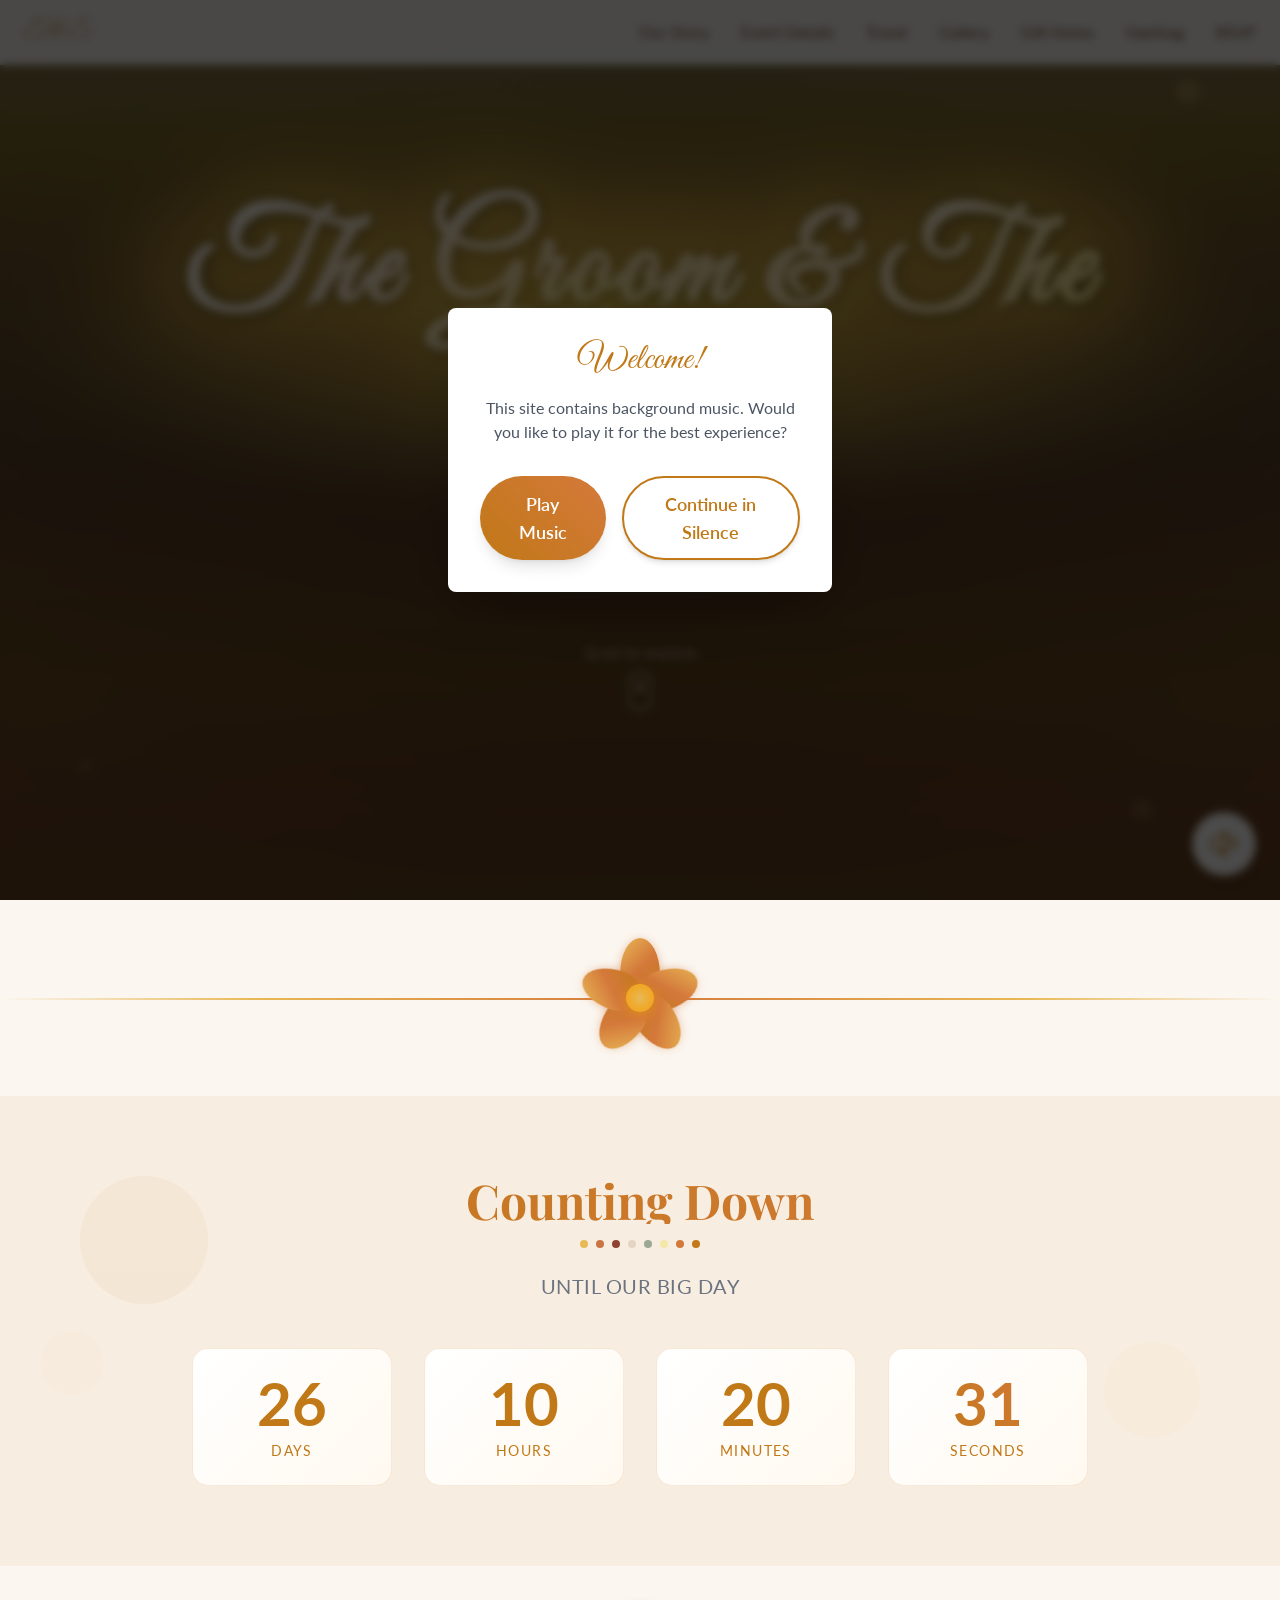
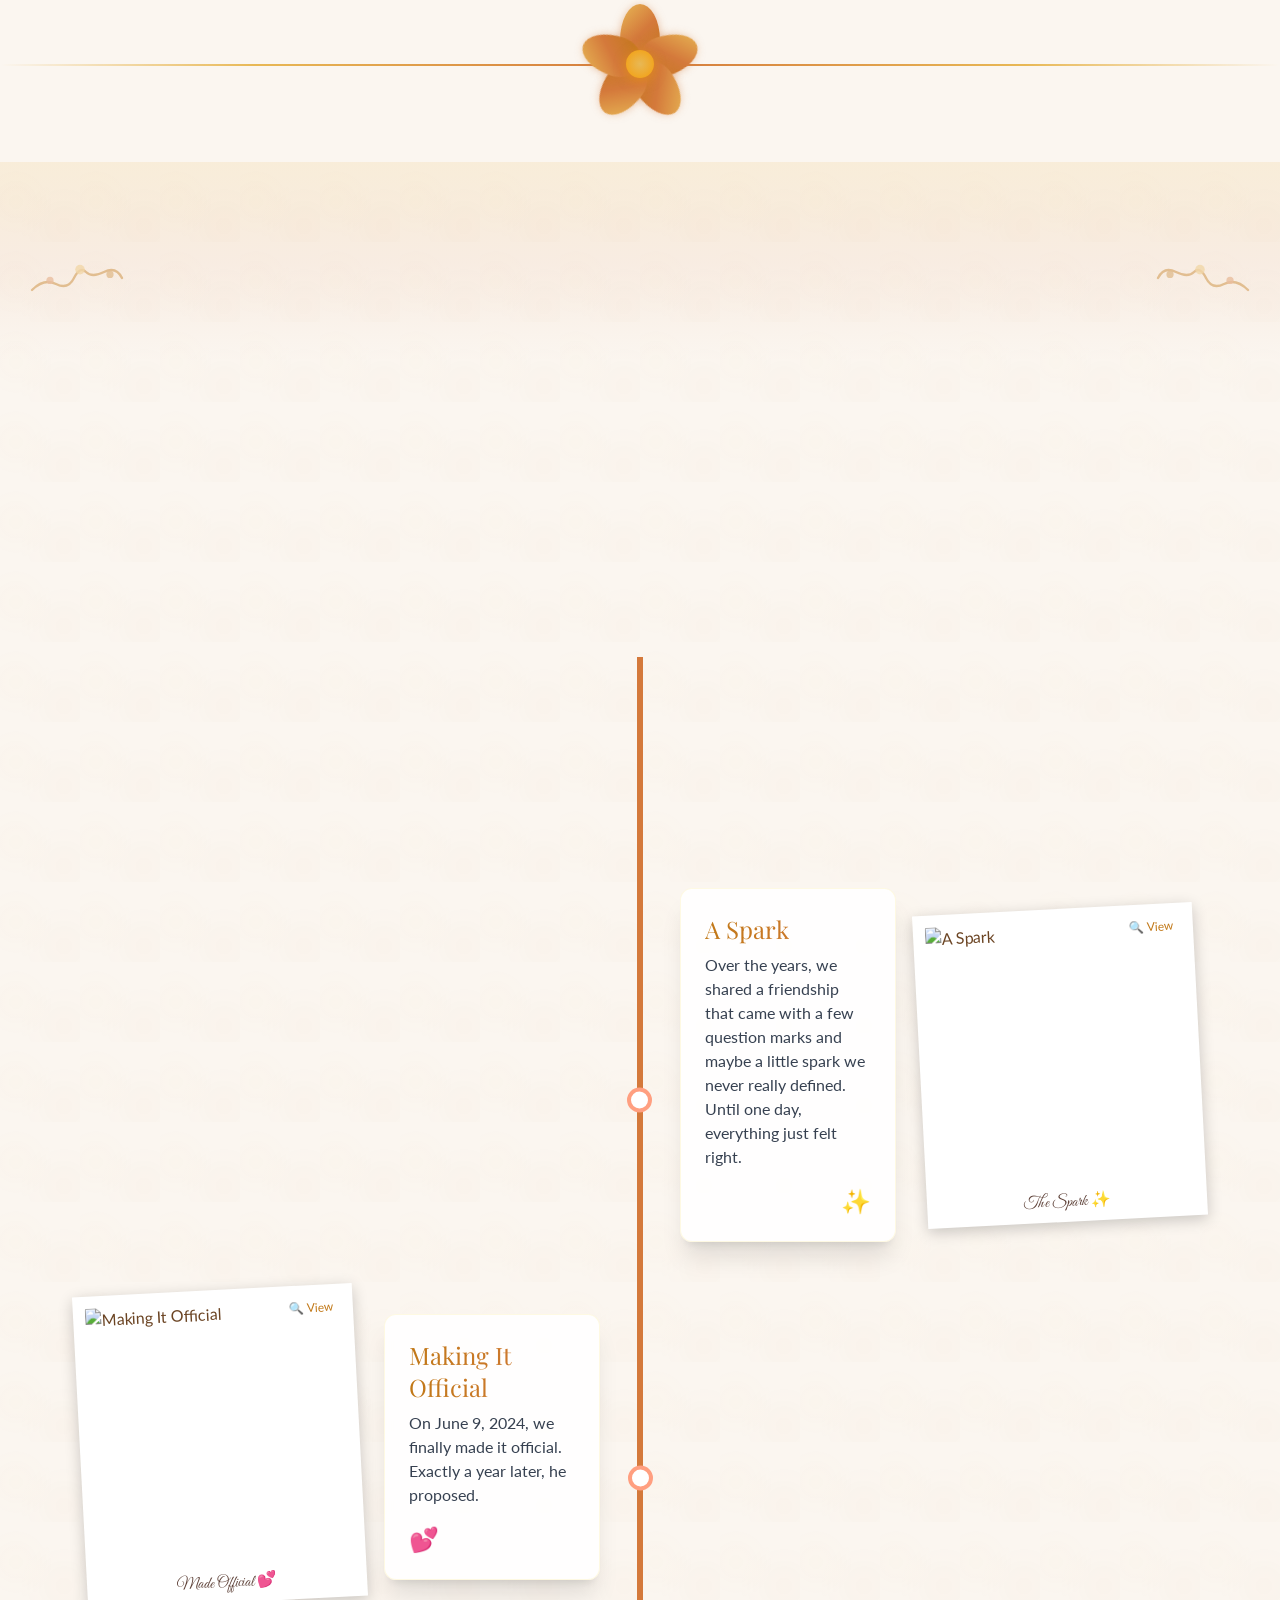
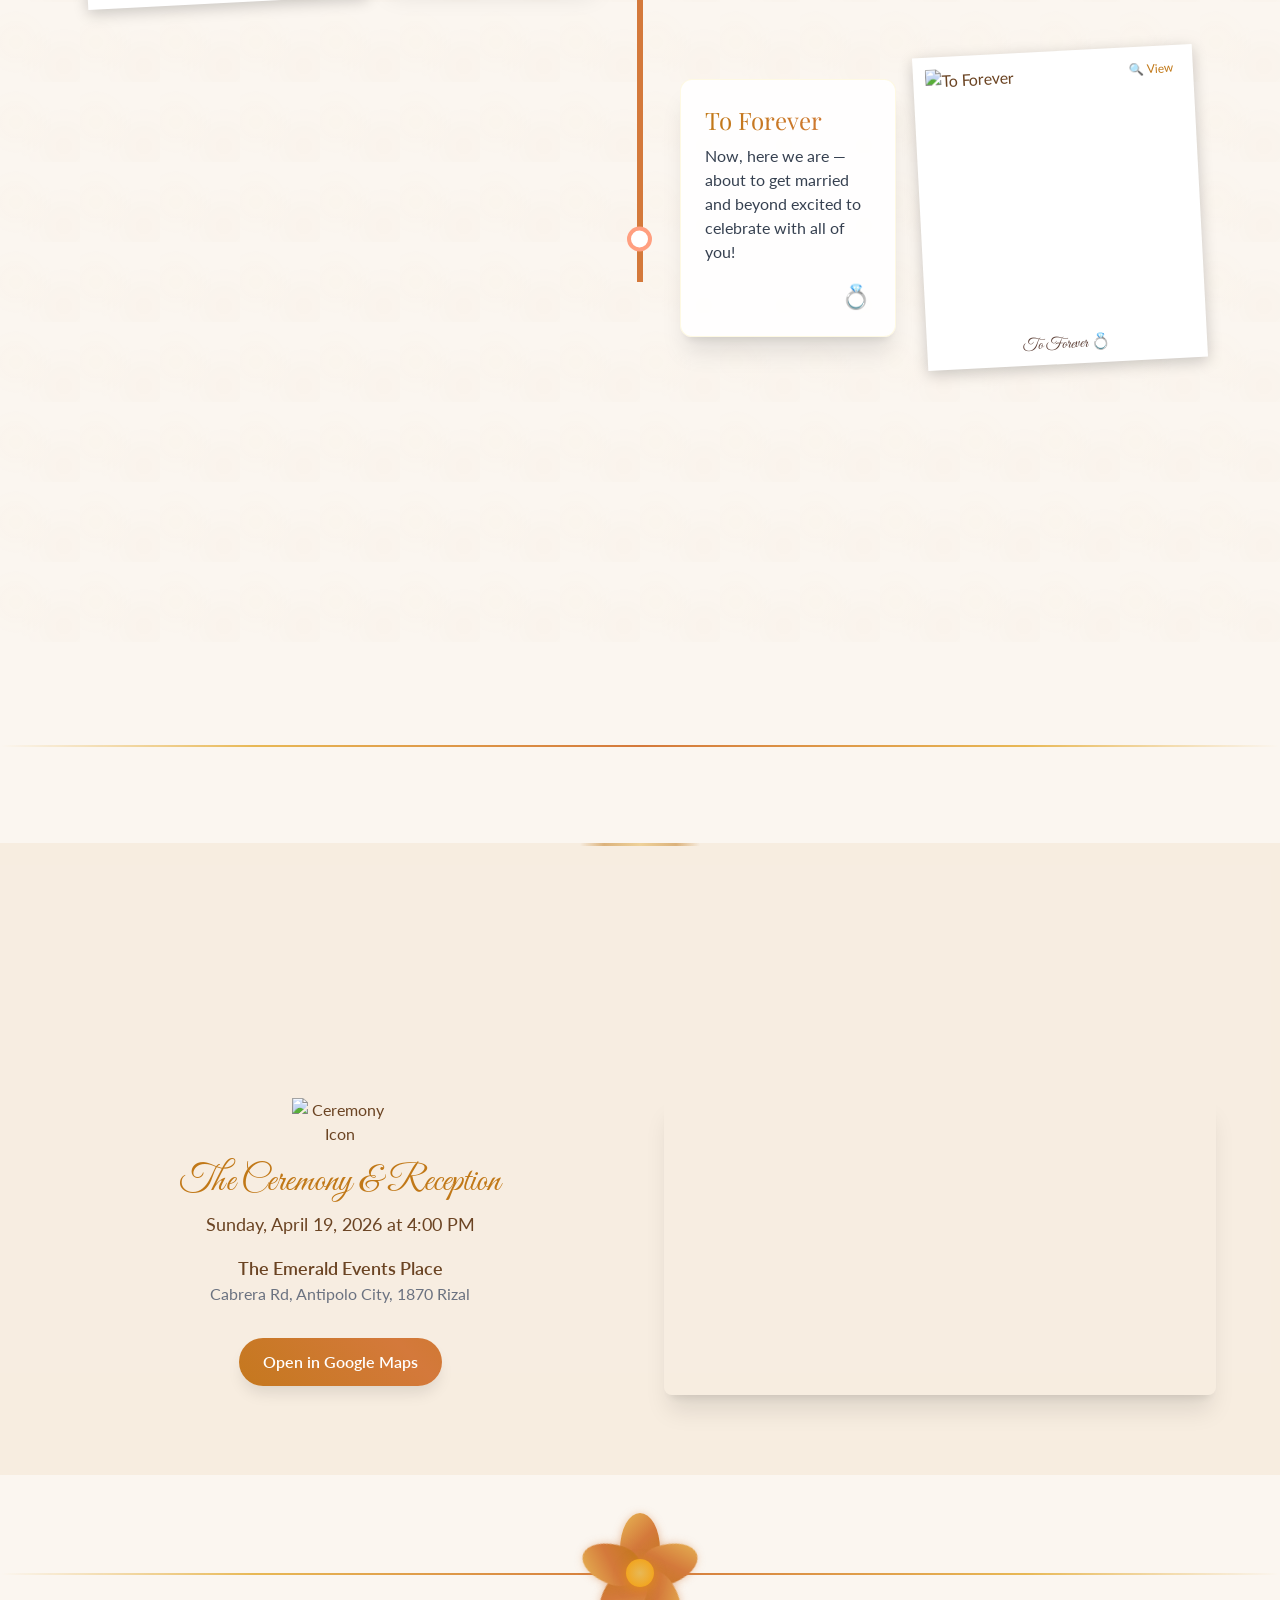
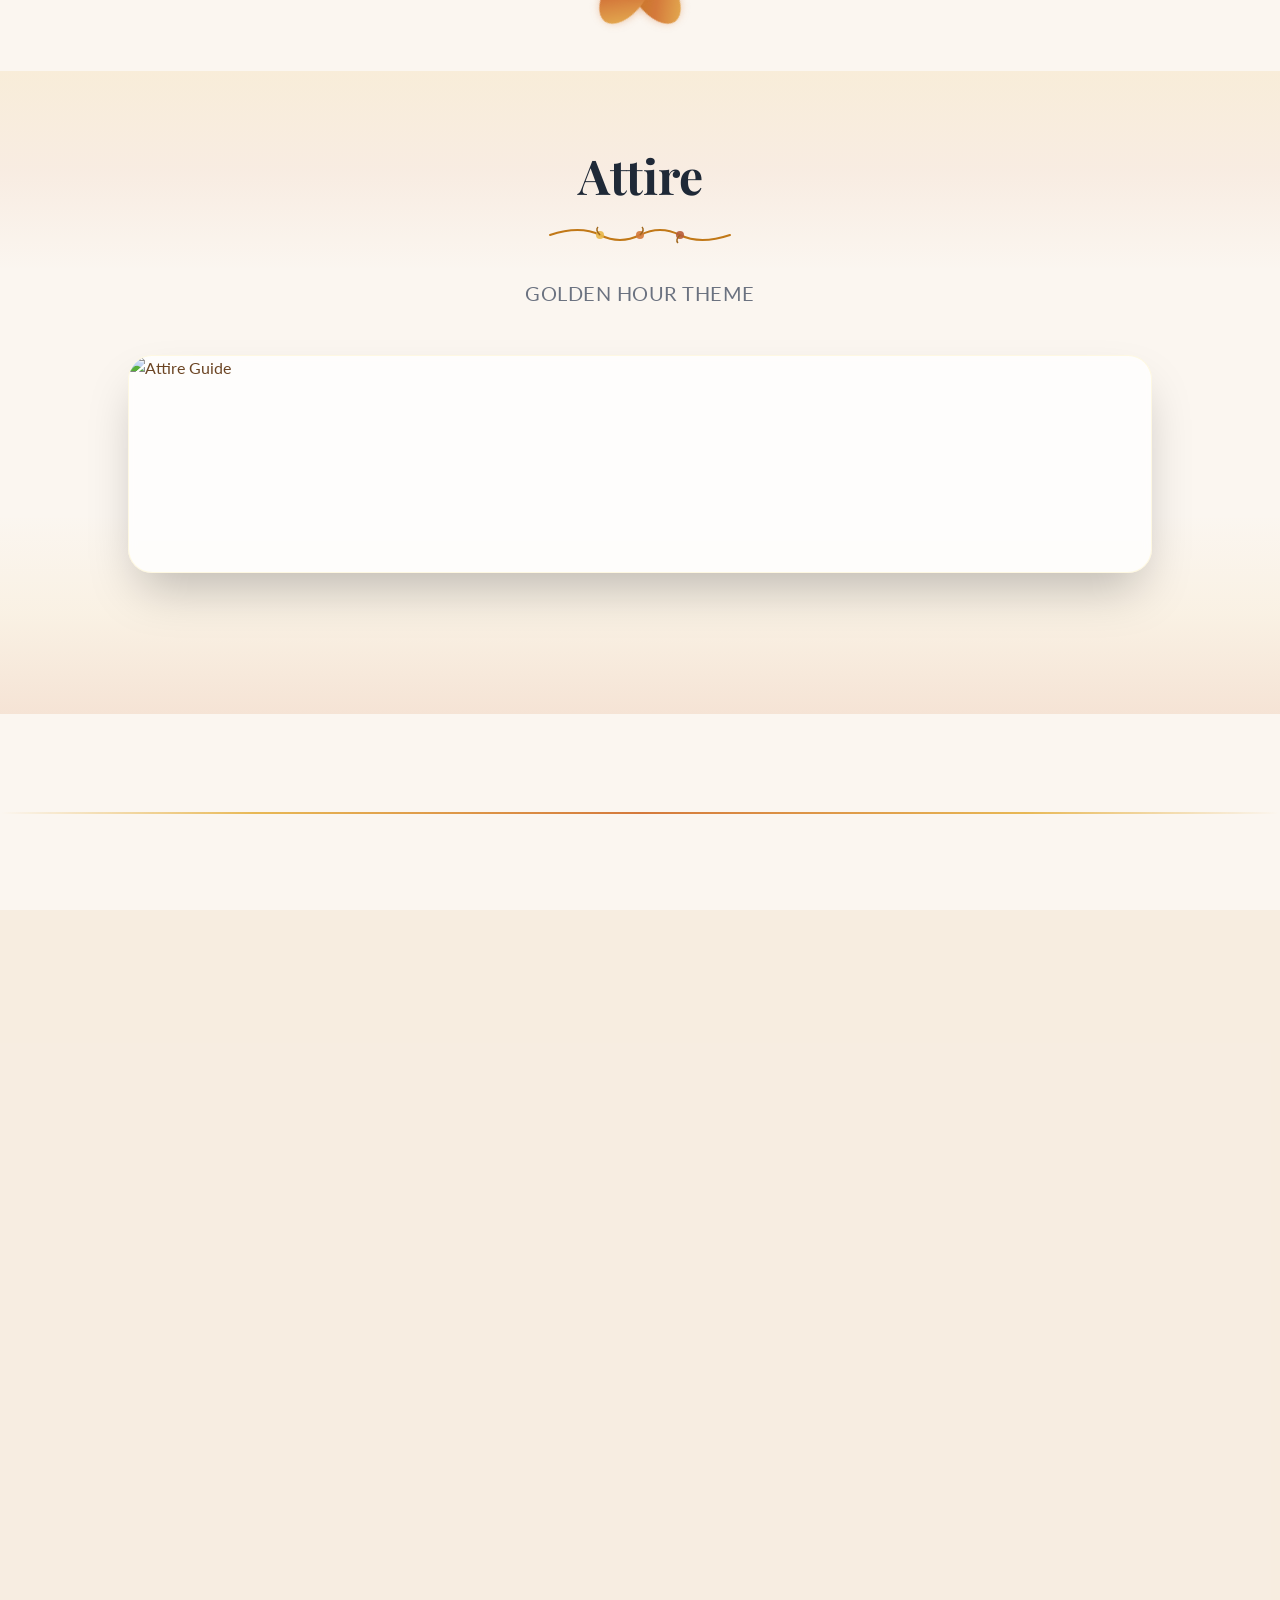
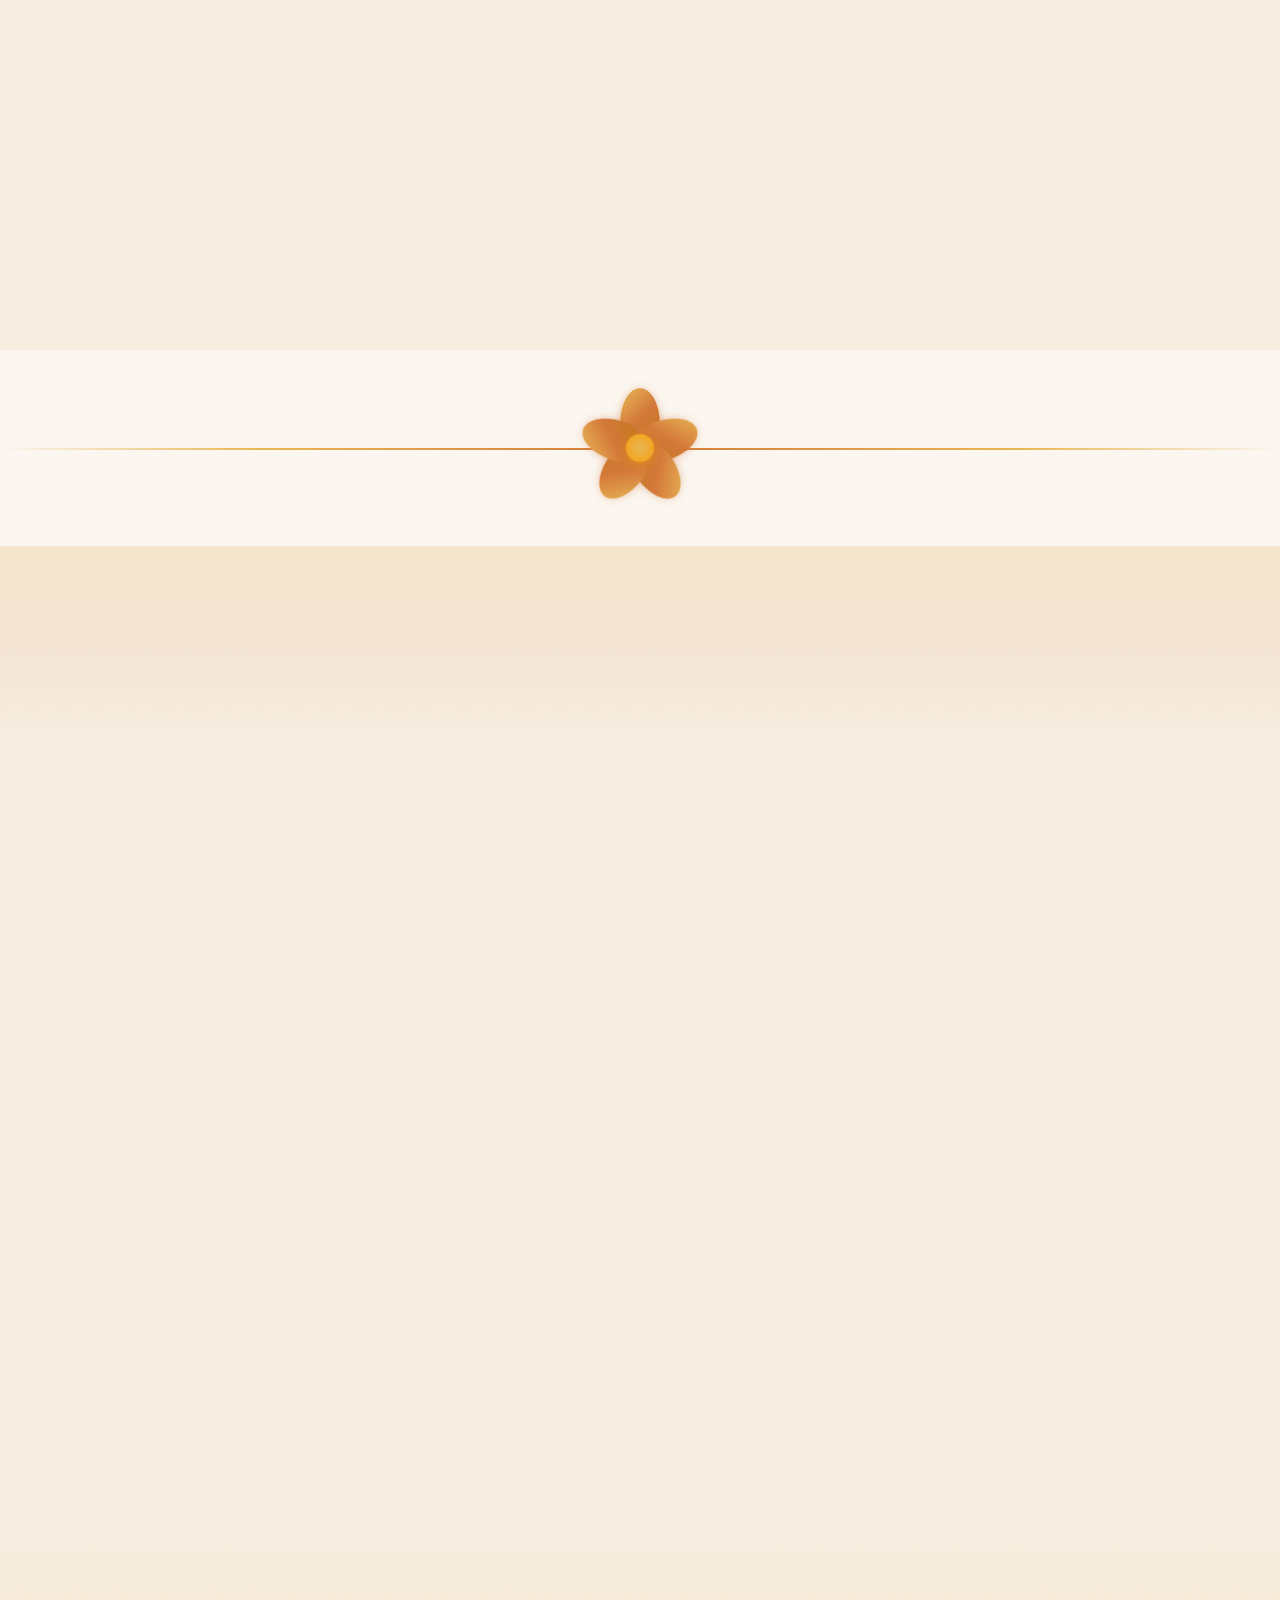
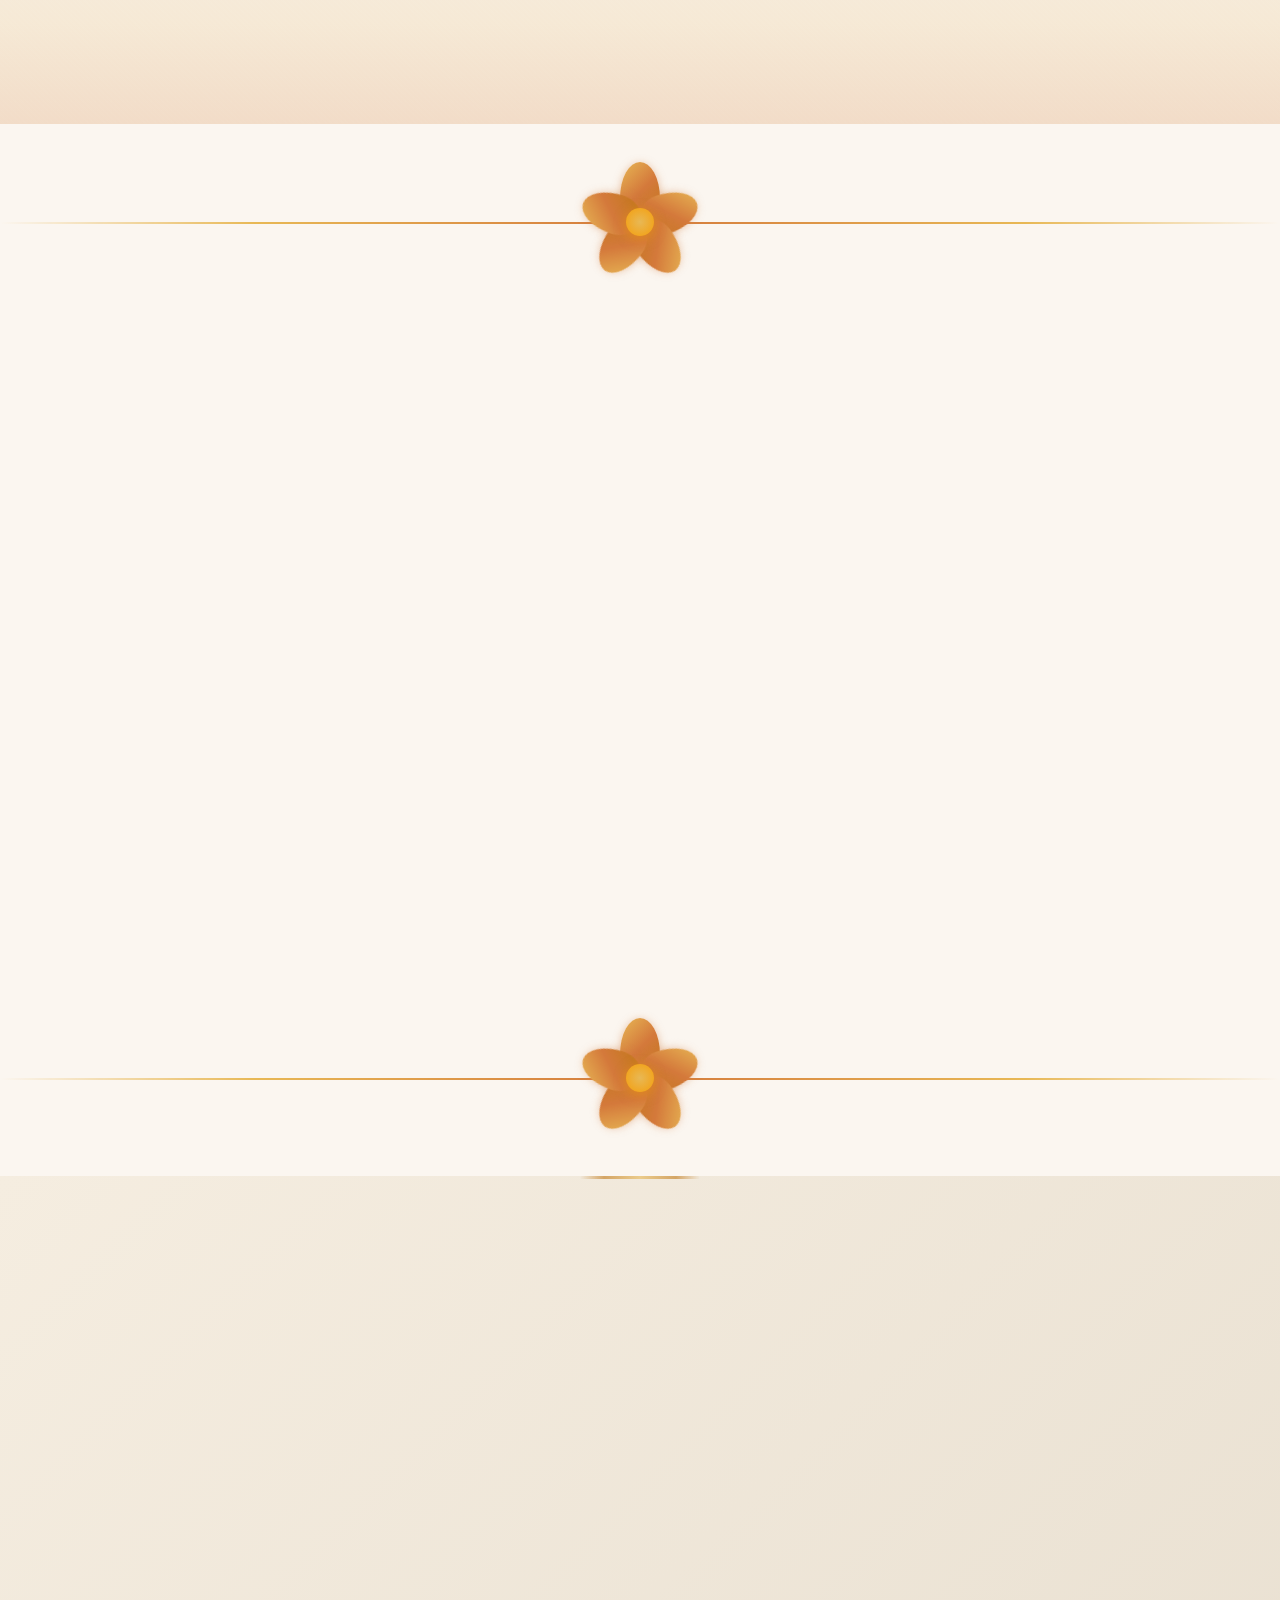
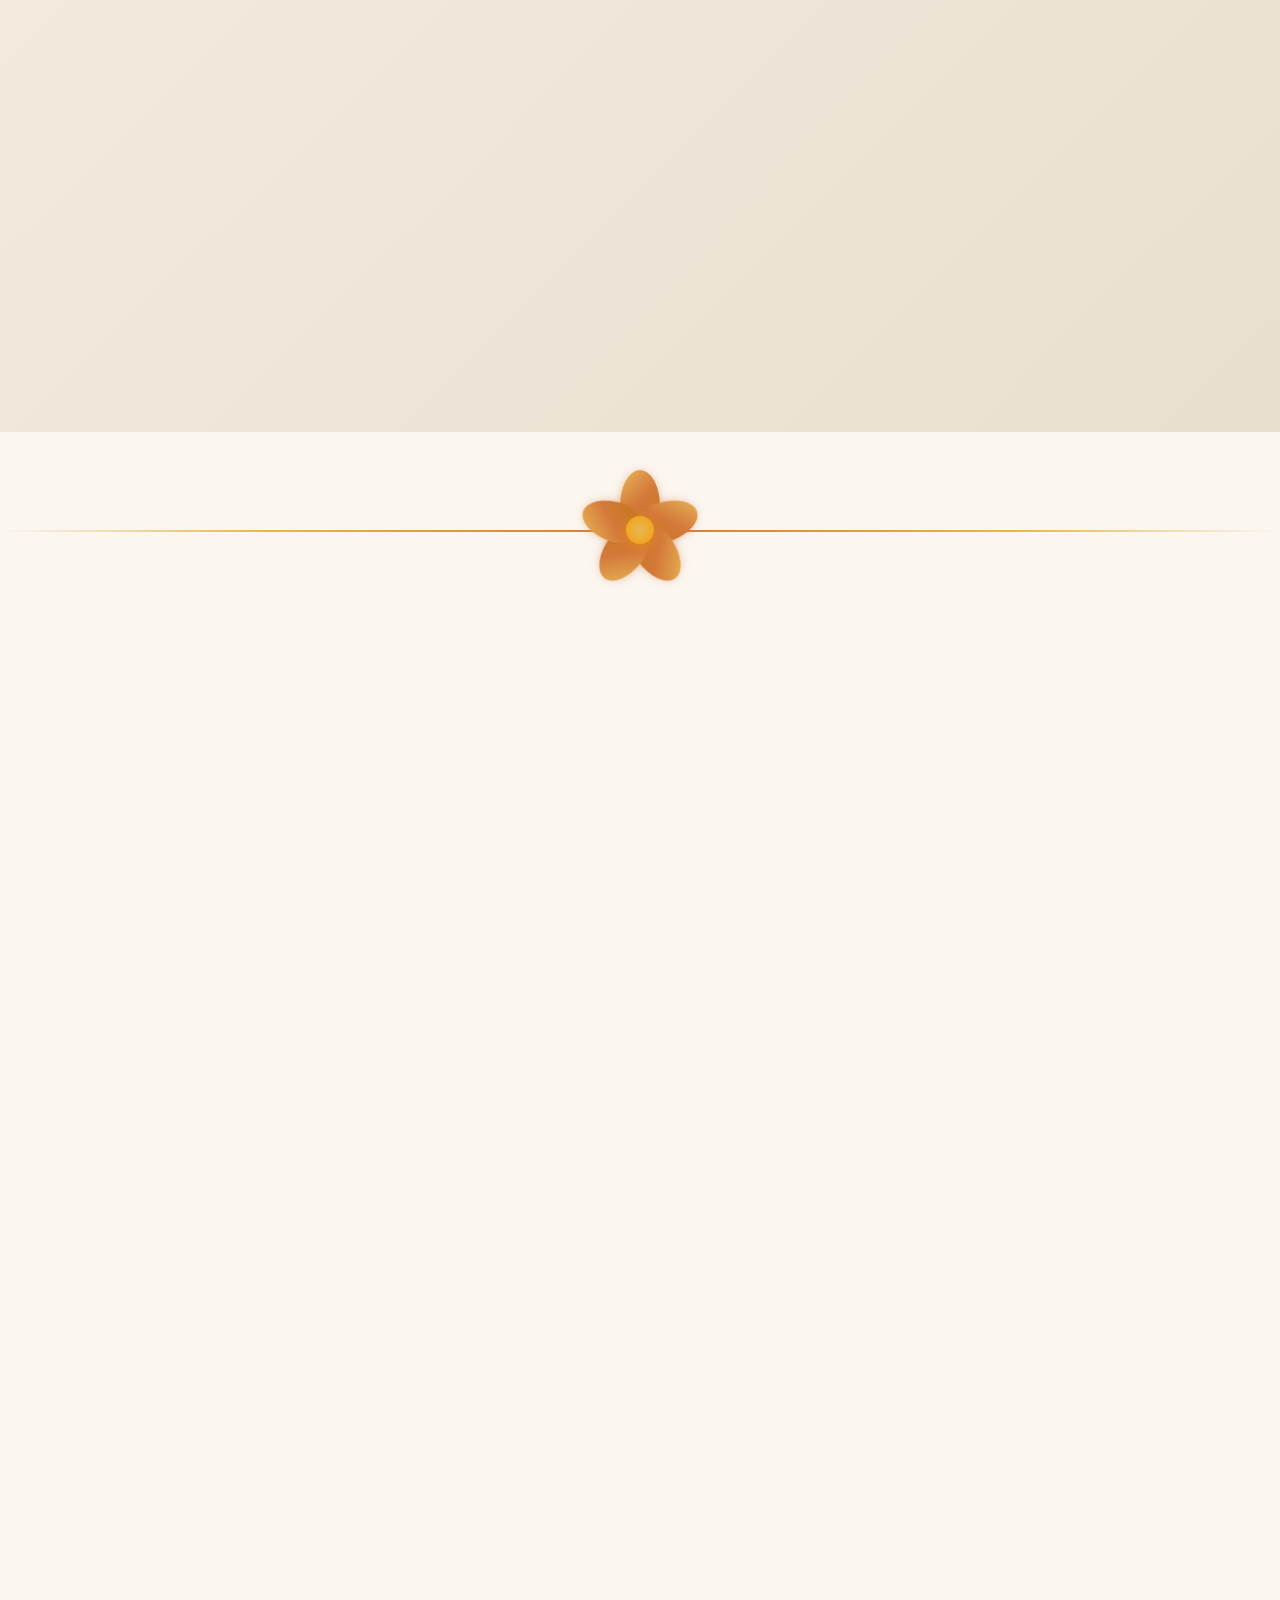
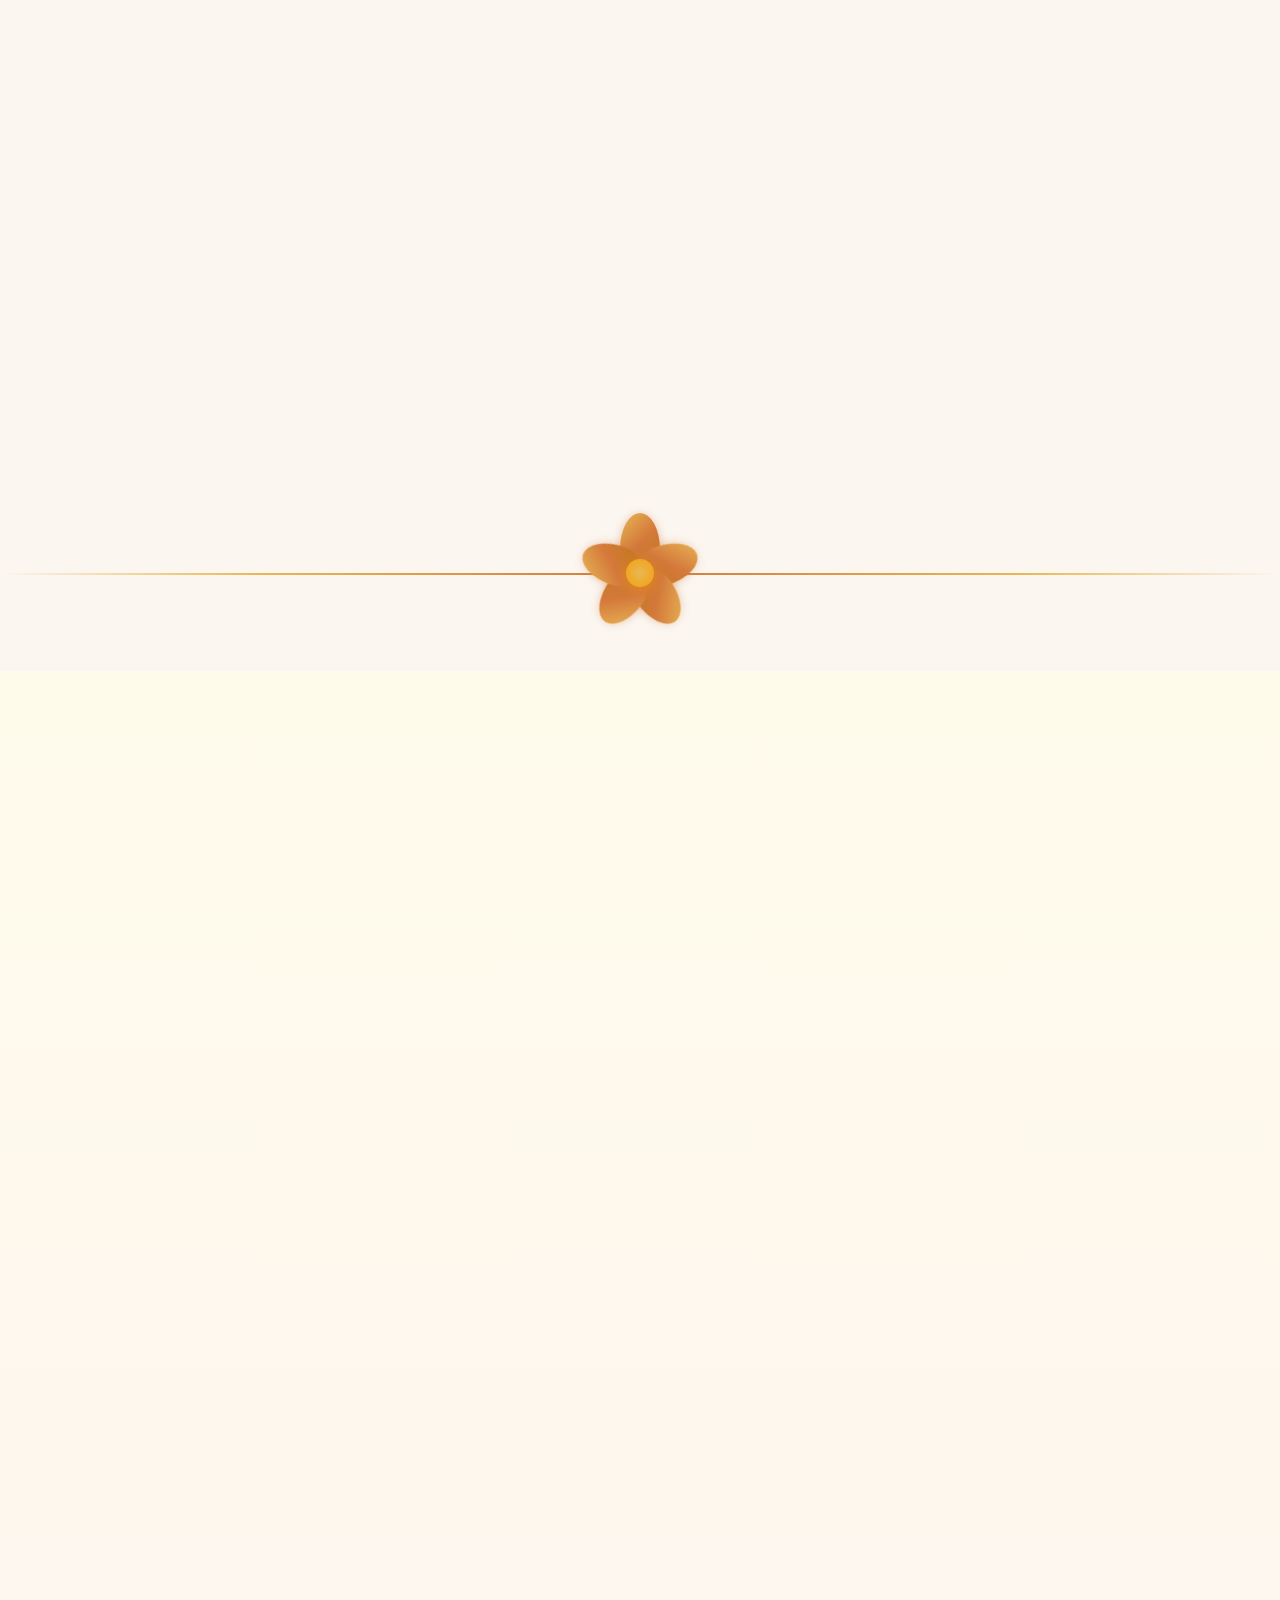
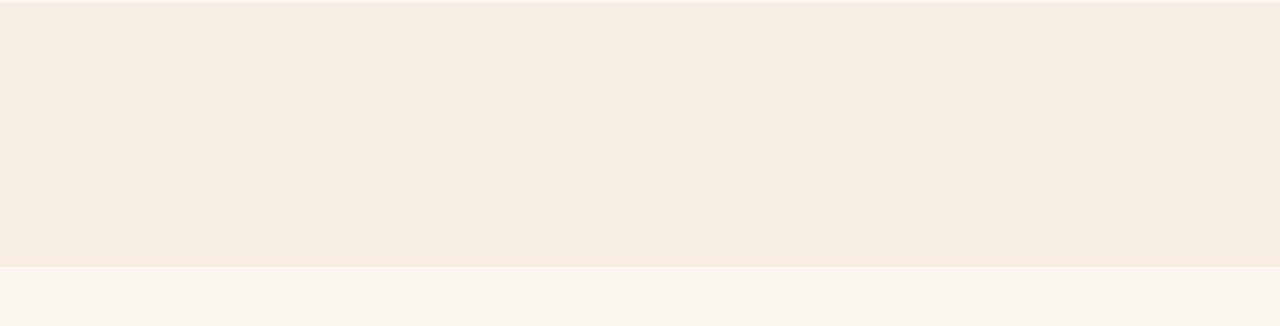
==== sample.html @ 101d3075 "Add files via upload" ====
<!DOCTYPE html>
<html lang="en" style="--cp: #C17817; --cs: #D4793B; --ca: #E8B855; --cl: #FDE68A; --cp-rgb: 193,120,23; --cs-rgb: 212,121,59; --ca-rgb: 232,184,85; --cl-rgb: 253,222,138; --c-bg: #FFF9F0; --c-bg-alt: #FFF7E1; --c-body-bg: #FBF6F0; --c-text: #6B4423; --c-rsvp-from: #F5EDE0; --c-rsvp-to: #E8DFD0;"><head>
    <meta charset="UTF-8">
    <meta name="viewport" content="width=device-width, initial-scale=1.0">
    <title id="page-title">The Groom &amp; The Bride | We're Getting Married!</title>

    <script src="https://cdn.tailwindcss.com"></script>
    <link rel="stylesheet" href="https://cdn.jsdelivr.net/npm/glightbox/dist/css/glightbox.min.css">
    <link href="https://unpkg.com/aos@2.3.1/dist/aos.css" rel="stylesheet">
    <link rel="preconnect" href="https://fonts.googleapis.com">
    <link rel="preconnect" href="https://fonts.gstatic.com" crossorigin="">
    <link href="https://fonts.googleapis.com/css2?family=Great+Vibes&amp;family=Lato:wght@300;400;700&amp;family=Playfair+Display:ital,wght@0,400..900;1,400..900&amp;display=swap" rel="stylesheet">

    <style>
        /* ===== THEME COLOR VARIABLES ===== */
        :root {
            --cp: var(--cp);          /* primary   */
            --cs: var(--cs);          /* secondary */
            --ca: var(--ca);          /* accent    */
            --cl: var(--cl);          /* light     */
            --cp-rgb: 193,120,23;
            --cs-rgb: 212,121,59;
            --ca-rgb: 232,184,85;
            --cl-rgb: 253,222,138;
            --c-bg: #FFF9F0;
            --c-bg-alt: #FFF7E1;
            --c-body-bg: #FBF6F0;
            --c-text: #6B4423;
            --c-rsvp-from: #F5EDE0;
            --c-rsvp-to: #E8DFD0;
        }

        /* ===== GENERAL ===== */
        body { font-family: 'Lato', sans-serif; background-color: var(--c-body-bg); color: var(--c-text); overflow-x: hidden; }
        .font-heading { font-family: 'Great Vibes', cursive; }
        .font-serif-display { font-family: 'Playfair Display', serif; }
        /* Tailwind amber overrides — use !important so our CSS vars win over Tailwind CDN */
        .text-amber-700   { color: var(--cp) !important; }
        .text-amber-600   { color: var(--cs) !important; }
        .bg-amber-600     { background-color: var(--cp) !important; }
        .bg-amber-50      { background-color: rgba(var(--cp-rgb),0.07) !important; }
        .bg-amber-100     { background-color: rgba(var(--cp-rgb),0.12) !important; }
        .bg-amber-200     { background-color: rgba(var(--cp-rgb),0.20) !important; }
        .border-amber-600 { border-color: var(--cp) !important; }
        .border-amber-200 { border-color: rgba(var(--cp-rgb),0.30) !important; }
        .border-amber-100 { border-color: rgba(var(--cp-rgb),0.15) !important; }

        /* ===== HERO BACKGROUND ===== */
        .hero-background { position: relative; background-color: #1a1a1a; }
        .hero-video { position: absolute; top: 50%; left: 50%; min-width: 100%; min-height: 100%; width: auto; height: auto; transform: translate(-50%, -50%); object-fit: cover; z-index: 0; }
        .hero-background::before { content: ''; position: absolute; inset: 0; background: linear-gradient(to bottom, rgba(255,249,230,0.3) 0%, rgba(255,237,78,0.25) 15%, rgba(253,183,80,0.2) 30%, rgba(232,184,85,0.15) 45%, rgba(212,121,59,0.2) 60%, rgba(193,120,23,0.25) 75%, rgba(142,66,50,0.3) 90%, rgba(107,68,35,0.35) 100%); pointer-events: none; z-index: 1; animation: skyGradientShift 20s ease-in-out infinite; }
        @keyframes skyGradientShift { 0%,100% { opacity: 0.8; } 50% { opacity: 1; } }

        .atmospheric-haze { position: fixed; inset: 0; background: radial-gradient(ellipse at center, transparent 0%, transparent 20%, rgba(255,237,78,0.03) 40%, rgba(253,183,80,0.05) 60%, rgba(232,184,85,0.08) 80%, rgba(212,121,59,0.1) 100%); pointer-events: none; z-index: 2; mix-blend-mode: screen; animation: hazeFloat 30s ease-in-out infinite; }
        @keyframes hazeFloat { 0%,100% { transform: scale(1) translateY(0); opacity: 0.6; } 50% { transform: scale(1.05) translateY(-20px); opacity: 0.8; } }

        @keyframes shimmer { 0% { background-position: -468px 0; } 100% { background-position: 468px 0; } }
        @keyframes shimmerOverlay { 0% { transform: translateX(-100%); } 100% { transform: translateX(100%); } }

        .shimmer-overlay { position: absolute; inset: 0; background: linear-gradient(90deg, rgba(255,255,255,0) 0%, rgba(255,255,255,0.12) 50%, rgba(255,255,255,0) 100%); animation: shimmerOverlay 8s ease-in-out infinite; pointer-events: none; display: none; }
        .hero-background-inner { position: absolute; inset: 0; background-position: left center; background-size: auto 100%; background-repeat: no-repeat; will-change: transform; display: none; }

        @media (max-width: 768px) { .hero-background { min-height: 100vh; height: 100vh; } .hero-video { object-fit: cover; } }
        @media (max-width: 480px) and (orientation: portrait) { .hero-background { min-height: 100vh; height: 100vh; } }
        @media (max-width: 932px) and (orientation: landscape) { .hero-background { min-height: 100vh; height: 100vh; } }

        /* ===== ADVANCED ANIMATIONS ===== */
        @keyframes elegantFadeInUp { 0% { opacity: 0; transform: translateY(40px) scale(0.95); } 100% { opacity: 1; transform: translateY(0) scale(1); } }
        @keyframes sophisticatedBounce { 0%,20%,53%,80%,100% { transform: translate3d(0,0,0); } 40%,43% { transform: translate3d(0,-15px,0); } 70% { transform: translate3d(0,-8px,0); } 90% { transform: translate3d(0,-3px,0); } }
        @keyframes gentleFloat { 0%,100% { transform: translateY(0px) rotate(0deg); } 50% { transform: translateY(-10px) rotate(1deg); } }
        @keyframes elegantScale { 0% { transform: scale(0.8) rotate(-2deg); opacity: 0; } 50% { transform: scale(1.05) rotate(0deg); opacity: 0.8; } 100% { transform: scale(1) rotate(0deg); opacity: 1; } }
        @keyframes typewriter { from { width: 0; } to { width: 100%; } }
        @keyframes gradientShift { 0% { background-position: 0% 50%; } 50% { background-position: 100% 50%; } 100% { background-position: 0% 50%; } }
        @keyframes heartbeat { 0%,100% { transform: scale(1); } 50% { transform: scale(1.1); } }
        @keyframes slideInLeft { 0% { transform: translateX(-100px); opacity: 0; } 100% { transform: translateX(0); opacity: 1; } }
        @keyframes slideInRight { 0% { transform: translateX(100px); opacity: 0; } 100% { transform: translateX(0); opacity: 1; } }
        @keyframes morphBorder { 0%,100% { border-radius: 25% 25% 25% 25% / 25% 25% 25% 25%; } 25% { border-radius: 45% 25% 45% 25% / 25% 45% 25% 45%; } 50% { border-radius: 25% 45% 25% 45% / 45% 25% 45% 25%; } 75% { border-radius: 40% 30% 40% 30% / 30% 40% 30% 40%; } }
        @keyframes kenBurns { 0% { transform: scale(1) translate(0,0); } 50% { transform: scale(1.1) translate(2%,-2%); } 100% { transform: scale(1) translate(0,0); } }
        @keyframes floatUp { 0% { opacity: 1; transform: translateY(0) scale(1); } 100% { opacity: 0; transform: translateY(-100px) scale(1.5); } }
        @keyframes floatIn { from { opacity: 0; transform: translateY(30px); } to { opacity: 1; transform: translateY(0); } }
        @keyframes pulse { 0%,100% { transform: scale(1); opacity: 0.8; } 50% { transform: scale(1.3); opacity: 1; } }

        /* ===== BUTTONS ===== */
        .btn-primary { display: inline-block; padding: 0.75rem 2rem; font-size: 1.125rem; font-weight: 600; color: white; border-radius: 9999px; box-shadow: 0 10px 15px -3px rgba(0,0,0,0.1); transition: all 500ms; background: linear-gradient(45deg, var(--cp) 0%, var(--cs) 50%, var(--cp) 100%); background-size: 200% 200%; border: none; position: relative; overflow: hidden; animation: gradientShift 3s ease infinite; }
        .btn-primary::before { content: ''; position: absolute; top: 0; left: -100%; width: 100%; height: 100%; background: linear-gradient(90deg, transparent, rgba(255,255,255,0.3), transparent); transition: left 0.6s; }
        .btn-primary:hover::before { left: 100%; }
        .btn-primary:hover { transform: translateY(-3px) scale(1.05); box-shadow: 0 15px 35px rgba(193,120,23,0.5); }
        .btn-secondary { display: inline-block; padding: 0.75rem 2rem; font-size: 1.125rem; font-weight: 600; background: transparent; border: 2px solid var(--cp); border-radius: 9999px; color: var(--cp); position: relative; overflow: hidden; transition: all 500ms; }
        .btn-secondary::before { content: ''; position: absolute; top: 0; left: 0; width: 0; height: 100%; background: linear-gradient(45deg, var(--cp), var(--cs)); transition: width 0.4s ease; z-index: -1; }
        .btn-secondary:hover::before { width: 100%; }
        .btn-secondary:hover { color: white; transform: translateY(-3px) scale(1.05); box-shadow: 0 15px 35px rgba(193,120,23,0.5); border-color: var(--cs); }

        /* ===== INTERACTIVE CARD ===== */
        .interactive-card { transition: all 0.5s cubic-bezier(0.4,0,0.2,1); position: relative; overflow: hidden; }
        .interactive-card::before { content: ''; position: absolute; top: 0; left: 0; width: 100%; height: 100%; background: linear-gradient(45deg, transparent 30%, rgba(255,255,255,0.1) 50%, transparent 70%); transform: translateX(-100%); transition: transform 0.6s; }
        .interactive-card:hover::before { transform: translateX(100%); }
        .interactive-card:hover { transform: translateY(-8px) scale(1.02); box-shadow: 0 20px 40px rgba(0,0,0,0.15); }

        /* ===== FLOAT & SHIMMER ===== */
        .float-gentle { animation: gentleFloat 6s ease-in-out infinite; }
        .float-gentle:nth-child(even) { animation-delay: -3s; }
        .shimmer-text { background: linear-gradient(to right, var(--cp) 0%, var(--cs) 50%, var(--cp) 100%); background-size: 200% auto; background-clip: text; -webkit-background-clip: text; -webkit-text-fill-color: transparent; animation: shimmer 2s linear infinite; }
        .golden-glow { text-shadow: 0 0 20px rgba(232,184,85,0.4), 0 0 40px rgba(193,120,23,0.2); }

        /* ===== GOLDEN SUN (hidden, kept for JS compatibility) ===== */
        .golden-sun { display: none !important; }

        /* ===== BOKEH ===== */
        .bokeh-container { position: fixed; inset: 0; pointer-events: none; z-index: 1; overflow: hidden; }
        .bokeh-circle { position: absolute; border-radius: 50%; opacity: 0; animation: bokehFloat 15s ease-in-out infinite; }
        @keyframes bokehFloat { 0%,100% { opacity: 0.2; transform: translateY(0) scale(1); } 10% { opacity: 0.7; } 50% { opacity: 0.85; transform: translateY(-30px) scale(1.1); } 90% { opacity: 0.7; } }

        /* ===== DUST PARTICLES ===== */
        .dust-container { position: fixed; inset: 0; pointer-events: none; z-index: 1; overflow: hidden; }
        .dust-particle { position: absolute; background: radial-gradient(circle, rgba(255,237,78,0.95) 0%, rgba(253,183,80,0.7) 30%, rgba(232,184,85,0.4) 60%, transparent 100%); border-radius: 50%; box-shadow: 0 0 10px rgba(255,237,78,0.65), 0 0 18px rgba(253,183,80,0.4); will-change: transform, opacity; }
        @keyframes dustFloat { 0% { opacity: 0.2; transform: translateY(0) translateX(0); } 5% { opacity: 0.8; } 50% { opacity: 0.9; } 95% { opacity: 0.8; } 100% { opacity: 0.2; transform: translateY(-120vh) translateX(var(--drift-x)); } }

        /* ===== SPARKLES ===== */
        .sparkle-container { position: fixed; inset: 0; pointer-events: none; z-index: 3; overflow: hidden; }
        .golden-sparkle { position: absolute; width: 3px; height: 3px; background: radial-gradient(circle, rgba(255,255,255,1) 0%, rgba(255,237,78,0.95) 30%, rgba(253,183,80,0.5) 50%, transparent 70%); border-radius: 50%; box-shadow: 0 0 6px rgba(255,237,78,0.85), 0 0 12px rgba(253,183,80,0.6); will-change: transform, opacity; animation: sparkleFloat linear infinite; }
        @keyframes sparkleFloat { 0% { opacity: 0.2; transform: translateY(0) translateX(0) scale(0.5); } 10% { opacity: 0.9; transform: translateY(-10vh) translateX(var(--sparkle-x)) scale(1); } 50% { opacity: 0.95; transform: translateY(-60vh) translateX(calc(var(--sparkle-x)*2)) scale(1.3); } 90% { opacity: 0.7; } 100% { opacity: 0.2; transform: translateY(-120vh) translateX(calc(var(--sparkle-x)*3)) scale(0.5); } }

        /* ===== COLOR TEMP OVERLAY ===== */
        .color-temperature-overlay { position: fixed; inset: 0; pointer-events: none; z-index: 1; background: linear-gradient(to bottom, rgba(255,249,230,0) 0%, rgba(255,237,78,0.05) 50%, rgba(212,121,59,0.1) 100%); opacity: 0; transition: opacity 0.5s ease-out; }

        @media (max-width: 768px) { .bokeh-circle, .dust-particle, .golden-sparkle { display: none; } }

        /* ===== LIGHT RAYS ===== */
        .light-rays { position: fixed; inset: 0; pointer-events: none; z-index: 2; overflow: hidden; }
        .light-ray-corner { position: absolute; width: 400px; height: 400px; opacity: 0; animation: lightRayFade 8s ease-in-out infinite; }
        .light-ray-top-left { top: -200px; left: -200px; transform-origin: bottom right; background: conic-gradient(from 0deg at 0% 0%, rgba(253,183,80,0.15) 0deg, rgba(232,184,85,0.08) 45deg, transparent 90deg); }
        .light-ray-top-right { top: -200px; right: -200px; transform-origin: bottom left; background: conic-gradient(from 90deg at 100% 0%, rgba(253,183,80,0.15) 0deg, rgba(232,184,85,0.08) 45deg, transparent 90deg); animation-delay: -2s; }
        .light-ray-bottom-right { bottom: -200px; right: -200px; transform-origin: top left; background: conic-gradient(from 180deg at 100% 100%, rgba(253,183,80,0.15) 0deg, rgba(232,184,85,0.08) 45deg, transparent 90deg); animation-delay: -4s; }
        .light-ray-bottom-left { bottom: -200px; left: -200px; transform-origin: top right; background: conic-gradient(from 270deg at 0% 100%, rgba(253,183,80,0.15) 0deg, rgba(232,184,85,0.08) 45deg, transparent 90deg); animation-delay: -6s; }
        @keyframes lightRayFade { 0%,100% { opacity: 0; transform: scale(1); } 25% { opacity: 0.6; transform: scale(1.1); } 50% { opacity: 1; transform: scale(1.15); } 75% { opacity: 0.6; transform: scale(1.1); } }
        .light-beam { position: absolute; width: 100px; height: 600px; background: linear-gradient(to bottom, transparent, rgba(253,183,80,0.1) 20%, rgba(232,184,85,0.08) 50%, rgba(253,183,80,0.1) 80%, transparent); transform-origin: top center; opacity: 0; animation: beamGlow 10s ease-in-out infinite; }
        .beam-1 { top: -100px; left: 20%; transform: rotate(15deg); }
        .beam-2 { top: -100px; right: 25%; transform: rotate(-12deg); animation-delay: -3s; }
        .beam-3 { top: -100px; left: 50%; transform: rotate(8deg); animation-delay: -6s; }
        @keyframes beamGlow { 0%,100% { opacity: 0; } 50% { opacity: 0.5; } }
        @media (max-width: 768px) { .light-rays { display: none; } }

        /* ===== LENS FLARE ===== */
        .lens-flare { position: absolute; pointer-events: none; opacity: 0; z-index: 5; }
        .lens-flare-center { position: absolute; width: 200px; height: 200px; border-radius: 50%; background: radial-gradient(circle, rgba(255,255,255,0.8) 0%, rgba(255,237,78,0.6) 20%, rgba(253,183,80,0.3) 40%, transparent 70%); filter: blur(2px); animation: lensFlareAppear 3s ease-in-out forwards; }
        .lens-flare-ring { position: absolute; border-radius: 50%; border: 2px solid rgba(255,237,78,0.4); animation: lensFlareRingExpand 3s ease-out forwards; }
        .lens-flare-ring:nth-child(2) { width: 150px; height: 150px; animation-delay: 0.2s; }
        .lens-flare-ring:nth-child(3) { width: 180px; height: 180px; animation-delay: 0.4s; }
        .lens-flare-orb { position: absolute; border-radius: 50%; background: radial-gradient(circle, rgba(255,237,78,0.6) 0%, rgba(253,183,80,0.3) 50%, transparent 100%); filter: blur(1px); animation: lensFlareOrbFloat 2.5s ease-in-out forwards; }
        @keyframes lensFlareAppear { 0% { opacity: 0; transform: scale(0.5); } 30% { opacity: 1; } 70% { opacity: 1; } 100% { opacity: 0; transform: scale(1.5); } }
        @keyframes lensFlareRingExpand { 0% { opacity: 0; transform: scale(0.3); } 50% { opacity: 0.6; transform: scale(1); } 100% { opacity: 0; transform: scale(1.8); } }
        @keyframes lensFlareOrbFloat { 0% { opacity: 0; transform: translate(0,0) scale(0.5); } 30% { opacity: 0.8; } 70% { opacity: 0.6; } 100% { opacity: 0; transform: translate(var(--orb-x), var(--orb-y)) scale(0.3); } }
        @media (max-width: 768px) { .lens-flare { display: none; } }

        /* ===== HERO NAMES ===== */
        .hero-names { background: linear-gradient(135deg, #FFFFFF 0%, #FFF9E6 30%, #FFED4E 50%, #FFF5EE 70%, #FFE4C4 100%); background-size: 200% 200%; -webkit-background-clip: text; -webkit-text-fill-color: transparent; background-clip: text; letter-spacing: 0.05em; font-weight: 700; position: relative; display: inline-block; filter: drop-shadow(2px 2px 8px rgba(0,0,0,0.6)) drop-shadow(0 0 30px rgba(255,237,78,0.8)) drop-shadow(0 0 50px rgba(253,183,80,0.6)); animation: heroGradientShift 8s ease infinite, backlitPulse 4s ease-in-out infinite; }
        @keyframes heroGradientShift { 0%,100% { background-position: 0% 50%; } 50% { background-position: 100% 50%; } }
        @keyframes backlitPulse { 0%,100% { filter: drop-shadow(2px 2px 8px rgba(0,0,0,0.6)) drop-shadow(0 0 30px rgba(255,237,78,0.8)) drop-shadow(0 0 50px rgba(253,183,80,0.6)); } 50% { filter: drop-shadow(2px 2px 8px rgba(0,0,0,0.6)) drop-shadow(0 0 40px rgba(255,237,78,1)) drop-shadow(0 0 70px rgba(253,183,80,0.8)) drop-shadow(0 0 100px rgba(232,184,85,0.4)); } }
        .hero-names::before { content: attr(data-names); position: absolute; top: 0; left: 0; background: radial-gradient(ellipse at center, rgba(255,237,78,0.9) 0%, rgba(253,183,80,0.7) 30%, rgba(232,184,85,0.5) 50%, rgba(212,121,59,0.3) 70%, transparent 100%); -webkit-background-clip: text; -webkit-text-fill-color: transparent; background-clip: text; filter: blur(25px); opacity: 0.9; z-index: -1; transform: scale(1.1); animation: backlightGlow 3s ease-in-out infinite; }
        @keyframes backlightGlow { 0%,100% { opacity: 0.9; filter: blur(25px); transform: scale(1.1); } 50% { opacity: 1; filter: blur(30px); transform: scale(1.15); } }
        .hero-names::after { content: ''; position: absolute; top: 50%; left: 50%; width: 120%; height: 120%; background: radial-gradient(ellipse at center, rgba(255,237,78,0.4) 0%, rgba(253,183,80,0.2) 30%, transparent 60%); transform: translate(-50%,-50%); z-index: -2; filter: blur(40px); animation: sunlightPulse 5s ease-in-out infinite; pointer-events: none; }
        @keyframes sunlightPulse { 0%,100% { opacity: 0.6; transform: translate(-50%,-50%) scale(1); } 50% { opacity: 0.9; transform: translate(-50%,-50%) scale(1.1); } }
        @media (max-width: 768px) { .hero-names { filter: drop-shadow(3px 3px 8px rgba(0,0,0,0.6)) drop-shadow(0 0 35px rgba(255,237,78,0.9)) drop-shadow(0 0 60px rgba(253,183,80,0.7)); } .hero-names::after { width: 140%; height: 140%; } }

        /* ===== SECTION TRANSITIONS ===== */
        section { position: relative; }
        .gradient-overlay-top { position: absolute; top: 0; left: 0; right: 0; height: 200px; background: linear-gradient(to bottom, rgba(232,184,85,0.15) 0%, rgba(212,121,59,0.08) 50%, transparent 100%); pointer-events: none; z-index: 0; }
        .gradient-overlay-bottom { position: absolute; bottom: 0; left: 0; right: 0; height: 200px; background: linear-gradient(to top, rgba(212,121,59,0.15) 0%, rgba(232,184,85,0.08) 50%, transparent 100%); pointer-events: none; z-index: 0; }

        /* ===== COUNTDOWN ===== */
        .countdown-card { transition: all 0.6s cubic-bezier(0.4,0,0.2,1); position: relative; overflow: hidden; background: linear-gradient(135deg, white 0%, var(--c-bg) 100%); border: 1px solid rgba(193,120,23,0.15); border-radius: 1rem; padding: 1.5rem; text-align: center; }
        .countdown-card::before { content: ''; position: absolute; top: 0; left: 0; width: 100%; height: 2px; background: linear-gradient(90deg, var(--cp), var(--cs), var(--ca)); transform: scaleX(0); transition: transform 0.6s ease; }
        .countdown-card:hover::before { transform: scaleX(1); }
        .countdown-card:hover { transform: translateY(-5px) scale(1.02); box-shadow: 0 20px 40px rgba(193,120,23,0.2); background: linear-gradient(135deg, var(--c-bg) 0%, white 100%); }
        .flipper { transition: all 0.8s cubic-bezier(0.4,0,0.2,1); position: relative; }
        .flipper.flipped { animation: sophisticatedBounce 0.8s ease; }
        .flipper.flipped .font-bold { background: linear-gradient(45deg, var(--cp), var(--cs)); background-clip: text; -webkit-background-clip: text; -webkit-text-fill-color: transparent; animation: shimmer 1s ease; }

        /* ===== CITRUS DOTS ===== */
        .citrus-garland { display: flex; align-items: center; justify-content: center; gap: 8px; margin: 0 auto; }
        .citrus-dot { width: 8px; height: 8px; border-radius: 50%; animation: pulse 2s ease-in-out infinite; }

        /* ===== BOTANICAL DIVIDERS ===== */
        .botanical-divider { position: relative; width: 200px; height: 40px; margin: 0 auto; }
        .botanical-divider svg { width: 100%; height: 100%; }
        @keyframes growVine { from { stroke-dashoffset: 200; } to { stroke-dashoffset: 0; } }
        .vine-path { stroke-dasharray: 200; stroke-dashoffset: 200; animation: growVine 2s ease-out forwards; }

        /* ===== SVG DECORATIONS ===== */
        .svg-decoration { position: absolute; pointer-events: none; z-index: 5; }
        .svg-draw-path { stroke-dasharray: 1000; stroke-dashoffset: 1000; animation: drawPath 3s ease-in-out forwards; }
        @keyframes drawPath { to { stroke-dashoffset: 0; } }
        .svg-decoration.animate-in .svg-draw-path { animation: drawPath 2s ease-in-out forwards; }
        .corner-floral { position: absolute; width: 120px; height: 120px; opacity: 0; animation: fadeInFloral 1s ease-in-out forwards; }
        @keyframes fadeInFloral { to { opacity: 0.4; } }
        .corner-floral.top-left { top: 20px; left: 20px; }
        .corner-floral.top-right { top: 20px; right: 20px; transform: scaleX(-1); }
        @media (max-width: 768px) { .corner-floral { width: 60px; height: 60px; } }

        /* ===== TIMELINE ===== */
        .timeline { position: relative; max-width: 1200px; margin: 0 auto; }
        .timeline::after { content: ''; position: absolute; width: 6px; background-color: var(--cs); top: 10%; bottom: 15%; left: 50%; transform: translateX(-50%); z-index: -1; display: block; }
        .timeline-container { position: relative; width: 100%; padding: 0 1rem; }
        @media (max-width: 767px) { .timeline-container { padding: 0 0.5rem; } .timeline-container::after { display: none; } }
        .timeline-container::after { content: ''; position: absolute; width: 25px; height: 25px; background-color: white; border: 4px solid #FF9F80; border-radius: 50%; z-index: 10; top: 60%; left: 50%; transform: translate(-50%,-50%); }
        @media (min-width: 768px) { .timeline-container { width: 50%; padding: 0 2.5rem; } .timeline-container.left { left: 0; } .timeline-container.right { left: 50%; } .timeline-container.left::after { left: auto; right: -13px; transform: translateY(-50%); } .timeline-container.right::after { left: -13px; transform: translateY(-50%); } }

        /* ===== POLAROID ===== */
        .polaroid-photo { background: white; padding: 12px; padding-bottom: 45px; box-shadow: 0 4px 15px rgba(0,0,0,0.2); transition: all 0.5s cubic-bezier(0.34,1.56,0.64,1); position: relative; display: inline-block; width: auto; }
        .polaroid-photo img { display: block; border-radius: 2px; }
        .polaroid-photo::after { content: attr(data-caption); position: absolute; bottom: 8px; left: 12px; right: 12px; text-align: center; font-family: 'Great Vibes', cursive; font-size: 1rem; color: #5D4037; }
        .polaroid-photo:hover { transform: rotate(0deg) scale(1.05) translateY(-10px); box-shadow: 0 10px 30px rgba(0,0,0,0.3); z-index: 10; }
        .polaroid-photo:nth-child(odd) { transform: rotate(-3deg); }
        .polaroid-photo:nth-child(even) { transform: rotate(3deg); }

        /* ===== POLAROID EXPANDED ===== */
        .polaroid-photo.expanded { transform: scale(1) rotate(0deg) !important; z-index: 1000; box-shadow: 0 20px 60px rgba(0,0,0,0.4); transition: all 0.6s cubic-bezier(0.34,1.56,0.64,1); margin: 100px; padding: 30px !important; padding-bottom: 110px !important; }
        .polaroid-photo.expanded::after { font-size: 1.5rem; white-space: nowrap; bottom: 20px; }
        .polaroid-photo.expanded img { width: 500px !important; height: 500px !important; max-width: none !important; max-height: none !important; object-fit: cover !important; object-position: center !important; }
        @media (max-width: 768px) { .polaroid-photo.expanded { margin: 60px 20px; padding: 20px !important; padding-bottom: 75px !important; } .polaroid-photo.expanded img { width: 350px !important; height: 350px !important; } }
        @media (max-width: 480px) { .polaroid-photo.expanded { margin: 40px 10px; padding: 15px !important; padding-bottom: 60px !important; } .polaroid-photo.expanded img { width: 280px !important; height: 280px !important; } }

        /* ===== POLAROID CLOSE BUTTON ===== */
        .polaroid-inline-close { position: absolute; top: -12px; right: -12px; width: 36px; height: 36px; background: white; border-radius: 50%; border: 2px solid var(--cp); font-size: 20px; cursor: pointer; box-shadow: 0 4px 15px rgba(0,0,0,0.3); z-index: 10; display: none; align-items: center; justify-content: center; transition: all 0.3s ease; color: var(--cp); font-weight: bold; line-height: 1; }
        .polaroid-photo.expanded .polaroid-inline-close { display: flex; }
        .polaroid-inline-close:hover { transform: rotate(90deg) scale(1.15); background: var(--cp); color: white; }
        .polaroid-backdrop { position: fixed; top: 0; left: 0; width: 100%; height: 100%; background: rgba(0,0,0,0.5); z-index: 999; opacity: 0; pointer-events: none; transition: opacity 0.4s ease; }

        /* ===== HIDDEN MESSAGE ===== */
        .hidden-message-container { position: relative; cursor: pointer; }
        .hidden-message { position: absolute; top: 50%; left: 50%; transform: translate(-50%,-50%); background: rgba(255,255,255,0.95); padding: 20px; border-radius: 15px; box-shadow: 0 10px 40px rgba(0,0,0,0.3); opacity: 0; pointer-events: none; transition: opacity 0.5s ease; z-index: 30; max-width: 300px; text-align: center; }
        .hidden-message-container.revealed .hidden-message { opacity: 1; pointer-events: all; }
        .hidden-message-container.revealed::after { content: ''; position: absolute; top: 0; left: 0; right: 0; bottom: 0; background: rgba(0,0,0,0.5); z-index: 25; border-radius: inherit; }
        .click-indicator { position: absolute; top: 10px; right: 10px; background: rgba(255,255,255,0.9); padding: 5px 10px; border-radius: 20px; font-size: 0.8rem; color: var(--cp); animation: pulse 2s infinite; z-index: 5; }

        /* ===== HANDWRITTEN NOTE ===== */
        .handwritten-note { position: absolute; font-family: 'Great Vibes', cursive; font-size: 1.2rem; color: var(--cp); opacity: 0; transform: translateY(10px) rotate(-5deg); transition: all 0.4s cubic-bezier(0.34,1.56,0.64,1); pointer-events: none; text-shadow: 1px 1px 2px rgba(255,255,255,0.8); z-index: 20; }
        .timeline-content:hover .handwritten-note { opacity: 1; transform: translateY(0) rotate(-5deg); }

        /* ===== TYPOGRAPHY ===== */
        .drop-cap::first-letter { float: left; font-family: 'Playfair Display', serif; font-size: 4.5em; line-height: 0.85; margin: 0.05em 0.15em 0 0; color: var(--cp); font-weight: 700; text-shadow: 2px 2px 4px rgba(193,120,23,0.2); }
        .pull-quote { position: relative; font-family: 'Great Vibes', cursive; font-size: 2rem; color: var(--cs); text-align: center; margin: 2.5rem auto; padding: 2rem 3rem; max-width: 600px; line-height: 1.6; z-index: 10; background: linear-gradient(to right, transparent 0%, var(--c-bg) 20%, var(--c-bg) 80%, transparent 100%); display: block; width: fit-content; }
        .pull-quote::before, .pull-quote::after { content: '"'; font-family: 'Playfair Display', serif; font-size: 5rem; color: var(--ca); opacity: 0.3; position: absolute; line-height: 1; }
        .pull-quote::before { top: 0; left: 0; }
        .pull-quote::after { bottom: -1rem; right: 0; }
        .elegant-heading { letter-spacing: 0.05em; word-spacing: 0.1em; font-weight: 600; }
        .text-divider { display: flex; align-items: center; text-align: center; margin: 2rem 0; color: var(--cp); font-family: 'Great Vibes', cursive; font-size: 1.5rem; }
        .text-divider::before, .text-divider::after { content: ''; flex: 1; border-bottom: 1px solid var(--ca); margin: 0 1rem; }

        /* ===== TEXTURES ===== */
        .paper-texture { position: relative; overflow: hidden; }
        .paper-texture::before { content: ''; position: absolute; inset: 0; background-image: repeating-linear-gradient(0deg, rgba(107,68,35,0.02) 0px, transparent 1px, transparent 2px, rgba(107,68,35,0.02) 3px), repeating-linear-gradient(90deg, rgba(107,68,35,0.02) 0px, transparent 1px, transparent 2px, rgba(107,68,35,0.02) 3px); opacity: 0.5; pointer-events: none; z-index: 1; }
        .fabric-texture { position: relative; }
        .fabric-texture::before { content: ''; position: absolute; inset: 0; background-image: radial-gradient(circle at 20% 50%, rgba(232,184,85,0.03) 0%, transparent 50%), radial-gradient(circle at 80% 80%, rgba(193,120,23,0.03) 0%, transparent 50%); background-size: 80px 80px; opacity: 0.6; pointer-events: none; z-index: 1; }
        .linen-texture { background-image: repeating-linear-gradient(45deg, transparent, transparent 2px, rgba(255,255,255,0.03) 2px, rgba(255,255,255,0.03) 4px); }
        .top-accent-border { position: relative; padding-top: 3rem; }
        .top-accent-border::before { content: ''; position: absolute; top: 0; left: 50%; transform: translateX(-50%); width: 120px; height: 3px; background: linear-gradient(90deg, transparent 0%, var(--cp) 20%, var(--ca) 50%, var(--cp) 80%, transparent 100%); border-radius: 2px; }
        .content-wrapper { position: relative; z-index: 2; }

        /* ===== ELEGANT BORDERS ===== */
        .double-border { position: relative; padding: 2rem; }
        .double-border::before { content: ''; position: absolute; inset: 0; border: 1px solid rgba(193,120,23,0.3); border-radius: 8px; pointer-events: none; }
        .double-border::after { content: ''; position: absolute; inset: 8px; border: 1px solid rgba(232,184,85,0.2); border-radius: 4px; pointer-events: none; }

        /* ===== RSVP REPLY CARD ===== */
        .rsvp-reply-card { background:white; position:relative; padding:3rem 3.5rem; text-align:center; box-shadow:0 12px 50px rgba(0,0,0,0.10), 0 0 0 1px rgba(var(--cp-rgb),0.18); }
        .rsvp-reply-card::before { content:''; position:absolute; inset:10px; border:1px solid rgba(var(--cp-rgb),0.18); pointer-events:none; }
        .rsvp-corner { position:absolute; width:44px; height:44px; color:var(--ca); opacity:0.65; }
        .rsvp-corner.tl { top:3px; left:3px; }
        .rsvp-corner.tr { top:3px; right:3px; transform:scaleX(-1); }
        .rsvp-corner.bl { bottom:3px; left:3px; transform:scaleY(-1); }
        .rsvp-corner.br { bottom:3px; right:3px; transform:scale(-1,-1); }
        .rsvp-ornament { display:flex; align-items:center; gap:10px; margin:0 auto 1.8rem; }
        .rsvp-ornament-line { flex:1; height:1px; background:linear-gradient(to right, transparent, rgba(var(--ca-rgb),0.55), transparent); }
        .rsvp-ornament-gem { font-size:0.65rem; color:var(--cp); flex-shrink:0; letter-spacing:0.15em; }
        .rsvp-kindly { font-family:'Great Vibes',cursive; font-size:1.5rem; color:var(--cs); margin-bottom:0.3rem; }
        .rsvp-card-deadline { font-family:'Playfair Display',serif; font-size:0.78rem; font-weight:700; letter-spacing:0.2em; text-transform:uppercase; color:var(--cp); margin-bottom:1.8rem; }
        .rsvp-card-rule { width:90px; height:1px; background:linear-gradient(to right,transparent,rgba(var(--cp-rgb),0.35),transparent); margin:0 auto 1.8rem; }
        .rsvp-card-intro { font-size:0.88rem; color:#777; line-height:1.8; font-style:italic; margin-bottom:2rem; max-width:300px; margin-left:auto; margin-right:auto; }
        .rsvp-btn { display:inline-flex; align-items:center; gap:10px; padding:0.85rem 2.4rem; background:linear-gradient(135deg, var(--cp), var(--cs)); color:white !important; font-family:'Playfair Display',serif; font-size:0.95rem; font-weight:600; letter-spacing:0.06em; text-decoration:none; box-shadow:0 4px 22px rgba(var(--cp-rgb),0.38); transition:all 0.3s cubic-bezier(0.4,0,0.2,1); }
        .rsvp-btn:hover { transform:translateY(-3px); box-shadow:0 8px 32px rgba(var(--cp-rgb),0.52); }
        .rsvp-btn svg { transition:transform 0.3s ease; }
        .rsvp-btn:hover svg { transform:translateX(4px); }
        .rsvp-card-note { font-size:0.68rem; color:#aaa; letter-spacing:0.06em; margin-top:0.9rem; }
        .rsvp-seats { margin:0 auto 1.6rem; display:flex; flex-direction:column; align-items:center; gap:0.45rem; }
        .rsvp-seats-badge { width:80px; height:80px; border-radius:50%; border:2px solid rgba(var(--cp-rgb),0.28); background:rgba(var(--cp-rgb),0.06); display:flex; align-items:center; justify-content:center; }
        .rsvp-seats-num { font-family:'Playfair Display',serif; font-size:2.4rem; font-weight:700; color:var(--cp); line-height:1; }
        .rsvp-seats-label { font-size:0.6rem; letter-spacing:0.22em; text-transform:uppercase; color:var(--cs); font-weight:700; }
        @media (max-width:640px) { .rsvp-reply-card { padding:2rem 1.75rem; } .rsvp-kindly { font-size:1.25rem; } }
        /* RSVP card ↔ iframe transition */
        .rsvp-reply-card, .rsvp-iframe-wrap { transition:opacity 0.3s ease, transform 0.3s ease; }
        .rsvp-fade-out { opacity:0 !important; transform:translateY(-10px); pointer-events:none; }
        .rsvp-iframe-wrap { opacity:0; transform:translateY(10px); }
        .rsvp-iframe-wrap.rsvp-visible { opacity:1; transform:translateY(0); }
        .rsvp-back-btn { display:inline-flex; align-items:center; gap:6px; background:none; border:1px solid rgba(var(--cp-rgb),0.3); color:var(--cp); font-family:'Playfair Display',serif; font-size:0.82rem; letter-spacing:0.05em; padding:0.45rem 1.1rem; cursor:pointer; margin-bottom:1.2rem; transition:all 0.2s ease; }
        .rsvp-back-btn:hover { background:rgba(var(--cp-rgb),0.07); border-color:var(--cp); }
        .rsvp-iframe-shell { background:white; box-shadow:0 12px 50px rgba(0,0,0,0.10), 0 0 0 1px rgba(var(--cp-rgb),0.15); overflow:hidden; }
        #rsvp-iframe { width:100%; min-height:660px; border:none; display:block; }

        /* ===== STAGGER ANIMATIONS ===== */
        .stagger-container > * { opacity: 0; animation: elegantFadeInUp 0.8s cubic-bezier(0.4,0,0.2,1) forwards; }
        .stagger-container > *:nth-child(1) { animation-delay: 0.1s; } .stagger-container > *:nth-child(2) { animation-delay: 0.2s; } .stagger-container > *:nth-child(3) { animation-delay: 0.3s; } .stagger-container > *:nth-child(4) { animation-delay: 0.4s; } .stagger-container > *:nth-child(5) { animation-delay: 0.5s; }
        @keyframes elegantFadeInUp { 0% { opacity: 0; transform: translateY(30px) scale(0.97); } 100% { opacity: 1; transform: translateY(0) scale(1); } }
        .grid-stagger > * { opacity: 0; animation: elegantFadeInScale 0.6s cubic-bezier(0.4,0,0.2,1) forwards; }
        .grid-stagger > *:nth-child(1) { animation-delay: 0.1s; } .grid-stagger > *:nth-child(2) { animation-delay: 0.2s; } .grid-stagger > *:nth-child(3) { animation-delay: 0.3s; } .grid-stagger > *:nth-child(4) { animation-delay: 0.4s; }
        @keyframes elegantFadeInScale { 0% { opacity: 0; transform: scale(0.9); } 100% { opacity: 1; transform: scale(1); } }

        /* ===== FLOWER DIVIDER ===== */
        .flower-divider { text-align: center; margin: 3rem auto; position: relative; height: 100px; display: flex; align-items: center; justify-content: center; }
        .flower-bloom { display: inline-block; width: 100px; height: 100px; position: relative; z-index: 10; background: transparent; }
        .flower-petal { position: absolute; width: 40px; height: 60px; background: linear-gradient(135deg, var(--ca) 0%, var(--cs) 50%, var(--cp) 100%); border-radius: 50% 50% 50% 50% / 60% 60% 40% 40%; top: 50%; left: 50%; transform-origin: center bottom; opacity: 0; transform: translate(-50%,-100%) scale(0); box-shadow: 0 2px 8px rgba(212,121,59,0.5); z-index: 2; }
        .flower-bloom.blooming .flower-petal { animation-duration: 1.2s; animation-timing-function: ease-out; animation-fill-mode: forwards; }
        .flower-bloom.blooming .flower-petal:nth-child(1) { animation-delay: 0s; animation-name: petalBloom1; }
        .flower-bloom.blooming .flower-petal:nth-child(2) { animation-delay: 0.15s; animation-name: petalBloom2; }
        .flower-bloom.blooming .flower-petal:nth-child(3) { animation-delay: 0.3s; animation-name: petalBloom3; }
        .flower-bloom.blooming .flower-petal:nth-child(4) { animation-delay: 0.45s; animation-name: petalBloom4; }
        .flower-bloom.blooming .flower-petal:nth-child(5) { animation-delay: 0.6s; animation-name: petalBloom5; }
        .flower-center { position: absolute; width: 28px; height: 28px; background: radial-gradient(circle, var(--ca) 0%, #F59E0B 100%); border-radius: 50%; top: 50%; left: 50%; transform: translate(-50%,-50%) scale(0); box-shadow: 0 3px 12px rgba(245,158,11,0.5); z-index: 10; }
        .flower-bloom.blooming .flower-center { animation: centerBloom 0.8s ease-out 0.8s forwards; }
        .flower-divider-line { position: absolute; top: 50%; left: 0; width: 100%; height: 2px; background: linear-gradient(90deg, transparent 0%, var(--ca) 20%, var(--cs) 50%, var(--ca) 80%, transparent 100%); z-index: 1; }
        @keyframes petalBloom1 { 0% { opacity:0; transform:translate(-50%,-100%) rotate(0deg) scale(0); } 60% { opacity:1; transform:translate(-50%,-100%) rotate(0deg) scale(1.1); } 100% { opacity:1; transform:translate(-50%,-100%) rotate(0deg) scale(1); } }
        @keyframes petalBloom2 { 0% { opacity:0; transform:translate(-50%,-100%) rotate(72deg) scale(0); } 60% { opacity:1; transform:translate(-50%,-100%) rotate(72deg) scale(1.1); } 100% { opacity:1; transform:translate(-50%,-100%) rotate(72deg) scale(1); } }
        @keyframes petalBloom3 { 0% { opacity:0; transform:translate(-50%,-100%) rotate(144deg) scale(0); } 60% { opacity:1; transform:translate(-50%,-100%) rotate(144deg) scale(1.1); } 100% { opacity:1; transform:translate(-50%,-100%) rotate(144deg) scale(1); } }
        @keyframes petalBloom4 { 0% { opacity:0; transform:translate(-50%,-100%) rotate(216deg) scale(0); } 60% { opacity:1; transform:translate(-50%,-100%) rotate(216deg) scale(1.1); } 100% { opacity:1; transform:translate(-50%,-100%) rotate(216deg) scale(1); } }
        @keyframes petalBloom5 { 0% { opacity:0; transform:translate(-50%,-100%) rotate(288deg) scale(0); } 60% { opacity:1; transform:translate(-50%,-100%) rotate(288deg) scale(1.1); } 100% { opacity:1; transform:translate(-50%,-100%) rotate(288deg) scale(1); } }
        @keyframes centerBloom { 0% { transform:translate(-50%,-50%) scale(0); opacity:0; } 60% { transform:translate(-50%,-50%) scale(1.2); opacity:1; } 100% { transform:translate(-50%,-50%) scale(1); opacity:1; } }
        @media (max-width: 768px) { .flower-divider { height: 80px; margin: 2rem auto; } .flower-bloom { width: 70px; height: 70px; } .flower-petal { width: 25px; height: 45px; } .flower-center { width: 20px; height: 20px; } }
        @media (max-width: 480px) { .flower-divider { height: 60px; margin: 1.5rem auto; } .flower-bloom { width: 60px; height: 60px; } .flower-petal { width: 20px; height: 40px; } .flower-center { width: 18px; height: 18px; } }

        /* ===== DIAMOND DIVIDER ===== */
        .div-line-top { position:absolute; top:calc(50% - 4px); left:0; width:100%; height:1px; background:linear-gradient(90deg,transparent 0%,var(--ca) 20%,var(--cs) 50%,var(--ca) 80%,transparent 100%); }
        .div-line-btm { position:absolute; top:calc(50% + 4px); left:0; width:100%; height:1px; background:linear-gradient(90deg,transparent 0%,var(--ca) 20%,var(--cs) 50%,var(--ca) 80%,transparent 100%); }
        .div-diamond-gem { width:20px; height:20px; background:linear-gradient(135deg,var(--cl),var(--ca),var(--cp)); transform:rotate(45deg); z-index:10; position:relative; box-shadow:0 0 18px rgba(232,184,85,0.9); animation:diamondSpin 8s linear infinite; }
        @keyframes diamondSpin { from{transform:rotate(45deg);} to{transform:rotate(405deg);} }

        /* ===== BOTANICAL DIVIDER ===== */
        .div-botanical { position:absolute; top:0; left:0; width:100%; height:100%; overflow:visible; pointer-events:none; }
        .div-botanical .b-vine { stroke-dasharray:900; stroke-dashoffset:900; animation:bVineDraw 2s ease forwards; }
        .div-botanical .b-leaf { opacity:0; animation:bLeafFade 0.6s ease forwards; }
        .div-botanical .b-berry { opacity:0; animation:bLeafFade 0.4s ease forwards; }
        @keyframes bVineDraw { to{stroke-dashoffset:0;} }
        @keyframes bLeafFade { to{opacity:0.9;} }

        /* ===== WAX SEAL DIVIDER ===== */
        .div-seal-ring { width:72px; height:72px; border-radius:50%; background:radial-gradient(circle at 38% 32%,var(--cl),var(--cp) 80%); box-shadow:0 0 0 3px var(--ca),0 0 0 6px rgba(232,184,85,0.2),0 4px 20px rgba(193,120,23,0.5); display:flex; align-items:center; justify-content:center; position:relative; z-index:10; animation:sealPop 0.7s cubic-bezier(0.34,1.56,0.64,1) forwards; opacity:0; }
        .div-seal-ring::before { content:''; position:absolute; inset:6px; border-radius:50%; border:1px dashed rgba(255,255,255,0.4); pointer-events:none; }
        .div-seal-initials { font-family:'Great Vibes',cursive; font-size:22px; color:#fff; text-shadow:0 1px 3px rgba(0,0,0,0.35); line-height:1; }
        @keyframes sealPop { 0%{transform:scale(0) rotate(-20deg);opacity:0;} 100%{transform:scale(1) rotate(0deg);opacity:1;} }

        /* ===== FEATHER DIVIDER ===== */
        .div-feather-svg { flex-shrink:0; opacity:0; animation:featherSlideIn 0.8s ease forwards; }
        .div-feather-svg.flip { transform:scaleX(-1); animation:featherSlideInFlip 0.8s ease forwards; }
        .div-feather-dot { width:9px; height:9px; border-radius:50%; background:var(--ca); box-shadow:0 0 10px rgba(232,184,85,0.9); flex-shrink:0; margin:0 8px; }
        @keyframes featherSlideIn { 0%{opacity:0;transform:translateX(15px);} 100%{opacity:1;transform:translateX(0);} }
        @keyframes featherSlideInFlip { 0%{opacity:0;transform:scaleX(-1) translateX(15px);} 100%{opacity:1;transform:scaleX(-1) translateX(0);} }

        /* ===== SPARKLE BURST DIVIDER ===== */
        .div-sparkle-star { position:relative; z-index:10; color:var(--ca); filter:drop-shadow(0 0 5px rgba(232,184,85,0.9)); animation:sparkleIn 0.6s cubic-bezier(0.34,1.56,0.64,1) both; }
        @keyframes sparkleIn { 0%{opacity:0;transform:scale(0) rotate(-40deg);} 70%{transform:scale(1.25) rotate(8deg);} 100%{opacity:1;transform:scale(1) rotate(0deg);} }

        /* ===== NEW BACKGROUND EFFECTS ===== */
        /* shared container style */
        .bg-fx-layer { position:fixed; inset:0; pointer-events:none; z-index:1; overflow:hidden; }

        /* -- Floating Petals -- */
        .petal-particle { position:absolute; opacity:0; will-change:transform,opacity; pointer-events:none; }
        @keyframes petalDrift {
            0%   { opacity:0;    transform:translateY(-5vh)  translateX(0)               rotate(0deg)              scale(0.85); }
            7%   { opacity:0.82; }
            25%  {               transform:translateY(26vh)   translateX(var(--x1,30px))  rotate(var(--r1,80deg))   scale(1);    }
            50%  {               transform:translateY(53vh)   translateX(var(--x2,5px))   rotate(var(--r2,175deg))  scale(0.95); }
            75%  {               transform:translateY(79vh)   translateX(var(--x3,42px))  rotate(var(--r3,265deg))  scale(1);    }
            93%  { opacity:0.55; }
            100% { opacity:0;    transform:translateY(108vh)  translateX(var(--x4,18px))  rotate(var(--r4,350deg))  scale(0.9);  }
        }

        /* -- Gold Rain -- */
        .gold-streak { position:absolute; width:1.5px; border-radius:1px; background:linear-gradient(to bottom,transparent,rgba(232,184,85,0.95) 50%,transparent); opacity:0; will-change:transform,opacity; }
        @keyframes goldFall { 0%{opacity:0;transform:translateY(-60px);} 12%{opacity:1;} 85%{opacity:0.9;} 100%{opacity:0;transform:translateY(105vh);} }

        /* -- Fireflies -- */
        .firefly { position:absolute; width:5px; height:5px; border-radius:50%; background:radial-gradient(circle,#FFFDE0,var(--cl) 50%,transparent 75%); box-shadow:0 0 6px 2px rgba(253,220,98,0.7); will-change:transform,opacity; }
        @keyframes fireflyDrift { 0%{transform:translate(0,0);} 25%{transform:translate(var(--fx1,20px),var(--fy1,-18px));} 50%{transform:translate(var(--fx2,-15px),var(--fy2,-32px));} 75%{transform:translate(var(--fx3,18px),var(--fy3,-15px));} 100%{transform:translate(0,0);} }
        @keyframes fireflyBlink { 0%,100%{opacity:0.08;box-shadow:0 0 2px rgba(253,220,98,0.2);} 50%{opacity:1;box-shadow:0 0 8px 3px rgba(253,220,98,0.8);} }

        /* -- Glitter Shimmer -- */
        .glitter-dot { position:absolute; border-radius:50%; will-change:opacity,transform; animation:glitterTwinkle ease-in-out infinite; }
        @keyframes glitterTwinkle { 0%,100%{opacity:0.08;transform:scale(0.7);} 50%{opacity:1;transform:scale(1.4);} }

        /* -- Aurora Veil -- */
        .aurora-band { position:absolute; left:-50%; width:200%; border-radius:50%; mix-blend-mode:screen; animation:auroraDrift ease-in-out infinite alternate; }
        @keyframes auroraDrift { 0%{transform:translateX(-12%) scaleY(1);} 100%{transform:translateX(12%) scaleY(1.12);} }

        /* -- Star Field -- */
        .star-dot { position:absolute; border-radius:50%; animation:starTwinkle ease-in-out infinite; }
        @keyframes starTwinkle { 0%,100%{opacity:0.12;} 50%{opacity:1;} }

        /* -- Candle Flicker Vignette -- */
        .bg-vignette-candle { position:fixed; inset:0; background:radial-gradient(ellipse at 50% 45%, transparent 30%, rgba(30,10,3,0.4) 100%); pointer-events:none; z-index:1; animation:candleFlicker 5s ease-in-out infinite; }
        @keyframes candleFlicker { 0%,100%{opacity:0.7;} 28%{opacity:0.88;} 52%{opacity:0.58;} 78%{opacity:0.92;} }

        /* -- Floating Ribbons -- */
        .ribbon-strip { position:absolute; opacity:0; will-change:transform,opacity; pointer-events:none; }
        @keyframes ribbonDrift {
            0%   { opacity:0;    transform:translateY(-5vh)  translateX(0)               rotate(var(--ra,5deg))   scaleX(1);    }
            10%  { opacity:0.62; }
            25%  {               transform:translateY(26vh)   translateX(var(--x1,20px))  rotate(var(--r1,14deg))  scaleX(0.45); }
            50%  {               transform:translateY(53vh)   translateX(var(--x2,-12px)) rotate(var(--r2,-5deg))  scaleX(-0.7); }
            75%  {               transform:translateY(79vh)   translateX(var(--x3,28px))  rotate(var(--r3,12deg))  scaleX(0.55); }
            90%  { opacity:0.5;  }
            100% { opacity:0;    transform:translateY(108vh)  translateX(var(--x4,12px))  rotate(var(--r4,-3deg))  scaleX(1);    }
        }

        /* ===== NAV LINK ===== */
        .nav-link { position: relative; overflow: visible; transition: all 0.3s ease; }
        .nav-link::before { content: '\ud83c\udf38'; position: absolute; left: 50%; top: 50%; transform: translate(-50%,-50%) scale(0); opacity: 0; font-size: 2rem; transition: all 0.5s cubic-bezier(0.34,1.56,0.64,1); pointer-events: none; z-index: -1; }
        .nav-link:hover::before { transform: translate(-50%,-50%) scale(1) rotate(360deg); opacity: 0.3; }
        .nav-link:hover { transform: scale(1.1); color: var(--cp) !important; }

        /* ===== MUSIC BUTTON ===== */
        #music-toggle-btn { background: linear-gradient(135deg, white 0%, #f8f9fa 100%); color: var(--cp); box-shadow: 0 10px 25px -5px rgba(0,0,0,0.1), 0 10px 10px -5px rgba(0,0,0,0.04); transition: all 0.3s cubic-bezier(0.4,0,0.2,1); border: 2px solid rgba(193,120,23,0.2); }
        #music-toggle-btn:hover { transform: translateY(-2px) scale(1.05); box-shadow: 0 20px 40px -10px rgba(193,120,23,0.3); background: linear-gradient(135deg, var(--cp) 0%, var(--cs) 100%); color: white; border-color: var(--cs); }
        @keyframes enhancedPulse { 0%,100% { transform: scale(1); box-shadow: 0 0 0 0 rgba(193,120,23,0.7), 0 10px 25px -5px rgba(0,0,0,0.1); } 50% { transform: scale(1.08); box-shadow: 0 0 0 15px rgba(193,120,23,0), 0 15px 35px -5px rgba(193,120,23,0.2); } }
        .animate-pulse-widget { animation: enhancedPulse 3s infinite; }

        /* ===== KEN BURNS ===== */
        .ken-burns-effect { animation: kenBurns 20s ease-in-out infinite; }
        .ken-burns-container:hover .ken-burns-effect { animation: kenBurns 8s ease-in-out infinite; }

        /* ===== PARALLAX ===== */
        .parallax-layer { transition: transform 0.1s ease-out; will-change: transform; }
        @media (max-width: 768px) { body { overflow-x: hidden; } .parallax-layer { transform: none !important; } .interactive-card { cursor: pointer; -webkit-tap-highlight-color: rgba(193,120,23,0.2); } .nav-link, button { min-height: 44px; min-width: 44px; } }

        /* ===== SCROLL PROGRESS ===== */
        #scroll-progress { height: 3px; background: linear-gradient(to right, var(--cp), var(--ca), var(--cp)); transition: width 0.3s ease; }
    </style>
<style>*, ::before, ::after{--tw-border-spacing-x:0;--tw-border-spacing-y:0;--tw-translate-x:0;--tw-translate-y:0;--tw-rotate:0;--tw-skew-x:0;--tw-skew-y:0;--tw-scale-x:1;--tw-scale-y:1;--tw-pan-x: ;--tw-pan-y: ;--tw-pinch-zoom: ;--tw-scroll-snap-strictness:proximity;--tw-gradient-from-position: ;--tw-gradient-via-position: ;--tw-gradient-to-position: ;--tw-ordinal: ;--tw-slashed-zero: ;--tw-numeric-figure: ;--tw-numeric-spacing: ;--tw-numeric-fraction: ;--tw-ring-inset: ;--tw-ring-offset-width:0px;--tw-ring-offset-color:#fff;--tw-ring-color:rgb(59 130 246 / 0.5);--tw-ring-offset-shadow:0 0 #0000;--tw-ring-shadow:0 0 #0000;--tw-shadow:0 0 #0000;--tw-shadow-colored:0 0 #0000;--tw-blur: ;--tw-brightness: ;--tw-contrast: ;--tw-grayscale: ;--tw-hue-rotate: ;--tw-invert: ;--tw-saturate: ;--tw-sepia: ;--tw-drop-shadow: ;--tw-backdrop-blur: ;--tw-backdrop-brightness: ;--tw-backdrop-contrast: ;--tw-backdrop-grayscale: ;--tw-backdrop-hue-rotate: ;--tw-backdrop-invert: ;--tw-backdrop-opacity: ;--tw-backdrop-saturate: ;--tw-backdrop-sepia: ;--tw-contain-size: ;--tw-contain-layout: ;--tw-contain-paint: ;--tw-contain-style: }::backdrop{--tw-border-spacing-x:0;--tw-border-spacing-y:0;--tw-translate-x:0;--tw-translate-y:0;--tw-rotate:0;--tw-skew-x:0;--tw-skew-y:0;--tw-scale-x:1;--tw-scale-y:1;--tw-pan-x: ;--tw-pan-y: ;--tw-pinch-zoom: ;--tw-scroll-snap-strictness:proximity;--tw-gradient-from-position: ;--tw-gradient-via-position: ;--tw-gradient-to-position: ;--tw-ordinal: ;--tw-slashed-zero: ;--tw-numeric-figure: ;--tw-numeric-spacing: ;--tw-numeric-fraction: ;--tw-ring-inset: ;--tw-ring-offset-width:0px;--tw-ring-offset-color:#fff;--tw-ring-color:rgb(59 130 246 / 0.5);--tw-ring-offset-shadow:0 0 #0000;--tw-ring-shadow:0 0 #0000;--tw-shadow:0 0 #0000;--tw-shadow-colored:0 0 #0000;--tw-blur: ;--tw-brightness: ;--tw-contrast: ;--tw-grayscale: ;--tw-hue-rotate: ;--tw-invert: ;--tw-saturate: ;--tw-sepia: ;--tw-drop-shadow: ;--tw-backdrop-blur: ;--tw-backdrop-brightness: ;--tw-backdrop-contrast: ;--tw-backdrop-grayscale: ;--tw-backdrop-hue-rotate: ;--tw-backdrop-invert: ;--tw-backdrop-opacity: ;--tw-backdrop-saturate: ;--tw-backdrop-sepia: ;--tw-contain-size: ;--tw-contain-layout: ;--tw-contain-paint: ;--tw-contain-style: }/* ! tailwindcss v3.4.17 | MIT License | https://tailwindcss.com */*,::after,::before{box-sizing:border-box;border-width:0;border-style:solid;border-color:#e5e7eb}::after,::before{--tw-content:''}:host,html{line-height:1.5;-webkit-text-size-adjust:100%;-moz-tab-size:4;tab-size:4;font-family:ui-sans-serif, system-ui, sans-serif, "Apple Color Emoji", "Segoe UI Emoji", "Segoe UI Symbol", "Noto Color Emoji";font-feature-settings:normal;font-variation-settings:normal;-webkit-tap-highlight-color:transparent}body{margin:0;line-height:inherit}hr{height:0;color:inherit;border-top-width:1px}abbr:where([title]){-webkit-text-decoration:underline dotted;text-decoration:underline dotted}h1,h2,h3,h4,h5,h6{font-size:inherit;font-weight:inherit}a{color:inherit;text-decoration:inherit}b,strong{font-weight:bolder}code,kbd,pre,samp{font-family:ui-monospace, SFMono-Regular, Menlo, Monaco, Consolas, "Liberation Mono", "Courier New", monospace;font-feature-settings:normal;font-variation-settings:normal;font-size:1em}small{font-size:80%}sub,sup{font-size:75%;line-height:0;position:relative;vertical-align:baseline}sub{bottom:-.25em}sup{top:-.5em}table{text-indent:0;border-color:inherit;border-collapse:collapse}button,input,optgroup,select,textarea{font-family:inherit;font-feature-settings:inherit;font-variation-settings:inherit;font-size:100%;font-weight:inherit;line-height:inherit;letter-spacing:inherit;color:inherit;margin:0;padding:0}button,select{text-transform:none}button,input:where([type=button]),input:where([type=reset]),input:where([type=submit]){-webkit-appearance:button;background-color:transparent;background-image:none}:-moz-focusring{outline:auto}:-moz-ui-invalid{box-shadow:none}progress{vertical-align:baseline}::-webkit-inner-spin-button,::-webkit-outer-spin-button{height:auto}[type=search]{-webkit-appearance:textfield;outline-offset:-2px}::-webkit-search-decoration{-webkit-appearance:none}::-webkit-file-upload-button{-webkit-appearance:button;font:inherit}summary{display:list-item}blockquote,dd,dl,figure,h1,h2,h3,h4,h5,h6,hr,p,pre{margin:0}fieldset{margin:0;padding:0}legend{padding:0}menu,ol,ul{list-style:none;margin:0;padding:0}dialog{padding:0}textarea{resize:vertical}input::placeholder,textarea::placeholder{opacity:1;color:#9ca3af}[role=button],button{cursor:pointer}:disabled{cursor:default}audio,canvas,embed,iframe,img,object,svg,video{display:block;vertical-align:middle}img,video{max-width:100%;height:auto}[hidden]:where(:not([hidden=until-found])){display:none}.container{width:100%}@media (min-width: 640px){.container{max-width:640px}}@media (min-width: 768px){.container{max-width:768px}}@media (min-width: 1024px){.container{max-width:1024px}}@media (min-width: 1280px){.container{max-width:1280px}}@media (min-width: 1536px){.container{max-width:1536px}}.pointer-events-none{pointer-events:none}.fixed{position:fixed}.absolute{position:absolute}.relative{position:relative}.inset-0{inset:0px}.bottom-0{bottom:0px}.bottom-2{bottom:0.5rem}.bottom-20{bottom:5rem}.bottom-32{bottom:8rem}.bottom-6{bottom:1.5rem}.left-0{left:0px}.left-1\/2{left:50%}.left-10{left:2.5rem}.left-20{left:5rem}.right-0{right:0px}.right-20{right:5rem}.right-32{right:8rem}.right-6{right:1.5rem}.top-0{top:0px}.top-1\/2{top:50%}.top-10{top:2.5rem}.top-20{top:5rem}.bottom-4{bottom:1rem}.left-4{left:1rem}.right-4{right:1rem}.top-4{top:1rem}.z-10{z-index:10}.z-40{z-index:40}.z-50{z-index:50}.z-\[100\]{z-index:100}.mx-auto{margin-left:auto;margin-right:auto}.mb-1{margin-bottom:0.25rem}.mb-12{margin-bottom:3rem}.mb-2{margin-bottom:0.5rem}.mb-4{margin-bottom:1rem}.mb-6{margin-bottom:1.5rem}.mb-8{margin-bottom:2rem}.mt-12{margin-top:3rem}.mt-2{margin-top:0.5rem}.mt-3{margin-top:0.75rem}.mt-4{margin-top:1rem}.mb-3{margin-bottom:0.75rem}.mt-8{margin-top:2rem}.mt-6{margin-top:1.5rem}.mt-0\.5{margin-top:0.125rem}.mt-1{margin-top:0.25rem}.block{display:block}.inline-block{display:inline-block}.flex{display:flex}.grid{display:grid}.hidden{display:none}.aspect-square{aspect-ratio:1 / 1}.h-0\.5{height:0.125rem}.h-10{height:2.5rem}.h-16{height:4rem}.h-24{height:6rem}.h-3{height:0.75rem}.h-32{height:8rem}.h-4{height:1rem}.h-48{height:12rem}.h-5{height:1.25rem}.h-6{height:1.5rem}.h-8{height:2rem}.h-auto{height:auto}.h-screen{height:100vh}.h-full{height:100%}.h-12{height:3rem}.h-14{height:3.5rem}.h-40{height:10rem}.min-h-\[200px\]{min-height:200px}.w-0{width:0px}.w-1{width:0.25rem}.w-12{width:3rem}.w-16{width:4rem}.w-24{width:6rem}.w-3{width:0.75rem}.w-32{width:8rem}.w-4{width:1rem}.w-5{width:1.25rem}.w-6{width:1.5rem}.w-8{width:2rem}.w-full{width:100%}.w-14{width:3.5rem}.w-40{width:10rem}.max-w-4xl{max-width:56rem}.max-w-6xl{max-width:72rem}.max-w-sm{max-width:24rem}.max-w-2xl{max-width:42rem}.max-w-3xl{max-width:48rem}.max-w-5xl{max-width:64rem}.max-w-md{max-width:28rem}.flex-1{flex:1 1 0%}.flex-shrink-0{flex-shrink:0}.-translate-x-1\/2{--tw-translate-x:-50%;transform:translate(var(--tw-translate-x), var(--tw-translate-y)) rotate(var(--tw-rotate)) skewX(var(--tw-skew-x)) skewY(var(--tw-skew-y)) scaleX(var(--tw-scale-x)) scaleY(var(--tw-scale-y))}.transform{transform:translate(var(--tw-translate-x), var(--tw-translate-y)) rotate(var(--tw-rotate)) skewX(var(--tw-skew-x)) skewY(var(--tw-skew-y)) scaleX(var(--tw-scale-x)) scaleY(var(--tw-scale-y))}@keyframes bounce{0%, 100%{transform:translateY(-25%);animation-timing-function:cubic-bezier(0.8,0,1,1)}50%{transform:none;animation-timing-function:cubic-bezier(0,0,0.2,1)}}.animate-bounce{animation:bounce 1s infinite}.cursor-zoom-in{cursor:zoom-in}.cursor-pointer{cursor:pointer}.grid-cols-2{grid-template-columns:repeat(2, minmax(0, 1fr))}.flex-col{flex-direction:column}.flex-wrap{flex-wrap:wrap}.items-start{align-items:flex-start}.items-center{align-items:center}.items-stretch{align-items:stretch}.justify-center{justify-content:center}.justify-between{justify-content:space-between}.gap-3{gap:0.75rem}.gap-4{gap:1rem}.gap-2{gap:0.5rem}.gap-8{gap:2rem}.space-x-8 > :not([hidden]) ~ :not([hidden]){--tw-space-x-reverse:0;margin-right:calc(2rem * var(--tw-space-x-reverse));margin-left:calc(2rem * calc(1 - var(--tw-space-x-reverse)))}.space-y-1 > :not([hidden]) ~ :not([hidden]){--tw-space-y-reverse:0;margin-top:calc(0.25rem * calc(1 - var(--tw-space-y-reverse)));margin-bottom:calc(0.25rem * var(--tw-space-y-reverse))}.space-y-2 > :not([hidden]) ~ :not([hidden]){--tw-space-y-reverse:0;margin-top:calc(0.5rem * calc(1 - var(--tw-space-y-reverse)));margin-bottom:calc(0.5rem * var(--tw-space-y-reverse))}.space-y-3 > :not([hidden]) ~ :not([hidden]){--tw-space-y-reverse:0;margin-top:calc(0.75rem * calc(1 - var(--tw-space-y-reverse)));margin-bottom:calc(0.75rem * var(--tw-space-y-reverse))}.space-y-4 > :not([hidden]) ~ :not([hidden]){--tw-space-y-reverse:0;margin-top:calc(1rem * calc(1 - var(--tw-space-y-reverse)));margin-bottom:calc(1rem * var(--tw-space-y-reverse))}.space-y-6 > :not([hidden]) ~ :not([hidden]){--tw-space-y-reverse:0;margin-top:calc(1.5rem * calc(1 - var(--tw-space-y-reverse)));margin-bottom:calc(1.5rem * var(--tw-space-y-reverse))}.overflow-hidden{overflow:hidden}.break-all{word-break:break-all}.rounded-2xl{border-radius:1rem}.rounded-full{border-radius:9999px}.rounded-lg{border-radius:0.5rem}.rounded-3xl{border-radius:1.5rem}.rounded-xl{border-radius:0.75rem}.border{border-width:1px}.border-2{border-width:2px}.border-b{border-bottom-width:1px}.border-t{border-top-width:1px}.border-amber-600{--tw-border-opacity:1;border-color:rgb(217 119 6 / var(--tw-border-opacity, 1))}.border-amber-600\/10{border-color:rgb(217 119 6 / 0.1)}.border-white\/30{border-color:rgb(255 255 255 / 0.3)}.border-white\/50{border-color:rgb(255 255 255 / 0.5)}.border-amber-100\/50{border-color:rgb(254 243 199 / 0.5)}.border-amber-100{--tw-border-opacity:1;border-color:rgb(254 243 199 / var(--tw-border-opacity, 1))}.border-amber-200{--tw-border-opacity:1;border-color:rgb(253 230 138 / var(--tw-border-opacity, 1))}.border-white{--tw-border-opacity:1;border-color:rgb(255 255 255 / var(--tw-border-opacity, 1))}.bg-amber-100\/50{background-color:rgb(254 243 199 / 0.5)}.bg-amber-200{--tw-bg-opacity:1;background-color:rgb(253 230 138 / var(--tw-bg-opacity, 1))}.bg-amber-50{--tw-bg-opacity:1;background-color:rgb(255 251 235 / var(--tw-bg-opacity, 1))}.bg-amber-600{--tw-bg-opacity:1;background-color:rgb(217 119 6 / var(--tw-bg-opacity, 1))}.bg-black\/70{background-color:rgb(0 0 0 / 0.7)}.bg-orange-200{--tw-bg-opacity:1;background-color:rgb(254 215 170 / var(--tw-bg-opacity, 1))}.bg-orange-200\/70{background-color:rgb(254 215 170 / 0.7)}.bg-orange-300{--tw-bg-opacity:1;background-color:rgb(253 186 116 / var(--tw-bg-opacity, 1))}.bg-transparent{background-color:transparent}.bg-white{--tw-bg-opacity:1;background-color:rgb(255 255 255 / var(--tw-bg-opacity, 1))}.bg-white\/20{background-color:rgb(255 255 255 / 0.2)}.bg-white\/70{background-color:rgb(255 255 255 / 0.7)}.bg-white\/90{background-color:rgb(255 255 255 / 0.9)}.bg-white\/95{background-color:rgb(255 255 255 / 0.95)}.bg-yellow-200\/60{background-color:rgb(254 240 138 / 0.6)}.bg-white\/80{background-color:rgb(255 255 255 / 0.8)}.bg-amber-100{--tw-bg-opacity:1;background-color:rgb(254 243 199 / var(--tw-bg-opacity, 1))}.bg-lime-50{--tw-bg-opacity:1;background-color:rgb(247 254 231 / var(--tw-bg-opacity, 1))}.bg-gradient-to-b{background-image:linear-gradient(to bottom, var(--tw-gradient-stops))}.bg-gradient-to-r{background-image:linear-gradient(to right, var(--tw-gradient-stops))}.bg-gradient-to-br{background-image:linear-gradient(to bottom right, var(--tw-gradient-stops))}.bg-gradient-to-t{background-image:linear-gradient(to top, var(--tw-gradient-stops))}.from-amber-500\/20{--tw-gradient-from:rgb(245 158 11 / 0.2) var(--tw-gradient-from-position);--tw-gradient-to:rgb(245 158 11 / 0) var(--tw-gradient-to-position);--tw-gradient-stops:var(--tw-gradient-from), var(--tw-gradient-to)}.from-amber-50\/95{--tw-gradient-from:rgb(255 251 235 / 0.95) var(--tw-gradient-from-position);--tw-gradient-to:rgb(255 251 235 / 0) var(--tw-gradient-to-position);--tw-gradient-stops:var(--tw-gradient-from), var(--tw-gradient-to)}.from-amber-400{--tw-gradient-from:#fbbf24 var(--tw-gradient-from-position);--tw-gradient-to:rgb(251 191 36 / 0) var(--tw-gradient-to-position);--tw-gradient-stops:var(--tw-gradient-from), var(--tw-gradient-to)}.from-amber-50{--tw-gradient-from:#fffbeb var(--tw-gradient-from-position);--tw-gradient-to:rgb(255 251 235 / 0) var(--tw-gradient-to-position);--tw-gradient-stops:var(--tw-gradient-from), var(--tw-gradient-to)}.from-amber-500{--tw-gradient-from:#f59e0b var(--tw-gradient-from-position);--tw-gradient-to:rgb(245 158 11 / 0) var(--tw-gradient-to-position);--tw-gradient-stops:var(--tw-gradient-from), var(--tw-gradient-to)}.from-black\/50{--tw-gradient-from:rgb(0 0 0 / 0.5) var(--tw-gradient-from-position);--tw-gradient-to:rgb(0 0 0 / 0) var(--tw-gradient-to-position);--tw-gradient-stops:var(--tw-gradient-from), var(--tw-gradient-to)}.via-orange-400\/10{--tw-gradient-to:rgb(251 146 60 / 0)  var(--tw-gradient-to-position);--tw-gradient-stops:var(--tw-gradient-from), rgb(251 146 60 / 0.1) var(--tw-gradient-via-position), var(--tw-gradient-to)}.via-transparent{--tw-gradient-to:rgb(0 0 0 / 0)  var(--tw-gradient-to-position);--tw-gradient-stops:var(--tw-gradient-from), transparent var(--tw-gradient-via-position), var(--tw-gradient-to)}.to-amber-600\/25{--tw-gradient-to:rgb(217 119 6 / 0.25) var(--tw-gradient-to-position)}.to-orange-50\/80{--tw-gradient-to:rgb(255 247 237 / 0.8) var(--tw-gradient-to-position)}.to-orange-50\/50{--tw-gradient-to:rgb(255 247 237 / 0.5) var(--tw-gradient-to-position)}.to-orange-500{--tw-gradient-to:#f97316 var(--tw-gradient-to-position)}.to-transparent{--tw-gradient-to:transparent var(--tw-gradient-to-position)}.object-contain{object-fit:contain}.object-cover{object-fit:cover}.object-center{object-position:center}.p-2{padding:0.5rem}.p-4{padding:1rem}.p-6{padding:1.5rem}.p-8{padding:2rem}.p-3{padding:0.75rem}.px-3{padding-left:0.75rem;padding-right:0.75rem}.px-6{padding-left:1.5rem;padding-right:1.5rem}.px-8{padding-left:2rem;padding-right:2rem}.py-12{padding-top:3rem;padding-bottom:3rem}.py-2{padding-top:0.5rem;padding-bottom:0.5rem}.py-20{padding-top:5rem;padding-bottom:5rem}.py-3{padding-top:0.75rem;padding-bottom:0.75rem}.py-4{padding-top:1rem;padding-bottom:1rem}.py-16{padding-top:4rem;padding-bottom:4rem}.text-center{text-align:center}.text-2xl{font-size:1.5rem;line-height:2rem}.text-4xl{font-size:2.25rem;line-height:2.5rem}.text-5xl{font-size:3rem;line-height:1}.text-\[10px\]{font-size:10px}.text-lg{font-size:1.125rem;line-height:1.75rem}.text-sm{font-size:0.875rem;line-height:1.25rem}.text-xl{font-size:1.25rem;line-height:1.75rem}.text-xs{font-size:0.75rem;line-height:1rem}.text-3xl{font-size:1.875rem;line-height:2.25rem}.text-\[8px\]{font-size:8px}.text-\[9px\]{font-size:9px}.text-base{font-size:1rem;line-height:1.5rem}.text-6xl{font-size:3.75rem;line-height:1}.font-bold{font-weight:700}.font-light{font-weight:300}.font-semibold{font-weight:600}.font-medium{font-weight:500}.uppercase{text-transform:uppercase}.leading-tight{line-height:1.25}.leading-relaxed{line-height:1.625}.tracking-wide{letter-spacing:0.025em}.tracking-wider{letter-spacing:0.05em}.tracking-widest{letter-spacing:0.1em}.text-amber-700{--tw-text-opacity:1;color:rgb(180 83 9 / var(--tw-text-opacity, 1))}.text-gray-500{--tw-text-opacity:1;color:rgb(107 114 128 / var(--tw-text-opacity, 1))}.text-gray-600{--tw-text-opacity:1;color:rgb(75 85 99 / var(--tw-text-opacity, 1))}.text-gray-800{--tw-text-opacity:1;color:rgb(31 41 55 / var(--tw-text-opacity, 1))}.text-white{--tw-text-opacity:1;color:rgb(255 255 255 / var(--tw-text-opacity, 1))}.text-gray-700{--tw-text-opacity:1;color:rgb(55 65 81 / var(--tw-text-opacity, 1))}.text-white\/90{color:rgb(255 255 255 / 0.9)}.text-amber-600{--tw-text-opacity:1;color:rgb(217 119 6 / var(--tw-text-opacity, 1))}.antialiased{-webkit-font-smoothing:antialiased;-moz-osx-font-smoothing:grayscale}.opacity-0{opacity:0}.opacity-30{opacity:0.3}.opacity-5{opacity:0.05}.shadow-2xl{--tw-shadow:0 25px 50px -12px rgb(0 0 0 / 0.25);--tw-shadow-colored:0 25px 50px -12px var(--tw-shadow-color);box-shadow:var(--tw-ring-offset-shadow, 0 0 #0000), var(--tw-ring-shadow, 0 0 #0000), var(--tw-shadow)}.shadow-lg{--tw-shadow:0 10px 15px -3px rgb(0 0 0 / 0.1), 0 4px 6px -4px rgb(0 0 0 / 0.1);--tw-shadow-colored:0 10px 15px -3px var(--tw-shadow-color), 0 4px 6px -4px var(--tw-shadow-color);box-shadow:var(--tw-ring-offset-shadow, 0 0 #0000), var(--tw-ring-shadow, 0 0 #0000), var(--tw-shadow)}.shadow-md{--tw-shadow:0 4px 6px -1px rgb(0 0 0 / 0.1), 0 2px 4px -2px rgb(0 0 0 / 0.1);--tw-shadow-colored:0 4px 6px -1px var(--tw-shadow-color), 0 2px 4px -2px var(--tw-shadow-color);box-shadow:var(--tw-ring-offset-shadow, 0 0 #0000), var(--tw-ring-shadow, 0 0 #0000), var(--tw-shadow)}.shadow-xl{--tw-shadow:0 20px 25px -5px rgb(0 0 0 / 0.1), 0 8px 10px -6px rgb(0 0 0 / 0.1);--tw-shadow-colored:0 20px 25px -5px var(--tw-shadow-color), 0 8px 10px -6px var(--tw-shadow-color);box-shadow:var(--tw-ring-offset-shadow, 0 0 #0000), var(--tw-ring-shadow, 0 0 #0000), var(--tw-shadow)}.ring-amber-300{--tw-ring-opacity:1;--tw-ring-color:rgb(252 211 77 / var(--tw-ring-opacity, 1))}.backdrop-blur-md{--tw-backdrop-blur:blur(12px);-webkit-backdrop-filter:var(--tw-backdrop-blur) var(--tw-backdrop-brightness) var(--tw-backdrop-contrast) var(--tw-backdrop-grayscale) var(--tw-backdrop-hue-rotate) var(--tw-backdrop-invert) var(--tw-backdrop-opacity) var(--tw-backdrop-saturate) var(--tw-backdrop-sepia);backdrop-filter:var(--tw-backdrop-blur) var(--tw-backdrop-brightness) var(--tw-backdrop-contrast) var(--tw-backdrop-grayscale) var(--tw-backdrop-hue-rotate) var(--tw-backdrop-invert) var(--tw-backdrop-opacity) var(--tw-backdrop-saturate) var(--tw-backdrop-sepia)}.backdrop-blur-sm{--tw-backdrop-blur:blur(4px);-webkit-backdrop-filter:var(--tw-backdrop-blur) var(--tw-backdrop-brightness) var(--tw-backdrop-contrast) var(--tw-backdrop-grayscale) var(--tw-backdrop-hue-rotate) var(--tw-backdrop-invert) var(--tw-backdrop-opacity) var(--tw-backdrop-saturate) var(--tw-backdrop-sepia);backdrop-filter:var(--tw-backdrop-blur) var(--tw-backdrop-brightness) var(--tw-backdrop-contrast) var(--tw-backdrop-grayscale) var(--tw-backdrop-hue-rotate) var(--tw-backdrop-invert) var(--tw-backdrop-opacity) var(--tw-backdrop-saturate) var(--tw-backdrop-sepia)}.transition-all{transition-property:all;transition-timing-function:cubic-bezier(0.4, 0, 0.2, 1);transition-duration:150ms}.transition-colors{transition-property:color, background-color, border-color, fill, stroke, -webkit-text-decoration-color;transition-property:color, background-color, border-color, text-decoration-color, fill, stroke;transition-property:color, background-color, border-color, text-decoration-color, fill, stroke, -webkit-text-decoration-color;transition-timing-function:cubic-bezier(0.4, 0, 0.2, 1);transition-duration:150ms}.transition-opacity{transition-property:opacity;transition-timing-function:cubic-bezier(0.4, 0, 0.2, 1);transition-duration:150ms}.transition-transform{transition-property:transform;transition-timing-function:cubic-bezier(0.4, 0, 0.2, 1);transition-duration:150ms}.delay-200{transition-delay:200ms}.duration-300{transition-duration:300ms}.duration-500{transition-duration:500ms}.duration-200{transition-duration:200ms}.hover\:-translate-y-1:hover{--tw-translate-y:-0.25rem;transform:translate(var(--tw-translate-x), var(--tw-translate-y)) rotate(var(--tw-rotate)) skewX(var(--tw-skew-x)) skewY(var(--tw-skew-y)) scaleX(var(--tw-scale-x)) scaleY(var(--tw-scale-y))}.hover\:translate-x-2:hover{--tw-translate-x:0.5rem;transform:translate(var(--tw-translate-x), var(--tw-translate-y)) rotate(var(--tw-rotate)) skewX(var(--tw-skew-x)) skewY(var(--tw-skew-y)) scaleX(var(--tw-scale-x)) scaleY(var(--tw-scale-y))}.hover\:-translate-y-2:hover{--tw-translate-y:-0.5rem;transform:translate(var(--tw-translate-x), var(--tw-translate-y)) rotate(var(--tw-rotate)) skewX(var(--tw-skew-x)) skewY(var(--tw-skew-y)) scaleX(var(--tw-scale-x)) scaleY(var(--tw-scale-y))}.hover\:scale-110:hover{--tw-scale-x:1.1;--tw-scale-y:1.1;transform:translate(var(--tw-translate-x), var(--tw-translate-y)) rotate(var(--tw-rotate)) skewX(var(--tw-skew-x)) skewY(var(--tw-skew-y)) scaleX(var(--tw-scale-x)) scaleY(var(--tw-scale-y))}.hover\:scale-105:hover{--tw-scale-x:1.05;--tw-scale-y:1.05;transform:translate(var(--tw-translate-x), var(--tw-translate-y)) rotate(var(--tw-rotate)) skewX(var(--tw-skew-x)) skewY(var(--tw-skew-y)) scaleX(var(--tw-scale-x)) scaleY(var(--tw-scale-y))}.hover\:bg-amber-600:hover{--tw-bg-opacity:1;background-color:rgb(217 119 6 / var(--tw-bg-opacity, 1))}.hover\:bg-amber-600\/10:hover{background-color:rgb(217 119 6 / 0.1)}.hover\:text-amber-700:hover{--tw-text-opacity:1;color:rgb(180 83 9 / var(--tw-text-opacity, 1))}.hover\:text-white:hover{--tw-text-opacity:1;color:rgb(255 255 255 / var(--tw-text-opacity, 1))}.hover\:underline:hover{-webkit-text-decoration-line:underline;text-decoration-line:underline}.hover\:shadow-xl:hover{--tw-shadow:0 20px 25px -5px rgb(0 0 0 / 0.1), 0 8px 10px -6px rgb(0 0 0 / 0.1);--tw-shadow-colored:0 20px 25px -5px var(--tw-shadow-color), 0 8px 10px -6px var(--tw-shadow-color);box-shadow:var(--tw-ring-offset-shadow, 0 0 #0000), var(--tw-ring-shadow, 0 0 #0000), var(--tw-shadow)}.hover\:shadow-md:hover{--tw-shadow:0 4px 6px -1px rgb(0 0 0 / 0.1), 0 2px 4px -2px rgb(0 0 0 / 0.1);--tw-shadow-colored:0 4px 6px -1px var(--tw-shadow-color), 0 2px 4px -2px var(--tw-shadow-color);box-shadow:var(--tw-ring-offset-shadow, 0 0 #0000), var(--tw-ring-shadow, 0 0 #0000), var(--tw-shadow)}.group:hover .group-hover\:w-full{width:100%}.group:hover .group-hover\:scale-110{--tw-scale-x:1.1;--tw-scale-y:1.1;transform:translate(var(--tw-translate-x), var(--tw-translate-y)) rotate(var(--tw-rotate)) skewX(var(--tw-skew-x)) skewY(var(--tw-skew-y)) scaleX(var(--tw-scale-x)) scaleY(var(--tw-scale-y))}.group:hover .group-hover\:bg-amber-200{--tw-bg-opacity:1;background-color:rgb(253 230 138 / var(--tw-bg-opacity, 1))}.group:hover .group-hover\:text-amber-700{--tw-text-opacity:1;color:rgb(180 83 9 / var(--tw-text-opacity, 1))}.group:hover .group-hover\:opacity-100{opacity:1}.group:hover .group-hover\:ring-4{--tw-ring-offset-shadow:var(--tw-ring-inset) 0 0 0 var(--tw-ring-offset-width) var(--tw-ring-offset-color);--tw-ring-shadow:var(--tw-ring-inset) 0 0 0 calc(4px + var(--tw-ring-offset-width)) var(--tw-ring-color);box-shadow:var(--tw-ring-offset-shadow), var(--tw-ring-shadow), var(--tw-shadow, 0 0 #0000)}@media (min-width: 640px){.sm\:mb-12{margin-bottom:3rem}.sm\:mb-2{margin-bottom:0.5rem}.sm\:mb-4{margin-bottom:1rem}.sm\:mb-6{margin-bottom:1.5rem}.sm\:mb-8{margin-bottom:2rem}.sm\:mt-4{margin-top:1rem}.sm\:mt-6{margin-top:1.5rem}.sm\:mt-3{margin-top:0.75rem}.sm\:mt-8{margin-top:2rem}.sm\:mt-1{margin-top:0.25rem}.sm\:mt-2{margin-top:0.5rem}.sm\:inline{display:inline}.sm\:h-64{height:16rem}.sm\:h-12{height:3rem}.sm\:h-32{height:8rem}.sm\:h-16{height:4rem}.sm\:h-48{height:12rem}.sm\:min-h-\[300px\]{min-height:300px}.sm\:w-16{width:4rem}.sm\:w-auto{width:auto}.sm\:w-12{width:3rem}.sm\:w-24{width:6rem}.sm\:w-36{width:9rem}.sm\:w-48{width:12rem}.sm\:flex-row{flex-direction:row}.sm\:gap-6{gap:1.5rem}.sm\:gap-4{gap:1rem}.sm\:space-y-4 > :not([hidden]) ~ :not([hidden]){--tw-space-y-reverse:0;margin-top:calc(1rem * calc(1 - var(--tw-space-y-reverse)));margin-bottom:calc(1rem * var(--tw-space-y-reverse))}.sm\:space-y-2 > :not([hidden]) ~ :not([hidden]){--tw-space-y-reverse:0;margin-top:calc(0.5rem * calc(1 - var(--tw-space-y-reverse)));margin-bottom:calc(0.5rem * var(--tw-space-y-reverse))}.sm\:break-normal{overflow-wrap:normal;word-break:normal}.sm\:rounded-2xl{border-radius:1rem}.sm\:rounded-3xl{border-radius:1.5rem}.sm\:rounded-xl{border-radius:0.75rem}.sm\:p-4{padding:1rem}.sm\:p-8{padding:2rem}.sm\:p-5{padding:1.25rem}.sm\:p-3{padding:0.75rem}.sm\:p-6{padding:1.5rem}.sm\:px-6{padding-left:1.5rem;padding-right:1.5rem}.sm\:py-16{padding-top:4rem;padding-bottom:4rem}.sm\:py-3{padding-top:0.75rem;padding-bottom:0.75rem}.sm\:text-2xl{font-size:1.5rem;line-height:2rem}.sm\:text-3xl{font-size:1.875rem;line-height:2.25rem}.sm\:text-6xl{font-size:3.75rem;line-height:1}.sm\:text-base{font-size:1rem;line-height:1.5rem}.sm\:text-sm{font-size:0.875rem;line-height:1.25rem}.sm\:text-4xl{font-size:2.25rem;line-height:2.5rem}.sm\:text-lg{font-size:1.125rem;line-height:1.75rem}.sm\:text-xs{font-size:0.75rem;line-height:1rem}.sm\:text-xl{font-size:1.25rem;line-height:1.75rem}}@media (min-width: 768px){.md\:mb-12{margin-bottom:3rem}.md\:mb-16{margin-bottom:4rem}.md\:mt-8{margin-top:2rem}.md\:mb-6{margin-bottom:1.5rem}.md\:mb-8{margin-bottom:2rem}.md\:mt-12{margin-top:3rem}.md\:mt-4{margin-top:1rem}.md\:flex{display:flex}.md\:hidden{display:none}.md\:h-80{height:20rem}.md\:h-40{height:10rem}.md\:h-56{height:14rem}.md\:w-20{width:5rem}.md\:w-56{width:14rem}.md\:max-w-none{max-width:none}.md\:grid-cols-4{grid-template-columns:repeat(4, minmax(0, 1fr))}.md\:grid-cols-3{grid-template-columns:repeat(3, minmax(0, 1fr))}.md\:grid-cols-2{grid-template-columns:repeat(2, minmax(0, 1fr))}.md\:flex-row{flex-direction:row}.md\:flex-row-reverse{flex-direction:row-reverse}.md\:justify-start{justify-content:flex-start}.md\:justify-end{justify-content:flex-end}.md\:gap-12{gap:3rem}.md\:gap-8{gap:2rem}.md\:gap-6{gap:1.5rem}.md\:p-10{padding:2.5rem}.md\:p-6{padding:1.5rem}.md\:p-8{padding:2rem}.md\:p-4{padding:1rem}.md\:py-20{padding-top:5rem;padding-bottom:5rem}.md\:text-left{text-align:left}.md\:text-2xl{font-size:1.5rem;line-height:2rem}.md\:text-3xl{font-size:1.875rem;line-height:2.25rem}.md\:text-4xl{font-size:2.25rem;line-height:2.5rem}.md\:text-6xl{font-size:3.75rem;line-height:1}.md\:text-8xl{font-size:6rem;line-height:1}.md\:text-base{font-size:1rem;line-height:1.5rem}.md\:text-lg{font-size:1.125rem;line-height:1.75rem}.md\:text-5xl{font-size:3rem;line-height:1}.md\:text-sm{font-size:0.875rem;line-height:1.25rem}.md\:text-xl{font-size:1.25rem;line-height:1.75rem}}@media (min-width: 1024px){.lg\:mb-24{margin-bottom:6rem}.lg\:h-full{height:100%}.lg\:h-16{height:4rem}.lg\:h-48{height:12rem}.lg\:h-96{height:24rem}.lg\:h-64{height:16rem}.lg\:w-24{width:6rem}.lg\:w-16{width:4rem}.lg\:w-28{width:7rem}.lg\:w-40{width:10rem}.lg\:w-64{width:16rem}.lg\:p-10{padding:2.5rem}.lg\:p-8{padding:2rem}.lg\:text-4xl{font-size:2.25rem;line-height:2.5rem}.lg\:text-5xl{font-size:3rem;line-height:1}.lg\:text-9xl{font-size:8rem;line-height:1}.lg\:text-xl{font-size:1.25rem;line-height:1.75rem}.lg\:text-2xl{font-size:1.5rem;line-height:2rem}.lg\:text-3xl{font-size:1.875rem;line-height:2.25rem}.lg\:text-lg{font-size:1.125rem;line-height:1.75rem}}</style></head>
<body class="antialiased" data-aos-easing="ease-in-out-cubic" data-aos-duration="1200" data-aos-delay="100">

<!-- ============================================================ -->
<!--  BACKGROUND LAYERS (controlled by CONFIG.background)        -->
<!-- ============================================================ -->
<div class="atmospheric-haze" id="bg-haze"></div>
<div id="color-temperature-overlay" class="color-temperature-overlay" style="opacity: 0.0229729;"></div>
<div class="sparkle-container" id="bg-sparkles"><div class="golden-sparkle" style="left: 5%; bottom: -5%; width: 3px; height: 3px; animation-duration: 8s; animation-delay: 0s; --sparkle-x: 15px;"></div><div class="golden-sparkle" style="left: 15%; bottom: -5%; width: 3px; height: 3px; animation-duration: 10s; animation-delay: 1s; --sparkle-x: -20px;"></div><div class="golden-sparkle" style="left: 25%; bottom: -5%; width: 3px; height: 3px; animation-duration: 9s; animation-delay: 2s; --sparkle-x: 25px;"></div><div class="golden-sparkle" style="left: 35%; bottom: -5%; width: 3px; height: 3px; animation-duration: 11s; animation-delay: 3s; --sparkle-x: -15px;"></div><div class="golden-sparkle" style="left: 45%; bottom: -5%; width: 3px; height: 3px; animation-duration: 8.5s; animation-delay: 4s; --sparkle-x: 18px;"></div><div class="golden-sparkle" style="left: 55%; bottom: -5%; width: 3px; height: 3px; animation-duration: 10.5s; animation-delay: 5s; --sparkle-x: -22px;"></div><div class="golden-sparkle" style="left: 65%; bottom: -5%; width: 3px; height: 3px; animation-duration: 9.5s; animation-delay: 6s; --sparkle-x: 20px;"></div><div class="golden-sparkle" style="left: 75%; bottom: -5%; width: 3px; height: 3px; animation-duration: 11.5s; animation-delay: 7s; --sparkle-x: -18px;"></div><div class="golden-sparkle" style="left: 85%; bottom: -5%; width: 3px; height: 3px; animation-duration: 8s; animation-delay: 0.5s; --sparkle-x: 16px;"></div><div class="golden-sparkle" style="left: 95%; bottom: -5%; width: 3px; height: 3px; animation-duration: 10s; animation-delay: 1.5s; --sparkle-x: -24px;"></div><div class="golden-sparkle" style="left: 10%; bottom: -5%; width: 3px; height: 3px; animation-duration: 9s; animation-delay: 2.5s; --sparkle-x: 22px;"></div><div class="golden-sparkle" style="left: 20%; bottom: -5%; width: 3px; height: 3px; animation-duration: 11s; animation-delay: 3.5s; --sparkle-x: -19px;"></div><div class="golden-sparkle" style="left: 30%; bottom: -5%; width: 3px; height: 3px; animation-duration: 8.5s; animation-delay: 4.5s; --sparkle-x: 17px;"></div><div class="golden-sparkle" style="left: 40%; bottom: -5%; width: 3px; height: 3px; animation-duration: 10.5s; animation-delay: 5.5s; --sparkle-x: -21px;"></div><div class="golden-sparkle" style="left: 50%; bottom: -5%; width: 3px; height: 3px; animation-duration: 9.5s; animation-delay: 6.5s; --sparkle-x: 23px;"></div></div>
<div id="golden-sun" class="golden-sun">
    <div class="sun-rays">
        <div class="sun-ray" style="transform:rotate(0deg)"></div><div class="sun-ray" style="transform:rotate(45deg)"></div>
        <div class="sun-ray" style="transform:rotate(90deg)"></div><div class="sun-ray" style="transform:rotate(135deg)"></div>
        <div class="sun-ray" style="transform:rotate(180deg)"></div><div class="sun-ray" style="transform:rotate(225deg)"></div>
        <div class="sun-ray" style="transform:rotate(270deg)"></div><div class="sun-ray" style="transform:rotate(315deg)"></div>
    </div>
</div>
<div class="bokeh-container" id="bg-bokeh"><div class="bokeh-circle" style="width: 165px; height: 165px; top: 20%; left: 10%; animation-delay: 0s; animation-duration: 12s; background: radial-gradient(circle, rgba(232, 184, 85, 0.48) 0%, transparent 70%); box-shadow: rgba(232, 184, 85, 0.48) 0px 0px 25px;"></div><div class="bokeh-circle" style="width: 215px; height: 215px; top: 60%; right: 15%; animation-delay: -3s; animation-duration: 18s; background: radial-gradient(circle, rgba(212, 121, 59, 0.42) 0%, transparent 70%); box-shadow: rgba(212, 121, 59, 0.42) 0px 0px 25px;"></div><div class="bokeh-circle" style="width: 135px; height: 135px; left: 20%; bottom: 25%; animation-delay: -6s; animation-duration: 14s; background: radial-gradient(circle, rgba(244, 232, 168, 0.52) 0%, transparent 70%); box-shadow: rgba(244, 232, 168, 0.52) 0px 0px 25px;"></div><div class="bokeh-circle" style="width: 195px; height: 195px; top: 40%; right: 25%; animation-delay: -9s; animation-duration: 16s; background: radial-gradient(circle, rgba(193, 120, 23, 0.38) 0%, transparent 70%); box-shadow: rgba(193, 120, 23, 0.38) 0px 0px 25px;"></div><div class="bokeh-circle" style="width: 155px; height: 155px; right: 10%; bottom: 15%; animation-delay: -12s; animation-duration: 13s; background: radial-gradient(circle, rgba(229, 213, 195, 0.48) 0%, transparent 70%); box-shadow: rgba(229, 213, 195, 0.48) 0px 0px 25px;"></div><div class="bokeh-circle" style="width: 175px; height: 175px; top: 10%; right: 30%; animation-delay: -15s; animation-duration: 17s; background: radial-gradient(circle, rgba(156, 168, 148, 0.42) 0%, transparent 70%); box-shadow: rgba(156, 168, 148, 0.42) 0px 0px 25px;"></div></div>
<div class="dust-container" id="bg-dust"><div class="dust-particle" style="width: 8px; height: 8px; left: 10%; bottom: -5%; animation: 10s linear 0s infinite normal none running dustFloat; --drift-x: 30px;"></div><div class="dust-particle" style="width: 7px; height: 7px; left: 25%; bottom: -5%; animation: 12s linear 1s infinite normal none running dustFloat; --drift-x: -25px;"></div><div class="dust-particle" style="width: 10px; height: 10px; left: 40%; bottom: -5%; animation: 14s linear 2s infinite normal none running dustFloat; --drift-x: 40px;"></div><div class="dust-particle" style="width: 7px; height: 7px; left: 55%; bottom: -5%; animation: 11s linear 3s infinite normal none running dustFloat; --drift-x: -35px;"></div><div class="dust-particle" style="width: 8px; height: 8px; left: 70%; bottom: -5%; animation: 13s linear 4s infinite normal none running dustFloat; --drift-x: 28px;"></div><div class="dust-particle" style="width: 7px; height: 7px; left: 85%; bottom: -5%; animation: 15s linear 5s infinite normal none running dustFloat; --drift-x: -30px;"></div><div class="dust-particle" style="width: 10px; height: 10px; left: 15%; bottom: -5%; animation: 12s linear 6s infinite normal none running dustFloat; --drift-x: 35px;"></div><div class="dust-particle" style="width: 8px; height: 8px; left: 30%; bottom: -5%; animation: 16s linear 7s infinite normal none running dustFloat; --drift-x: -28px;"></div><div class="dust-particle" style="width: 7px; height: 7px; left: 45%; bottom: -5%; animation: 11s linear 0.5s infinite normal none running dustFloat; --drift-x: 32px;"></div><div class="dust-particle" style="width: 8px; height: 8px; left: 60%; bottom: -5%; animation: 13s linear 1.5s infinite normal none running dustFloat; --drift-x: -38px;"></div><div class="dust-particle" style="width: 10px; height: 10px; left: 75%; bottom: -5%; animation: 14s linear 2.5s infinite normal none running dustFloat; --drift-x: 26px;"></div><div class="dust-particle" style="width: 7px; height: 7px; left: 90%; bottom: -5%; animation: 12s linear 3.5s infinite normal none running dustFloat; --drift-x: -32px;"></div><div class="dust-particle" style="width: 8px; height: 8px; left: 5%; bottom: -5%; animation: 15s linear 4.5s infinite normal none running dustFloat; --drift-x: 34px;"></div><div class="dust-particle" style="width: 7px; height: 7px; left: 20%; bottom: -5%; animation: 11s linear 5.5s infinite normal none running dustFloat; --drift-x: -29px;"></div><div class="dust-particle" style="width: 10px; height: 10px; left: 35%; bottom: -5%; animation: 13s linear 6.5s infinite normal none running dustFloat; --drift-x: 36px;"></div><div class="dust-particle" style="width: 8px; height: 8px; left: 50%; bottom: -5%; animation: 16s linear 7.5s infinite normal none running dustFloat; --drift-x: -31px;"></div><div class="dust-particle" style="width: 7px; height: 7px; left: 65%; bottom: -5%; animation: 12s linear 1.2s infinite normal none running dustFloat; --drift-x: 27px;"></div><div class="dust-particle" style="width: 8px; height: 8px; left: 80%; bottom: -5%; animation: 14s linear 2.2s infinite normal none running dustFloat; --drift-x: -33px;"></div><div class="dust-particle" style="width: 10px; height: 10px; left: 95%; bottom: -5%; animation: 11s linear 3.2s infinite normal none running dustFloat; --drift-x: 29px;"></div><div class="dust-particle" style="width: 7px; height: 7px; left: 12%; bottom: -5%; animation: 15s linear 4.2s infinite normal none running dustFloat; --drift-x: -37px;"></div></div>
<!-- New background effect layers -->
<div class="bg-fx-layer" id="bg-petals" style="display: none;"></div>
<div class="bg-fx-layer" id="bg-goldrain" style="display: none;"></div>
<div class="bg-fx-layer" id="bg-fireflies" style="display: none;"></div>
<div class="bg-fx-layer" id="bg-glitter" style="display: none;"></div>
<div id="bg-aurora" style="position: fixed; inset: 0px; pointer-events: none; z-index: 1; overflow: hidden; display: none;">
    <div class="aurora-band" style="top:8%;height:200px;background:linear-gradient(to bottom,transparent,rgba(255,182,193,0.11),transparent);animation-duration:20s;animation-delay:0s;"></div>
    <div class="aurora-band" style="top:38%;height:160px;background:linear-gradient(to bottom,transparent,rgba(221,210,248,0.09),transparent);animation-duration:25s;animation-delay:-8s;"></div>
    <div class="aurora-band" style="top:65%;height:210px;background:linear-gradient(to bottom,transparent,rgba(253,183,80,0.08),transparent);animation-duration:30s;animation-delay:-15s;"></div>
</div>
<div class="bg-fx-layer" id="bg-stars" style="display: none;"></div>
<div class="bg-vignette-candle" id="bg-vignette" style="display: none;"></div>
<div class="bg-fx-layer" id="bg-ribbons" style="display: none;"></div>
<div class="light-rays" id="bg-rays">
    <div class="light-ray-corner light-ray-top-left"></div>
    <div class="light-ray-corner light-ray-top-right"></div>
    <div class="light-ray-corner light-ray-bottom-right"></div>
    <div class="light-ray-corner light-ray-bottom-left"></div>
    <div class="light-beam beam-1"></div>
    <div class="light-beam beam-2"></div>
    <div class="light-beam beam-3"></div>
</div>

<!-- ============================================================ -->
<!--  MUSIC MODAL                                                 -->
<!-- ============================================================ -->
<div id="music-modal" class="fixed inset-0 z-[100] flex items-center justify-center bg-black/70 backdrop-blur-sm p-4" data-dismissed="1" style="display: none;">
    <div class="bg-white rounded-lg shadow-2xl p-8 text-center max-w-sm mx-auto aos-init aos-animate" data-aos="zoom-in">
        <h3 class="font-heading text-4xl text-amber-700 mb-4">Welcome!</h3>
        <p class="text-gray-600 mb-8" id="music-welcome-text">This site contains background music. Would you like to play it for the best experience?</p>
        <div class="flex flex-col sm:flex-row justify-center gap-4">
            <button id="play-music-btn" class="w-full sm:w-auto inline-block px-8 py-3 text-lg font-semibold text-white rounded-full shadow-lg hover:shadow-xl transition-all duration-300 transform hover:-translate-y-1" style="background-image: linear-gradient(45deg, var(--cp) 0%, var(--cs) 100%);">Play Music</button>
            <button id="no-music-btn" class="w-full sm:w-auto inline-block px-8 py-3 text-lg font-semibold text-amber-700 bg-transparent border-2 border-amber-600 rounded-full shadow-md hover:bg-amber-600 hover:text-white transition-colors duration-300 transform hover:-translate-y-1">Continue in Silence</button>
        </div>
    </div>
</div>
<button id="music-toggle-btn" class="fixed bottom-6 right-6 z-50 w-16 h-16 rounded-full flex items-center justify-center animate-pulse-widget">
    <svg id="music-on-icon" xmlns="http://www.w3.org/2000/svg" class="h-8 w-8 hidden" fill="none" viewBox="0 0 24 24" stroke="currentColor" stroke-width="1.5"><path stroke-linecap="round" stroke-linejoin="round" d="M19.114 5.636a9 9 0 0 1 0 12.728M16.463 8.288a5.25 5.25 0 0 1 0 7.424M6.75 8.25l4.72-4.72a.75.75 0 0 1 1.28.53v15.88a.75.75 0 0 1-1.28.53l-4.72-4.72H4.51c-.88 0-1.704-.507-1.938-1.354A9.01 9.01 0 0 1 2.25 12c0-.83.112-1.633.322-2.396C2.806 8.756 3.63 8.25 4.51 8.25H6.75Z"></path></svg>
    <svg id="music-off-icon" xmlns="http://www.w3.org/2000/svg" class="h-8 w-8" fill="none" viewBox="0 0 24 24" stroke="currentColor" stroke-width="1.5"><path stroke-linecap="round" stroke-linejoin="round" d="M17.25 9.75 19.5 12m0 0 2.25 2.25M19.5 12l2.25-2.25M19.5 12l-2.25 2.25m-10.5-6.375a9 9 0 0 1 12.728 0M15 15.75a5.25 5.25 0 0 1-7.424 0M6.75 8.25l4.72-4.72a.75.75 0 0 1 1.28.53v15.88a.75.75 0 0 1-1.28.53l-4.72-4.72H4.51c-.88 0-1.704-.507-1.938-1.354A9.01 9.01 0 0 1 2.25 12c0-.83.112-1.633.322-2.396C2.806 8.756 3.63 8.25 4.51 8.25H6.75Z"></path></svg>
</button>
<audio id="bg-music" loop="" src="https://exi0r.github.io/wedding/music/DilawInstrumental.mp3"></audio>

<!-- ============================================================ -->
<!--  HEADER / NAVIGATION                                         -->
<!-- ============================================================ -->
<header id="home" class="fixed top-0 left-0 right-0 z-40 bg-white/90 backdrop-blur-md shadow-lg transition-all duration-500 border-b border-amber-600/10" style="background: rgba(255, 255, 255, 0.95); backdrop-filter: blur(20px); box-shadow: rgba(0, 0, 0, 0.1) 0px 10px 40px;">
    <div id="scroll-progress" class="absolute bottom-0 left-0" style="width: 1.83783%;"></div>
    <div class="container mx-auto px-6 py-4 flex justify-between items-center">
        <a href="#home" class="text-2xl font-heading text-amber-700 shimmer-text transition-all duration-300 hover:scale-110" id="nav-brand">T &amp; T</a>
        <nav class="hidden md:flex space-x-8">
            <a href="#story" class="nav-link relative group transition-all duration-300 hover:text-amber-700">Our Story<span class="absolute bottom-0 left-0 w-0 h-0.5 bg-amber-600 transition-all duration-300 group-hover:w-full"></span></a>
            <a href="#event" class="nav-link relative group transition-all duration-300 hover:text-amber-700">Event Details<span class="absolute bottom-0 left-0 w-0 h-0.5 bg-amber-600 transition-all duration-300 group-hover:w-full"></span></a>
            <a href="#travel" class="nav-link relative group transition-all duration-300 hover:text-amber-700">Travel<span class="absolute bottom-0 left-0 w-0 h-0.5 bg-amber-600 transition-all duration-300 group-hover:w-full"></span></a>
            <a href="#gallery" class="nav-link relative group transition-all duration-300 hover:text-amber-700">Gallery<span class="absolute bottom-0 left-0 w-0 h-0.5 bg-amber-600 transition-all duration-300 group-hover:w-full"></span></a>
            <a href="#giftnotes" class="nav-link relative group transition-all duration-300 hover:text-amber-700">Gift Notes<span class="absolute bottom-0 left-0 w-0 h-0.5 bg-amber-600 transition-all duration-300 group-hover:w-full"></span></a>
            <a href="#hashtag" class="nav-link relative group transition-all duration-300 hover:text-amber-700">Hashtag<span class="absolute bottom-0 left-0 w-0 h-0.5 bg-amber-600 transition-all duration-300 group-hover:w-full"></span></a>
            <a href="#rsvp" class="nav-link relative group transition-all duration-300 hover:text-amber-700">RSVP<span class="absolute bottom-0 left-0 w-0 h-0.5 bg-amber-600 transition-all duration-300 group-hover:w-full"></span></a>
        </nav>
        <button id="mobile-menu-button" class="md:hidden text-2xl text-gray-600 hover:text-amber-700 transition-colors duration-300 p-2 rounded-lg hover:bg-amber-600/10">
            <svg xmlns="http://www.w3.org/2000/svg" class="h-6 w-6 transition-transform duration-300" fill="none" viewBox="0 0 24 24" stroke="currentColor"><path stroke-linecap="round" stroke-linejoin="round" stroke-width="2" d="M4 6h16M4 12h16m-7 6h7"></path></svg>
        </button>
    </div>
    <div id="mobile-menu" class="hidden md:hidden bg-white/95 backdrop-blur-md border-t border-amber-600/10">
        <div class="px-6 py-4 space-y-1">
            <a href="#story" class="block py-3 nav-link text-center rounded-lg hover:bg-amber-600/10 transition-all duration-300 transform hover:translate-x-2">Our Story</a>
            <a href="#event" class="block py-3 nav-link text-center rounded-lg hover:bg-amber-600/10 transition-all duration-300 transform hover:translate-x-2">Event Details</a>
            <a href="#travel" class="block py-3 nav-link text-center rounded-lg hover:bg-amber-600/10 transition-all duration-300 transform hover:translate-x-2">Travel</a>
            <a href="#gallery" class="block py-3 nav-link text-center rounded-lg hover:bg-amber-600/10 transition-all duration-300 transform hover:translate-x-2">Gallery</a>
            <a href="#giftnotes" class="block py-3 nav-link text-center rounded-lg hover:bg-amber-600/10 transition-all duration-300 transform hover:translate-x-2">Gift Notes</a>
            <a href="#hashtag" class="block py-3 nav-link text-center rounded-lg hover:bg-amber-600/10 transition-all duration-300 transform hover:translate-x-2">Hashtag</a>
            <a href="#rsvp" class="block py-3 nav-link text-center rounded-lg hover:bg-amber-600/10 transition-all duration-300 transform hover:translate-x-2">RSVP</a>
        </div>
    </div>
</header>

<!-- ============================================================ -->
<!--  SECTION 1: HERO                                             -->
<!-- ============================================================ -->
<section id="hero-section" class="hero-background relative h-screen flex items-center justify-center text-center text-white overflow-hidden">

    <!-- Video Background -->
    <video autoplay="" muted="" loop="" playsinline="" class="hero-video" id="hero-video">
        <source id="hero-video-src" src="https://exi0r.github.io/wedding/image/1bannervid.mp4" type="video/mp4">
    </video>

    <!-- Lens Flare (shown/hidden by CONFIG) -->
    <div class="lens-flare aos-init aos-animate" id="hero-lens-flare" data-aos="fade" data-aos-duration="3000" data-aos-delay="500" style="top:20%;right:15%;">
        <div class="lens-flare-center"></div>
        <div class="lens-flare-ring"></div>
        <div class="lens-flare-ring"></div>
        <div class="lens-flare-orb" style="width:60px;height:60px;--orb-x:-120px;--orb-y:80px;"></div>
        <div class="lens-flare-orb" style="width:40px;height:40px;--orb-x:-200px;--orb-y:120px;"></div>
        <div class="lens-flare-orb" style="width:80px;height:80px;--orb-x:-80px;--orb-y:40px;"></div>
    </div>

    <!-- Golden Hour Overlay -->
    <div class="absolute inset-0 bg-gradient-to-b from-amber-500/20 via-orange-400/10 to-amber-600/25 pointer-events-none"></div>
    <div class="hero-background-inner"></div>
    <div class="shimmer-overlay"></div>

    <!-- Floating Dots (shown/hidden by CONFIG) -->
    <div class="absolute inset-0 opacity-30 parallax-layer" id="hero-dots" data-parallax-speed="0.3" style="transform: translateY(-81.12px);">
        <div class="absolute top-10 left-10 w-4 h-4 bg-amber-200 rounded-full float-gentle"></div>
        <div class="absolute top-20 right-20 w-6 h-6 bg-orange-200/70 rounded-full float-gentle" style="animation-delay:-1s;"></div>
        <div class="absolute bottom-32 left-20 w-3 h-3 bg-amber-100/50 rounded-full float-gentle" style="animation-delay:-2s;"></div>
        <div class="absolute bottom-20 right-32 w-5 h-5 bg-yellow-200/60 rounded-full float-gentle" style="animation-delay:-4s;"></div>
    </div>

    <!-- Hero Content -->
    <div class="relative z-10 p-6 parallax-layer aos-init aos-animate" data-parallax-speed="0.5" data-aos="fade-up" data-aos-duration="1000" style="transform: translateY(-135.2px);">
        <div class="hero-content">
            <h1 class="font-heading text-5xl sm:text-6xl md:text-8xl lg:text-9xl mb-4 hero-names leading-tight" id="hero-names" data-names="The Groom &amp; The Bride" style="line-height:0.9;padding:0.2em 0;">The Groom &amp; The Bride</h1>

            <div class="typewriter-container overflow-hidden">
                <p class="text-xl md:text-2xl font-light tracking-wider mb-2 font-serif-display" id="hero-tagline" style="animation:typewriter 2s steps(18) 1s forwards, elegantFadeInUp 1s ease 1s forwards;width:0;opacity:0;text-shadow:1px 1px 4px rgba(0,0,0,0.3);">WE'RE GETTING MARRIED</p>
            </div>

            <div data-aos="zoom-in" data-aos-delay="2500" data-aos-duration="800" class="aos-init aos-animate">
                <p class="text-2xl md:text-3xl font-semibold bg-white/20 backdrop-blur-sm py-3 px-6 rounded-2xl inline-block interactive-card border border-white/30" id="hero-date" style="box-shadow:0 8px 32px rgba(0,0,0,0.1);text-shadow:1px 1px 4px rgba(0,0,0,0.3);">January 01, 2027</p>
            </div>

            <!-- Scroll Indicator -->
            <div class="mt-12 aos-init aos-animate" data-aos="fade-up" data-aos-delay="3000">
                <div class="flex flex-col items-center space-y-2">
                    <span class="text-sm tracking-wider font-light" id="hero-scroll-text">Scroll to explore</span>
                    <div class="w-6 h-10 border-2 border-white/50 rounded-full flex justify-center">
                        <div class="w-1 h-3 bg-white/70 rounded-full mt-2 animate-bounce"></div>
                    </div>
                </div>
            </div>
        </div>
    </div>
</section>

<!-- Flower Divider -->
<div class="flower-divider" id="divider-1"><div class="flower-divider-line"></div><div class="flower-bloom blooming"><div class="flower-petal"></div><div class="flower-petal"></div><div class="flower-petal"></div><div class="flower-petal"></div><div class="flower-petal"></div><div class="flower-center"></div></div></div>

<!-- ============================================================ -->
<!--  SECTION 2: COUNTDOWN TIMER                                  -->
<!-- ============================================================ -->
<section id="countdown-section" class="py-20 bg-amber-50 relative overflow-hidden">
    <!-- Background Shapes -->
    <div class="absolute inset-0 opacity-5">
        <div class="absolute top-20 left-20 w-32 h-32 bg-amber-600 rounded-full float-gentle"></div>
        <div class="absolute bottom-32 right-20 w-24 h-24 bg-orange-300 rounded-full float-gentle" style="animation-delay:-2s;"></div>
        <div class="absolute top-1/2 left-10 w-16 h-16 bg-orange-200 rounded-full float-gentle" style="animation-delay:-4s;"></div>
    </div>

    <div class="container mx-auto text-center px-6 content-wrapper relative z-10">
        <h2 class="font-serif-display text-5xl font-bold text-gray-800 shimmer-text aos-init" id="countdown-title" data-aos="fade-up" data-aos-duration="1000">Counting Down</h2>

        <!-- Citrus dots -->
        <div class="citrus-garland mt-4 mb-6 aos-init" data-aos="fade-up" data-aos-delay="100">
            <div class="citrus-dot" style="background:var(--ca);animation-delay:0s;"></div>
            <div class="citrus-dot" style="background:#C97442;animation-delay:0.2s;"></div>
            <div class="citrus-dot" style="background:#8E4232;animation-delay:0.4s;"></div>
            <div class="citrus-dot" style="background:#E5D5C3;animation-delay:0.6s;"></div>
            <div class="citrus-dot" style="background:#9CA894;animation-delay:0.8s;"></div>
            <div class="citrus-dot" style="background:#F4E8A8;animation-delay:1s;"></div>
            <div class="citrus-dot" style="background:var(--cs);animation-delay:1.2s;"></div>
            <div class="citrus-dot" style="background:var(--cp);animation-delay:1.4s;"></div>
        </div>

        <p class="text-xl uppercase tracking-wide text-gray-500 mb-12 float-gentle aos-init" id="countdown-subtitle" data-aos="fade-up" data-aos-delay="200">UNTIL OUR BIG DAY</p>

        <div class="grid grid-cols-2 md:grid-cols-4 gap-4 md:gap-8 max-w-4xl mx-auto text-amber-700 grid-stagger aos-init" data-aos="fade-up" data-aos-delay="400">
            <div class="countdown-card group p-6 aos-init" data-aos="zoom-in" data-aos-delay="500">
                <div class="flipper" id="days-flipper"><div class="text-4xl md:text-6xl font-bold transition-all duration-300 group-hover:scale-110">298</div></div>
                <div class="text-sm uppercase tracking-widest mt-2 transition-colors duration-300 group-hover:text-amber-700">Days</div>
                <div class="absolute bottom-2 left-1/2 transform -translate-x-1/2 text-xs opacity-0 group-hover:opacity-100 transition-opacity duration-300">📅</div>
            </div>
            <div class="countdown-card group p-6 aos-init" data-aos="zoom-in" data-aos-delay="600">
                <div class="flipper" id="hours-flipper"><div class="text-4xl md:text-6xl font-bold transition-all duration-300 group-hover:scale-110">18</div></div>
                <div class="text-sm uppercase tracking-widest mt-2 transition-colors duration-300 group-hover:text-amber-700">Hours</div>
                <div class="absolute bottom-2 left-1/2 transform -translate-x-1/2 text-xs opacity-0 group-hover:opacity-100 transition-opacity duration-300">🕐</div>
            </div>
            <div class="countdown-card group p-6 aos-init" data-aos="zoom-in" data-aos-delay="700">
                <div class="flipper" id="minutes-flipper"><div class="text-4xl md:text-6xl font-bold transition-all duration-300 group-hover:scale-110">20</div></div>
                <div class="text-sm uppercase tracking-widest mt-2 transition-colors duration-300 group-hover:text-amber-700">Minutes</div>
                <div class="absolute bottom-2 left-1/2 transform -translate-x-1/2 text-xs opacity-0 group-hover:opacity-100 transition-opacity duration-300">⏰</div>
            </div>
            <div class="countdown-card group p-6 aos-init" data-aos="zoom-in" data-aos-delay="800">
                <div class="flipper" id="seconds-flipper"><div class="text-4xl md:text-6xl font-bold transition-all duration-300 group-hover:scale-110">0</div></div>
                <div class="text-sm uppercase tracking-widest mt-2 transition-colors duration-300 group-hover:text-amber-700">Seconds</div>
                <div class="absolute bottom-2 left-1/2 transform -translate-x-1/2 text-xs opacity-0 group-hover:opacity-100 transition-opacity duration-300">⚡</div>
            </div>
        </div>
    </div>
</section>

<!-- Flower Divider -->
<div class="flower-divider" id="divider-2"><div class="flower-divider-line"></div><div class="flower-bloom"><div class="flower-petal"></div><div class="flower-petal"></div><div class="flower-petal"></div><div class="flower-petal"></div><div class="flower-petal"></div><div class="flower-center"></div></div></div>

<!-- ============================================================ -->
<!--  SECTION 3: OUR STORY                                        -->
<!-- ============================================================ -->
<section id="story" class="py-12 sm:py-16 md:py-20 relative linen-texture fabric-texture">
    <div class="gradient-overlay-top"></div>

    <!-- Corner SVG decorations -->
    <svg class="svg-decoration corner-floral top-left animate-in" viewBox="0 0 100 100" xmlns="http://www.w3.org/2000/svg">
        <path class="svg-draw-path" d="M10,90 Q20,80 30,85 Q40,90 45,80 Q50,70 55,75 Q60,80 70,75 Q80,70 85,80" stroke="var(--cp)" stroke-width="2" fill="none" stroke-linecap="round"></path>
        <circle cx="25" cy="82" r="3" fill="var(--cs)" opacity="0.8"></circle>
        <circle cx="50" cy="73" r="4" fill="var(--ca)" opacity="0.8"></circle>
        <circle cx="75" cy="77" r="3" fill="var(--cp)" opacity="0.8"></circle>
    </svg>
    <svg class="svg-decoration corner-floral top-right animate-in" viewBox="0 0 100 100" xmlns="http://www.w3.org/2000/svg">
        <path class="svg-draw-path" d="M10,90 Q20,80 30,85 Q40,90 45,80 Q50,70 55,75 Q60,80 70,75 Q80,70 85,80" stroke="var(--cp)" stroke-width="2" fill="none" stroke-linecap="round"></path>
        <circle cx="25" cy="82" r="3" fill="var(--cs)" opacity="0.8"></circle>
        <circle cx="50" cy="73" r="4" fill="var(--ca)" opacity="0.8"></circle>
        <circle cx="75" cy="77" r="3" fill="var(--cp)" opacity="0.8"></circle>
    </svg>

    <div class="container mx-auto px-3 sm:px-6 content-wrapper">
        <div class="text-center mb-8 sm:mb-12 md:mb-16 lg:mb-24">
            <h2 class="font-serif-display text-2xl sm:text-3xl md:text-4xl lg:text-5xl font-bold text-gray-800 elegant-heading aos-init" id="story-title" data-aos="fade-up">Our Story</h2>
            <div class="botanical-divider mt-3 sm:mt-4 mb-4 sm:mb-6 aos-init" data-aos="fade-up" data-aos-delay="100">
                <svg viewBox="0 0 200 40" xmlns="http://www.w3.org/2000/svg">
                    <path class="vine-path" d="M 10,20 Q 40,10 60,20 T 100,20 T 140,20 T 190,20" stroke="var(--cs)" stroke-width="2" fill="none" stroke-linecap="round"></path>
                    <circle cx="60" cy="20" r="4" fill="#F4E8A8" opacity="0.8"></circle>
                    <circle cx="100" cy="20" r="4" fill="var(--cs)" opacity="0.8"></circle>
                    <circle cx="140" cy="20" r="4" fill="#8E4232" opacity="0.8"></circle>
                    <path d="M 60,20 Q 55,15 58,12" stroke="var(--cp)" stroke-width="1.5" fill="none"></path>
                    <path d="M 100,20 Q 105,15 102,12" stroke="var(--cp)" stroke-width="1.5" fill="none"></path>
                    <path d="M 140,20 Q 135,25 138,28" stroke="var(--cp)" stroke-width="1.5" fill="none"></path>
                </svg>
            </div>
            <p class="text-sm sm:text-base md:text-lg lg:text-xl uppercase tracking-wide text-gray-500 aos-init" id="story-subtitle" data-aos="fade-up" data-aos-delay="200">A JOURNEY OF LOVE</p>
        </div>

        <!-- Timeline: JS-populated -->
        <div class="timeline" id="story-timeline" style="padding-top:1rem;">
        <div class="timeline-container left mb-6 sm:mb-8 md:mb-12 aos-init" data-aos="fade-right" data-aos-duration="1000" data-aos-delay="0">
            <div class="flex flex-col items-center md:flex-row gap-3 sm:gap-4 md:gap-6">

                <!-- Polaroid Photo -->
                <div class="polaroid-photo hidden-message-container" data-caption="First Hello 💼" onclick="toggleMessage(this)">
                    <button class="polaroid-inline-close" onclick="event.stopPropagation();closePolaroidModal();">×</button>
                    <img src="https://exi0r.github.io/wedding/image/1howwemet.jpg" alt="How We Met" class="w-40 h-40 sm:w-48 sm:h-48 md:w-56 md:h-56 lg:w-64 lg:h-64 object-cover object-center">
                    <span class="click-indicator text-[10px] sm:text-xs">🔍 View</span>
                    <div class="hidden-message">
                        <p class="font-heading text-sm sm:text-base md:text-lg lg:text-xl text-amber-700 mb-1 sm:mb-2">
                            Hidden Memory
                        </p>
                        <p class="text-[10px] sm:text-xs md:text-sm text-gray-700">
                            "We met as officemates — not exactly working together, but somehow, life found a quiet way to connect us."
                        </p>
                    </div>
                </div>

                <!-- Text Card -->
                <div class="timeline-content bg-white/90 backdrop-blur-sm rounded-lg sm:rounded-xl
                            p-3 sm:p-4 md:p-6 shadow-xl w-full max-w-sm md:max-w-none text-center
                            md:text-left interactive-card border border-amber-100/50 relative">
                    <span class="handwritten-note text-[10px] sm:text-xs md:text-sm" style="top:-20px;left:10px;">
                        Where it all began ✨
                    </span>
                    <h3 class="font-serif-display text-base sm:text-lg md:text-xl lg:text-2xl
                               text-amber-700 mb-1 sm:mb-2 shimmer-text leading-tight">
                        How We Met
                    </h3>
                    <p class="text-gray-700 text-xs sm:text-sm md:text-base leading-relaxed drop-cap">
                        We met as officemates — not exactly working together, but somehow, life found a quiet way to connect us.
                    </p>
                    <div class="mt-2 sm:mt-3 md:mt-4 flex justify-center md:justify-start">
                        <span class="text-lg sm:text-xl md:text-2xl animate-bounce" style="animation-delay:0s;">
                            💼
                        </span>
                    </div>
                </div>

            </div>
        </div>
        <div class="timeline-container right mb-6 sm:mb-8 md:mb-12 aos-init" data-aos="fade-left" data-aos-duration="1000" data-aos-delay="200">
            <div class="flex flex-col items-center md:flex-row-reverse gap-3 sm:gap-4 md:gap-6">

                <!-- Polaroid Photo -->
                <div class="polaroid-photo hidden-message-container" data-caption="The Spark ✨" onclick="toggleMessage(this)">
                    <button class="polaroid-inline-close" onclick="event.stopPropagation();closePolaroidModal();">×</button>
                    <img src="https://exi0r.github.io/wedding/image/1spark2.jpg" alt="A Spark" class="w-40 h-40 sm:w-48 sm:h-48 md:w-56 md:h-56 lg:w-64 lg:h-64 object-cover object-center">
                    <span class="click-indicator text-[10px] sm:text-xs">🔍 View</span>
                    <div class="hidden-message">
                        <p class="font-heading text-sm sm:text-base md:text-lg lg:text-xl text-amber-700 mb-1 sm:mb-2">
                            Secret Moment
                        </p>
                        <p class="text-[10px] sm:text-xs md:text-sm text-gray-700">
                            "Over the years, we shared a friendship that came with a few question marks and maybe a little spark we never really defined. Until one day, everything just felt right."
                        </p>
                    </div>
                </div>

                <!-- Text Card -->
                <div class="timeline-content bg-white/90 backdrop-blur-sm rounded-lg sm:rounded-xl
                            p-3 sm:p-4 md:p-6 shadow-xl w-full max-w-sm md:max-w-none text-center
                            md:text-left interactive-card border border-amber-100/50 relative">
                    <span class="handwritten-note text-[10px] sm:text-xs md:text-sm" style="top:-20px;right:10px;">
                        Something special 💕
                    </span>
                    <h3 class="font-serif-display text-base sm:text-lg md:text-xl lg:text-2xl
                               text-amber-700 mb-1 sm:mb-2 shimmer-text leading-tight">
                        A Spark
                    </h3>
                    <p class="text-gray-700 text-xs sm:text-sm md:text-base leading-relaxed ">
                        Over the years, we shared a friendship that came with a few question marks and maybe a little spark we never really defined. Until one day, everything just felt right.
                    </p>
                    <div class="mt-2 sm:mt-3 md:mt-4 flex justify-center md:justify-end">
                        <span class="text-lg sm:text-xl md:text-2xl animate-bounce" style="animation-delay:0.5s;">
                            ✨
                        </span>
                    </div>
                </div>

            </div>
        </div>
        <div class="timeline-container left mb-6 sm:mb-8 md:mb-12 aos-init" data-aos="fade-right" data-aos-duration="1000" data-aos-delay="400">
            <div class="flex flex-col items-center md:flex-row gap-3 sm:gap-4 md:gap-6">

                <!-- Polaroid Photo -->
                <div class="polaroid-photo hidden-message-container" data-caption="Made Official 💕" onclick="toggleMessage(this)">
                    <button class="polaroid-inline-close" onclick="event.stopPropagation();closePolaroidModal();">×</button>
                    <img src="https://exi0r.github.io/wedding/image/1makingitofficial.jpg" alt="Making It Official" class="w-40 h-40 sm:w-48 sm:h-48 md:w-56 md:h-56 lg:w-64 lg:h-64 object-cover object-center">
                    <span class="click-indicator text-[10px] sm:text-xs">🔍 View</span>
                    <div class="hidden-message">
                        <p class="font-heading text-sm sm:text-base md:text-lg lg:text-xl text-amber-700 mb-1 sm:mb-2">
                            Our Promise
                        </p>
                        <p class="text-[10px] sm:text-xs md:text-sm text-gray-700">
                            "On June 9, 2024, we finally made it official. Exactly a year later, he proposed."
                        </p>
                    </div>
                </div>

                <!-- Text Card -->
                <div class="timeline-content bg-white/90 backdrop-blur-sm rounded-lg sm:rounded-xl
                            p-3 sm:p-4 md:p-6 shadow-xl w-full max-w-sm md:max-w-none text-center
                            md:text-left interactive-card border border-amber-100/50 relative">
                    <span class="handwritten-note text-[10px] sm:text-xs md:text-sm" style="top:-20px;left:10px;">
                        Finally ours! 🌟
                    </span>
                    <h3 class="font-serif-display text-base sm:text-lg md:text-xl lg:text-2xl
                               text-amber-700 mb-1 sm:mb-2 shimmer-text leading-tight">
                        Making It Official
                    </h3>
                    <p class="text-gray-700 text-xs sm:text-sm md:text-base leading-relaxed ">
                        On June 9, 2024, we finally made it official. Exactly a year later, he proposed.
                    </p>
                    <div class="mt-2 sm:mt-3 md:mt-4 flex justify-center md:justify-start">
                        <span class="text-lg sm:text-xl md:text-2xl animate-bounce" style="animation-delay:1s;">
                            💕
                        </span>
                    </div>
                </div>

            </div>
        </div>
        <div class="timeline-container right mb-6 sm:mb-8 md:mb-12 aos-init" data-aos="fade-left" data-aos-duration="1000" data-aos-delay="600">
            <div class="flex flex-col items-center md:flex-row-reverse gap-3 sm:gap-4 md:gap-6">

                <!-- Polaroid Photo -->
                <div class="polaroid-photo hidden-message-container" data-caption="To Forever 💍" onclick="toggleMessage(this)">
                    <button class="polaroid-inline-close" onclick="event.stopPropagation();closePolaroidModal();">×</button>
                    <img src="https://exi0r.github.io/wedding/image/1toforever.jpg" alt="To Forever" class="w-40 h-40 sm:w-48 sm:h-48 md:w-56 md:h-56 lg:w-64 lg:h-64 object-cover object-center">
                    <span class="click-indicator text-[10px] sm:text-xs">🔍 View</span>
                    <div class="hidden-message">
                        <p class="font-heading text-sm sm:text-base md:text-lg lg:text-xl text-amber-700 mb-1 sm:mb-2">
                            Our Future
                        </p>
                        <p class="text-[10px] sm:text-xs md:text-sm text-gray-700">
                            "Now, here we are — about to get married and beyond excited to celebrate with all of you!"
                        </p>
                    </div>
                </div>

                <!-- Text Card -->
                <div class="timeline-content bg-white/90 backdrop-blur-sm rounded-lg sm:rounded-xl
                            p-3 sm:p-4 md:p-6 shadow-xl w-full max-w-sm md:max-w-none text-center
                            md:text-left interactive-card border border-amber-100/50 relative">
                    <span class="handwritten-note text-[10px] sm:text-xs md:text-sm" style="top:-20px;right:10px;">
                        Here we go! 💫
                    </span>
                    <h3 class="font-serif-display text-base sm:text-lg md:text-xl lg:text-2xl
                               text-amber-700 mb-1 sm:mb-2 shimmer-text leading-tight">
                        To Forever
                    </h3>
                    <p class="text-gray-700 text-xs sm:text-sm md:text-base leading-relaxed ">
                        Now, here we are — about to get married and beyond excited to celebrate with all of you!
                    </p>
                    <div class="mt-2 sm:mt-3 md:mt-4 flex justify-center md:justify-end">
                        <span class="text-lg sm:text-xl md:text-2xl animate-bounce" style="animation-delay:1.5s;">
                            💍
                        </span>
                    </div>
                </div>

            </div>
        </div>
        <div class="pull-quote aos-init" data-aos="fade-up" data-aos-delay="800">
            From colleagues to forever...
        </div></div>
    </div>
</section>

<!-- ── Flower Divider ─────────────────────────────────── -->
<div class="flower-divider"><div class="flower-divider-line"></div><div class="flower-bloom"><div class="flower-petal"></div><div class="flower-petal"></div><div class="flower-petal"></div><div class="flower-petal"></div><div class="flower-petal"></div><div class="flower-center"></div></div></div>

<!-- ════════════════════════════════════════════════════ -->
<!--  SECTION 4: THE WEDDING (EVENT)                     -->
<!-- ════════════════════════════════════════════════════ -->
<section id="event" class="py-20 bg-amber-50 relative paper-texture top-accent-border">
    <div class="container mx-auto px-3 sm:px-6 text-center content-wrapper">
        <h2 class="font-serif-display text-2xl sm:text-3xl md:text-4xl lg:text-5xl font-bold text-gray-800 elegant-heading aos-init" id="event-title" data-aos="fade-up">The Wedding</h2>
        <div class="citrus-garland mt-3 sm:mt-4 mb-4 sm:mb-6 aos-init" data-aos="fade-up" data-aos-delay="100">
            <div class="citrus-dot"></div><div class="citrus-dot"></div><div class="citrus-dot"></div><div class="citrus-dot"></div><div class="citrus-dot"></div><div class="citrus-dot"></div><div class="citrus-dot"></div><div class="citrus-dot"></div>
        </div>
        <p class="text-sm sm:text-base md:text-lg lg:text-xl uppercase tracking-wide text-gray-500 mb-6 sm:mb-8 md:mb-12 aos-init" id="event-subtitle" data-aos="fade-up" data-aos-delay="200">JOIN US TO CELEBRATE</p>
        <div class="grid grid-cols-2 gap-3 sm:gap-6 md:gap-12 max-w-6xl mx-auto items-center">
            <div class="text-center aos-init" data-aos="fade-right">
                <div class="mb-2 sm:mb-4">
                    <img src="https://img.icons8.com/ios/100/81A26B/wedding-rings.png" alt="Ceremony Icon" class="mx-auto w-12 sm:w-16 md:w-20 lg:w-24 h-auto">
                </div>
                <h3 class="font-heading text-sm sm:text-2xl md:text-3xl lg:text-4xl text-amber-700 mb-1 sm:mb-2 leading-tight" id="event-venue-name">The Ceremony &amp; Reception</h3>
                <p class="text-xs sm:text-base md:text-lg leading-tight" id="event-venue-date">Sunday, April 19, 2026 at 4:00 PM</p>
                <p class="text-xs sm:text-base md:text-lg mt-2 sm:mt-4 font-semibold leading-tight" id="event-venue-place">The Emerald Events Place</p>
                <p class="text-[10px] sm:text-sm md:text-base text-gray-500 leading-tight" id="event-venue-address">Cabrera Rd, Antipolo City, 1870 Rizal</p>
                <div class="mt-3 sm:mt-6 md:mt-8">
                    <a id="event-maps-link" href="https://maps.app.goo.gl/v1xjURzm47ShGyDP6" target="_blank" class="btn-primary text-xs sm:text-sm md:text-base px-3 py-2 sm:px-6 sm:py-3">Open in Google Maps</a>
                </div>
            </div>
            <div class="h-48 sm:h-64 md:h-80 lg:h-full min-h-[200px] sm:min-h-[300px] rounded-lg shadow-xl overflow-hidden aos-init" data-aos="fade-left">
                <iframe id="event-map-embed" src="https://www.google.com/maps/embed?pb=!1m14!1m8!1m3!1d61783.25814589349!2d121.166947!3d14.573208!3m2!1i1024!2i768!4f13.1!3m3!1m2!1s0x3397c7fb8fce5735%3A0xc84901512d88bd1e!2sThe%20Emerald%20Events%20Place!5e0!3m2!1sen!2sjp!4v1752373039070!5m2!1sen!2sjp" width="100%" height="100%" style="border:0;" allowfullscreen="" loading="lazy" referrerpolicy="no-referrer-when-downgrade"></iframe>
            </div>
        </div>
    </div>
</section>

<!-- ── Flower Divider ─────────────────────────────────── -->
<div class="flower-divider"><div class="flower-divider-line"></div><div class="flower-bloom"><div class="flower-petal"></div><div class="flower-petal"></div><div class="flower-petal"></div><div class="flower-petal"></div><div class="flower-petal"></div><div class="flower-center"></div></div></div>

<!-- ════════════════════════════════════════════════════ -->
<!--  SECTION 5: ATTIRE                                   -->
<!-- ════════════════════════════════════════════════════ -->
<section id="attire" class="py-20 relative overflow-hidden">
    <div class="gradient-overlay-top"></div>
    <div class="gradient-overlay-bottom"></div>
    <div class="container mx-auto px-6 content-wrapper">
        <div class="text-center mb-12">
            <h2 class="font-serif-display text-5xl font-bold text-gray-800 aos-init" id="attire-title" data-aos="fade-up">Attire</h2>
            <div class="botanical-divider mt-4 mb-6 aos-init" data-aos="fade-up" data-aos-delay="100">
                <svg viewBox="0 0 200 40" xmlns="http://www.w3.org/2000/svg">
                    <path class="vine-path" d="M 10,20 Q 40,10 60,20 T 100,20 T 140,20 T 190,20" stroke="var(--cp)" stroke-width="2" fill="none" stroke-linecap="round"></path>
                    <circle cx="60" cy="20" r="4" fill="#E8B84B" opacity="0.9"></circle><circle cx="100" cy="20" r="4" fill="var(--cs)" opacity="0.9"></circle><circle cx="140" cy="20" r="4" fill="#B85C38" opacity="0.9"></circle>
                    <path d="M 60,20 Q 55,15 58,12" stroke="#A0671C" stroke-width="1.5" fill="none"></path><path d="M 100,20 Q 105,15 102,12" stroke="#A0671C" stroke-width="1.5" fill="none"></path><path d="M 140,20 Q 135,25 138,28" stroke="#A0671C" stroke-width="1.5" fill="none"></path>
                </svg>
            </div>
            <p class="text-xl uppercase tracking-wide text-gray-500 aos-init" id="attire-theme" data-aos="fade-up" data-aos-delay="200">Golden Hour Theme</p>
        </div>
        <div class="max-w-5xl mx-auto aos-init" data-aos="fade-up" data-aos-delay="300">
            <div class="bg-white/80 backdrop-blur-sm rounded-3xl shadow-2xl overflow-hidden border border-amber-100/50 ornate-border">
                <img id="attire-image" src="https://exi0r.github.io/wedding/image/1attire.jpg" alt="Attire Guide" class="w-full h-auto object-contain">
                <div class="bg-gradient-to-r from-amber-50/95 to-orange-50/80 backdrop-blur-md p-6 sm:p-8 aos-init" data-aos="fade-up" data-aos-delay="400">
                    <p class="text-sm sm:text-base font-semibold text-gray-700 mb-4 text-center font-serif-display text-xl">Color Palette</p>
                    <div class="flex justify-center gap-3 sm:gap-4 flex-wrap" id="attire-palette">
        <div class="group cursor-pointer text-center" title="Golden Yellow">
            <div class="w-14 h-14 sm:w-16 sm:h-16 rounded-full border-2 border-white shadow-lg group-hover:scale-110 group-hover:ring-4 ring-amber-300 transition-all duration-300 mx-auto mb-2" style="background-color:#E8B855;"></div>
            <p class="text-xs text-gray-600 font-medium">Golden Yellow</p>
        </div>
        <div class="group cursor-pointer text-center" title="Burnt Orange">
            <div class="w-14 h-14 sm:w-16 sm:h-16 rounded-full border-2 border-white shadow-lg group-hover:scale-110 group-hover:ring-4 ring-amber-300 transition-all duration-300 mx-auto mb-2" style="background-color:#C97442;"></div>
            <p class="text-xs text-gray-600 font-medium">Burnt Orange</p>
        </div>
        <div class="group cursor-pointer text-center" title="Rust">
            <div class="w-14 h-14 sm:w-16 sm:h-16 rounded-full border-2 border-white shadow-lg group-hover:scale-110 group-hover:ring-4 ring-amber-300 transition-all duration-300 mx-auto mb-2" style="background-color:#8E4232;"></div>
            <p class="text-xs text-gray-600 font-medium">Rust</p>
        </div>
        <div class="group cursor-pointer text-center" title="Champagne">
            <div class="w-14 h-14 sm:w-16 sm:h-16 rounded-full border-2 border-white shadow-lg group-hover:scale-110 group-hover:ring-4 ring-amber-300 transition-all duration-300 mx-auto mb-2" style="background-color:#E5D5C3;"></div>
            <p class="text-xs text-gray-600 font-medium">Champagne</p>
        </div>
        <div class="group cursor-pointer text-center" title="Sage Green">
            <div class="w-14 h-14 sm:w-16 sm:h-16 rounded-full border-2 border-white shadow-lg group-hover:scale-110 group-hover:ring-4 ring-amber-300 transition-all duration-300 mx-auto mb-2" style="background-color:#9CA894;"></div>
            <p class="text-xs text-gray-600 font-medium">Sage Green</p>
        </div>
        <div class="group cursor-pointer text-center" title="Soft Yellow">
            <div class="w-14 h-14 sm:w-16 sm:h-16 rounded-full border-2 border-white shadow-lg group-hover:scale-110 group-hover:ring-4 ring-amber-300 transition-all duration-300 mx-auto mb-2" style="background-color:#F4E8A8;"></div>
            <p class="text-xs text-gray-600 font-medium">Soft Yellow</p>
        </div></div>
                </div>
            </div>
            <div class="mt-8 text-center aos-init" data-aos="fade-up" data-aos-delay="500">
                <p class="text-lg text-gray-700 max-w-3xl mx-auto leading-relaxed" id="attire-note">We kindly request our guests to dress in <strong>formal attire</strong> following our golden hour theme.</p>
            </div>
        </div>
    </div>
</section>

<!-- ── Flower Divider ─────────────────────────────────── -->
<div class="flower-divider"><div class="flower-divider-line"></div><div class="flower-bloom"><div class="flower-petal"></div><div class="flower-petal"></div><div class="flower-petal"></div><div class="flower-petal"></div><div class="flower-petal"></div><div class="flower-center"></div></div></div>

<!-- ════════════════════════════════════════════════════ -->
<!--  SECTION 6: ENTOURAGE                               -->
<!-- ════════════════════════════════════════════════════ -->
<section id="entourage" class="py-16 md:py-20 bg-amber-50">
    <div class="container mx-auto px-3 sm:px-6 content-wrapper text-center">
        <h2 class="font-serif-display text-2xl sm:text-3xl md:text-4xl lg:text-5xl font-bold text-gray-800 aos-init" id="entourage-title" data-aos="fade-up">Our Entourage</h2>
        <div class="citrus-garland mt-3 sm:mt-4 mb-4 sm:mb-6 aos-init" data-aos="fade-up" data-aos-delay="100">
            <div class="citrus-dot"></div><div class="citrus-dot"></div><div class="citrus-dot"></div><div class="citrus-dot"></div><div class="citrus-dot"></div><div class="citrus-dot"></div><div class="citrus-dot"></div><div class="citrus-dot"></div>
        </div>
        <p class="text-sm sm:text-base md:text-lg lg:text-xl uppercase tracking-wide text-gray-500 mb-6 sm:mb-8 md:mb-12 aos-init" id="entourage-subtitle" data-aos="fade-up" data-aos-delay="200">THE PEOPLE WHO STAND WITH US</p>
        <!-- Couple card -->
        <div class="max-w-3xl mx-auto mb-8 sm:mb-12 md:mb-16">
            <div class="interactive-card bg-white/95 backdrop-blur-sm rounded-xl sm:rounded-2xl shadow-xl p-4 sm:p-8 md:p-10 group aos-init" data-aos="zoom-in" data-aos-duration="800">
                <div class="relative mb-4 sm:mb-6 md:mb-8">
                    <img id="entourage-couple-photo" src="https://exi0r.github.io/wedding/image/1groombride.jpg" alt="Groom and Bride" class="rounded-lg sm:rounded-xl w-full max-w-md mx-auto object-cover shadow-lg image-hover-effect">
                </div>
                <div class="text-center">
                    <h3 class="text-lg sm:text-2xl md:text-3xl lg:text-4xl font-heading text-amber-700 shimmer-text leading-tight" id="entourage-couple-names">The Groom &amp; The Bride</h3>
                    <p class="text-gray-500 mt-2 sm:mt-3 text-sm sm:text-lg md:text-xl">Groom &amp; Bride</p>
                </div>
            </div>
        </div>
        <!-- Dynamically populated entourage groups -->
        <div id="entourage-groups"><div class="mb-8 sm:mb-12 md:mb-16">
        <h3 class="text-xl sm:text-2xl md:text-3xl font-serif-display text-amber-700 mb-4 sm:mb-6 md:mb-8 aos-init" data-aos="fade-up">Parents</h3>
        <div class="grid grid-cols-2 gap-3 sm:gap-6 md:gap-8 max-w-4xl mx-auto">
            <div class="bg-white/70 backdrop-blur-sm p-3 sm:p-6 md:p-8 rounded-xl shadow-md aos-init" data-aos="fade-right">
                <h4 class="text-xs sm:text-base md:text-xl font-serif-display text-amber-700 mb-2 sm:mb-4 leading-tight">Parents of the Groom</h4><p class="font-heading text-amber-700 text-sm sm:text-lg md:text-xl lg:text-2xl">Alejandro Reyes</p><p class="font-heading text-amber-700 text-sm sm:text-lg md:text-xl lg:text-2xl">Maricel Reyes</p></div>
            <div class="bg-white/70 backdrop-blur-sm p-3 sm:p-6 md:p-8 rounded-xl shadow-md aos-init" data-aos="fade-left">
                <h4 class="text-xs sm:text-base md:text-xl font-serif-display text-amber-700 mb-2 sm:mb-4 leading-tight">Parents of the Bride</h4><p class="font-heading text-amber-700 text-sm sm:text-lg md:text-xl lg:text-2xl">Roberto Santos (deceased)</p><p class="font-heading text-amber-700 text-sm sm:text-lg md:text-xl lg:text-2xl">Corazon Santos</p></div>
        </div></div><div class="mb-8 sm:mb-12 md:mb-16">
        <h3 class="text-xl sm:text-2xl md:text-3xl font-serif-display text-amber-700 mb-4 sm:mb-6 md:mb-8 aos-init" data-aos="fade-up">Best Man &amp; Maids of Honor</h3>
        <div class="grid grid-cols-2 gap-3 sm:gap-6 md:gap-8 max-w-4xl mx-auto">
            <div class="bg-white/70 backdrop-blur-sm p-3 sm:p-6 md:p-8 rounded-xl shadow-md aos-init" data-aos="zoom-in" data-aos-duration="800">
                <h4 class="text-xs sm:text-base md:text-xl font-serif-display text-amber-700 mb-2 sm:mb-4 leading-tight">Best Man</h4><p class="font-heading text-amber-700 text-sm sm:text-lg md:text-xl lg:text-2xl">Miguel Torres</p></div>
            <div class="bg-white/70 backdrop-blur-sm p-3 sm:p-6 md:p-8 rounded-xl shadow-md aos-init" data-aos="zoom-in" data-aos-duration="800" data-aos-delay="100">
                <h4 class="text-xs sm:text-base md:text-xl font-serif-display text-amber-700 mb-2 sm:mb-4 leading-tight">Maids of Honor</h4><p class="font-heading text-amber-700 text-sm sm:text-lg md:text-xl lg:text-2xl">Sofia Cruz</p><p class="font-heading text-amber-700 text-sm sm:text-lg md:text-xl lg:text-2xl">Isabella Lim</p></div>
        </div></div><div class="mb-8 sm:mb-12 md:mb-16">
        <h3 class="text-xl sm:text-2xl md:text-3xl font-serif-display text-amber-700 mb-4 sm:mb-6 md:mb-8 aos-init" data-aos="fade-up">Principal Sponsors</h3>
        <div class="grid grid-cols-2 gap-3 sm:gap-4 md:gap-6 max-w-3xl mx-auto">
            
            <div class="bg-white rounded-xl shadow-md p-3 sm:p-4 md:p-6 transition-transform duration-300 hover:-translate-y-2 flex items-center justify-center aos-init" data-aos="fade-up" data-aos-delay="50">
                <h3 class="text-xs sm:text-sm md:text-base lg:text-xl font-heading text-amber-700 leading-tight">Mr. Antonio Villanueva</h3>
            </div>
            <div class="bg-white rounded-xl shadow-md p-3 sm:p-4 md:p-6 transition-transform duration-300 hover:-translate-y-2 flex items-center justify-center aos-init" data-aos="fade-up" data-aos-delay="100">
                <h3 class="text-xs sm:text-sm md:text-base lg:text-xl font-heading text-amber-700 leading-tight">Mrs. Carmen Villanueva</h3>
            </div>
            <div class="bg-white rounded-xl shadow-md p-3 sm:p-4 md:p-6 transition-transform duration-300 hover:-translate-y-2 flex items-center justify-center aos-init" data-aos="fade-up" data-aos-delay="150">
                <h3 class="text-xs sm:text-sm md:text-base lg:text-xl font-heading text-amber-700 leading-tight">Mr. Eduardo Mercado</h3>
            </div>
            <div class="bg-white rounded-xl shadow-md p-3 sm:p-4 md:p-6 transition-transform duration-300 hover:-translate-y-2 flex items-center justify-center aos-init" data-aos="fade-up" data-aos-delay="200">
                <h3 class="text-xs sm:text-sm md:text-base lg:text-xl font-heading text-amber-700 leading-tight">Mrs. Luz Mercado</h3>
            </div>
            <div class="bg-white rounded-xl shadow-md p-3 sm:p-4 md:p-6 transition-transform duration-300 hover:-translate-y-2 flex items-center justify-center aos-init" data-aos="fade-up" data-aos-delay="250">
                <h3 class="text-xs sm:text-sm md:text-base lg:text-xl font-heading text-amber-700 leading-tight">Mr. Ricardo Flores</h3>
            </div>
            <div class="bg-white rounded-xl shadow-md p-3 sm:p-4 md:p-6 transition-transform duration-300 hover:-translate-y-2 flex items-center justify-center aos-init" data-aos="fade-up" data-aos-delay="300">
                <h3 class="text-xs sm:text-sm md:text-base lg:text-xl font-heading text-amber-700 leading-tight">Mrs. Amelia Flores</h3>
            </div>
            <div class="bg-white rounded-xl shadow-md p-3 sm:p-4 md:p-6 transition-transform duration-300 hover:-translate-y-2 flex items-center justify-center aos-init" data-aos="fade-up" data-aos-delay="350">
                <h3 class="text-xs sm:text-sm md:text-base lg:text-xl font-heading text-amber-700 leading-tight">Mr. Benjamin Cruz</h3>
            </div>
            <div class="bg-white rounded-xl shadow-md p-3 sm:p-4 md:p-6 transition-transform duration-300 hover:-translate-y-2 flex items-center justify-center aos-init" data-aos="fade-up" data-aos-delay="400">
                <h3 class="text-xs sm:text-sm md:text-base lg:text-xl font-heading text-amber-700 leading-tight">Mrs. Dolores Cruz</h3>
            </div>
            <div class="bg-white rounded-xl shadow-md p-3 sm:p-4 md:p-6 transition-transform duration-300 hover:-translate-y-2 flex items-center justify-center aos-init" data-aos="fade-up" data-aos-delay="450">
                <h3 class="text-xs sm:text-sm md:text-base lg:text-xl font-heading text-amber-700 leading-tight">Mr. Fernando Navarro</h3>
            </div>
            <div class="bg-white rounded-xl shadow-md p-3 sm:p-4 md:p-6 transition-transform duration-300 hover:-translate-y-2 flex items-center justify-center aos-init" data-aos="fade-up" data-aos-delay="500">
                <h3 class="text-xs sm:text-sm md:text-base lg:text-xl font-heading text-amber-700 leading-tight">Mrs. Rosario Navarro</h3>
            </div>
            <div class="bg-white rounded-xl shadow-md p-3 sm:p-4 md:p-6 transition-transform duration-300 hover:-translate-y-2 flex items-center justify-center aos-init" data-aos="fade-up" data-aos-delay="550">
                <h3 class="text-xs sm:text-sm md:text-base lg:text-xl font-heading text-amber-700 leading-tight">Mrs. Consuelo Ramos</h3>
            </div>
            <div class="bg-white rounded-xl shadow-md p-3 sm:p-4 md:p-6 transition-transform duration-300 hover:-translate-y-2 flex items-center justify-center aos-init" data-aos="fade-up" data-aos-delay="600">
                <h3 class="text-xs sm:text-sm md:text-base lg:text-xl font-heading text-amber-700 leading-tight">Mr. Vicente Ramos</h3>
            </div>
        </div></div><div class="mb-8 sm:mb-12 md:mb-16">
        <h3 class="text-xl sm:text-2xl md:text-3xl font-serif-display text-amber-700 mb-4 sm:mb-6 md:mb-8 aos-init" data-aos="fade-up">Groomsmen &amp; Bridesmaids</h3>
        <div class="grid grid-cols-2 gap-3 sm:gap-6 md:gap-8 max-w-4xl mx-auto">
            <div class="bg-white/70 backdrop-blur-sm p-3 sm:p-4 md:p-6 rounded-xl shadow-md aos-init" data-aos="fade-right">
                <h4 class="text-sm sm:text-xl font-serif-display text-amber-700 mb-2 sm:mb-4 text-center leading-tight">Groomsmen</h4>
                <ul class="space-y-1 sm:space-y-2 text-center"><li class="font-heading text-amber-700 text-sm sm:text-lg md:text-xl lg:text-2xl">Marco Dela Cruz</li><li class="font-heading text-amber-700 text-sm sm:text-lg md:text-xl lg:text-2xl">Paolo Fernandez</li><li class="font-heading text-amber-700 text-sm sm:text-lg md:text-xl lg:text-2xl">Luis Castillo</li><li class="font-heading text-amber-700 text-sm sm:text-lg md:text-xl lg:text-2xl">Carlo Mendoza</li><li class="font-heading text-amber-700 text-sm sm:text-lg md:text-xl lg:text-2xl">Rafael Santos</li></ul>
            </div>
            <div class="bg-white/70 backdrop-blur-sm p-3 sm:p-4 md:p-6 rounded-xl shadow-md aos-init" data-aos="fade-left">
                <h4 class="text-sm sm:text-xl font-serif-display text-amber-700 mb-2 sm:mb-4 text-center leading-tight">Bridesmaids</h4>
                <ul class="space-y-1 sm:space-y-2 text-center"><li class="font-heading text-amber-700 text-sm sm:text-lg md:text-xl lg:text-2xl">Camille Torres</li><li class="font-heading text-amber-700 text-sm sm:text-lg md:text-xl lg:text-2xl">Jasmine Aquino</li><li class="font-heading text-amber-700 text-sm sm:text-lg md:text-xl lg:text-2xl">Nicole Bautista</li><li class="font-heading text-amber-700 text-sm sm:text-lg md:text-xl lg:text-2xl">Francesca Reyes</li><li class="font-heading text-amber-700 text-sm sm:text-lg md:text-xl lg:text-2xl">Amanda Gomez</li><li class="font-heading text-amber-700 text-sm sm:text-lg md:text-xl lg:text-2xl">Beatrice Lim</li></ul>
            </div>
        </div></div><div class="mb-8 sm:mb-12 md:mb-16">
            <h3 class="text-xl sm:text-2xl md:text-3xl font-serif-display text-amber-700 mb-4 sm:mb-6 md:mb-8 aos-init" data-aos="fade-up">Special Role</h3>
            <div class="flex flex-wrap justify-center gap-4">
                
                <div class="bg-white/70 backdrop-blur-sm p-3 sm:p-6 md:p-8 rounded-xl shadow-md text-center aos-init" data-aos="zoom-in" data-aos-duration="800">
                    <p class="font-heading text-amber-700 text-sm sm:text-lg md:text-xl lg:text-2xl">Gabriel Santos</p>
                    <p class="text-xs sm:text-sm md:text-base text-gray-500 mt-1">Banner Bearer</p>
                </div>
            </div></div></div>
    </div>
</section>

<!-- ── Flower Divider ─────────────────────────────────── -->
<div class="flower-divider"><div class="flower-divider-line"></div><div class="flower-bloom"><div class="flower-petal"></div><div class="flower-petal"></div><div class="flower-petal"></div><div class="flower-petal"></div><div class="flower-petal"></div><div class="flower-center"></div></div></div>

<!-- ════════════════════════════════════════════════════ -->
<!--  SECTION 7: GALLERY                                  -->
<!-- ════════════════════════════════════════════════════ -->
<section id="gallery" class="py-20 bg-amber-50 relative overflow-hidden linen-texture elegant-border">
    <div class="gradient-overlay-top"></div>
    <div class="gradient-overlay-bottom"></div>
    <div class="container mx-auto px-6 text-center content-wrapper relative z-10">
        <div class="text-center mb-12">
            <h2 class="font-serif-display text-5xl font-bold text-gray-800 shimmer-text aos-init" id="gallery-title" data-aos="fade-up" data-aos-duration="1000">Gallery</h2>
            <div class="botanical-divider mt-4 mb-6 aos-init" data-aos="fade-up" data-aos-delay="100">
                <svg viewBox="0 0 200 40" xmlns="http://www.w3.org/2000/svg">
                    <path class="vine-path" d="M 10,20 Q 40,10 60,20 T 100,20 T 140,20 T 190,20" stroke="var(--cs)" stroke-width="2" fill="none" stroke-linecap="round"></path>
                    <circle cx="60" cy="20" r="4" fill="#F4E8A8" opacity="0.8"></circle><circle cx="100" cy="20" r="4" fill="var(--cs)" opacity="0.8"></circle><circle cx="140" cy="20" r="4" fill="#8E4232" opacity="0.8"></circle>
                    <path d="M 60,20 Q 55,15 58,12" stroke="var(--cp)" stroke-width="1.5" fill="none"></path><path d="M 100,20 Q 105,15 102,12" stroke="var(--cp)" stroke-width="1.5" fill="none"></path><path d="M 140,20 Q 135,25 138,28" stroke="var(--cp)" stroke-width="1.5" fill="none"></path>
                </svg>
            </div>
            <p class="text-xl uppercase tracking-wide text-gray-500 mb-12 aos-init" id="gallery-subtitle" data-aos="fade-up" data-aos-delay="200">CHERISHED MOMENTS</p>
        </div>
        <div class="grid grid-cols-2 md:grid-cols-3 gap-4 md:gap-6" id="gallery-grid">
        <a href="https://exi0r.github.io/wedding/image/1gallery1.PNG" class="glightbox gallery-item group ken-burns-container aos-init" data-gallery="wedding" data-aos="zoom-in" data-aos-offset="300" data-aos-easing="ease-in-out" data-aos-duration="800" data-aos-delay="100">
            <div class="relative overflow-hidden rounded-2xl shadow-lg interactive-card aspect-square">
                <img src="https://exi0r.github.io/wedding/image/1gallery1.PNG" alt="Gallery 1" class="w-full h-full object-cover ken-burns-effect">
                <div class="absolute inset-0 bg-gradient-to-t from-black/50 via-transparent to-transparent opacity-0 group-hover:opacity-100 transition-opacity duration-500">
                    <div class="absolute bottom-4 left-4 text-white">
                        <div class="text-2xl mb-1">👫</div>
                        <div class="text-sm font-medium">Our Beginning</div>
                    </div>
                    <div class="absolute top-4 right-4 text-white opacity-0 group-hover:opacity-100 transition-all duration-500 delay-200"><div class="text-2xl">🔍</div></div>
                </div>
            </div>
        </a>
        <a href="https://exi0r.github.io/wedding/image/1gallery2.jpg" class="glightbox gallery-item group ken-burns-container aos-init" data-gallery="wedding" data-aos="zoom-in" data-aos-offset="300" data-aos-easing="ease-in-out" data-aos-duration="800" data-aos-delay="200">
            <div class="relative overflow-hidden rounded-2xl shadow-lg interactive-card aspect-square">
                <img src="https://exi0r.github.io/wedding/image/1gallery2.jpg" alt="Gallery 2" class="w-full h-full object-cover ken-burns-effect">
                <div class="absolute inset-0 bg-gradient-to-t from-black/50 via-transparent to-transparent opacity-0 group-hover:opacity-100 transition-opacity duration-500">
                    <div class="absolute bottom-4 left-4 text-white">
                        <div class="text-2xl mb-1">✨</div>
                        <div class="text-sm font-medium">Special Moments</div>
                    </div>
                    <div class="absolute top-4 right-4 text-white opacity-0 group-hover:opacity-100 transition-all duration-500 delay-200"><div class="text-2xl">🔍</div></div>
                </div>
            </div>
        </a>
        <a href="https://exi0r.github.io/wedding/image/1gallery3.jpg" class="glightbox gallery-item group ken-burns-container aos-init" data-gallery="wedding" data-aos="zoom-in" data-aos-offset="300" data-aos-easing="ease-in-out" data-aos-duration="800" data-aos-delay="300">
            <div class="relative overflow-hidden rounded-2xl shadow-lg interactive-card aspect-square">
                <img src="https://exi0r.github.io/wedding/image/1gallery3.jpg" alt="Gallery 3" class="w-full h-full object-cover ken-burns-effect">
                <div class="absolute inset-0 bg-gradient-to-t from-black/50 via-transparent to-transparent opacity-0 group-hover:opacity-100 transition-opacity duration-500">
                    <div class="absolute bottom-4 left-4 text-white">
                        <div class="text-2xl mb-1">💕</div>
                        <div class="text-sm font-medium">Together</div>
                    </div>
                    <div class="absolute top-4 right-4 text-white opacity-0 group-hover:opacity-100 transition-all duration-500 delay-200"><div class="text-2xl">🔍</div></div>
                </div>
            </div>
        </a>
        <a href="https://exi0r.github.io/wedding/image/1gallery4.PNG" class="glightbox gallery-item group ken-burns-container aos-init" data-gallery="wedding" data-aos="zoom-in" data-aos-offset="300" data-aos-easing="ease-in-out" data-aos-duration="800" data-aos-delay="400">
            <div class="relative overflow-hidden rounded-2xl shadow-lg interactive-card aspect-square">
                <img src="https://exi0r.github.io/wedding/image/1gallery4.PNG" alt="Gallery 4" class="w-full h-full object-cover ken-burns-effect">
                <div class="absolute inset-0 bg-gradient-to-t from-black/50 via-transparent to-transparent opacity-0 group-hover:opacity-100 transition-opacity duration-500">
                    <div class="absolute bottom-4 left-4 text-white">
                        <div class="text-2xl mb-1">🌟</div>
                        <div class="text-sm font-medium">Love Story</div>
                    </div>
                    <div class="absolute top-4 right-4 text-white opacity-0 group-hover:opacity-100 transition-all duration-500 delay-200"><div class="text-2xl">🔍</div></div>
                </div>
            </div>
        </a>
        <a href="https://exi0r.github.io/wedding/image/1gallery5.jpg" class="glightbox gallery-item group ken-burns-container aos-init" data-gallery="wedding" data-aos="zoom-in" data-aos-offset="300" data-aos-easing="ease-in-out" data-aos-duration="800" data-aos-delay="500">
            <div class="relative overflow-hidden rounded-2xl shadow-lg interactive-card aspect-square">
                <img src="https://exi0r.github.io/wedding/image/1gallery5.jpg" alt="Gallery 5" class="w-full h-full object-cover ken-burns-effect">
                <div class="absolute inset-0 bg-gradient-to-t from-black/50 via-transparent to-transparent opacity-0 group-hover:opacity-100 transition-opacity duration-500">
                    <div class="absolute bottom-4 left-4 text-white">
                        <div class="text-2xl mb-1">💍</div>
                        <div class="text-sm font-medium">Engagement</div>
                    </div>
                    <div class="absolute top-4 right-4 text-white opacity-0 group-hover:opacity-100 transition-all duration-500 delay-200"><div class="text-2xl">🔍</div></div>
                </div>
            </div>
        </a>
        <a href="https://exi0r.github.io/wedding/image/1gallery6.jpg" class="glightbox gallery-item group ken-burns-container aos-init" data-gallery="wedding" data-aos="zoom-in" data-aos-offset="300" data-aos-easing="ease-in-out" data-aos-duration="800" data-aos-delay="600">
            <div class="relative overflow-hidden rounded-2xl shadow-lg interactive-card aspect-square">
                <img src="https://exi0r.github.io/wedding/image/1gallery6.jpg" alt="Gallery 6" class="w-full h-full object-cover ken-burns-effect">
                <div class="absolute inset-0 bg-gradient-to-t from-black/50 via-transparent to-transparent opacity-0 group-hover:opacity-100 transition-opacity duration-500">
                    <div class="absolute bottom-4 left-4 text-white">
                        <div class="text-2xl mb-1">💐</div>
                        <div class="text-sm font-medium">Our Journey</div>
                    </div>
                    <div class="absolute top-4 right-4 text-white opacity-0 group-hover:opacity-100 transition-all duration-500 delay-200"><div class="text-2xl">🔍</div></div>
                </div>
            </div>
        </a></div>
    </div>
</section>

<!-- ── Flower Divider ─────────────────────────────────── -->
<div class="flower-divider"><div class="flower-divider-line"></div><div class="flower-bloom"><div class="flower-petal"></div><div class="flower-petal"></div><div class="flower-petal"></div><div class="flower-petal"></div><div class="flower-petal"></div><div class="flower-center"></div></div></div>

<!-- ════════════════════════════════════════════════════ -->
<!--  SECTION 8 + 9: GIFT NOTES & HASHTAG                -->
<!-- ════════════════════════════════════════════════════ -->
<section id="giftnotes" class="py-12 sm:py-16 md:py-20 relative overflow-hidden">
    <div class="container mx-auto px-3 sm:px-6 content-wrapper">
        <div class="max-w-6xl mx-auto">
            <div class="grid grid-cols-2 gap-3 sm:gap-6 md:gap-8 items-stretch">
                <!-- Gift Note -->
                <div class="flex flex-col gap-3 sm:gap-4 md:gap-6 h-full">
                    <div class="rounded-2xl sm:rounded-3xl p-3 sm:p-4 md:p-6 flex flex-col items-center justify-center text-white shadow-2xl h-24 sm:h-32 md:h-40 lg:h-48 aos-init" style="background:linear-gradient(135deg,var(--cp) 0%,#6B8E5A 100%);" data-aos="fade-right" data-aos-duration="1000">
                        <div class="mb-1 sm:mb-2"><svg class="w-8 h-8 sm:w-12 sm:h-12 lg:w-16 lg:h-16" fill="currentColor" viewBox="0 0 24 24"><path d="M20 6h-2.18c.11-.31.18-.65.18-1a2.996 2.996 0 0 0-5.5-1.65l-.5.67-.5-.68C10.96 2.54 10.05 2 9 2 7.34 2 6 3.34 6 5c0 .35.07.69.18 1H4c-1.11 0-1.99.89-1.99 2L2 19c0 1.11.89 2 2 2h16c1.11 0 2-.89 2-2V8c0-1.11-.89-2-2-2zm-5-2c.55 0 1 .45 1 1s-.45 1-1 1-1-.45-1-1 .45-1 1-1zM9 4c.55 0 1 .45 1 1s-.45 1-1 1-1-.45-1-1 .45-1 1-1zm11 15H4v-2h16v2zm0-5H4V8h5.08L7 10.83 8.62 12 11 8.76l1-1.36 1 1.36L15.38 12 17 10.83 14.92 8H20v6z"></path></svg></div>
                        <h3 class="font-serif-display text-xs sm:text-base md:text-xl lg:text-2xl font-bold leading-tight">GIFT NOTE</h3>
                    </div>
                    <div class="rounded-2xl sm:rounded-3xl p-3 sm:p-4 md:p-6 lg:p-8 flex flex-col justify-center shadow-2xl flex-1 aos-init" style="background:linear-gradient(135deg,var(--c-bg-alt) 0%,var(--cs) 100%);" data-aos="fade-left" data-aos-duration="1000">
                        <p class="text-gray-700 text-[9px] sm:text-sm md:text-base lg:text-lg leading-relaxed mb-3 sm:mb-4 md:mb-6 text-center" id="gift-message">Your prayers, love, laughter, and presence are all we could ever ask for. However, if you wish to honor us with a gift, a monetary gift would be deeply appreciated as we start our life together.</p>
                        <div class="grid grid-cols-2 gap-2 sm:gap-4">
                            <div class="flex flex-col items-center">
                                <a id="gift-bpi-link" href="https://exi0r.github.io/wedding/image/BPI.png" class="glightbox" data-gallery="qr-codes" data-title="BPI Bank QR Code" data-description="Scan to send via BPI Bank">
                                    <div class="bg-white p-2 sm:p-4 rounded-xl shadow-lg mb-1 sm:mb-2 cursor-zoom-in transition-transform duration-200 hover:scale-105">
                                        <img id="gift-bpi-qr" src="https://exi0r.github.io/wedding/image/BPI.png" alt="BPI QR" class="w-24 sm:w-36 lg:w-40 h-auto">
                                    </div>
                                </a>
                                <p class="text-[8px] sm:text-xs md:text-sm font-semibold text-amber-700 uppercase tracking-wide">BPI Bank</p>
                            </div>
                            <div class="flex flex-col items-center">
                                <a id="gift-gcash-link" href="https://exi0r.github.io/wedding/image/gcash.jpg" class="glightbox" data-gallery="qr-codes" data-title="GCash QR Code" data-description="Scan to send via GCash">
                                    <div class="bg-white p-2 sm:p-4 rounded-xl shadow-lg mb-1 sm:mb-2 cursor-zoom-in transition-transform duration-200 hover:scale-105">
                                        <img id="gift-gcash-qr" src="https://exi0r.github.io/wedding/image/gcash.jpg" alt="GCash QR" class="w-16 sm:w-24 lg:w-28 h-auto">
                                    </div>
                                </a>
                                <p class="text-[8px] sm:text-xs md:text-sm font-semibold text-amber-700 uppercase tracking-wide">GCash</p>
                            </div>
                        </div>
                    </div>
                </div>
                <!-- Hashtag -->
                <div id="hashtag" class="flex flex-col gap-3 sm:gap-4 md:gap-6 h-full">
                    <div class="rounded-2xl sm:rounded-3xl p-3 sm:p-4 md:p-6 flex flex-col items-center justify-center text-white shadow-2xl h-24 sm:h-32 md:h-40 lg:h-48 aos-init" style="background:linear-gradient(135deg,var(--cp) 0%,#6B8E5A 100%);" data-aos="fade-right" data-aos-duration="1000">
                        <div class="mb-1 sm:mb-2"><span class="text-2xl sm:text-4xl lg:text-5xl font-bold">#</span></div>
                        <h3 class="font-serif-display text-xs sm:text-base md:text-xl lg:text-2xl font-bold text-center leading-tight">OUR<br class="hidden sm:inline">HASHTAG</h3>
                    </div>
                    <div class="rounded-2xl sm:rounded-3xl p-3 sm:p-4 md:p-6 lg:p-8 flex flex-col justify-center shadow-2xl flex-1 aos-init" style="background:linear-gradient(135deg,var(--c-bg-alt) 0%,var(--cs) 100%);" data-aos="fade-left" data-aos-duration="1000">
                        <p class="text-gray-700 text-[9px] sm:text-sm md:text-base lg:text-lg leading-relaxed mb-3 sm:mb-4 md:mb-6 text-center" id="hashtag-message">Help us capture the love and memories! Tag your photos to be part of our best day ever!</p>
                        <div class="bg-white rounded-xl p-3 sm:p-8 lg:p-10 shadow-lg text-center overflow-hidden">
                            <p class="text-sm sm:text-2xl lg:text-3xl font-bold text-amber-700 leading-tight break-all sm:break-normal" style="font-family:'Playfair Display',serif;" id="hashtag-display">#YourHashtagHere</p>
                        </div>
                    </div>
                </div>
            </div>
        </div>
    </div>
</section>

<!-- ── Flower Divider ─────────────────────────────────── -->
<div class="flower-divider"><div class="flower-divider-line"></div><div class="flower-bloom"><div class="flower-petal"></div><div class="flower-petal"></div><div class="flower-petal"></div><div class="flower-petal"></div><div class="flower-petal"></div><div class="flower-center"></div></div></div>

<!-- ════════════════════════════════════════════════════ -->
<!--  SECTION 10: RSVP                                   -->
<!-- ════════════════════════════════════════════════════ -->
<section id="rsvp" class="py-12 sm:py-16 md:py-20 relative fabric-texture top-accent-border" style="background:linear-gradient(135deg,var(--c-rsvp-from) 0%,var(--c-rsvp-to) 100%);">
    <div class="relative container mx-auto px-6 text-center content-wrapper">
        <h2 class="font-serif-display text-3xl sm:text-4xl md:text-5xl font-bold text-amber-700 aos-init" id="rsvp-title" data-aos="fade-up">Will You Be There?</h2>
        <div class="citrus-garland mt-3 mb-4 aos-init" data-aos="fade-up" data-aos-delay="100">
            <div class="citrus-dot"></div><div class="citrus-dot"></div><div class="citrus-dot"></div><div class="citrus-dot"></div><div class="citrus-dot"></div><div class="citrus-dot"></div><div class="citrus-dot"></div><div class="citrus-dot"></div>
        </div>
        <div class="rsvp-reply-card max-w-sm mx-auto aos-init" id="rsvp-card" data-aos="fade-up" data-aos-delay="200">
            <!-- Corner flourishes -->
            <svg class="rsvp-corner tl" viewBox="0 0 44 44" fill="none" xmlns="http://www.w3.org/2000/svg" aria-hidden="true"><path d="M42 2 Q22 2 2 22" stroke="currentColor" stroke-width="1.2" fill="none" stroke-linecap="round"></path><path d="M32 2 Q20 9 12 22" stroke="currentColor" stroke-width="0.8" fill="none" stroke-linecap="round" opacity="0.55"></path><circle cx="42" cy="2" r="2" fill="currentColor" opacity="0.7"></circle><circle cx="2" cy="22" r="1.5" fill="currentColor" opacity="0.5"></circle></svg>
            <svg class="rsvp-corner tr" viewBox="0 0 44 44" fill="none" xmlns="http://www.w3.org/2000/svg" aria-hidden="true"><path d="M42 2 Q22 2 2 22" stroke="currentColor" stroke-width="1.2" fill="none" stroke-linecap="round"></path><path d="M32 2 Q20 9 12 22" stroke="currentColor" stroke-width="0.8" fill="none" stroke-linecap="round" opacity="0.55"></path><circle cx="42" cy="2" r="2" fill="currentColor" opacity="0.7"></circle><circle cx="2" cy="22" r="1.5" fill="currentColor" opacity="0.5"></circle></svg>
            <svg class="rsvp-corner bl" viewBox="0 0 44 44" fill="none" xmlns="http://www.w3.org/2000/svg" aria-hidden="true"><path d="M42 2 Q22 2 2 22" stroke="currentColor" stroke-width="1.2" fill="none" stroke-linecap="round"></path><path d="M32 2 Q20 9 12 22" stroke="currentColor" stroke-width="0.8" fill="none" stroke-linecap="round" opacity="0.55"></path><circle cx="42" cy="2" r="2" fill="currentColor" opacity="0.7"></circle><circle cx="2" cy="22" r="1.5" fill="currentColor" opacity="0.5"></circle></svg>
            <svg class="rsvp-corner br" viewBox="0 0 44 44" fill="none" xmlns="http://www.w3.org/2000/svg" aria-hidden="true"><path d="M42 2 Q22 2 2 22" stroke="currentColor" stroke-width="1.2" fill="none" stroke-linecap="round"></path><path d="M32 2 Q20 9 12 22" stroke="currentColor" stroke-width="0.8" fill="none" stroke-linecap="round" opacity="0.55"></path><circle cx="42" cy="2" r="2" fill="currentColor" opacity="0.7"></circle><circle cx="2" cy="22" r="1.5" fill="currentColor" opacity="0.5"></circle></svg>
            <!-- Top ornament -->
            <div class="rsvp-ornament">
                <span class="rsvp-ornament-line"></span>
                <span class="rsvp-ornament-gem">✦ ✦ ✦</span>
                <span class="rsvp-ornament-line"></span>
            </div>
            <!-- Kindly reply + deadline -->
            <p class="rsvp-kindly">Kindly reply by</p>
            <p class="rsvp-card-deadline" id="rsvp-deadline">PLEASE RSVP BY MARCH 14, 2026</p>
            <!-- Rule -->
            <div class="rsvp-card-rule"></div>
            <!-- Seats reserved -->
            <div class="rsvp-seats" id="rsvp-seats-wrap">
                <div class="rsvp-seats-badge">
                    <span class="rsvp-seats-num" id="rsvp-guest-count">2</span>
                </div>
                <span class="rsvp-seats-label">Seats Reserved for You</span>
            </div>
            <!-- Intro message -->
            <p class="rsvp-card-intro" id="rsvp-intro">Your presence at our wedding is the greatest gift of all. Please let us know if you can make it:</p>
            <!-- CTA button -->
            <button onclick="showRsvpForm()" class="rsvp-btn">
                <span>RSVP Now</span>
                <svg width="16" height="16" viewBox="0 0 24 24" fill="none" stroke="currentColor" stroke-width="2.5" stroke-linecap="round" stroke-linejoin="round" aria-hidden="true"><path d="M5 12h14M12 5l7 7-7 7"></path></svg>
            </button>
            <p class="rsvp-card-note">Fill out our short RSVP form</p>
            <!-- Bottom ornament -->
            <div class="rsvp-ornament" style="margin-top:1.8rem;margin-bottom:0;">
                <span class="rsvp-ornament-line"></span>
                <span class="rsvp-ornament-gem">✦</span>
                <span class="rsvp-ornament-line"></span>
            </div>
        </div>
        <!-- Embedded form (revealed on RSVP Now click) -->
        <div id="rsvp-iframe-wrap" style="display:none;" class="max-w-2xl mx-auto text-center">
            <button onclick="hideRsvpForm()" class="rsvp-back-btn">
                <svg width="14" height="14" viewBox="0 0 24 24" fill="none" stroke="currentColor" stroke-width="2.5" stroke-linecap="round" stroke-linejoin="round" aria-hidden="true"><path d="M19 12H5M12 19l-7-7 7-7"></path></svg>
                <span>Back</span>
            </button>
            <div class="rsvp-iframe-shell">
                <iframe id="rsvp-iframe" src="about:blank" frameborder="0" marginheight="0" marginwidth="0" title="RSVP Form"></iframe>
            </div>
        </div>
    </div>
</section>

<!-- ── Flower Divider ─────────────────────────────────── -->
<div id="divider-before-travel" class="flower-divider"><div class="flower-divider-line"></div><div class="flower-bloom"><div class="flower-petal"></div><div class="flower-petal"></div><div class="flower-petal"></div><div class="flower-petal"></div><div class="flower-petal"></div><div class="flower-center"></div></div></div>

<!-- ════════════════════════════════════════════════════ -->
<!--  SECTION 11: TRAVEL & STAY                          -->
<!-- ════════════════════════════════════════════════════ -->
<section id="travel" class="py-12 sm:py-16 md:py-20">
    <div class="container mx-auto px-3 sm:px-6 content-wrapper">
        <div class="text-center mb-6 sm:mb-8 md:mb-12">
            <h2 class="font-serif-display text-2xl sm:text-3xl md:text-4xl lg:text-5xl font-bold text-gray-800 aos-init" id="travel-title" data-aos="fade-up">Travel &amp; Stay</h2>
            <div class="botanical-divider mt-3 sm:mt-4 mb-4 sm:mb-6 aos-init" data-aos="fade-up" data-aos-delay="100">
                <svg viewBox="0 0 200 40" xmlns="http://www.w3.org/2000/svg">
                    <path class="vine-path" d="M 10,20 Q 40,10 60,20 T 100,20 T 140,20 T 190,20" stroke="var(--cs)" stroke-width="2" fill="none" stroke-linecap="round"></path>
                    <circle cx="60" cy="20" r="4" fill="#F4E8A8" opacity="0.8"></circle><circle cx="100" cy="20" r="4" fill="var(--cs)" opacity="0.8"></circle><circle cx="140" cy="20" r="4" fill="#8E4232" opacity="0.8"></circle>
                    <path d="M 60,20 Q 55,15 58,12" stroke="var(--cp)" stroke-width="1.5" fill="none"></path><path d="M 100,20 Q 105,15 102,12" stroke="var(--cp)" stroke-width="1.5" fill="none"></path><path d="M 140,20 Q 135,25 138,28" stroke="var(--cp)" stroke-width="1.5" fill="none"></path>
                </svg>
            </div>
            <p class="text-sm sm:text-base md:text-lg lg:text-xl uppercase tracking-wide text-gray-500 mb-4 sm:mb-6 md:mb-8 aos-init" id="travel-subtitle" data-aos="fade-up" data-aos-delay="200">ACCOMMODATION &amp; TRANSPORTATION</p>
        </div>
        <div class="grid grid-cols-2 gap-3 sm:gap-6 md:gap-8 max-w-6xl mx-auto items-stretch">
            <div class="bg-white/90 backdrop-blur-sm rounded-2xl p-3 sm:p-5 md:p-8 shadow-xl border border-amber-100/50 aos-init" data-aos="fade-right">
                <h3 class="text-xs sm:text-base md:text-xl lg:text-2xl font-serif-display text-amber-700 mb-2 sm:mb-4 md:mb-6 flex items-center gap-2"><span class="text-base sm:text-2xl md:text-3xl">🏨</span> Nearby Hotels</h3>
                <div class="space-y-2 sm:space-y-4" id="travel-hotels">
        <div class="p-2 sm:p-3 md:p-4 bg-amber-50 rounded-lg hover:shadow-md transition-all duration-300">
            <h4 class="font-semibold text-[10px] sm:text-sm md:text-base lg:text-lg text-gray-800 leading-tight">Loreland Farm Resort</h4>
            <p class="text-[8px] sm:text-xs md:text-sm text-gray-600 mt-0.5 sm:mt-1">📍 2.5 km from venue</p>
            <p class="text-[8px] sm:text-xs md:text-sm text-gray-600">💰 ₱2,500 - ₱4,500/night</p>
            <a href="https://maps.app.goo.gl/loreland" target="_blank" class="text-amber-700 hover:underline text-[8px] sm:text-xs md:text-sm mt-1 sm:mt-2 inline-block">View on Map →</a>
        </div>
        <div class="p-2 sm:p-3 md:p-4 bg-amber-50 rounded-lg hover:shadow-md transition-all duration-300">
            <h4 class="font-semibold text-[10px] sm:text-sm md:text-base lg:text-lg text-gray-800 leading-tight">LeBlanc Hotel and Resort</h4>
            <p class="text-[8px] sm:text-xs md:text-sm text-gray-600 mt-0.5 sm:mt-1">📍 4.1 km from venue</p>
            <p class="text-[8px] sm:text-xs md:text-sm text-gray-600">💰 ₱3,000 - ₱5,000/night</p>
            <a href="https://maps.app.goo.gl/leblanc" target="_blank" class="text-amber-700 hover:underline text-[8px] sm:text-xs md:text-sm mt-1 sm:mt-2 inline-block">View on Map →</a>
        </div>
        <div class="p-2 sm:p-3 md:p-4 bg-amber-50 rounded-lg hover:shadow-md transition-all duration-300">
            <h4 class="font-semibold text-[10px] sm:text-sm md:text-base lg:text-lg text-gray-800 leading-tight">Luljetta's Hanging Gardens &amp; Spa</h4>
            <p class="text-[8px] sm:text-xs md:text-sm text-gray-600 mt-0.5 sm:mt-1">📍 5.2 km from venue</p>
            <p class="text-[8px] sm:text-xs md:text-sm text-gray-600">💰 ₱4,000 - ₱8,000/night</p>
            <a href="https://maps.app.goo.gl/luljetta" target="_blank" class="text-amber-700 hover:underline text-[8px] sm:text-xs md:text-sm mt-1 sm:mt-2 inline-block">View on Map →</a>
        </div></div>
            </div>
            <div class="bg-white/90 backdrop-blur-sm rounded-2xl p-3 sm:p-5 md:p-8 shadow-xl border border-amber-100/50 aos-init" data-aos="fade-left">
                <h3 class="text-xs sm:text-base md:text-xl lg:text-2xl font-serif-display text-amber-700 mb-2 sm:mb-4 md:mb-6 flex items-center gap-2"><span class="text-base sm:text-2xl md:text-3xl">🚗</span> Getting There</h3>
                <div class="space-y-2 sm:space-y-4" id="travel-transport">
        <div class="p-2 sm:p-3 md:p-4 bg-lime-50 rounded-lg">
            <h4 class="font-semibold text-[10px] sm:text-sm md:text-base lg:text-lg text-gray-800 mb-1 sm:mb-2 leading-tight">By Private Car</h4>
            <p class="text-[8px] sm:text-xs md:text-sm text-gray-600 leading-tight">From Manila: Take C5 → Ortigas Ave Ext → Marcos Highway</p><p class="text-[8px] sm:text-xs md:text-sm text-gray-600 leading-tight">⏱️ ~1.5 hours (no traffic)</p><p class="text-[8px] sm:text-xs md:text-sm text-gray-600 leading-tight">🅿️ Free parking at venue</p>
        </div>
        <div class="p-2 sm:p-3 md:p-4 bg-lime-50 rounded-lg">
            <h4 class="font-semibold text-[10px] sm:text-sm md:text-base lg:text-lg text-gray-800 mb-1 sm:mb-2 leading-tight">By Public Transport</h4>
            <p class="text-[8px] sm:text-xs md:text-sm text-gray-600 leading-tight">MRT Cubao → UV Express to Antipolo Cathedral</p><p class="text-[8px] sm:text-xs md:text-sm text-gray-600 leading-tight">Then tricycle to venue (₱50-100)</p><p class="text-[8px] sm:text-xs md:text-sm text-gray-600 leading-tight">⏱️ ~2-2.5 hours total</p>
        </div>
        <div class="p-2 sm:p-3 md:p-4 bg-lime-50 rounded-lg">
            <h4 class="font-semibold text-[10px] sm:text-sm md:text-base lg:text-lg text-gray-800 mb-1 sm:mb-2 leading-tight">By Ride-Hailing</h4>
            <p class="text-[8px] sm:text-xs md:text-sm text-gray-600 leading-tight">Grab/Angkas available</p><p class="text-[8px] sm:text-xs md:text-sm text-gray-600 leading-tight">💰 From Manila: ₱800-1,200</p><p class="text-[8px] sm:text-xs md:text-sm text-gray-600 leading-tight">⏱️ ~1.5-2 hours</p>
        </div></div>
            </div>
        </div>
        <div class="mt-6 sm:mt-8 md:mt-12 max-w-6xl mx-auto aos-init" data-aos="fade-up">
            <div class="bg-white/90 backdrop-blur-sm rounded-2xl p-3 sm:p-4 md:p-6 shadow-xl border border-amber-100/50">
                <h3 class="text-sm sm:text-base md:text-lg lg:text-xl font-serif-display text-amber-700 mb-2 sm:mb-4 text-center">Area Map</h3>
                <div class="h-48 sm:h-64 md:h-80 lg:h-96 rounded-lg overflow-hidden shadow-lg">
                    <iframe id="travel-map-embed" src="https://www.google.com/maps/embed?pb=!1m18!1m12!1m3!1d61783.25814589349!2d121.166947!3d14.573208!2m3!1f0!2f0!3f0!3m2!1i1024!2i768!4f13.1!3m3!1m2!1s0x3397c7fb8fce5735%3A0xc84901512d88bd1e!2sThe%20Emerald%20Events%20Place!5e0!3m2!1sen!2sjp!4v1752373039070!5m2!1sen!2sjp" width="100%" height="100%" style="border:0;" allowfullscreen="" loading="lazy"></iframe>
                </div>
            </div>
        </div>
    </div>
</section>

<!-- ── Flower Divider ─────────────────────────────────── -->
<div id="divider-before-photo" class="flower-divider"><div class="flower-divider-line"></div><div class="flower-bloom"><div class="flower-petal"></div><div class="flower-petal"></div><div class="flower-petal"></div><div class="flower-petal"></div><div class="flower-petal"></div><div class="flower-center"></div></div></div>

<!-- ════════════════════════════════════════════════════ -->
<!--  SECTION 12: GOLDEN HOUR PHOTOGRAPHY TIPS           -->
<!-- ════════════════════════════════════════════════════ -->
<section id="photo-tips-section" class="py-20 bg-gradient-to-b from-amber-50 to-orange-50/50 relative overflow-hidden">
    <div class="container mx-auto px-6 content-wrapper">
        <div class="text-center mb-12">
            <h2 class="font-serif-display text-5xl font-bold text-gray-800 shimmer-text aos-init" id="photo-title" data-aos="fade-up">📸 Golden Hour Photography</h2>
            <div class="citrus-garland mt-4 mb-6 aos-init" data-aos="fade-up" data-aos-delay="100">
                <div class="citrus-dot"></div><div class="citrus-dot"></div><div class="citrus-dot"></div><div class="citrus-dot"></div><div class="citrus-dot"></div><div class="citrus-dot"></div><div class="citrus-dot"></div><div class="citrus-dot"></div>
            </div>
            <p class="text-xl uppercase tracking-wide text-gray-500 aos-init" id="photo-subtitle" data-aos="fade-up" data-aos-delay="200">Capture the Perfect Moment</p>
        </div>
        <div class="max-w-6xl mx-auto grid md:grid-cols-2 gap-8">
            <div class="bg-white/80 backdrop-blur-sm rounded-3xl shadow-2xl p-8 border border-amber-200 aos-init" data-aos="fade-right">
                <div class="flex items-center gap-3 mb-6">
                    <div class="w-12 h-12 rounded-full bg-gradient-to-br from-amber-400 to-orange-500 flex items-center justify-center"><span class="text-2xl">🌅</span></div>
                    <h3 class="font-serif-display text-3xl text-amber-700">Pro Tips</h3>
                </div>
                <div class="space-y-4" id="photo-tips-list">
        <div class="flex items-start gap-3 group">
            <div class="w-8 h-8 rounded-full bg-amber-100 flex items-center justify-center flex-shrink-0 group-hover:bg-amber-200 transition-colors">
                <span class="text-amber-600 font-bold">1</span>
            </div>
            <div>
                <h4 class="font-semibold text-gray-800 mb-1">Best Time to Shoot</h4>
                <p class="text-gray-600 text-sm">The golden hour occurs approximately 1 hour before sunset.</p>
            </div>
        </div>
        <div class="flex items-start gap-3 group">
            <div class="w-8 h-8 rounded-full bg-amber-100 flex items-center justify-center flex-shrink-0 group-hover:bg-amber-200 transition-colors">
                <span class="text-amber-600 font-bold">2</span>
            </div>
            <div>
                <h4 class="font-semibold text-gray-800 mb-1">Face the Light</h4>
                <p class="text-gray-600 text-sm">Position yourself with the sun behind or to the side for that warm, glowing effect.</p>
            </div>
        </div>
        <div class="flex items-start gap-3 group">
            <div class="w-8 h-8 rounded-full bg-amber-100 flex items-center justify-center flex-shrink-0 group-hover:bg-amber-200 transition-colors">
                <span class="text-amber-600 font-bold">3</span>
            </div>
            <div>
                <h4 class="font-semibold text-gray-800 mb-1">Silhouettes &amp; Backlighting</h4>
                <p class="text-gray-600 text-sm">For dramatic photos, try shooting directly into the sun for stunning silhouettes.</p>
            </div>
        </div>
        <div class="flex items-start gap-3 group">
            <div class="w-8 h-8 rounded-full bg-amber-100 flex items-center justify-center flex-shrink-0 group-hover:bg-amber-200 transition-colors">
                <span class="text-amber-600 font-bold">4</span>
            </div>
            <div>
                <h4 class="font-semibold text-gray-800 mb-1">Camera Settings</h4>
                <p class="text-gray-600 text-sm">Lower ISO (100-400), wider aperture (f/1.8-f/4), and adjust white balance to Cloudy or Shade.</p>
            </div>
        </div></div>
            </div>
            <div class="space-y-6">
                <div class="bg-gradient-to-br from-amber-500 to-orange-500 rounded-3xl shadow-2xl p-8 text-white aos-init" data-aos="fade-left">
                    <div class="flex items-center gap-3 mb-4"><span class="text-4xl">📷</span><h3 class="font-serif-display text-3xl">Share Your Shots</h3></div>
                    <p class="text-white/90 mb-6">Tag your golden hour photos with our wedding hashtag:</p>
                    <div class="bg-white/20 backdrop-blur-sm rounded-2xl p-4 border-2 border-white/30">
                        <p class="font-bold text-2xl text-center" id="photo-hashtag">#YourHashtagHere</p>
                    </div>
                </div>
                <div class="bg-white/80 backdrop-blur-sm rounded-3xl shadow-xl p-8 border border-amber-200 aos-init" data-aos="fade-left" data-aos-delay="100">
                    <div class="flex items-center gap-3 mb-4"><span class="text-3xl">⏰</span><h3 class="font-serif-display text-2xl text-amber-700">Sunset Schedule</h3></div>
                    <div class="space-y-3">
                        <div class="flex justify-between items-center py-2 border-b border-amber-100"><span class="text-gray-600">Sunset Time</span><span class="font-semibold text-amber-700" id="photo-sunset">6:45 PM</span></div>
                        <div class="flex justify-between items-center py-2 border-b border-amber-100"><span class="text-gray-600">Golden Hour</span><span class="font-semibold text-amber-700" id="photo-golden-range">5:45 PM - 6:45 PM</span></div>
                        <div class="flex justify-between items-center py-2"><span class="text-gray-600">Best Photo Time</span><span class="font-semibold text-amber-700" id="photo-best-time">6:00 PM - 6:30 PM</span></div>
                    </div>
                    <div class="mt-6 p-4 bg-amber-50 rounded-xl">
                        <p class="text-sm text-gray-600 text-center">💡 <strong>Pro Tip:</strong> Arrive 15 minutes early to find your perfect spot!</p>
                    </div>
                </div>
            </div>
        </div>
    </div>
</section>

<!-- ════════════════════════════════════════════════════ -->
<!--  FOOTER                                             -->
<!-- ════════════════════════════════════════════════════ -->
<footer class="py-12 bg-amber-50 text-center">
    <div class="container mx-auto px-6 content-wrapper">
        <p class="font-heading text-6xl text-amber-700 mb-2 aos-init" id="footer-thankyou" data-aos="fade-up">Thank You</p>
        <p class="text-gray-600 aos-init" id="footer-tagline" data-aos="fade-up" data-aos-delay="100">We can't wait to share our special day with you!</p>
        <p class="mt-4 text-6xl font-heading text-amber-700 aos-init" id="footer-names" data-aos="fade-up" data-aos-delay="200">The Groom &amp; The Bride</p>
    </div>
</footer>

<!-- Polaroid Backdrop -->
<div id="polaroidBackdrop" class="polaroid-backdrop"></div>

<!-- ============================================================ -->
<!--  SCRIPTS                                                     -->
<!-- ============================================================ -->
<script src="https://cdn.jsdelivr.net/npm/glightbox/dist/js/glightbox.min.js"></script>
<script src="https://unpkg.com/aos@2.3.1/dist/aos.js"></script>

<script>
/* ================================================================
   WEDDING WEBSITE TEMPLATE - CONFIGURATION
   Edit the values below to customize your wedding website.
   ================================================================ */

/* CONFIG_START */
const CONFIG = {
    "theme": "golden-hour",
    "autoScroll": {
        "enabled": true,
        "speed": 1.5
    },
    "couple": {
        "groomName": "The Groom",
        "brideName": "The Bride",
        "fullNames": "The Groom & The Bride",
        "weddingDate": "January 01, 2027",
        "weddingDateTime": "January 01, 2027 16:30:00",
        "hashtag": "#YourHashtagHere"
    },
    "hero": {
        "videoUrl": "https://exi0r.github.io/wedding/image/1bannervid.mp4",
        "tagline": "WE'RE GETTING MARRIED",
        "scrollText": "Scroll to explore",
        "animations": {
            "lensFlare": true,
            "floatingDots": true
        }
    },
    "countdown": {
        "title": "Counting Down",
        "subtitle": "UNTIL OUR BIG DAY"
    },
    "story": {
        "title": "Our Story",
        "subtitle": "A JOURNEY OF LOVE",
        "pullQuote": "From colleagues to forever...",
        "timeline": [
            {
                "direction": "left",
                "title": "How We Met",
                "description": "We met as officemates — not exactly working together, but somehow, life found a quiet way to connect us.",
                "descriptionClass": "drop-cap",
                "image": "https://exi0r.github.io/wedding/image/1howwemet.jpg",
                "imageAlt": "How We Met",
                "polaroidCaption": "First Hello 💼",
                "hiddenMessageTitle": "Hidden Memory",
                "hiddenMessageText": "We met as officemates — not exactly working together, but somehow, life found a quiet way to connect us.",
                "emoji": "💼",
                "handwrittenNote": "Where it all began ✨"
            },
            {
                "direction": "right",
                "title": "A Spark",
                "description": "Over the years, we shared a friendship that came with a few question marks and maybe a little spark we never really defined. Until one day, everything just felt right.",
                "descriptionClass": "",
                "image": "https://exi0r.github.io/wedding/image/1spark2.jpg",
                "imageAlt": "A Spark",
                "polaroidCaption": "The Spark ✨",
                "hiddenMessageTitle": "Secret Moment",
                "hiddenMessageText": "Over the years, we shared a friendship that came with a few question marks and maybe a little spark we never really defined. Until one day, everything just felt right.",
                "emoji": "✨",
                "handwrittenNote": "Something special 💕"
            },
            {
                "direction": "left",
                "title": "Making It Official",
                "description": "On June 9, 2024, we finally made it official. Exactly a year later, he proposed.",
                "descriptionClass": "",
                "image": "https://exi0r.github.io/wedding/image/1makingitofficial.jpg",
                "imageAlt": "Making It Official",
                "polaroidCaption": "Made Official 💕",
                "hiddenMessageTitle": "Our Promise",
                "hiddenMessageText": "On June 9, 2024, we finally made it official. Exactly a year later, he proposed.",
                "emoji": "💕",
                "handwrittenNote": "Finally ours! 🌟"
            },
            {
                "direction": "right",
                "title": "To Forever",
                "description": "Now, here we are — about to get married and beyond excited to celebrate with all of you!",
                "descriptionClass": "",
                "image": "https://exi0r.github.io/wedding/image/1toforever.jpg",
                "imageAlt": "To Forever",
                "polaroidCaption": "To Forever 💍",
                "hiddenMessageTitle": "Our Future",
                "hiddenMessageText": "Now, here we are — about to get married and beyond excited to celebrate with all of you!",
                "emoji": "💍",
                "handwrittenNote": "Here we go! 💫"
            }
        ]
    },
    "event": {
        "title": "The Wedding",
        "subtitle": "JOIN US TO CELEBRATE",
        "venueName": "The Ceremony & Reception",
        "venueDate": "Sunday, April 19, 2026 at 4:00 PM",
        "venuePlace": "The Emerald Events Place",
        "venueAddress": "Cabrera Rd, Antipolo City, 1870 Rizal",
        "venueMapsUrl": "https://maps.app.goo.gl/v1xjURzm47ShGyDP6",
        "mapEmbed": "https://www.google.com/maps/embed?pb=!1m14!1m8!1m3!1d61783.25814589349!2d121.166947!3d14.573208!3m2!1i1024!2i768!4f13.1!3m3!1m2!1s0x3397c7fb8fce5735%3A0xc84901512d88bd1e!2sThe%20Emerald%20Events%20Place!5e0!3m2!1sen!2sjp!4v1752373039070!5m2!1sen!2sjp"
    },
    "attire": {
        "title": "Attire",
        "theme": "Golden Hour Theme",
        "guideImage": "https://exi0r.github.io/wedding/image/1attire.jpg",
        "note": "We kindly request our guests to dress in <strong>formal attire</strong> following our golden hour theme.",
        "palette": [
            {
                "name": "Golden Yellow",
                "color": "#E8B855"
            },
            {
                "name": "Burnt Orange",
                "color": "#C97442"
            },
            {
                "name": "Rust",
                "color": "#8E4232"
            },
            {
                "name": "Champagne",
                "color": "#E5D5C3"
            },
            {
                "name": "Sage Green",
                "color": "#9CA894"
            },
            {
                "name": "Soft Yellow",
                "color": "#F4E8A8"
            }
        ]
    },
    "entourage": {
        "title": "Our Entourage",
        "subtitle": "THE PEOPLE WHO STAND WITH US",
        "couplePhoto": "https://exi0r.github.io/wedding/image/1groombride.jpg",
        "groomFullName": "The Groom",
        "brideFullName": "The Bride",
        "groomParents": [
            "Alejandro Reyes",
            "Maricel Reyes"
        ],
        "brideParents": [
            "Roberto Santos (deceased)",
            "Corazon Santos"
        ],
        "bestMan": [
            "Miguel Torres"
        ],
        "maidsOfHonor": [
            "Sofia Cruz",
            "Isabella Lim"
        ],
        "principalSponsors": [
            "Mr. Antonio Villanueva",
            "Mrs. Carmen Villanueva",
            "Mr. Eduardo Mercado",
            "Mrs. Luz Mercado",
            "Mr. Ricardo Flores",
            "Mrs. Amelia Flores",
            "Mr. Benjamin Cruz",
            "Mrs. Dolores Cruz",
            "Mr. Fernando Navarro",
            "Mrs. Rosario Navarro",
            "Mrs. Consuelo Ramos",
            "Mr. Vicente Ramos"
        ],
        "groomsmen": [
            "Marco Dela Cruz",
            "Paolo Fernandez",
            "Luis Castillo",
            "Carlo Mendoza",
            "Rafael Santos"
        ],
        "bridesmaids": [
            "Camille Torres",
            "Jasmine Aquino",
            "Nicole Bautista",
            "Francesca Reyes",
            "Amanda Gomez",
            "Beatrice Lim"
        ],
        "specialRoles": [
            {
                "name": "Gabriel Santos",
                "role": "Banner Bearer"
            }
        ]
    },
    "gallery": {
        "title": "Gallery",
        "subtitle": "CHERISHED MOMENTS",
        "photos": [
            {
                "src": "https://exi0r.github.io/wedding/image/1gallery1.PNG",
                "alt": "Gallery 1",
                "emoji": "👫",
                "caption": "Our Beginning"
            },
            {
                "src": "https://exi0r.github.io/wedding/image/1gallery2.jpg",
                "alt": "Gallery 2",
                "emoji": "✨",
                "caption": "Special Moments"
            },
            {
                "src": "https://exi0r.github.io/wedding/image/1gallery3.jpg",
                "alt": "Gallery 3",
                "emoji": "💕",
                "caption": "Together"
            },
            {
                "src": "https://exi0r.github.io/wedding/image/1gallery4.PNG",
                "alt": "Gallery 4",
                "emoji": "🌟",
                "caption": "Love Story"
            },
            {
                "src": "https://exi0r.github.io/wedding/image/1gallery5.jpg",
                "alt": "Gallery 5",
                "emoji": "💍",
                "caption": "Engagement"
            },
            {
                "src": "https://exi0r.github.io/wedding/image/1gallery6.jpg",
                "alt": "Gallery 6",
                "emoji": "💐",
                "caption": "Our Journey"
            }
        ]
    },
    "gifts": {
        "giftMessage": "Your prayers, love, laughter, and presence are all we could ever ask for. However, if you wish to honor us with a gift, a monetary gift would be deeply appreciated as we start our life together.",
        "bpiQrUrl": "https://exi0r.github.io/wedding/image/BPI.png",
        "gcashQrUrl": "https://exi0r.github.io/wedding/image/gcash.jpg",
        "hashtagMessage": "Help us capture the love and memories! Tag your photos to be part of our best day ever!"
    },
    "rsvp": {
        "title": "Will You Be There?",
        "deadline": "PLEASE RSVP BY MARCH 14, 2026",
        "intro": "Your presence at our wedding is the greatest gift of all. Please let us know if you can make it:",
        "googleFormUrl": "",
        "guestCount": 2
    },
    "travel": {
        "enabled": true,
        "title": "Travel & Stay",
        "subtitle": "ACCOMMODATION & TRANSPORTATION",
        "mapEmbed": "https://www.google.com/maps/embed?pb=!1m18!1m12!1m3!1d61783.25814589349!2d121.166947!3d14.573208!2m3!1f0!2f0!3f0!3m2!1i1024!2i768!4f13.1!3m3!1m2!1s0x3397c7fb8fce5735%3A0xc84901512d88bd1e!2sThe%20Emerald%20Events%20Place!5e0!3m2!1sen!2sjp!4v1752373039070!5m2!1sen!2sjp",
        "hotels": [
            {
                "name": "Loreland Farm Resort",
                "distance": "2.5 km from venue",
                "price": "₱2,500 - ₱4,500/night",
                "mapUrl": "https://maps.app.goo.gl/loreland"
            },
            {
                "name": "LeBlanc Hotel and Resort",
                "distance": "4.1 km from venue",
                "price": "₱3,000 - ₱5,000/night",
                "mapUrl": "https://maps.app.goo.gl/leblanc"
            },
            {
                "name": "Luljetta's Hanging Gardens & Spa",
                "distance": "5.2 km from venue",
                "price": "₱4,000 - ₱8,000/night",
                "mapUrl": "https://maps.app.goo.gl/luljetta"
            }
        ],
        "transport": [
            {
                "mode": "By Private Car",
                "details": [
                    "From Manila: Take C5 → Ortigas Ave Ext → Marcos Highway",
                    "⏱️ ~1.5 hours (no traffic)",
                    "🅿️ Free parking at venue"
                ]
            },
            {
                "mode": "By Public Transport",
                "details": [
                    "MRT Cubao → UV Express to Antipolo Cathedral",
                    "Then tricycle to venue (₱50-100)",
                    "⏱️ ~2-2.5 hours total"
                ]
            },
            {
                "mode": "By Ride-Hailing",
                "details": [
                    "Grab/Angkas available",
                    "💰 From Manila: ₱800-1,200",
                    "⏱️ ~1.5-2 hours"
                ]
            }
        ]
    },
    "photoTips": {
        "enabled": true,
        "title": "📸 Golden Hour Photography",
        "subtitle": "Capture the Perfect Moment",
        "sunsetTime": "6:45 PM",
        "goldenHourRange": "5:45 PM - 6:45 PM",
        "bestPhotoTime": "6:00 PM - 6:30 PM",
        "tips": [
            {
                "title": "Best Time to Shoot",
                "text": "The golden hour occurs approximately 1 hour before sunset."
            },
            {
                "title": "Face the Light",
                "text": "Position yourself with the sun behind or to the side for that warm, glowing effect."
            },
            {
                "title": "Silhouettes & Backlighting",
                "text": "For dramatic photos, try shooting directly into the sun for stunning silhouettes."
            },
            {
                "title": "Camera Settings",
                "text": "Lower ISO (100-400), wider aperture (f/1.8-f/4), and adjust white balance to Cloudy or Shade."
            }
        ]
    },
    "footer": {
        "thankYou": "Thank You",
        "tagline": "We can't wait to share our special day with you!"
    },
    "music": {
        "enabled": true,
        "audioUrl": "https://exi0r.github.io/wedding/music/DilawInstrumental.mp3",
        "welcomeText": "This site contains background music. Would you like to play it for the best experience?",
        "playLabel": "Play Music",
        "silenceLabel": "Continue in Silence"
    },
    "background": {
        "bokeh": true,
        "dustParticles": true,
        "sparkles": true,
        "lightRays": true,
        "atmosphericHaze": true,
        "colorTemperature": true,
        "floatingPetals": false,
        "petalImages": [
            "https://exi0r.github.io/wedding/image/yellowpet1.png",
            "https://exi0r.github.io/wedding/image/yellowpet2.png",
            "https://exi0r.github.io/wedding/image/yellowpet3.png"
        ],
        "goldRain": false,
        "fireflies": false,
        "glitterShimmer": false,
        "auroraVeil": false,
        "starField": false,
        "candleVignette": false,
        "floatingRibbons": false,
        "ribbonImages": [
            "https://exi0r.github.io/wedding/image/ribbon1.png",
            "https://exi0r.github.io/wedding/image/ribbon2.png",
            "https://exi0r.github.io/wedding/image/ribbon3.png"
        ],
        "particleAmount": 1,
        "particleSize": 1,
        "particleSpeed": 1
    },
    "dividers": {
        "show": true,
        "style": "flower"
    }
};
/* CONFIG_END */

/* ================================================================
   COLOR THEMES
   ================================================================ */
const THEMES = {
    'golden-hour':    { name:'Golden Hour',           cp:'#C17817', cs:'#D4793B', ca:'#E8B855', cl:'#FDE68A', cpRgb:'193,120,23',  csRgb:'212,121,59',  caRgb:'232,184,85',  clRgb:'253,222,138', bg:'#FFF9F0', bgAlt:'#FFF7E1', bodyBg:'#FBF6F0', text:'#6B4423', rsvpFrom:'#F5EDE0', rsvpTo:'#E8DFD0' },
    'dusty-rose':     { name:'Dusty Rose & Gold',     cp:'#B8697A', cs:'#D48A9A', ca:'#C8A870', cl:'#F0D8C0', cpRgb:'184,105,122', csRgb:'212,138,154', caRgb:'200,168,112', clRgb:'240,216,192', bg:'#FDF5F6', bgAlt:'#FAF0F2', bodyBg:'#FDF0F3', text:'#7A4455', rsvpFrom:'#F5E3E8', rsvpTo:'#EDD5DC' },
    'sage-ivory':     { name:'Sage & Ivory',          cp:'#6B8C6B', cs:'#8AAD8A', ca:'#A89870', cl:'#D8CEB0', cpRgb:'107,140,107', csRgb:'138,173,138', caRgb:'168,152,112', clRgb:'216,206,176', bg:'#F6F8F4', bgAlt:'#EFF2EC', bodyBg:'#F4F7F2', text:'#4A6650', rsvpFrom:'#E3EBE0', rsvpTo:'#D5E2D0' },
    'midnight-navy':  { name:'Midnight Navy & Silver',cp:'#1E3A5F', cs:'#2E5485', ca:'#6888A8', cl:'#C0D0E0', cpRgb:'30,58,95',    csRgb:'46,84,133',   caRgb:'104,136,168', clRgb:'192,208,224', bg:'#F0F4F8', bgAlt:'#E8EEF5', bodyBg:'#EDF2F7', text:'#1E3A5F', rsvpFrom:'#D8E5F0', rsvpTo:'#C8D8EA' },
    'lavender-pearl': { name:'Lavender & Pearl',      cp:'#7B5EA0', cs:'#9B7CC0', ca:'#C0A0D8', cl:'#E8D8F5', cpRgb:'123,94,160',  csRgb:'155,124,192', caRgb:'192,160,216', clRgb:'232,216,245', bg:'#FAF7FD', bgAlt:'#F4EDF8', bodyBg:'#F8F4FC', text:'#5A4075', rsvpFrom:'#EDE0F8', rsvpTo:'#E0D0F0' },
    'burgundy-gold':  { name:'Burgundy & Gold',       cp:'#7D2248', cs:'#A03060', ca:'#C49A35', cl:'#F0D878', cpRgb:'125,34,72',   csRgb:'160,48,96',   caRgb:'196,154,53',  clRgb:'240,216,120', bg:'#FDF0F2', bgAlt:'#F8E8EC', bodyBg:'#FCEDF0', text:'#6A1838', rsvpFrom:'#F0D8DF', rsvpTo:'#E5C8D0' },
    'blush-champagne':{ name:'Blush & Champagne',     cp:'#C07888', cs:'#D89AAA', ca:'#C8A878', cl:'#F0D8B8', cpRgb:'192,120,136', csRgb:'216,154,170', caRgb:'200,168,120', clRgb:'240,216,184', bg:'#FDF8F8', bgAlt:'#F8F0F2', bodyBg:'#FDF5F6', text:'#885060', rsvpFrom:'#F5E8EC', rsvpTo:'#EDD8E0' },
    'emerald-gold':   { name:'Emerald & Gold',        cp:'#2D6A4F', cs:'#4A8A68', ca:'#C8A030', cl:'#F0D868', cpRgb:'45,106,79',   csRgb:'74,138,104',  caRgb:'200,160,48',  clRgb:'240,216,104', bg:'#F2F8F4', bgAlt:'#E8F4EC', bodyBg:'#EFF7F2', text:'#285A42', rsvpFrom:'#DFF0E5', rsvpTo:'#CDE5D8' },
    'french-blue':    { name:'French Blue & White',   cp:'#3A5A8A', cs:'#5075A8', ca:'#7898C8', cl:'#C0D5E8', cpRgb:'58,90,138',   csRgb:'80,117,168',  caRgb:'120,152,200', clRgb:'192,213,232', bg:'#F4F7FC', bgAlt:'#EBF0F8', bodyBg:'#F0F5FC', text:'#2A4A78', rsvpFrom:'#DDE8F5', rsvpTo:'#C8D8EE' },
    'terracotta':     { name:'Rustic Terracotta',     cp:'#A84838', cs:'#C86048', ca:'#D89858', cl:'#F0C898', cpRgb:'168,72,56',   csRgb:'200,96,72',   caRgb:'216,152,88',  clRgb:'240,200,152', bg:'#FDF5F0', bgAlt:'#F8EEE8', bodyBg:'#FCF2ED', text:'#8A3828', rsvpFrom:'#F0DDD5', rsvpTo:'#E8CEC3' },
    'moody-garden':   { name:'Moody Garden',          cp:'#5C2D6B', cs:'#7A4A88', ca:'#9B6AA8', cl:'#D4A8C8', cpRgb:'92,45,107',   csRgb:'122,74,136',  caRgb:'155,106,168', clRgb:'212,168,200', bg:'#F5F0F8', bgAlt:'#F0E8F5', bodyBg:'#F3EEF8', text:'#4A2558', rsvpFrom:'#EAE0F5', rsvpTo:'#DCCFED' },
};

function applyTheme() {
    const t = THEMES[CONFIG.theme] || THEMES['golden-hour'];
    const r = document.documentElement;
    r.style.setProperty('--cp',         t.cp);
    r.style.setProperty('--cs',         t.cs);
    r.style.setProperty('--ca',         t.ca);
    r.style.setProperty('--cl',         t.cl);
    r.style.setProperty('--cp-rgb',     t.cpRgb);
    r.style.setProperty('--cs-rgb',     t.csRgb);
    r.style.setProperty('--ca-rgb',     t.caRgb);
    r.style.setProperty('--cl-rgb',     t.clRgb);
    r.style.setProperty('--c-bg',       t.bg);
    r.style.setProperty('--c-bg-alt',   t.bgAlt);
    r.style.setProperty('--c-body-bg',  t.bodyBg);
    r.style.setProperty('--c-text',     t.text);
    r.style.setProperty('--c-rsvp-from',t.rsvpFrom);
    r.style.setProperty('--c-rsvp-to',  t.rsvpTo);
}

/* ================================================================
   URL CONFIG OVERRIDE  (used by wedding-configurator.html preview)
   ================================================================ */
function deepMerge(target, source) {
    for (const key in source) {
        if (source[key] !== null && typeof source[key] === 'object' && !Array.isArray(source[key])) {
            if (!target[key]) target[key] = {};
            deepMerge(target[key], source[key]);
        } else {
            target[key] = source[key];
        }
    }
}
(function() {
    try {
        const p = new URLSearchParams(window.location.search).get('cfg');
        if (p) deepMerge(CONFIG, JSON.parse(decodeURIComponent(escape(atob(p)))));
    } catch(e) {}
})();

/* ================================================================
   POPULATE FUNCTIONS
   ================================================================ */

function populatePage() {
    applyTheme();

    // Page title
    document.title = CONFIG.couple.fullNames + " | We're Getting Married!";

    // Nav brand
    document.getElementById('nav-brand').textContent =
        CONFIG.couple.groomName[0] + ' & ' + CONFIG.couple.brideName[0];

    populateMusic();
    populateHero();
    populateCountdown();
    populateStory();
    populateEvent();
    populateAttire();
    populateEntourage();
    populateGallery();
    populateGifts();
    populateRsvp();
    populateTravel();
    populatePhotoTips();
    populateFooter();
    applyBackgroundSettings();
    applyDividerSettings();
    initAutoScroll();
}

function populateMusic() {
    const modal     = document.getElementById('music-modal');
    const toggleBtn = document.getElementById('music-toggle-btn');
    const audio     = document.getElementById('bg-music');

    if (CONFIG.music.enabled === false) {
        modal.style.display     = 'none';
        toggleBtn.style.display = 'none';
        audio.pause();
        audio.src = '';
        return;
    }

    // Only show modal if user hasn't already dismissed it
    if (modal.style.display === 'none' && !modal.dataset.dismissed) {
        modal.style.display = '';
    }
    audio.src = CONFIG.music.audioUrl;
    document.getElementById('music-welcome-text').textContent = CONFIG.music.welcomeText;
    document.getElementById('play-music-btn').textContent     = CONFIG.music.playLabel;
    document.getElementById('no-music-btn').textContent       = CONFIG.music.silenceLabel;
}

function populateHero() {
    const c = CONFIG.hero;

    // Names
    const namesEl = document.getElementById('hero-names');
    namesEl.textContent  = CONFIG.couple.fullNames;
    namesEl.setAttribute('data-names', CONFIG.couple.fullNames);

    // Tagline
    document.getElementById('hero-tagline').textContent  = c.tagline;

    // Date
    document.getElementById('hero-date').textContent     = CONFIG.couple.weddingDate;

    // Scroll text
    document.getElementById('hero-scroll-text').textContent = c.scrollText;

    // Video
    if (c.videoUrl) {
        document.getElementById('hero-video-src').src = c.videoUrl;
        document.getElementById('hero-video').load();
    } else {
        document.getElementById('hero-video').style.display = 'none';
    }

    // Lens flare toggle
    if (!c.animations.lensFlare) {
        document.getElementById('hero-lens-flare').style.display = 'none';
    }

    // Floating dots toggle
    if (!c.animations.floatingDots) {
        document.getElementById('hero-dots').style.display = 'none';
    }
}

function populateCountdown() {
    document.getElementById('countdown-title').textContent    = CONFIG.countdown.title;
    document.getElementById('countdown-subtitle').textContent = CONFIG.countdown.subtitle;
}

function populateStory() {
    document.getElementById('story-title').textContent    = CONFIG.story.title;
    document.getElementById('story-subtitle').textContent = CONFIG.story.subtitle;

    const container = document.getElementById('story-timeline');
    let html = '';

    CONFIG.story.timeline.forEach((entry, index) => {
        // Auto-alternate direction if not specified
        const isLeft = entry.direction === 'left' ||
                       (entry.direction !== 'right' && index % 2 === 0);

        const side        = isLeft ? 'left' : 'right';
        const flexDir     = isLeft ? 'md:flex-row' : 'md:flex-row-reverse';
        const aosDir      = isLeft ? 'fade-right' : 'fade-left';
        const justifyEmoji= isLeft ? 'md:justify-start' : 'md:justify-end';
        const noteStyle   = isLeft
            ? 'top:-20px;left:10px;'
            : 'top:-20px;right:10px;';
        const aosDelay    = index * 200;
        const descClass   = entry.descriptionClass || '';

        html += `
        <div class="timeline-container ${side} mb-6 sm:mb-8 md:mb-12"
             data-aos="${aosDir}" data-aos-duration="1000" data-aos-delay="${aosDelay}">
            <div class="flex flex-col items-center ${flexDir} gap-3 sm:gap-4 md:gap-6">

                <!-- Polaroid Photo -->
                <div class="polaroid-photo hidden-message-container"
                     data-caption="${escHtml(entry.polaroidCaption)}"
                     onclick="toggleMessage(this)">
                    <button class="polaroid-inline-close"
                            onclick="event.stopPropagation();closePolaroidModal();">&times;</button>
                    <img src="${escHtml(entry.image)}"
                         alt="${escHtml(entry.imageAlt)}"
                         class="w-40 h-40 sm:w-48 sm:h-48 md:w-56 md:h-56 lg:w-64 lg:h-64 object-cover object-center">
                    <span class="click-indicator text-[10px] sm:text-xs">🔍 View</span>
                    <div class="hidden-message">
                        <p class="font-heading text-sm sm:text-base md:text-lg lg:text-xl text-amber-700 mb-1 sm:mb-2">
                            ${escHtml(entry.hiddenMessageTitle)}
                        </p>
                        <p class="text-[10px] sm:text-xs md:text-sm text-gray-700">
                            "${escHtml(entry.hiddenMessageText)}"
                        </p>
                    </div>
                </div>

                <!-- Text Card -->
                <div class="timeline-content bg-white/90 backdrop-blur-sm rounded-lg sm:rounded-xl
                            p-3 sm:p-4 md:p-6 shadow-xl w-full max-w-sm md:max-w-none text-center
                            md:text-left interactive-card border border-amber-100/50 relative">
                    <span class="handwritten-note text-[10px] sm:text-xs md:text-sm"
                          style="${noteStyle}">
                        ${escHtml(entry.handwrittenNote)}
                    </span>
                    <h3 class="font-serif-display text-base sm:text-lg md:text-xl lg:text-2xl
                               text-amber-700 mb-1 sm:mb-2 shimmer-text leading-tight">
                        ${escHtml(entry.title)}
                    </h3>
                    <p class="text-gray-700 text-xs sm:text-sm md:text-base leading-relaxed ${descClass}">
                        ${escHtml(entry.description)}
                    </p>
                    <div class="mt-2 sm:mt-3 md:mt-4 flex justify-center ${justifyEmoji}">
                        <span class="text-lg sm:text-xl md:text-2xl animate-bounce"
                              style="animation-delay:${index * 0.5}s;">
                            ${entry.emoji}
                        </span>
                    </div>
                </div>

            </div>
        </div>`;
    });

    // Pull quote
    html += `
        <div class="pull-quote" data-aos="fade-up" data-aos-delay="800">
            ${escHtml(CONFIG.story.pullQuote)}
        </div>`;

    container.innerHTML = html;
}

function applyBackgroundSettings() {
    const bg  = CONFIG.background;
    const amt = Math.max(0.25, bg.particleAmount || 1);   // count multiplier
    const sz  = Math.max(0.25, bg.particleSize   || 1);   // size multiplier
    const spd = Math.max(0.25, bg.particleSpeed  || 1);   // speed multiplier (higher = faster = shorter duration)

    if (!bg.atmosphericHaze)   document.getElementById('bg-haze').style.display = 'none';
    if (!bg.colorTemperature)  document.getElementById('color-temperature-overlay').style.display = 'none';
    if (!bg.lightRays)         document.getElementById('bg-rays').style.display = 'none';

    // ── Bokeh circles ──────────────────────────────────────────────
    if (bg.bokeh) {
        const bokehBase = [
            { size: 165, top: '20%', left: '10%', delay: '0s',   dur: 12, color: 'rgba(232,184,85,0.48)' },
            { size: 215, top: '60%', right: '15%', delay: '-3s',  dur: 18, color: 'rgba(212,121,59,0.42)'  },
            { size: 135, bottom:'25%',left: '20%', delay: '-6s',  dur: 14, color: 'rgba(244,232,168,0.52)' },
            { size: 195, top: '40%', right: '25%', delay: '-9s',  dur: 16, color: 'rgba(193,120,23,0.38)'  },
            { size: 155, bottom:'15%',right: '10%', delay: '-12s', dur: 13, color: 'rgba(229,213,195,0.48)' },
            { size: 175, top: '10%', right: '30%', delay: '-15s', dur: 17, color: 'rgba(156,168,148,0.42)' },
        ];
        // Expand or trim based on amount multiplier
        const count = Math.max(1, Math.round(bokehBase.length * amt));
        const bokehData = Array.from({length: count}, (_, i) => bokehBase[i % bokehBase.length]);
        const container = document.getElementById('bg-bokeh');
        bokehData.forEach(d => {
            const div = document.createElement('div');
            div.className = 'bokeh-circle';
            div.style.cssText = `
                width:${d.size*sz}px;height:${d.size*sz}px;
                ${d.top    ? 'top:'+d.top+';'    : ''}
                ${d.left   ? 'left:'+d.left+';'  : ''}
                ${d.right  ? 'right:'+d.right+';': ''}
                ${d.bottom ? 'bottom:'+d.bottom+';':''}
                animation-delay:${d.delay};animation-duration:${(d.dur/spd).toFixed(1)}s;
                background:radial-gradient(circle, ${d.color} 0%, transparent 70%);
                box-shadow:0 0 25px ${d.color};
            `;
            container.appendChild(div);
        });
    } else {
        document.getElementById('bg-bokeh').style.display = 'none';
    }

    // ── Dust particles ─────────────────────────────────────────────
    if (bg.dustParticles) {
        const dustBase = [
            {w:8,l:'10%',d:0,dur:10,dx:'30px'},{w:7,l:'25%',d:1,dur:12,dx:'-25px'},
            {w:10,l:'40%',d:2,dur:14,dx:'40px'},{w:7,l:'55%',d:3,dur:11,dx:'-35px'},
            {w:8,l:'70%',d:4,dur:13,dx:'28px'},{w:7,l:'85%',d:5,dur:15,dx:'-30px'},
            {w:10,l:'15%',d:6,dur:12,dx:'35px'},{w:8,l:'30%',d:7,dur:16,dx:'-28px'},
            {w:7,l:'45%',d:0.5,dur:11,dx:'32px'},{w:8,l:'60%',d:1.5,dur:13,dx:'-38px'},
            {w:10,l:'75%',d:2.5,dur:14,dx:'26px'},{w:7,l:'90%',d:3.5,dur:12,dx:'-32px'},
            {w:8,l:'5%',d:4.5,dur:15,dx:'34px'},{w:7,l:'20%',d:5.5,dur:11,dx:'-29px'},
            {w:10,l:'35%',d:6.5,dur:13,dx:'36px'},{w:8,l:'50%',d:7.5,dur:16,dx:'-31px'},
            {w:7,l:'65%',d:1.2,dur:12,dx:'27px'},{w:8,l:'80%',d:2.2,dur:14,dx:'-33px'},
            {w:10,l:'95%',d:3.2,dur:11,dx:'29px'},{w:7,l:'12%',d:4.2,dur:15,dx:'-37px'},
        ];
        const count = Math.max(1, Math.round(dustBase.length * amt));
        const dustData = Array.from({length: count}, (_, i) => dustBase[i % dustBase.length]);
        const container = document.getElementById('bg-dust');
        dustData.forEach(p => {
            const div = document.createElement('div');
            div.className = 'dust-particle';
            div.style.cssText = `
                width:${p.w*sz}px;height:${p.w*sz}px;left:${p.l};bottom:-5%;
                animation:dustFloat ${(p.dur/spd).toFixed(1)}s linear infinite;
                animation-delay:${p.d}s;
                --drift-x:${p.dx};
            `;
            container.appendChild(div);
        });
    } else {
        document.getElementById('bg-dust').style.display = 'none';
    }

    // ── Sparkles ───────────────────────────────────────────────────
    if (bg.sparkles) {
        const sparkBase = [
            {l:'5%',dur:8,d:0,x:'15px'},{l:'15%',dur:10,d:1,x:'-20px'},
            {l:'25%',dur:9,d:2,x:'25px'},{l:'35%',dur:11,d:3,x:'-15px'},
            {l:'45%',dur:8.5,d:4,x:'18px'},{l:'55%',dur:10.5,d:5,x:'-22px'},
            {l:'65%',dur:9.5,d:6,x:'20px'},{l:'75%',dur:11.5,d:7,x:'-18px'},
            {l:'85%',dur:8,d:0.5,x:'16px'},{l:'95%',dur:10,d:1.5,x:'-24px'},
            {l:'10%',dur:9,d:2.5,x:'22px'},{l:'20%',dur:11,d:3.5,x:'-19px'},
            {l:'30%',dur:8.5,d:4.5,x:'17px'},{l:'40%',dur:10.5,d:5.5,x:'-21px'},
            {l:'50%',dur:9.5,d:6.5,x:'23px'},
        ];
        const count = Math.max(1, Math.round(sparkBase.length * amt));
        const sparkData = Array.from({length: count}, (_, i) => sparkBase[i % sparkBase.length]);
        const sparkSz = Math.round(3 * sz);
        const container = document.getElementById('bg-sparkles');
        sparkData.forEach(s => {
            const div = document.createElement('div');
            div.className = 'golden-sparkle';
            div.style.cssText = `
                left:${s.l};bottom:-5%;
                width:${sparkSz}px;height:${sparkSz}px;
                animation-duration:${(s.dur/spd).toFixed(1)}s;
                animation-delay:${s.d}s;
                --sparkle-x:${s.x};
            `;
            container.appendChild(div);
        });
    } else {
        document.getElementById('bg-sparkles').style.display = 'none';
    }

    // ── Floating Petals ────────────────────────────────────────────
    if (bg.floatingPetals) {
        const petalImgs = (bg.petalImages && bg.petalImages.length) ? bg.petalImages : ['https://exi0r.github.io/wedding/image/yellowpet1.png'];
        const c = document.getElementById('bg-petals');
        const count = Math.max(1, Math.round(22 * amt));
        for (let i = 0; i < count; i++) {
            const el = document.createElement('img');
            el.className = 'petal-particle';
            el.src = petalImgs[Math.random() * petalImgs.length | 0];
            const base = 24 + Math.random() * 20;
            // S-curve: net drift bias + sinusoidal sway oscillation
            const drift = (Math.random() - 0.5) * 80;
            const sway  = 28 + Math.random() * 55;
            const dir   = Math.random() < 0.5 ? 1 : -1;
            const x1 = (drift * 0.25 + sway * dir).toFixed(1);
            const x2 = (drift * 0.5  - sway * dir * 0.75).toFixed(1);
            const x3 = (drift * 0.75 + sway * dir * 0.55).toFixed(1);
            const x4 = drift.toFixed(1);
            const totalRot = (Math.random() < 0.5 ? 1 : -1) * (180 + Math.random() * 200);
            const r1 = Math.round(totalRot * 0.25), r2 = Math.round(totalRot * 0.5);
            const r3 = Math.round(totalRot * 0.75), r4 = Math.round(totalRot);
            el.style.cssText = `width:${(base*sz).toFixed(1)}px;height:auto;left:${(Math.random()*100).toFixed(1)}%;top:-5vh;--x1:${x1}px;--x2:${x2}px;--x3:${x3}px;--x4:${x4}px;--r1:${r1}deg;--r2:${r2}deg;--r3:${r3}deg;--r4:${r4}deg;animation:petalDrift ${((12+Math.random()*10)/spd).toFixed(1)}s ease-in-out ${(Math.random()*20).toFixed(1)}s infinite;`;
            c.appendChild(el);
        }
    } else { document.getElementById('bg-petals').style.display = 'none'; }

    // ── Gold Rain ──────────────────────────────────────────────────
    if (bg.goldRain) {
        const c = document.getElementById('bg-goldrain');
        const count = Math.max(1, Math.round(38 * amt));
        for (let i = 0; i < count; i++) {
            const el = document.createElement('div');
            el.className = 'gold-streak';
            const h = (14 + Math.random() * 28) * sz;
            el.style.cssText = `height:${h}px;left:${Math.random()*100}%;top:0;animation:goldFall ${(3+Math.random()*5)/spd}s linear ${Math.random()*10}s infinite;`;
            c.appendChild(el);
        }
    } else { document.getElementById('bg-goldrain').style.display = 'none'; }

    // ── Fireflies ──────────────────────────────────────────────────
    if (bg.fireflies) {
        const c = document.getElementById('bg-fireflies');
        const count = Math.max(1, Math.round(20 * amt));
        const ffSz = Math.max(2, Math.round(5 * sz));
        for (let i = 0; i < count; i++) {
            const el = document.createElement('div');
            el.className = 'firefly';
            const dur = (6 + Math.random() * 9) / spd, bDur = (1.5 + Math.random() * 2.5) / spd;
            el.style.cssText = `width:${ffSz}px;height:${ffSz}px;left:${Math.random()*95}%;top:${5+Math.random()*85}%;--fx1:${(Math.random()-0.5)*70}px;--fy1:${(Math.random()-0.5)*50}px;--fx2:${(Math.random()-0.5)*70}px;--fy2:${(Math.random()-0.5)*50}px;--fx3:${(Math.random()-0.5)*70}px;--fy3:${(Math.random()-0.5)*50}px;animation:fireflyDrift ${dur.toFixed(1)}s ease-in-out ${Math.random()*6}s infinite,fireflyBlink ${bDur.toFixed(1)}s ease-in-out ${Math.random()*2}s infinite;`;
            c.appendChild(el);
        }
    } else { document.getElementById('bg-fireflies').style.display = 'none'; }

    // ── Glitter Shimmer ────────────────────────────────────────────
    if (bg.glitterShimmer) {
        const gColors = ['rgba(232,184,85,0.9)','rgba(255,255,255,0.9)','rgba(212,121,59,0.8)','rgba(253,220,150,0.9)'];
        const c = document.getElementById('bg-glitter');
        const count = Math.max(1, Math.round(65 * amt));
        for (let i = 0; i < count; i++) {
            const el = document.createElement('div');
            el.className = 'glitter-dot';
            const dotSz = (1.5 + Math.random() * 1.5) * sz;
            el.style.cssText = `width:${dotSz}px;height:${dotSz}px;left:${Math.random()*100}%;top:${Math.random()*100}%;background:${gColors[Math.random()*gColors.length|0]};animation-duration:${(2+Math.random()*3)/spd}s;animation-delay:${Math.random()*5}s;`;
            c.appendChild(el);
        }
    } else { document.getElementById('bg-glitter').style.display = 'none'; }

    // ── Aurora Veil ─────────────────────────────────────────────── (pure CSS)
    if (!bg.auroraVeil) { document.getElementById('bg-aurora').style.display = 'none'; }

    // ── Star Field ─────────────────────────────────────────────────
    if (bg.starField) {
        const c = document.getElementById('bg-stars');
        const count = Math.max(1, Math.round(85 * amt));
        for (let i = 0; i < count; i++) {
            const el = document.createElement('div');
            el.className = 'star-dot';
            const starSz = (1 + Math.random() * 2) * sz;
            const col = Math.random() > 0.65 ? 'rgba(180,200,255,0.95)' : 'rgba(255,255,255,0.95)';
            el.style.cssText = `width:${starSz}px;height:${starSz}px;left:${Math.random()*100}%;top:${Math.random()*100}%;background:${col};animation-duration:${(2+Math.random()*4)/spd}s;animation-delay:${Math.random()*6}s;`;
            c.appendChild(el);
        }
    } else { document.getElementById('bg-stars').style.display = 'none'; }

    // ── Candle Vignette ────────────────────────────────────────── (pure CSS)
    if (!bg.candleVignette) { document.getElementById('bg-vignette').style.display = 'none'; }

    // ── Floating Ribbons ───────────────────────────────────────────
    if (bg.floatingRibbons) {
        const ribbonImgs = (bg.ribbonImages && bg.ribbonImages.length) ? bg.ribbonImages : ['https://exi0r.github.io/wedding/image/ribbon1.png'];
        const c = document.getElementById('bg-ribbons');
        const count = Math.max(1, Math.round(14 * amt));
        for (let i = 0; i < count; i++) {
            const el = document.createElement('img');
            el.className = 'ribbon-strip';
            el.src = ribbonImgs[Math.random() * ribbonImgs.length | 0];
            const w = (25 + Math.random() * 30) * sz;
            // S-curve drift (same logic as petals); rotation stays in ±20° range — ribbons flutter, not spin
            const drift = (Math.random() - 0.5) * 70;
            const sway  = 22 + Math.random() * 40;
            const dir   = Math.random() < 0.5 ? 1 : -1;
            const ra = ((Math.random() - 0.5) * 20).toFixed(1);
            const x1 = (drift * 0.25 + sway * dir).toFixed(1);
            const x2 = (drift * 0.5  - sway * dir * 0.7).toFixed(1);
            const x3 = (drift * 0.75 + sway * dir * 0.5).toFixed(1);
            const x4 = drift.toFixed(1);
            const r1 = ((Math.random() - 0.5) * 28 + parseFloat(ra)).toFixed(1);
            const r2 = ((Math.random() - 0.5) * 24).toFixed(1);
            const r3 = ((Math.random() - 0.5) * 28 + parseFloat(ra) * 0.5).toFixed(1);
            const r4 = ((Math.random() - 0.5) * 16).toFixed(1);
            el.style.cssText = `width:${w.toFixed(1)}px;height:auto;left:${(Math.random()*95).toFixed(1)}%;top:0;--ra:${ra}deg;--x1:${x1}px;--x2:${x2}px;--x3:${x3}px;--x4:${x4}px;--r1:${r1}deg;--r2:${r2}deg;--r3:${r3}deg;--r4:${r4}deg;animation:ribbonDrift ${((13+Math.random()*11)/spd).toFixed(1)}s ease-in-out ${(Math.random()*16).toFixed(1)}s infinite;`;
            c.appendChild(el);
        }
    } else { document.getElementById('bg-ribbons').style.display = 'none'; }
}

function populateEvent() {
    const e = CONFIG.event;
    document.getElementById('event-title').textContent    = e.title;
    document.getElementById('event-subtitle').textContent = e.subtitle;
    document.getElementById('event-venue-name').textContent    = e.venueName;
    document.getElementById('event-venue-date').textContent    = e.venueDate;
    document.getElementById('event-venue-place').textContent   = e.venuePlace;
    document.getElementById('event-venue-address').textContent = e.venueAddress;
    document.getElementById('event-maps-link').href   = e.venueMapsUrl;
    document.getElementById('event-map-embed').src    = e.mapEmbed;
}

function populateAttire() {
    const a = CONFIG.attire;
    document.getElementById('attire-title').textContent = a.title;
    document.getElementById('attire-theme').textContent = a.theme;
    document.getElementById('attire-image').src         = a.guideImage;
    document.getElementById('attire-note').innerHTML    = a.note;
    document.getElementById('attire-palette').innerHTML = a.palette.map(c => `
        <div class="group cursor-pointer text-center" title="${escHtml(c.name)}">
            <div class="w-14 h-14 sm:w-16 sm:h-16 rounded-full border-2 border-white shadow-lg group-hover:scale-110 group-hover:ring-4 ring-amber-300 transition-all duration-300 mx-auto mb-2"
                 style="background-color:${escHtml(c.color)};"></div>
            <p class="text-xs text-gray-600 font-medium">${escHtml(c.name)}</p>
        </div>`).join('');
}

function populateEntourage() {
    const en = CONFIG.entourage;
    document.getElementById('entourage-title').textContent        = en.title;
    document.getElementById('entourage-subtitle').textContent     = en.subtitle;
    document.getElementById('entourage-couple-photo').src         = en.couplePhoto;
    document.getElementById('entourage-couple-names').textContent = en.groomFullName + ' & ' + en.brideFullName;

    const nameRow = names => names.map(n => `<p class="font-heading text-amber-700 text-sm sm:text-lg md:text-xl lg:text-2xl">${escHtml(n)}</p>`).join('');
    let html = '';

    // Parents
    html += `<div class="mb-8 sm:mb-12 md:mb-16">
        <h3 class="text-xl sm:text-2xl md:text-3xl font-serif-display text-amber-700 mb-4 sm:mb-6 md:mb-8" data-aos="fade-up">Parents</h3>
        <div class="grid grid-cols-2 gap-3 sm:gap-6 md:gap-8 max-w-4xl mx-auto">
            <div class="bg-white/70 backdrop-blur-sm p-3 sm:p-6 md:p-8 rounded-xl shadow-md" data-aos="fade-right">
                <h4 class="text-xs sm:text-base md:text-xl font-serif-display text-amber-700 mb-2 sm:mb-4 leading-tight">Parents of the Groom</h4>${nameRow(en.groomParents)}</div>
            <div class="bg-white/70 backdrop-blur-sm p-3 sm:p-6 md:p-8 rounded-xl shadow-md" data-aos="fade-left">
                <h4 class="text-xs sm:text-base md:text-xl font-serif-display text-amber-700 mb-2 sm:mb-4 leading-tight">Parents of the Bride</h4>${nameRow(en.brideParents)}</div>
        </div></div>`;

    // Best Man & Maids of Honor
    html += `<div class="mb-8 sm:mb-12 md:mb-16">
        <h3 class="text-xl sm:text-2xl md:text-3xl font-serif-display text-amber-700 mb-4 sm:mb-6 md:mb-8" data-aos="fade-up">Best Man &amp; Maids of Honor</h3>
        <div class="grid grid-cols-2 gap-3 sm:gap-6 md:gap-8 max-w-4xl mx-auto">
            <div class="bg-white/70 backdrop-blur-sm p-3 sm:p-6 md:p-8 rounded-xl shadow-md" data-aos="zoom-in" data-aos-duration="800">
                <h4 class="text-xs sm:text-base md:text-xl font-serif-display text-amber-700 mb-2 sm:mb-4 leading-tight">Best Man</h4>${nameRow(en.bestMan)}</div>
            <div class="bg-white/70 backdrop-blur-sm p-3 sm:p-6 md:p-8 rounded-xl shadow-md" data-aos="zoom-in" data-aos-duration="800" data-aos-delay="100">
                <h4 class="text-xs sm:text-base md:text-xl font-serif-display text-amber-700 mb-2 sm:mb-4 leading-tight">Maids of Honor</h4>${nameRow(en.maidsOfHonor)}</div>
        </div></div>`;

    // Principal Sponsors
    html += `<div class="mb-8 sm:mb-12 md:mb-16">
        <h3 class="text-xl sm:text-2xl md:text-3xl font-serif-display text-amber-700 mb-4 sm:mb-6 md:mb-8" data-aos="fade-up">Principal Sponsors</h3>
        <div class="grid grid-cols-2 gap-3 sm:gap-4 md:gap-6 max-w-3xl mx-auto">
            ${en.principalSponsors.map((n, i) => `
            <div class="bg-white rounded-xl shadow-md p-3 sm:p-4 md:p-6 transition-transform duration-300 hover:-translate-y-2 flex items-center justify-center" data-aos="fade-up" data-aos-delay="${(i+1)*50}">
                <h3 class="text-xs sm:text-sm md:text-base lg:text-xl font-heading text-amber-700 leading-tight">${escHtml(n)}</h3>
            </div>`).join('')}
        </div></div>`;

    // Groomsmen & Bridesmaids
    html += `<div class="mb-8 sm:mb-12 md:mb-16">
        <h3 class="text-xl sm:text-2xl md:text-3xl font-serif-display text-amber-700 mb-4 sm:mb-6 md:mb-8" data-aos="fade-up">Groomsmen &amp; Bridesmaids</h3>
        <div class="grid grid-cols-2 gap-3 sm:gap-6 md:gap-8 max-w-4xl mx-auto">
            <div class="bg-white/70 backdrop-blur-sm p-3 sm:p-4 md:p-6 rounded-xl shadow-md" data-aos="fade-right">
                <h4 class="text-sm sm:text-xl font-serif-display text-amber-700 mb-2 sm:mb-4 text-center leading-tight">Groomsmen</h4>
                <ul class="space-y-1 sm:space-y-2 text-center">${en.groomsmen.map(n => `<li class="font-heading text-amber-700 text-sm sm:text-lg md:text-xl lg:text-2xl">${escHtml(n)}</li>`).join('')}</ul>
            </div>
            <div class="bg-white/70 backdrop-blur-sm p-3 sm:p-4 md:p-6 rounded-xl shadow-md" data-aos="fade-left">
                <h4 class="text-sm sm:text-xl font-serif-display text-amber-700 mb-2 sm:mb-4 text-center leading-tight">Bridesmaids</h4>
                <ul class="space-y-1 sm:space-y-2 text-center">${en.bridesmaids.map(n => `<li class="font-heading text-amber-700 text-sm sm:text-lg md:text-xl lg:text-2xl">${escHtml(n)}</li>`).join('')}</ul>
            </div>
        </div></div>`;

    // Special Roles
    if (en.specialRoles && en.specialRoles.length > 0) {
        html += `<div class="mb-8 sm:mb-12 md:mb-16">
            <h3 class="text-xl sm:text-2xl md:text-3xl font-serif-display text-amber-700 mb-4 sm:mb-6 md:mb-8" data-aos="fade-up">Special Role</h3>
            <div class="flex flex-wrap justify-center gap-4">
                ${en.specialRoles.map(r => `
                <div class="bg-white/70 backdrop-blur-sm p-3 sm:p-6 md:p-8 rounded-xl shadow-md text-center" data-aos="zoom-in" data-aos-duration="800">
                    <p class="font-heading text-amber-700 text-sm sm:text-lg md:text-xl lg:text-2xl">${escHtml(r.name)}</p>
                    <p class="text-xs sm:text-sm md:text-base text-gray-500 mt-1">${escHtml(r.role)}</p>
                </div>`).join('')}
            </div></div>`;
    }

    document.getElementById('entourage-groups').innerHTML = html;
}

function populateGallery() {
    const g = CONFIG.gallery;
    document.getElementById('gallery-title').textContent    = g.title;
    document.getElementById('gallery-subtitle').textContent = g.subtitle;
    document.getElementById('gallery-grid').innerHTML = g.photos.map((p, i) => `
        <a href="${escHtml(p.src)}" class="glightbox gallery-item group ken-burns-container"
           data-gallery="wedding" data-aos="zoom-in" data-aos-offset="300"
           data-aos-easing="ease-in-out" data-aos-duration="800" data-aos-delay="${(i+1)*100}">
            <div class="relative overflow-hidden rounded-2xl shadow-lg interactive-card aspect-square">
                <img src="${escHtml(p.src)}" alt="${escHtml(p.alt)}" class="w-full h-full object-cover ken-burns-effect"/>
                <div class="absolute inset-0 bg-gradient-to-t from-black/50 via-transparent to-transparent opacity-0 group-hover:opacity-100 transition-opacity duration-500">
                    <div class="absolute bottom-4 left-4 text-white">
                        <div class="text-2xl mb-1">${p.emoji}</div>
                        <div class="text-sm font-medium">${escHtml(p.caption)}</div>
                    </div>
                    <div class="absolute top-4 right-4 text-white opacity-0 group-hover:opacity-100 transition-all duration-500 delay-200"><div class="text-2xl">🔍</div></div>
                </div>
            </div>
        </a>`).join('');
    if (typeof GLightbox !== 'undefined') GLightbox({ selector: '.glightbox' });
}

function populateGifts() {
    const g = CONFIG.gifts;
    document.getElementById('gift-message').textContent    = g.giftMessage;
    document.getElementById('gift-bpi-qr').src             = g.bpiQrUrl;
    document.getElementById('gift-bpi-link').href          = g.bpiQrUrl;
    document.getElementById('gift-gcash-qr').src           = g.gcashQrUrl;
    document.getElementById('gift-gcash-link').href        = g.gcashQrUrl;
    document.getElementById('hashtag-message').textContent = g.hashtagMessage;
    document.getElementById('hashtag-display').textContent = CONFIG.couple.hashtag;
}

function populateRsvp() {
    const r = CONFIG.rsvp;
    document.getElementById('rsvp-title').textContent    = r.title;
    document.getElementById('rsvp-deadline').textContent = r.deadline;
    document.getElementById('rsvp-intro').textContent    = r.intro;
    const count = parseInt(r.guestCount) || 0;
    const seatsWrap = document.getElementById('rsvp-seats-wrap');
    if (count > 0) {
        document.getElementById('rsvp-guest-count').textContent = count;
        seatsWrap.style.display = '';
    } else {
        seatsWrap.style.display = 'none';
    }
}

function showRsvpForm() {
    const url = CONFIG.rsvp.googleFormUrl;
    if (!url) return;
    const iframe = document.getElementById('rsvp-iframe');
    if (iframe.src === 'about:blank') {
        // Auto-append embedded=true for Google Forms
        let src = url;
        if (src.includes('docs.google.com/forms') && !src.includes('embedded=true')) {
            src += (src.includes('?') ? '&' : '?') + 'embedded=true';
        }
        iframe.src = src;
    }
    const card = document.getElementById('rsvp-card');
    const wrap = document.getElementById('rsvp-iframe-wrap');
    card.classList.add('rsvp-fade-out');
    setTimeout(() => {
        card.style.display = 'none';
        card.classList.remove('rsvp-fade-out');
        wrap.style.display = 'block';
        requestAnimationFrame(() => wrap.classList.add('rsvp-visible'));
    }, 300);
}

function hideRsvpForm() {
    const card = document.getElementById('rsvp-card');
    const wrap = document.getElementById('rsvp-iframe-wrap');
    wrap.classList.remove('rsvp-visible');
    setTimeout(() => {
        wrap.style.display = 'none';
        card.style.display = '';
    }, 300);
}

function _updateTravelPhotoDividers() {
    const travelOn = CONFIG.travel.enabled !== false;
    const photoOn  = CONFIG.photoTips.enabled !== false;
    document.getElementById('divider-before-travel').style.display = (travelOn || photoOn) ? '' : 'none';
    document.getElementById('divider-before-photo').style.display  = (travelOn && photoOn) ? '' : 'none';
}

function populateTravel() {
    const t = CONFIG.travel;
    const show = t.enabled !== false;
    document.getElementById('travel').style.display = show ? '' : 'none';
    _updateTravelPhotoDividers();
    if (!show) return;
    document.getElementById('travel-title').textContent    = t.title;
    document.getElementById('travel-subtitle').textContent = t.subtitle;
    document.getElementById('travel-map-embed').src        = t.mapEmbed;
    document.getElementById('travel-hotels').innerHTML = t.hotels.map(h => `
        <div class="p-2 sm:p-3 md:p-4 bg-amber-50 rounded-lg hover:shadow-md transition-all duration-300">
            <h4 class="font-semibold text-[10px] sm:text-sm md:text-base lg:text-lg text-gray-800 leading-tight">${escHtml(h.name)}</h4>
            <p class="text-[8px] sm:text-xs md:text-sm text-gray-600 mt-0.5 sm:mt-1">📍 ${escHtml(h.distance)}</p>
            <p class="text-[8px] sm:text-xs md:text-sm text-gray-600">💰 ${escHtml(h.price)}</p>
            <a href="${escHtml(h.mapUrl)}" target="_blank" class="text-amber-700 hover:underline text-[8px] sm:text-xs md:text-sm mt-1 sm:mt-2 inline-block">View on Map →</a>
        </div>`).join('');
    document.getElementById('travel-transport').innerHTML = t.transport.map(tr => `
        <div class="p-2 sm:p-3 md:p-4 bg-lime-50 rounded-lg">
            <h4 class="font-semibold text-[10px] sm:text-sm md:text-base lg:text-lg text-gray-800 mb-1 sm:mb-2 leading-tight">${escHtml(tr.mode)}</h4>
            ${tr.details.map(d => `<p class="text-[8px] sm:text-xs md:text-sm text-gray-600 leading-tight">${escHtml(d)}</p>`).join('')}
        </div>`).join('');
}

function populatePhotoTips() {
    const p = CONFIG.photoTips;
    const show = p.enabled !== false;
    document.getElementById('photo-tips-section').style.display = show ? '' : 'none';
    _updateTravelPhotoDividers();
    if (!show) return;
    document.getElementById('photo-title').textContent        = p.title;
    document.getElementById('photo-subtitle').textContent     = p.subtitle;
    document.getElementById('photo-hashtag').textContent      = CONFIG.couple.hashtag;
    document.getElementById('photo-sunset').textContent       = p.sunsetTime;
    document.getElementById('photo-golden-range').textContent = p.goldenHourRange;
    document.getElementById('photo-best-time').textContent    = p.bestPhotoTime;
    document.getElementById('photo-tips-list').innerHTML = p.tips.map((t, i) => `
        <div class="flex items-start gap-3 group">
            <div class="w-8 h-8 rounded-full bg-amber-100 flex items-center justify-center flex-shrink-0 group-hover:bg-amber-200 transition-colors">
                <span class="text-amber-600 font-bold">${i + 1}</span>
            </div>
            <div>
                <h4 class="font-semibold text-gray-800 mb-1">${escHtml(t.title)}</h4>
                <p class="text-gray-600 text-sm">${escHtml(t.text)}</p>
            </div>
        </div>`).join('');
}

function populateFooter() {
    const f = CONFIG.footer;
    document.getElementById('footer-thankyou').textContent = f.thankYou;
    document.getElementById('footer-tagline').textContent  = f.tagline;
    document.getElementById('footer-names').textContent    = CONFIG.couple.fullNames;
}

/* ---- Divider inner-HTML templates ---- */
const DIV_HTML = {
    flower: '<div class="flower-divider-line"></div><div class="flower-bloom"><div class="flower-petal"></div><div class="flower-petal"></div><div class="flower-petal"></div><div class="flower-petal"></div><div class="flower-petal"></div><div class="flower-center"></div></div>',

    diamond: '<div class="div-line-top"></div><div class="div-line-btm"></div><div class="div-diamond-gem"></div>',

    botanical: `<svg class="div-botanical" viewBox="0 0 800 100" preserveAspectRatio="none" xmlns="http://www.w3.org/2000/svg">
  <defs>
    <linearGradient id="bVineGrad" x1="0%" y1="0%" x2="100%" y2="0%">
      <stop offset="0%" stop-color="transparent"/>
      <stop offset="12%" stop-color="#8B6914"/>
      <stop offset="88%" stop-color="#8B6914"/>
      <stop offset="100%" stop-color="transparent"/>
    </linearGradient>
  </defs>
  <path class="b-vine" d="M0,50 C80,42 140,58 200,50 C260,42 320,58 380,50 C440,42 500,58 560,50 C620,42 680,58 740,50 C760,46 780,48 800,50" stroke="url(#bVineGrad)" stroke-width="1.5" fill="none"/>
  <ellipse class="b-leaf" cx="130" cy="40" rx="22" ry="8" fill="#6B7C3A" transform="rotate(-18,130,40)" style="animation-delay:0.4s"/>
  <ellipse class="b-leaf" cx="175" cy="60" rx="18" ry="7" fill="#4A5C2A" transform="rotate(22,175,60)" style="animation-delay:0.55s"/>
  <ellipse class="b-leaf" cx="260" cy="38" rx="24" ry="9" fill="#5D7030" transform="rotate(-12,260,38)" style="animation-delay:0.35s"/>
  <ellipse class="b-leaf" cx="320" cy="62" rx="19" ry="7" fill="#6B7C3A" transform="rotate(16,320,62)" style="animation-delay:0.6s"/>
  <circle  class="b-berry" cx="370" cy="44" r="5" fill="var(--cp)" style="animation-delay:0.7s"/>
  <circle  class="b-berry" cx="400" cy="50" r="7" fill="var(--cs)" style="animation-delay:0.75s"/>
  <circle  class="b-berry" cx="430" cy="44" r="5" fill="var(--cp)" style="animation-delay:0.7s"/>
  <ellipse class="b-leaf" cx="480" cy="38" rx="24" ry="9" fill="#5D7030" transform="rotate(12,480,38)" style="animation-delay:0.35s"/>
  <ellipse class="b-leaf" cx="540" cy="62" rx="19" ry="7" fill="#6B7C3A" transform="rotate(-16,540,62)" style="animation-delay:0.6s"/>
  <ellipse class="b-leaf" cx="625" cy="40" rx="22" ry="8" fill="#6B7C3A" transform="rotate(18,625,40)" style="animation-delay:0.4s"/>
  <ellipse class="b-leaf" cx="670" cy="60" rx="18" ry="7" fill="#4A5C2A" transform="rotate(-22,670,60)" style="animation-delay:0.55s"/>
</svg>`,

    waxseal(gi, bi) {
        return `<div class="flower-divider-line"></div><div class="div-seal-ring"><span class="div-seal-initials">${gi}&amp;${bi}</span></div>`;
    },

    feather: `<div class="flower-divider-line"></div>
<div style="position:relative;z-index:10;display:flex;align-items:center;">
  <svg class="div-feather-svg flip" viewBox="0 0 80 50" width="72" height="45" xmlns="http://www.w3.org/2000/svg" style="animation-delay:0.1s">
    <line x1="8" y1="25" x2="74" y2="25" stroke="var(--cp)" stroke-width="1.5"/>
    <polygon points="8,25 14,21 12,25 14,29" fill="var(--cp)"/>
    <path d="M32,25 Q40,17 54,12" stroke="var(--ca)" stroke-width="1.2" fill="none" stroke-linecap="round" opacity="0.9"/>
    <path d="M42,25 Q52,15 66,9"  stroke="var(--ca)" stroke-width="1.2" fill="none" stroke-linecap="round" opacity="0.85"/>
    <path d="M52,25 Q62,14 74,10" stroke="var(--ca)" stroke-width="1.1" fill="none" stroke-linecap="round" opacity="0.75"/>
    <path d="M60,25 Q67,18 74,16" stroke="var(--ca)" stroke-width="1"   fill="none" stroke-linecap="round" opacity="0.6"/>
    <path d="M32,25 Q40,33 54,38" stroke="var(--ca)" stroke-width="1.2" fill="none" stroke-linecap="round" opacity="0.9"/>
    <path d="M42,25 Q52,35 66,41" stroke="var(--ca)" stroke-width="1.2" fill="none" stroke-linecap="round" opacity="0.85"/>
    <path d="M52,25 Q62,36 74,40" stroke="var(--ca)" stroke-width="1.1" fill="none" stroke-linecap="round" opacity="0.75"/>
    <path d="M60,25 Q67,32 74,34" stroke="var(--ca)" stroke-width="1"   fill="none" stroke-linecap="round" opacity="0.6"/>
  </svg>
  <div class="div-feather-dot"></div>
  <svg class="div-feather-svg" viewBox="0 0 80 50" width="72" height="45" xmlns="http://www.w3.org/2000/svg" style="animation-delay:0.1s">
    <line x1="8" y1="25" x2="74" y2="25" stroke="var(--cp)" stroke-width="1.5"/>
    <polygon points="8,25 14,21 12,25 14,29" fill="var(--cp)"/>
    <path d="M32,25 Q40,17 54,12" stroke="var(--ca)" stroke-width="1.2" fill="none" stroke-linecap="round" opacity="0.9"/>
    <path d="M42,25 Q52,15 66,9"  stroke="var(--ca)" stroke-width="1.2" fill="none" stroke-linecap="round" opacity="0.85"/>
    <path d="M52,25 Q62,14 74,10" stroke="var(--ca)" stroke-width="1.1" fill="none" stroke-linecap="round" opacity="0.75"/>
    <path d="M60,25 Q67,18 74,16" stroke="var(--ca)" stroke-width="1"   fill="none" stroke-linecap="round" opacity="0.6"/>
    <path d="M32,25 Q40,33 54,38" stroke="var(--ca)" stroke-width="1.2" fill="none" stroke-linecap="round" opacity="0.9"/>
    <path d="M42,25 Q52,35 66,41" stroke="var(--ca)" stroke-width="1.2" fill="none" stroke-linecap="round" opacity="0.85"/>
    <path d="M52,25 Q62,36 74,40" stroke="var(--ca)" stroke-width="1.1" fill="none" stroke-linecap="round" opacity="0.75"/>
    <path d="M60,25 Q67,32 74,34" stroke="var(--ca)" stroke-width="1"   fill="none" stroke-linecap="round" opacity="0.6"/>
  </svg>
</div>`,

    sparkle: `<div class="flower-divider-line"></div>
<div style="position:relative;z-index:10;display:flex;align-items:center;gap:5px;">
  <span class="div-sparkle-star" style="font-size:11px;animation-delay:0.15s;">✦</span>
  <span class="div-sparkle-star" style="font-size:15px;animation-delay:0.08s;color:var(--cs);">✦</span>
  <span class="div-sparkle-star" style="font-size:22px;animation-delay:0s;">✦</span>
  <span class="div-sparkle-star" style="font-size:15px;animation-delay:0.08s;color:var(--cs);">✦</span>
  <span class="div-sparkle-star" style="font-size:11px;animation-delay:0.15s;">✦</span>
</div>`,
};

function applyDividerSettings() {
    const show  = CONFIG.dividers.show;
    const style = CONFIG.dividers.style || 'flower';

    document.querySelectorAll('.flower-divider').forEach(d => {
        if (!show) { d.style.display = 'none'; return; }
        d.style.display = '';

        if (style === 'flower') {
            d.innerHTML = DIV_HTML.flower;
        } else if (style === 'diamond') {
            d.innerHTML = DIV_HTML.diamond;
        } else if (style === 'botanical') {
            d.innerHTML = DIV_HTML.botanical;
        } else if (style === 'waxseal') {
            const gi = escHtml(((CONFIG.couple.groomName || 'R')[0] || 'R').toUpperCase());
            const bi = escHtml(((CONFIG.couple.brideName || 'K')[0] || 'K').toUpperCase());
            d.innerHTML = DIV_HTML.waxseal(gi, bi);
        } else if (style === 'feather') {
            d.innerHTML = DIV_HTML.feather;
        } else if (style === 'sparkle') {
            d.innerHTML = DIV_HTML.sparkle;
        }
    });

    // Re-init bloom observer whenever flower style is active
    if (show && style === 'flower') {
        initFlowerBloom();
    }
}

/* ================================================================
   UTILITY
   ================================================================ */
function escHtml(str) {
    if (!str) return '';
    return String(str)
        .replace(/&/g, '&amp;')
        .replace(/</g, '&lt;')
        .replace(/>/g, '&gt;')
        .replace(/"/g, '&quot;');
}

/* ================================================================
   COUNTDOWN TIMER
   ================================================================ */
function updateFlip(flipper, value) {
    const numEl = flipper.querySelector('.font-bold');
    if (!numEl) return;
    const cur = parseInt(numEl.textContent);
    if (value !== cur) {
        numEl.textContent = value;
        flipper.classList.add('flipped');
        setTimeout(() => flipper.classList.remove('flipped'), 600);
    }
}

function startCountdown() {
    const tick = () => {
        const target = new Date(CONFIG.couple.weddingDateTime).getTime();
        const now    = Date.now();
        const gap    = target - now;
        if (gap < 0) { clearInterval(iv); return; }

        const s = 1000, m = s*60, h = m*60, dy = h*24;
        updateFlip(document.getElementById('days-flipper'),    Math.floor(gap/dy));
        updateFlip(document.getElementById('hours-flipper'),   Math.floor((gap%dy)/h));
        updateFlip(document.getElementById('minutes-flipper'), Math.floor((gap%h)/m));
        updateFlip(document.getElementById('seconds-flipper'), Math.floor((gap%m)/s));
    };
    tick();
    const iv = setInterval(tick, 1000);
}

/* ================================================================
   MUSIC PLAYER
   ================================================================ */
function initMusic() {
    const modal       = document.getElementById('music-modal');
    const bgMusic     = document.getElementById('bg-music');
    const toggleBtn   = document.getElementById('music-toggle-btn');
    const onIcon      = document.getElementById('music-on-icon');
    const offIcon     = document.getElementById('music-off-icon');

    if (CONFIG.music.enabled === false) {
        modal.style.display   = 'none';
        toggleBtn.style.display = 'none';
        bgMusic.src = '';
        return;
    } else {
        modal.style.display   = '';
        toggleBtn.style.display = '';
    }

    document.getElementById('play-music-btn').addEventListener('click', () => {
        bgMusic.play().catch(() => {});
        modal.style.display = 'none';
        modal.dataset.dismissed = '1';
        toggleBtn.classList.remove('hidden');
        onIcon.classList.remove('hidden');
        offIcon.classList.add('hidden');
    });

    document.getElementById('no-music-btn').addEventListener('click', () => {
        modal.style.display = 'none';
        modal.dataset.dismissed = '1';
        toggleBtn.classList.remove('hidden');
        onIcon.classList.add('hidden');
        offIcon.classList.remove('hidden');
    });

    toggleBtn.addEventListener('click', () => {
        if (bgMusic.paused) {
            bgMusic.play();
            onIcon.classList.remove('hidden');
            offIcon.classList.add('hidden');
        } else {
            bgMusic.pause();
            onIcon.classList.add('hidden');
            offIcon.classList.remove('hidden');
        }
    });
}

/* ================================================================
   MOBILE MENU
   ================================================================ */
function initMobileMenu() {
    const btn  = document.getElementById('mobile-menu-button');
    const menu = document.getElementById('mobile-menu');
    if (!btn || !menu) return;
    const icon = btn.querySelector('svg');
    let open   = false;

    btn.addEventListener('click', () => {
        open = !open;
        if (open) {
            menu.classList.remove('hidden');
            setTimeout(() => { menu.style.transform = 'translateY(0)'; menu.style.opacity = '1'; }, 10);
            if (icon) icon.style.transform = 'rotate(90deg)';
        } else {
            menu.style.transform = 'translateY(-10px)';
            menu.style.opacity = '0';
            setTimeout(() => menu.classList.add('hidden'), 300);
            if (icon) icon.style.transform = 'rotate(0deg)';
        }
    });

    menu.querySelectorAll('a').forEach(a => a.addEventListener('click', () => {
        open = false;
        menu.style.transform = 'translateY(-10px)';
        menu.style.opacity   = '0';
        if (icon) icon.style.transform = 'rotate(0deg)';
        setTimeout(() => menu.classList.add('hidden'), 300);
    }));
}

/* ================================================================
   SCROLL EFFECTS (progress bar, header, color temperature, sun)
   ================================================================ */
function initScrollEffects() {
    const progressBar      = document.getElementById('scroll-progress');
    const header           = document.querySelector('header');
    const colorOverlay     = document.getElementById('color-temperature-overlay');

    window.addEventListener('scroll', () => {
        const scrollTop   = window.pageYOffset;
        const docHeight   = document.body.scrollHeight - window.innerHeight;
        const pct         = docHeight > 0 ? (scrollTop / docHeight) * 100 : 0;

        // Progress bar
        if (progressBar) progressBar.style.width = pct + '%';

        // Header bg
        if (header) {
            if (scrollTop > 100) {
                header.style.background      = 'rgba(255,255,255,0.95)';
                header.style.backdropFilter  = 'blur(20px)';
                header.style.boxShadow       = '0 10px 40px rgba(0,0,0,0.1)';
            } else {
                header.style.background      = 'rgba(255,255,255,0.9)';
                header.style.backdropFilter  = 'blur(10px)';
                header.style.boxShadow       = '0 4px 20px rgba(0,0,0,0.05)';
            }
        }

        // Color temperature
        if (colorOverlay && CONFIG.background.colorTemperature) {
            colorOverlay.style.opacity = Math.min((pct / 100) * 1.25, 0.8);
        }
    });
}

/* ================================================================
   PARALLAX
   ================================================================ */
function initParallax() {
    if (window.innerWidth <= 768) return;
    const els = document.querySelectorAll('.parallax-layer');
    window.addEventListener('scroll', () => {
        const scrolled = window.pageYOffset;
        els.forEach(el => {
            const speed = parseFloat(el.dataset.parallaxSpeed) || 0.5;
            const rect  = el.getBoundingClientRect();
            const elY   = rect.top + scrolled;
            const pct   = (scrolled - elY + window.innerHeight) / (window.innerHeight + rect.height);
            if (pct >= 0 && pct <= 1) {
                el.style.transform = `translateY(${-(scrolled * speed)}px)`;
            }
        });
    });
}

/* ================================================================
   MOBILE PARALLAX (hero background inner)
   ================================================================ */
function initMobileParallax() {
    if (window.innerWidth > 768) return;
    const heroBackground = document.querySelector('.hero-background-inner');
    if (!heroBackground) return;
    let ticking = false;
    window.addEventListener('scroll', () => {
        if (!ticking) {
            window.requestAnimationFrame(() => {
                const scrolled   = window.pageYOffset;
                const heroSection = document.getElementById('hero-section');
                if (heroSection && scrolled < heroSection.offsetHeight) {
                    heroBackground.style.transform = `translateY(${scrolled * 0.5}px)`;
                }
                ticking = false;
            });
            ticking = true;
        }
    });
}

/* ================================================================
   POLAROID EXPAND / CLOSE
   ================================================================ */
function openPolaroidModal(element) {
    const cur = document.querySelector('.polaroid-photo.expanded');
    if (cur && cur !== element) cur.classList.remove('expanded');
    element.classList.toggle('expanded');
    if (element.classList.contains('expanded')) {
        const ind = element.querySelector('.click-indicator');
        if (ind) ind.style.display = 'none';
        setTimeout(() => element.scrollIntoView({ behavior: 'smooth', block: 'center' }), 100);
    }
}

function closePolaroidModal() {
    const exp = document.querySelector('.polaroid-photo.expanded');
    if (exp) {
        exp.classList.remove('expanded');
        const ind = exp.querySelector('.click-indicator');
        if (ind) ind.style.display = '';
    }
}

function toggleMessage(element) { openPolaroidModal(element); }

/* ================================================================
   FLOWER BLOOM (IntersectionObserver)
   ================================================================ */
function initFlowerBloom() {
    const observer = new IntersectionObserver((entries) => {
        entries.forEach(entry => {
            if (entry.isIntersecting && !entry.target.classList.contains('blooming')) {
                entry.target.classList.add('blooming');
                observer.unobserve(entry.target);
            }
        });
    }, { threshold: 0.1, rootMargin: '0px 0px -100px 0px' });

    document.querySelectorAll('.flower-bloom').forEach(b => observer.observe(b));
}

/* ================================================================
   ACTIVE NAV (IntersectionObserver)
   ================================================================ */
function initActiveNav() {
    const sections  = document.querySelectorAll('section[id]');
    const navLinks  = document.querySelectorAll('.nav-link');
    const observer  = new IntersectionObserver((entries) => {
        entries.forEach(entry => {
            if (entry.isIntersecting) {
                const id = entry.target.id;
                navLinks.forEach(link => {
                    link.classList.remove('text-amber-700');
                    if (link.getAttribute('href') === `#${id}`) link.classList.add('text-amber-700');
                });
            }
        });
    }, { threshold: 0.3, rootMargin: '-50px 0px -50px 0px' });

    sections.forEach(s => observer.observe(s));
}

/* ================================================================
   SVG DECORATIONS (IntersectionObserver)
   ================================================================ */
function initSVGDecorations() {
    const observer = new IntersectionObserver((entries) => {
        entries.forEach(entry => {
            if (entry.isIntersecting) {
                entry.target.classList.add('animate-in');
                observer.unobserve(entry.target);
            }
        });
    }, { threshold: 0.2 });
    document.querySelectorAll('.svg-decoration').forEach(s => observer.observe(s));
}

/* ================================================================
   SMOOTH SCROLL
   ================================================================ */
function initSmoothScroll() {
    document.querySelectorAll('a[href^="#"]').forEach(a => {
        a.addEventListener('click', e => {
            e.preventDefault();
            const target = document.querySelector(a.getAttribute('href'));
            if (target) target.scrollIntoView({ behavior: 'smooth' });
        });
    });
}

/* ================================================================
   ESC KEY
   ================================================================ */
document.addEventListener('keydown', e => {
    if (e.key === 'Escape') closePolaroidModal();

/* ── RSVP form placeholder handler ─────────────────────── */
document.addEventListener('submit', function(e) {
    if (e.target && e.target.id === 'rsvpForm') {
        e.preventDefault();
        document.getElementById('rsvpSuccess').classList.remove('hidden');
        e.target.querySelectorAll('input,textarea,button[type=submit]').forEach(el => el.disabled = true);
    }
});
});

/* ================================================================
   CONFIGURATOR LIVE PREVIEW (postMessage bridge)
   ================================================================ */
function resetDynamicElements() {
    // Clear containers that get elements appended dynamically
    ['bg-bokeh', 'bg-dust', 'bg-sparkles',
     'bg-petals', 'bg-goldrain', 'bg-fireflies', 'bg-glitter', 'bg-stars', 'bg-ribbons',
     'story-timeline', 'gallery-grid', 'entourage-groups',
     'attire-palette',
     'travel-hotels', 'travel-transport', 'photo-tips-list'].forEach(id => {
        const el = document.getElementById(id);
        if (el) el.innerHTML = '';
    });
    // Restore visibility of elements that may have been hidden
    ['bg-haze', 'color-temperature-overlay', 'bg-rays',
     'hero-lens-flare', 'hero-dots', 'bg-bokeh', 'bg-dust', 'bg-sparkles',
     'bg-petals', 'bg-goldrain', 'bg-fireflies', 'bg-glitter',
     'bg-aurora', 'bg-stars', 'bg-vignette', 'bg-ribbons'].forEach(id => {
        const el = document.getElementById(id);
        if (el) el.style.display = '';
    });
}

window.addEventListener('message', function(e) {
    if (!e.data) return;
    if (e.data.type === 'applyConfig') {
        deepMerge(CONFIG, e.data.config);
        resetDynamicElements();
        populatePage();
        if (typeof AOS !== 'undefined') AOS.refresh();
    }
    if (e.data.type === 'requestSource') {
        // Send our own HTML back to the configurator — works even cross-origin on file://
        window.parent.postMessage({
            type: 'templateSource',
            html: '<!DOCTYPE html>\n' + document.documentElement.outerHTML
        }, '*');
    }
});


/* ================================================================
   AUTO SCROLL
   ================================================================ */
let _asRaf         = null;
let _asActive      = false;
let _asPauseTimer  = null;
let _asPauseHandle = null;

function _asPause() {
    _asActive = false;
    clearTimeout(_asPauseTimer);
    _asPauseTimer = setTimeout(() => {
        if (window.scrollY + window.innerHeight < document.body.scrollHeight - 2) {
            _asActive = true;
        }
    }, 2000);
}

function initAutoScroll() {
    // Stop any previous loop
    if (_asRaf) { cancelAnimationFrame(_asRaf); _asRaf = null; }
    clearTimeout(_asPauseTimer);
    _asActive = false;
    if (_asPauseHandle) {
        ['mousedown','wheel','touchstart','keydown'].forEach(e =>
            window.removeEventListener(e, _asPauseHandle, { passive: true })
        );
    }

    const as = CONFIG.autoScroll;
    if (!as || !as.enabled) return;

    const speed = Math.max(0.1, as.speed || 1);
    _asActive = true;
    _asPauseHandle = _asPause;

    ['mousedown', 'wheel', 'touchstart', 'keydown'].forEach(e =>
        window.addEventListener(e, _asPauseHandle, { passive: true })
    );

    function tick() {
        if (_asActive) {
            window.scrollBy(0, speed);
            if (window.scrollY + window.innerHeight >= document.body.scrollHeight - 2) {
                _asActive = false;
                return;
            }
        }
        _asRaf = requestAnimationFrame(tick);
    }
    _asRaf = requestAnimationFrame(tick);
}

/* ================================================================
   INIT (DOMContentLoaded)
   ================================================================ */
document.addEventListener('DOMContentLoaded', () => {
    // 1. Populate content from CONFIG
    populatePage();

    // 2. Initialize AOS
    AOS.init({
        duration: 1200,
        once: false,
        offset: 50,
        easing: 'ease-in-out-cubic',
        delay: 100,
        anchorPlacement: 'top-bottom',
        mirror: true,
    });

    // 3. Start all features
    startCountdown();
    initMusic();
    initMobileMenu();
    initScrollEffects();
    initParallax();
    initMobileParallax();
    initFlowerBloom();
    initActiveNav();
    initSVGDecorations();
    initSmoothScroll();

    // GLightbox (for future gallery sections)
    if (typeof GLightbox !== 'undefined') {
        GLightbox({ selector: '.glightbox' });
    }
});
</script>


</body></html>
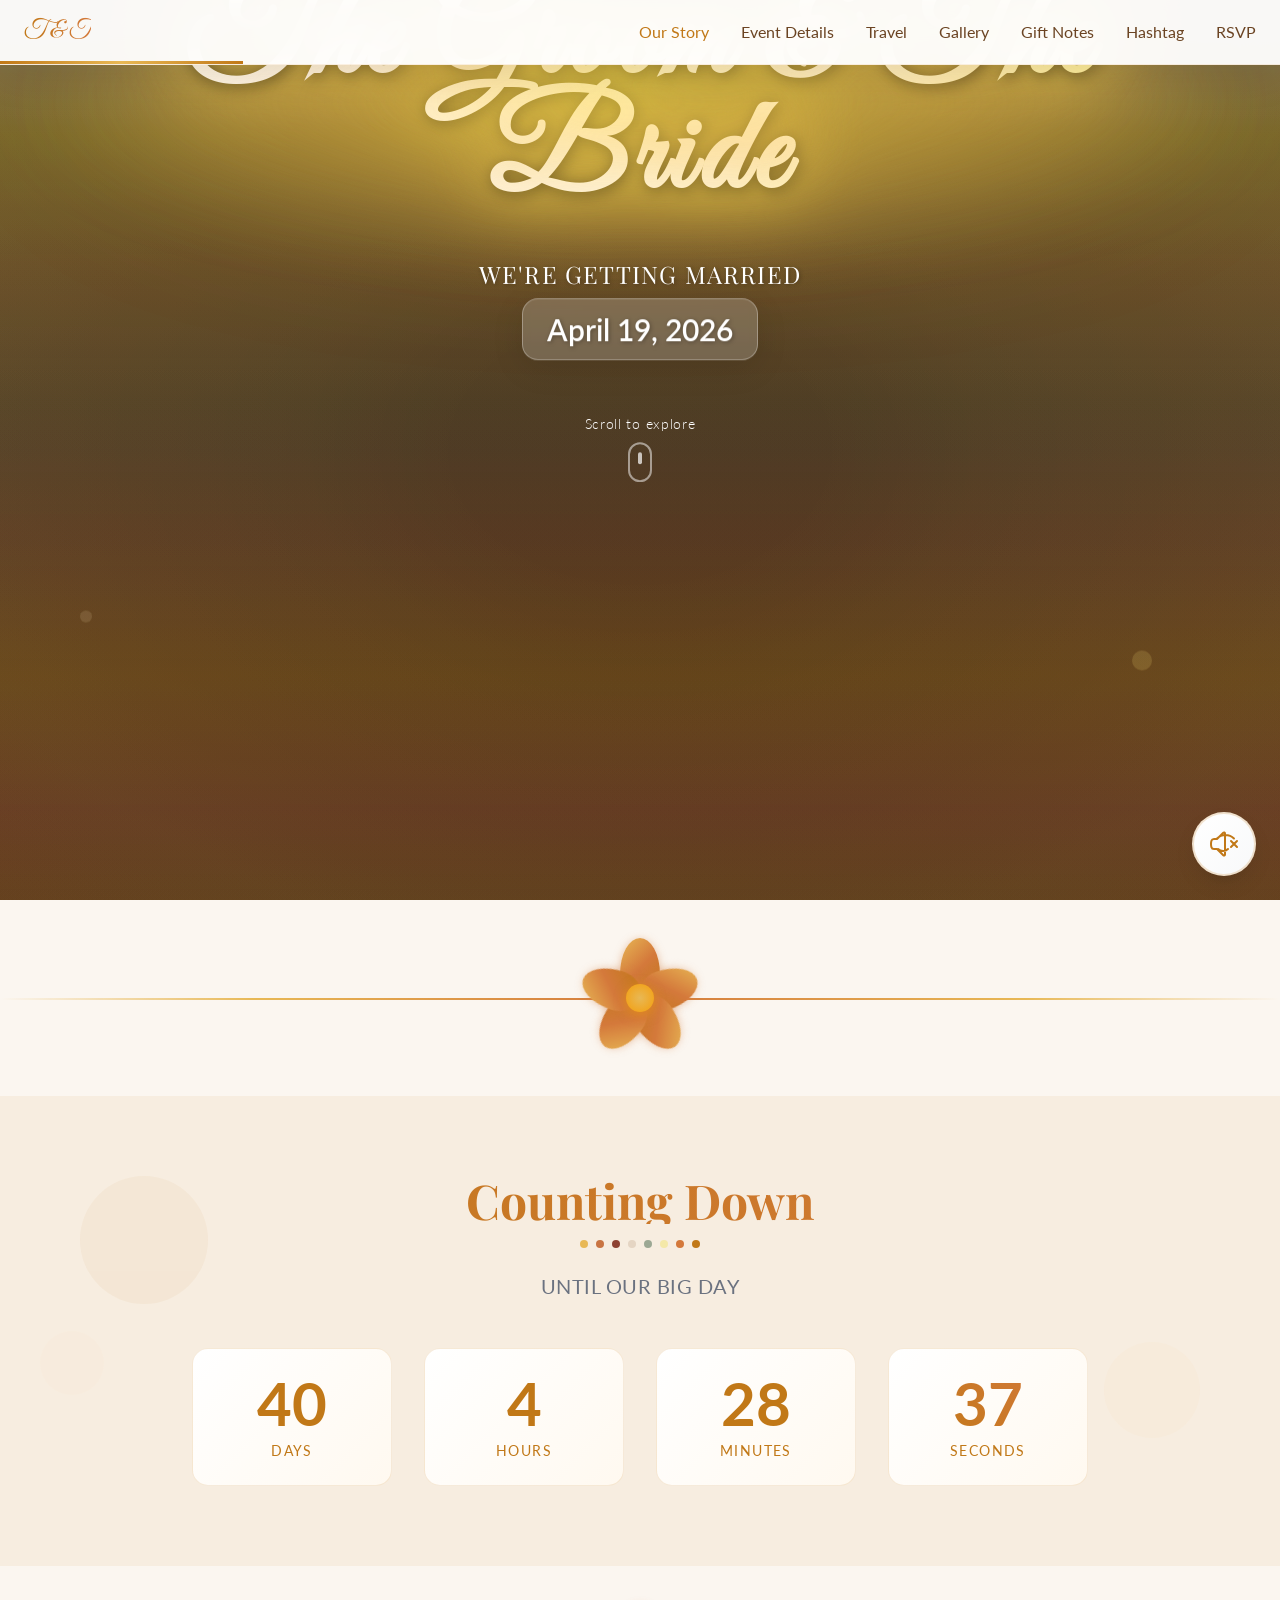
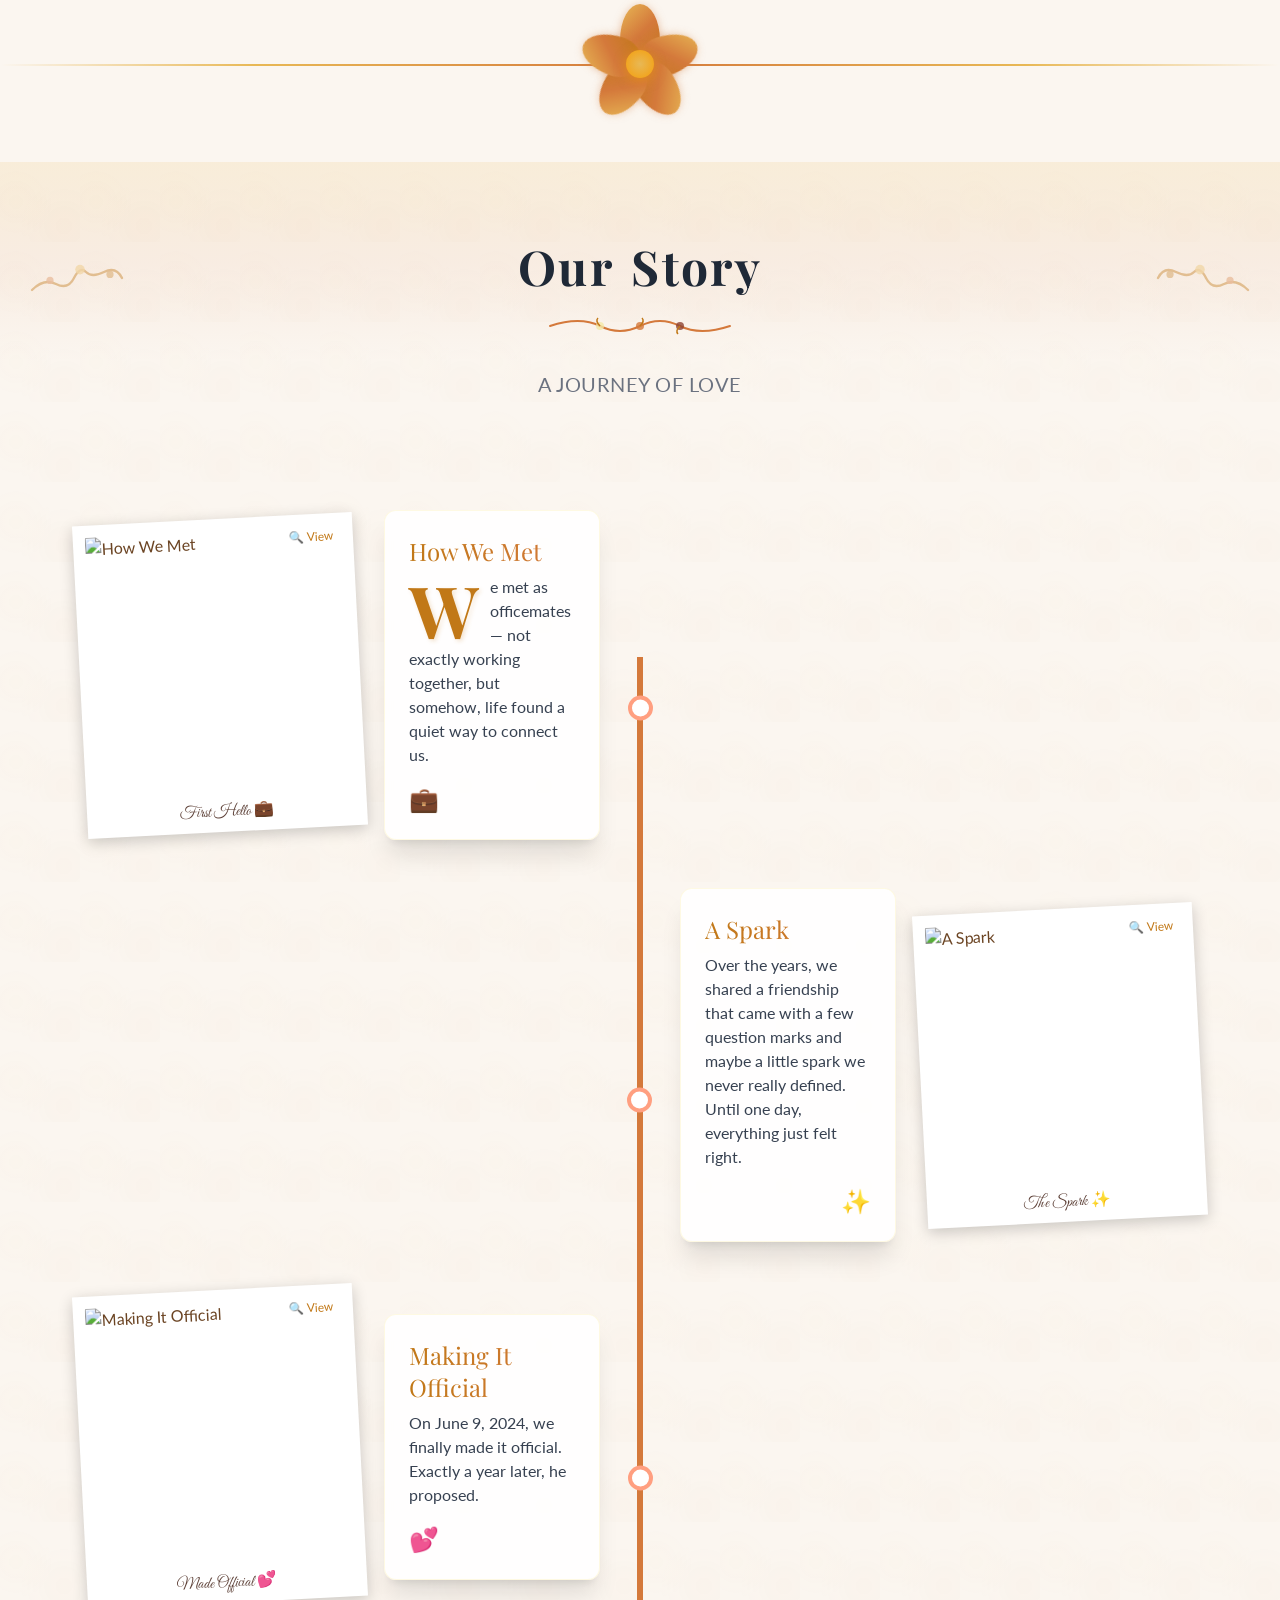
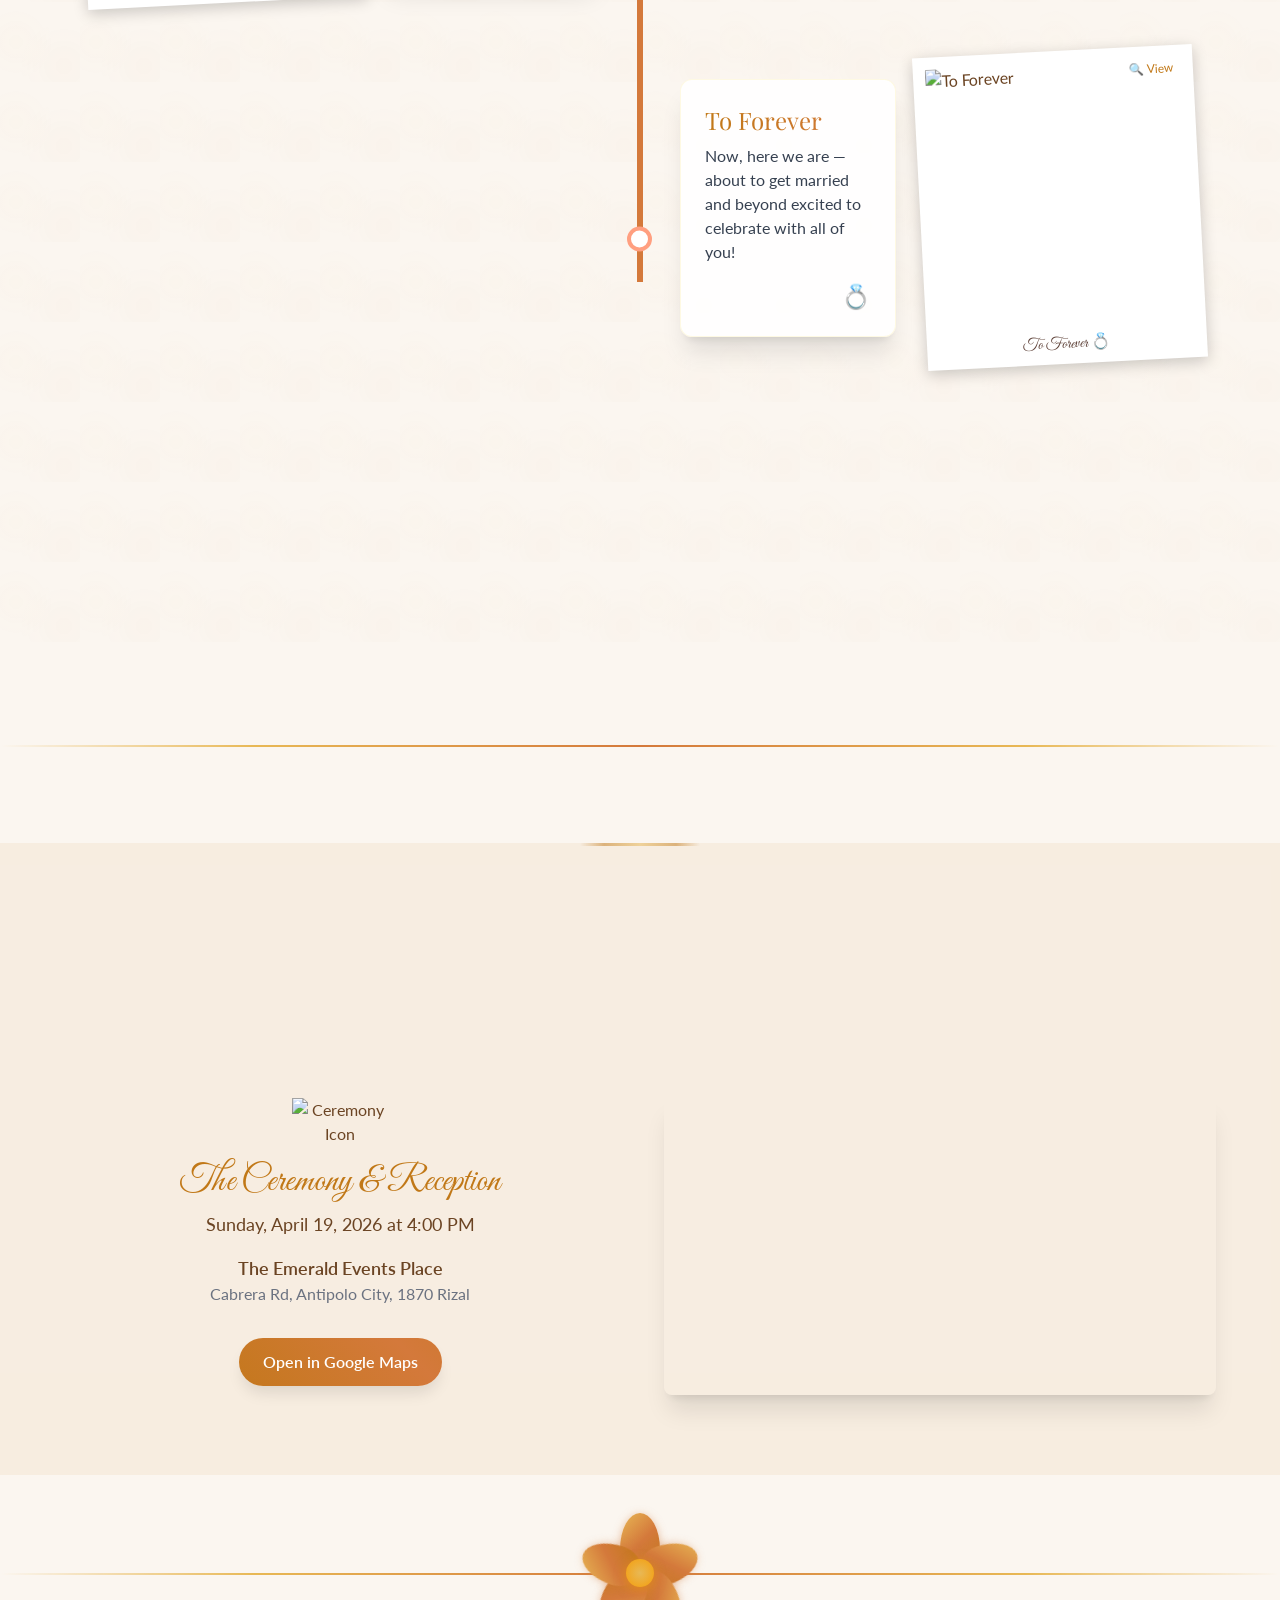
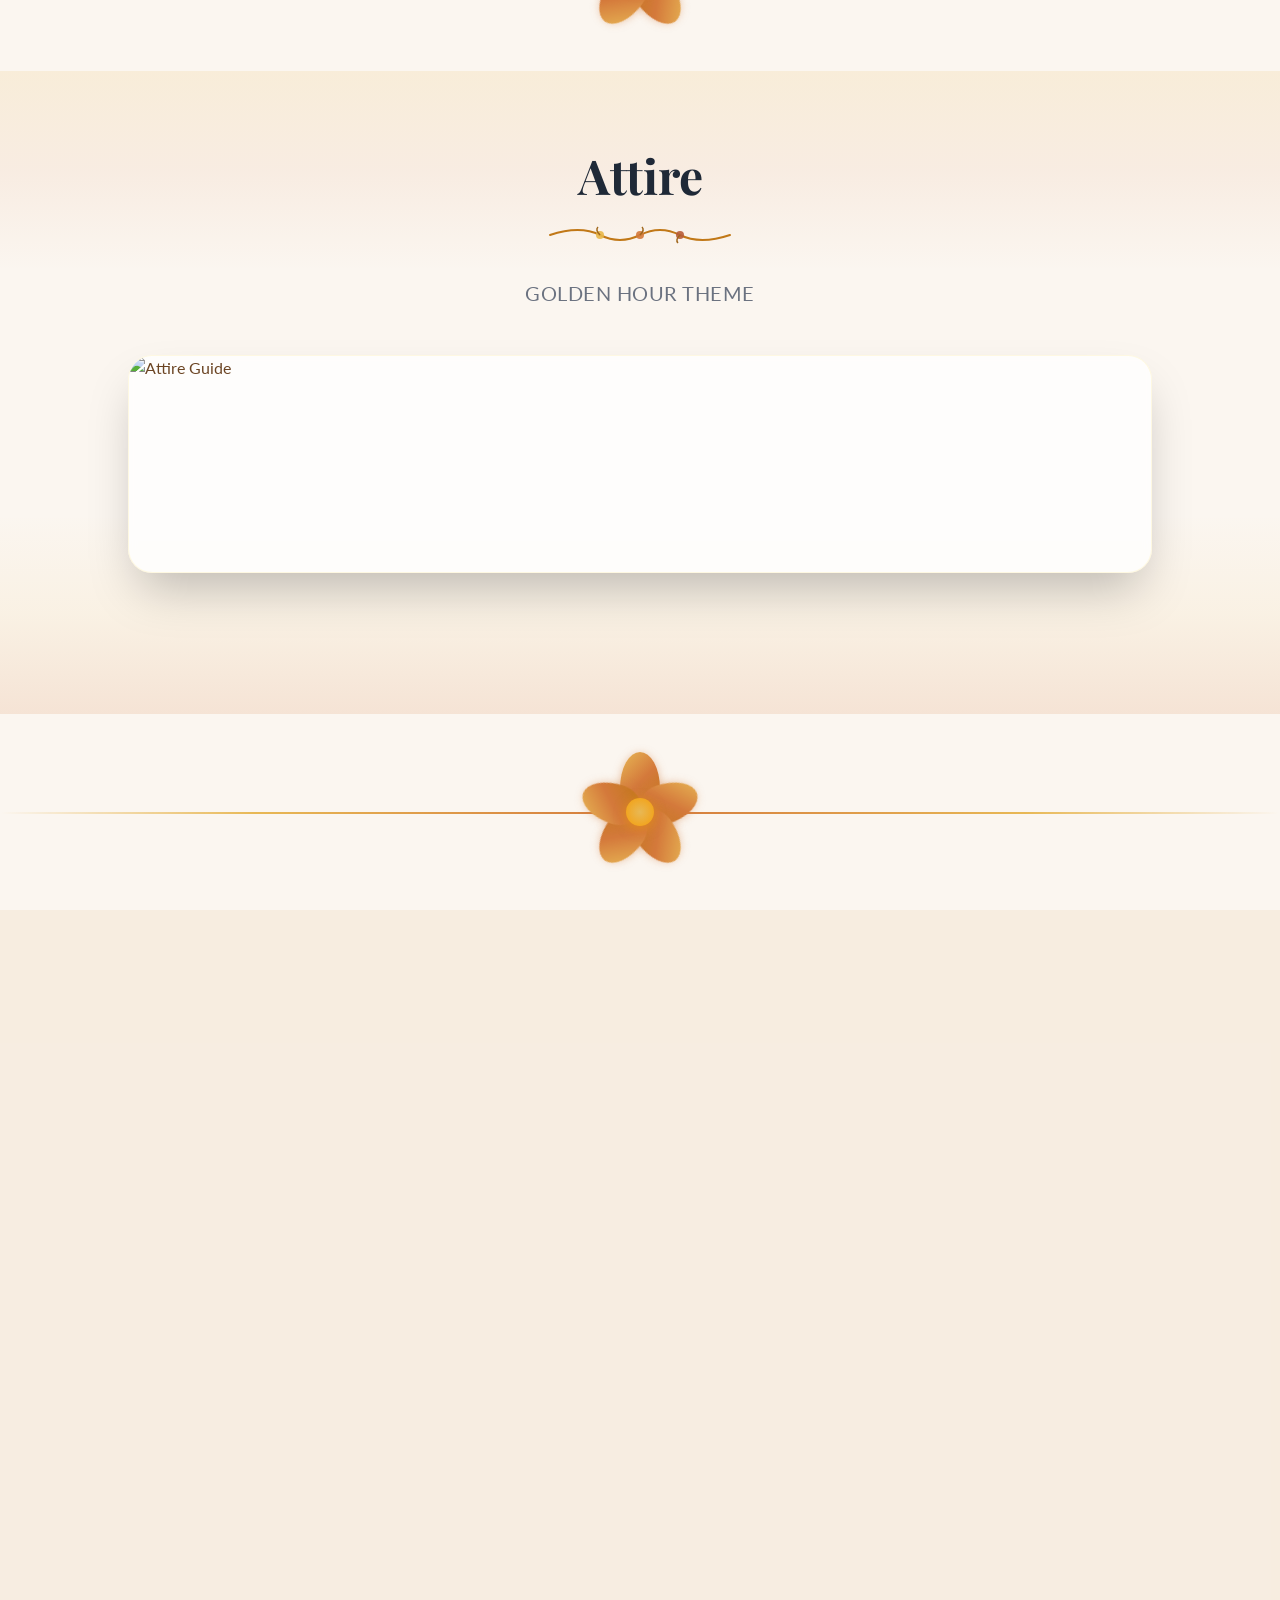
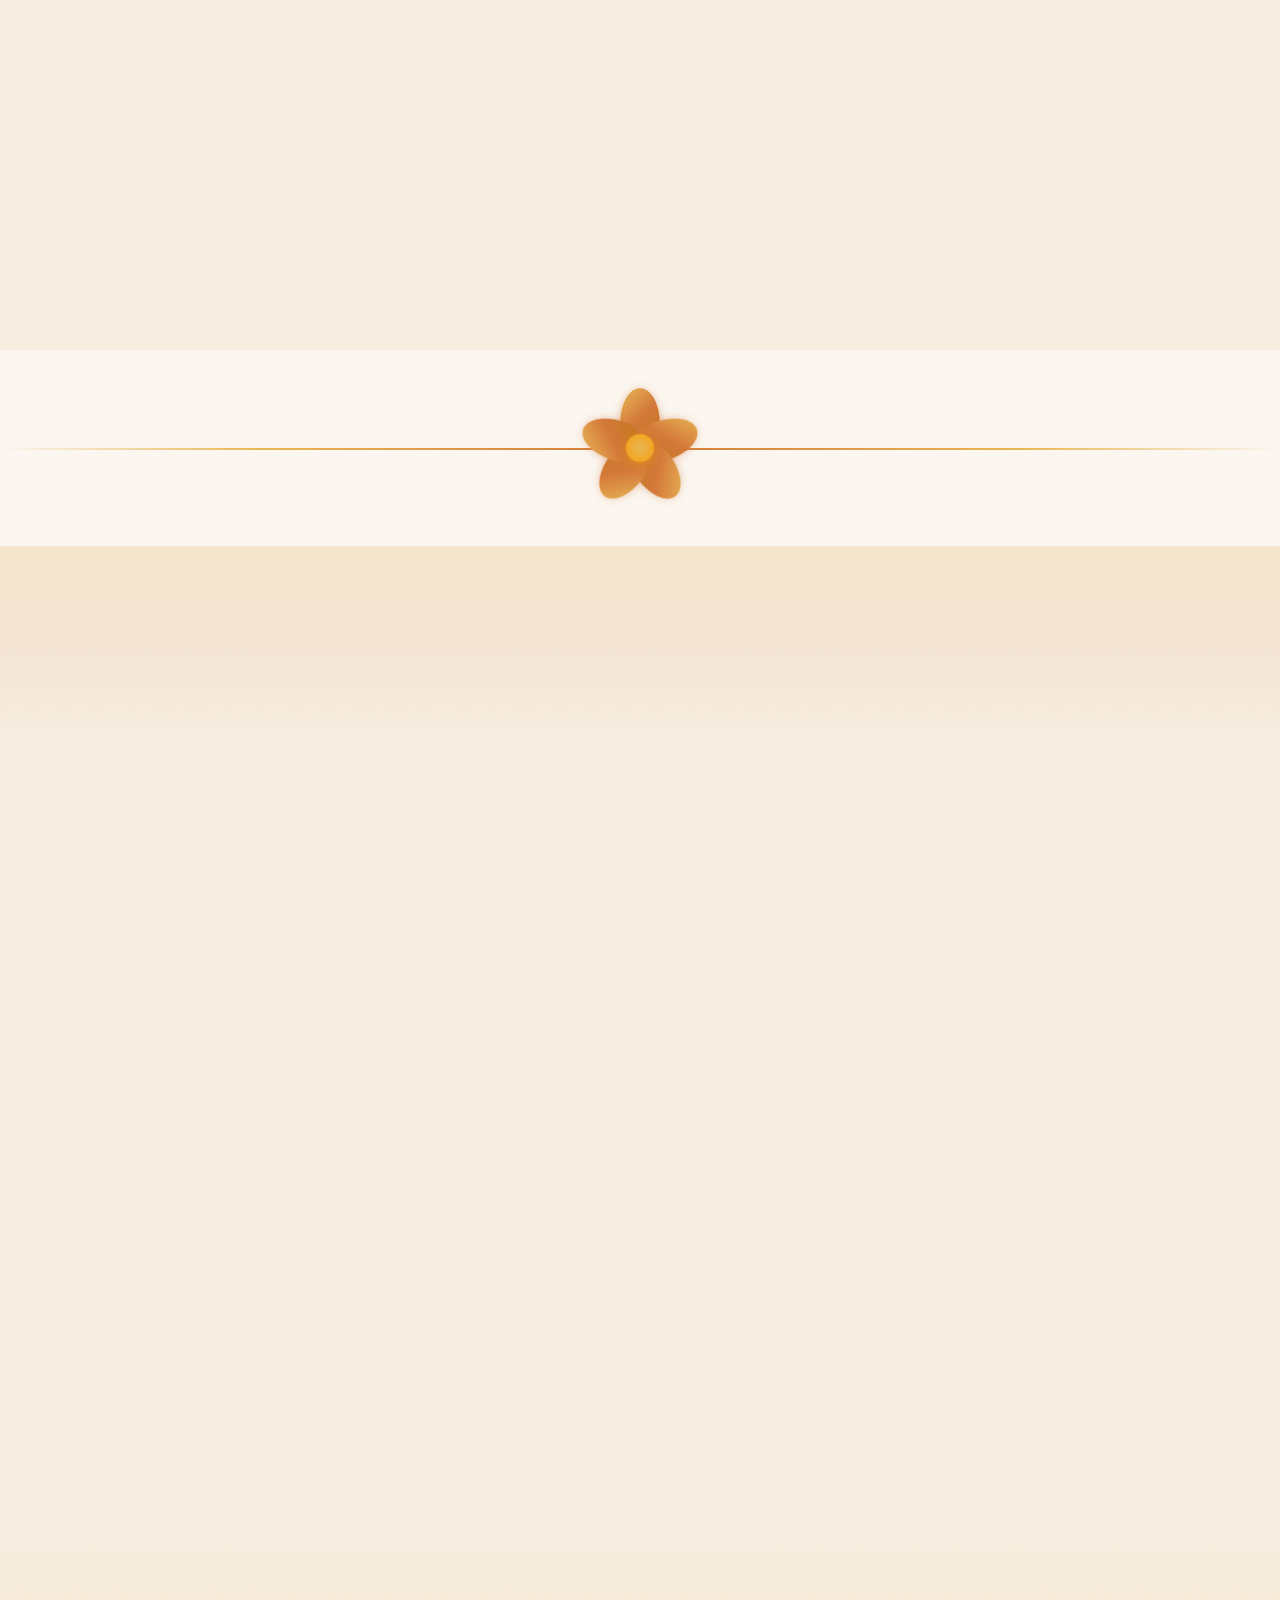
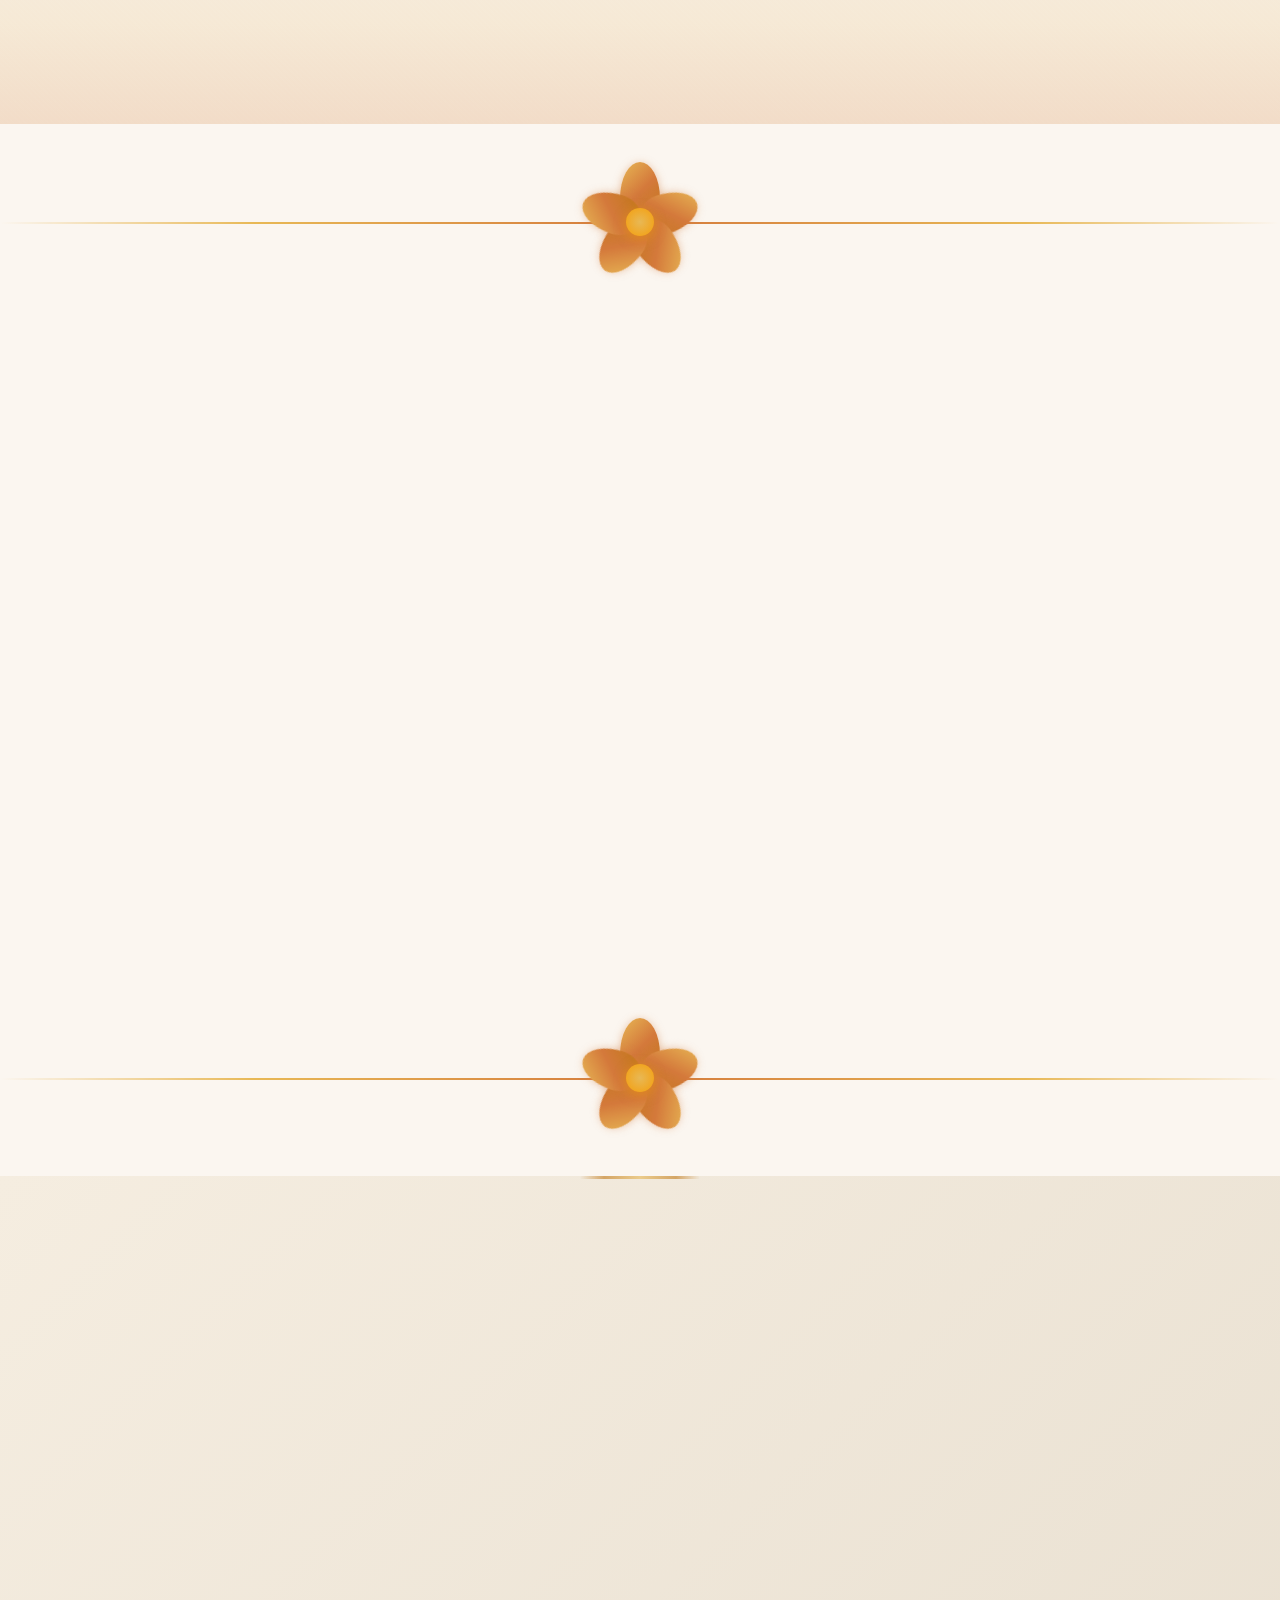
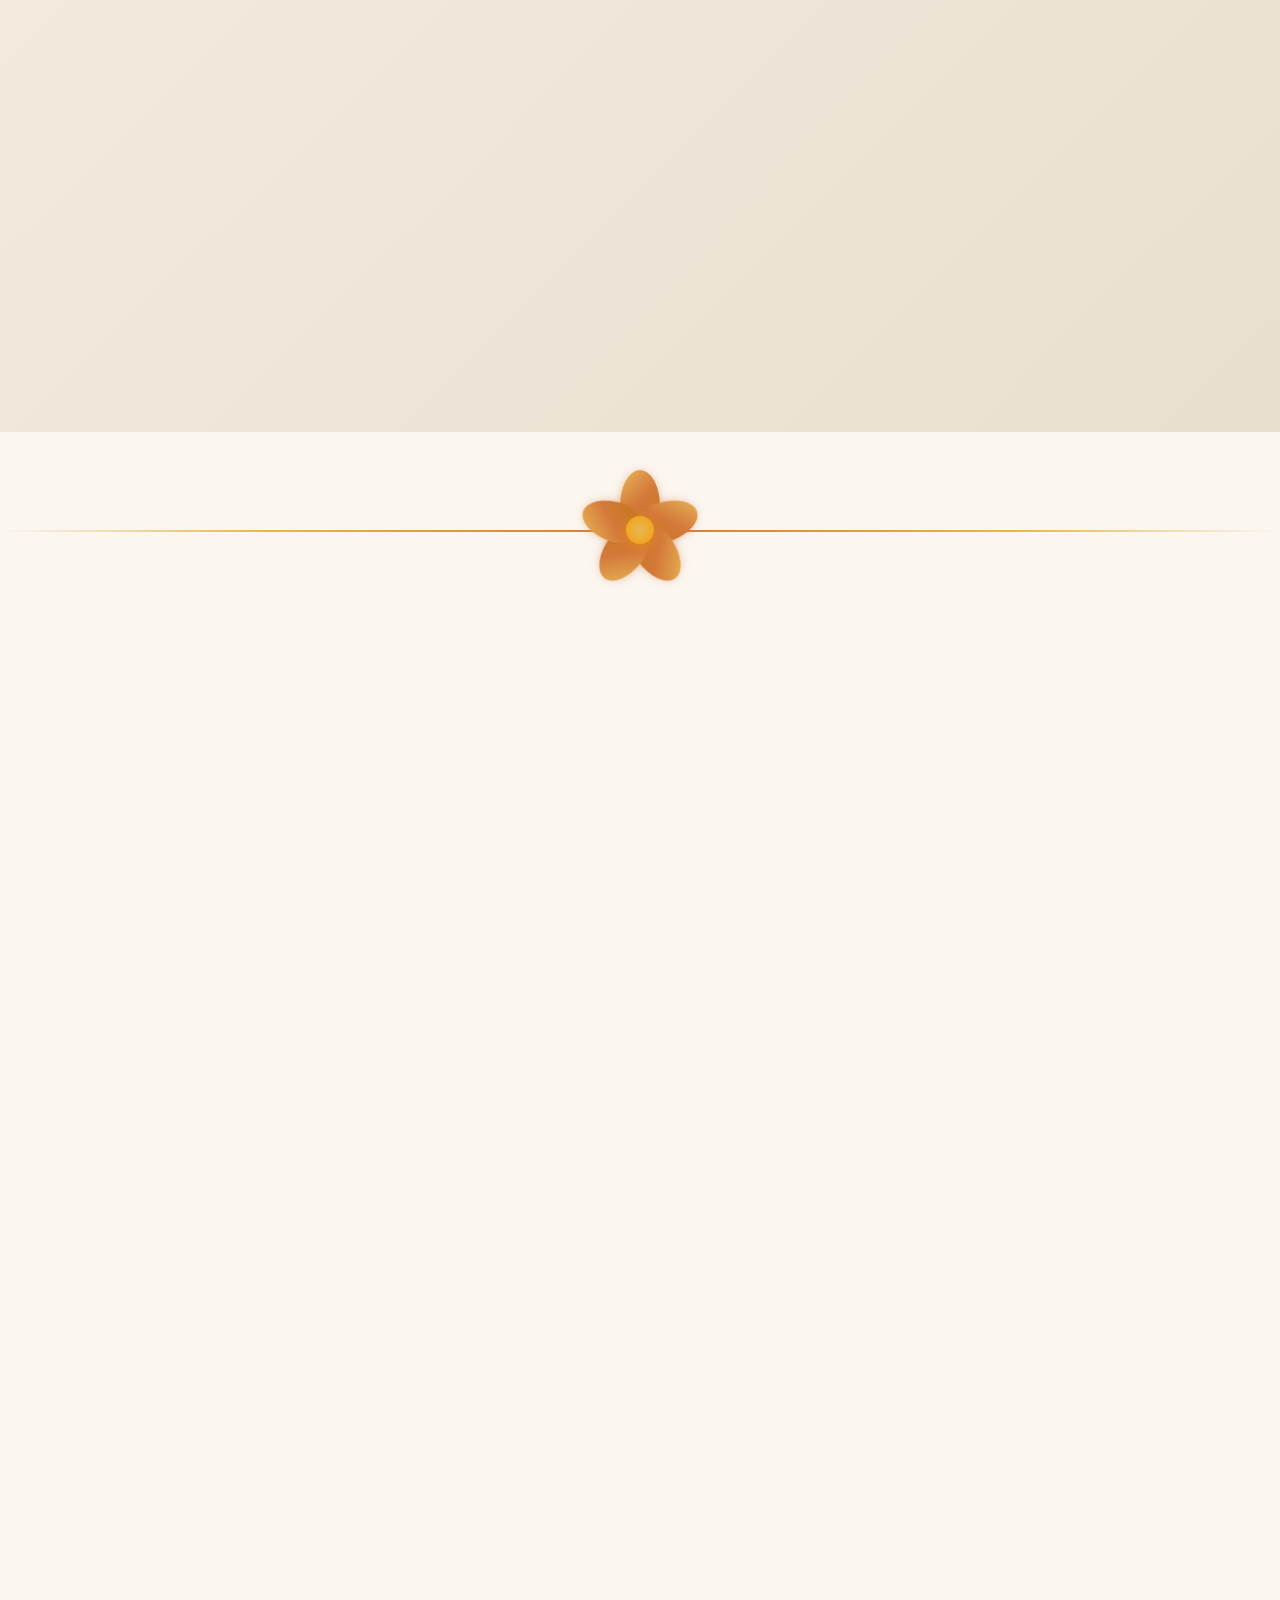
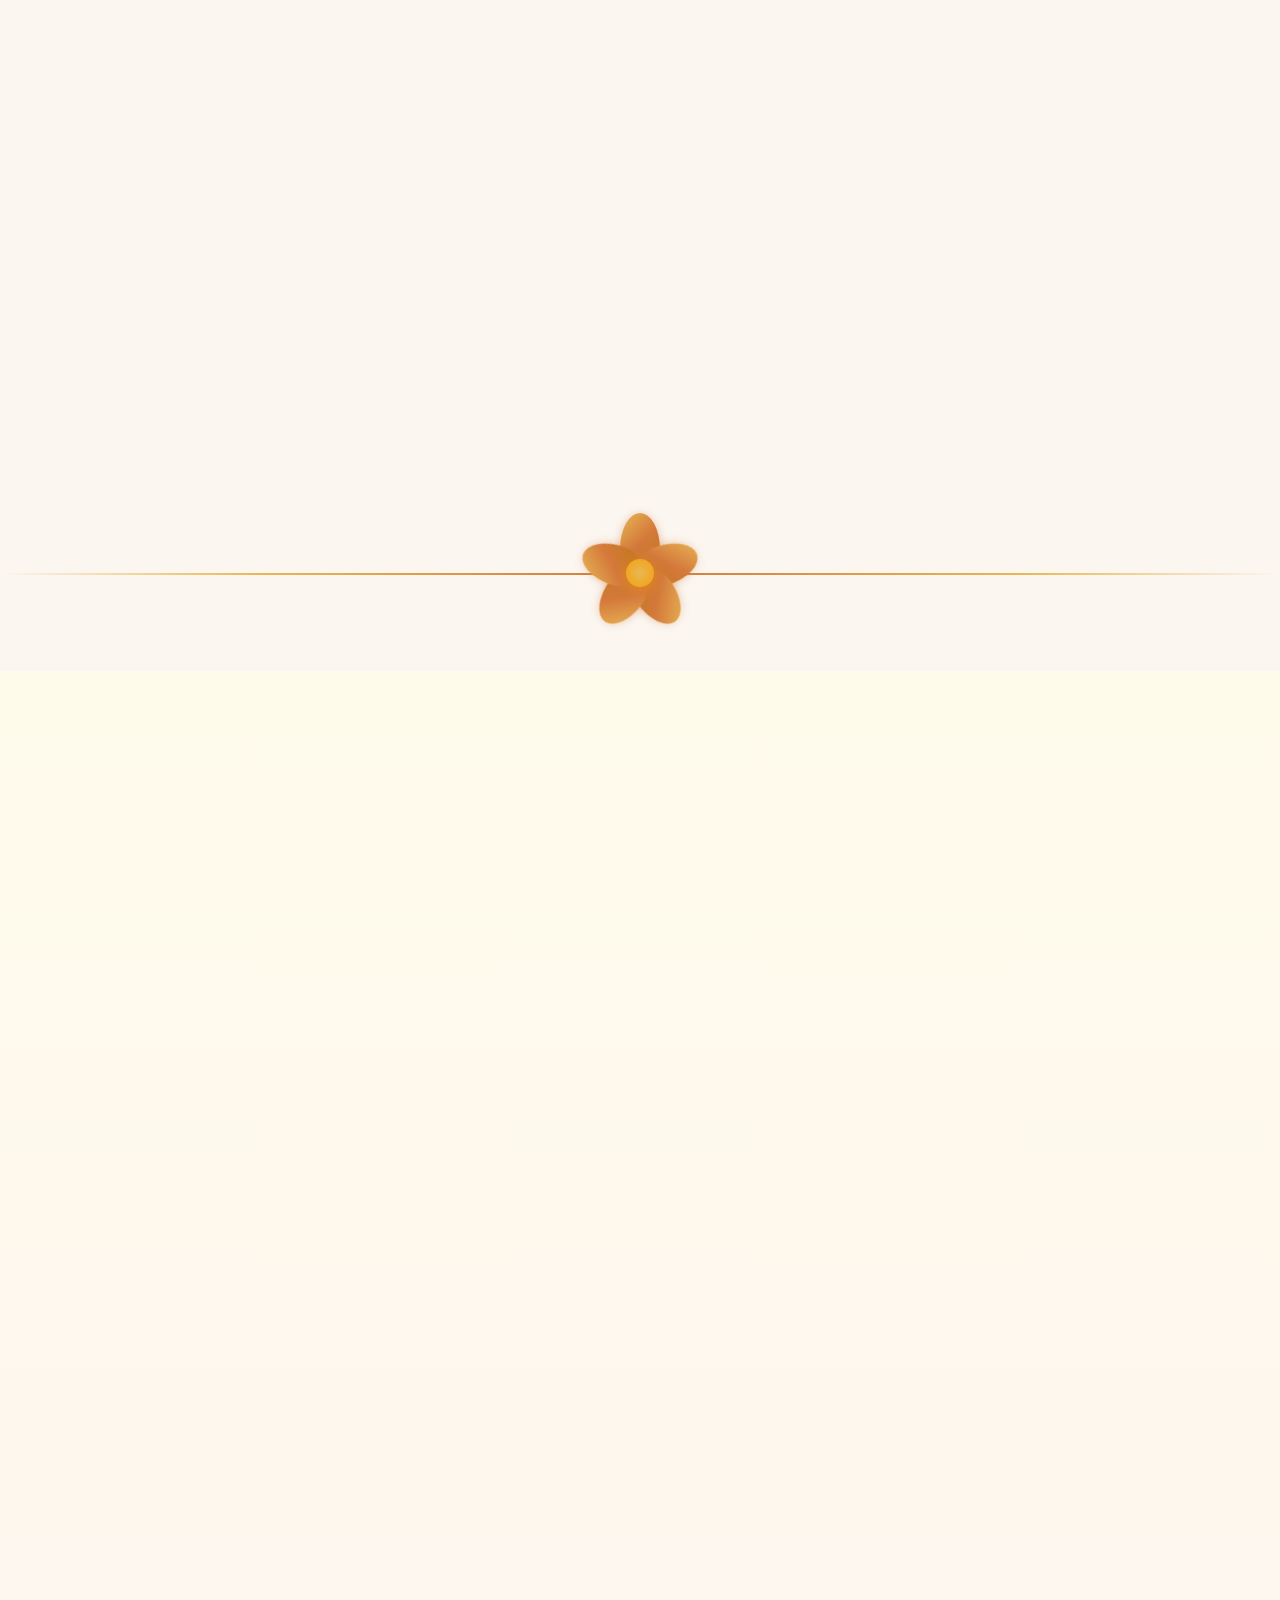
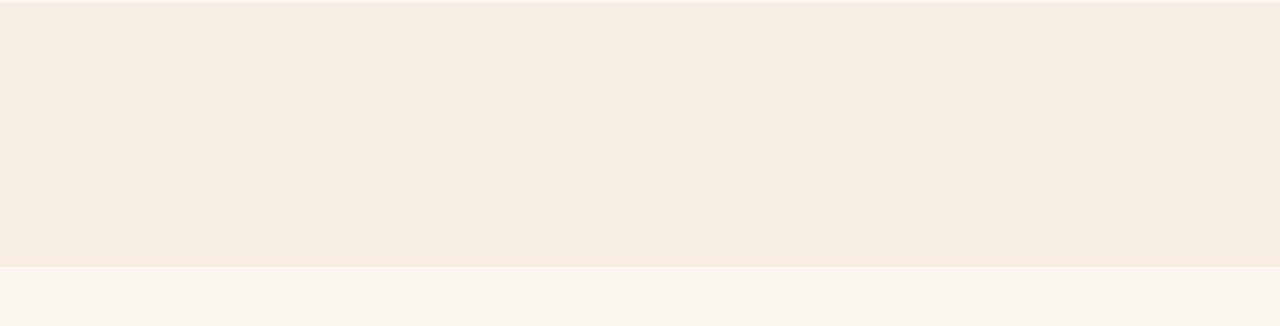
==== commit d17a216b: "Add files via upload" ====
--- a/sample.html
+++ b/sample.html
@@ -441,7 +441,7 @@
 <!--  BACKGROUND LAYERS (controlled by CONFIG.background)        -->
 <!-- ============================================================ -->
 <div class="atmospheric-haze" id="bg-haze"></div>
-<div id="color-temperature-overlay" class="color-temperature-overlay" style="opacity: 0.0229729;"></div>
+<div id="color-temperature-overlay" class="color-temperature-overlay" style="opacity: 0.236865;"></div>
 <div class="sparkle-container" id="bg-sparkles"><div class="golden-sparkle" style="left: 5%; bottom: -5%; width: 3px; height: 3px; animation-duration: 8s; animation-delay: 0s; --sparkle-x: 15px;"></div><div class="golden-sparkle" style="left: 15%; bottom: -5%; width: 3px; height: 3px; animation-duration: 10s; animation-delay: 1s; --sparkle-x: -20px;"></div><div class="golden-sparkle" style="left: 25%; bottom: -5%; width: 3px; height: 3px; animation-duration: 9s; animation-delay: 2s; --sparkle-x: 25px;"></div><div class="golden-sparkle" style="left: 35%; bottom: -5%; width: 3px; height: 3px; animation-duration: 11s; animation-delay: 3s; --sparkle-x: -15px;"></div><div class="golden-sparkle" style="left: 45%; bottom: -5%; width: 3px; height: 3px; animation-duration: 8.5s; animation-delay: 4s; --sparkle-x: 18px;"></div><div class="golden-sparkle" style="left: 55%; bottom: -5%; width: 3px; height: 3px; animation-duration: 10.5s; animation-delay: 5s; --sparkle-x: -22px;"></div><div class="golden-sparkle" style="left: 65%; bottom: -5%; width: 3px; height: 3px; animation-duration: 9.5s; animation-delay: 6s; --sparkle-x: 20px;"></div><div class="golden-sparkle" style="left: 75%; bottom: -5%; width: 3px; height: 3px; animation-duration: 11.5s; animation-delay: 7s; --sparkle-x: -18px;"></div><div class="golden-sparkle" style="left: 85%; bottom: -5%; width: 3px; height: 3px; animation-duration: 8s; animation-delay: 0.5s; --sparkle-x: 16px;"></div><div class="golden-sparkle" style="left: 95%; bottom: -5%; width: 3px; height: 3px; animation-duration: 10s; animation-delay: 1.5s; --sparkle-x: -24px;"></div><div class="golden-sparkle" style="left: 10%; bottom: -5%; width: 3px; height: 3px; animation-duration: 9s; animation-delay: 2.5s; --sparkle-x: 22px;"></div><div class="golden-sparkle" style="left: 20%; bottom: -5%; width: 3px; height: 3px; animation-duration: 11s; animation-delay: 3.5s; --sparkle-x: -19px;"></div><div class="golden-sparkle" style="left: 30%; bottom: -5%; width: 3px; height: 3px; animation-duration: 8.5s; animation-delay: 4.5s; --sparkle-x: 17px;"></div><div class="golden-sparkle" style="left: 40%; bottom: -5%; width: 3px; height: 3px; animation-duration: 10.5s; animation-delay: 5.5s; --sparkle-x: -21px;"></div><div class="golden-sparkle" style="left: 50%; bottom: -5%; width: 3px; height: 3px; animation-duration: 9.5s; animation-delay: 6.5s; --sparkle-x: 23px;"></div></div>
 <div id="golden-sun" class="golden-sun">
     <div class="sun-rays">
@@ -499,11 +499,11 @@
 <!--  HEADER / NAVIGATION                                         -->
 <!-- ============================================================ -->
 <header id="home" class="fixed top-0 left-0 right-0 z-40 bg-white/90 backdrop-blur-md shadow-lg transition-all duration-500 border-b border-amber-600/10" style="background: rgba(255, 255, 255, 0.95); backdrop-filter: blur(20px); box-shadow: rgba(0, 0, 0, 0.1) 0px 10px 40px;">
-    <div id="scroll-progress" class="absolute bottom-0 left-0" style="width: 1.83783%;"></div>
+    <div id="scroll-progress" class="absolute bottom-0 left-0" style="width: 18.9492%;"></div>
     <div class="container mx-auto px-6 py-4 flex justify-between items-center">
         <a href="#home" class="text-2xl font-heading text-amber-700 shimmer-text transition-all duration-300 hover:scale-110" id="nav-brand">T &amp; T</a>
         <nav class="hidden md:flex space-x-8">
-            <a href="#story" class="nav-link relative group transition-all duration-300 hover:text-amber-700">Our Story<span class="absolute bottom-0 left-0 w-0 h-0.5 bg-amber-600 transition-all duration-300 group-hover:w-full"></span></a>
+            <a href="#story" class="nav-link relative group transition-all duration-300 hover:text-amber-700 text-amber-700">Our Story<span class="absolute bottom-0 left-0 w-0 h-0.5 bg-amber-600 transition-all duration-300 group-hover:w-full"></span></a>
             <a href="#event" class="nav-link relative group transition-all duration-300 hover:text-amber-700">Event Details<span class="absolute bottom-0 left-0 w-0 h-0.5 bg-amber-600 transition-all duration-300 group-hover:w-full"></span></a>
             <a href="#travel" class="nav-link relative group transition-all duration-300 hover:text-amber-700">Travel<span class="absolute bottom-0 left-0 w-0 h-0.5 bg-amber-600 transition-all duration-300 group-hover:w-full"></span></a>
             <a href="#gallery" class="nav-link relative group transition-all duration-300 hover:text-amber-700">Gallery<span class="absolute bottom-0 left-0 w-0 h-0.5 bg-amber-600 transition-all duration-300 group-hover:w-full"></span></a>
@@ -517,7 +517,7 @@
     </div>
     <div id="mobile-menu" class="hidden md:hidden bg-white/95 backdrop-blur-md border-t border-amber-600/10">
         <div class="px-6 py-4 space-y-1">
-            <a href="#story" class="block py-3 nav-link text-center rounded-lg hover:bg-amber-600/10 transition-all duration-300 transform hover:translate-x-2">Our Story</a>
+            <a href="#story" class="block py-3 nav-link text-center rounded-lg hover:bg-amber-600/10 transition-all duration-300 transform hover:translate-x-2 text-amber-700">Our Story</a>
             <a href="#event" class="block py-3 nav-link text-center rounded-lg hover:bg-amber-600/10 transition-all duration-300 transform hover:translate-x-2">Event Details</a>
             <a href="#travel" class="block py-3 nav-link text-center rounded-lg hover:bg-amber-600/10 transition-all duration-300 transform hover:translate-x-2">Travel</a>
             <a href="#gallery" class="block py-3 nav-link text-center rounded-lg hover:bg-amber-600/10 transition-all duration-300 transform hover:translate-x-2">Gallery</a>
@@ -554,7 +554,7 @@
     <div class="shimmer-overlay"></div>
 
     <!-- Floating Dots (shown/hidden by CONFIG) -->
-    <div class="absolute inset-0 opacity-30 parallax-layer" id="hero-dots" data-parallax-speed="0.3" style="transform: translateY(-81.12px);">
+    <div class="absolute inset-0 opacity-30 parallax-layer" id="hero-dots" data-parallax-speed="0.3" style="transform: translateY(-149.52px);">
         <div class="absolute top-10 left-10 w-4 h-4 bg-amber-200 rounded-full float-gentle"></div>
         <div class="absolute top-20 right-20 w-6 h-6 bg-orange-200/70 rounded-full float-gentle" style="animation-delay:-1s;"></div>
         <div class="absolute bottom-32 left-20 w-3 h-3 bg-amber-100/50 rounded-full float-gentle" style="animation-delay:-2s;"></div>
@@ -562,7 +562,7 @@
     </div>
 
     <!-- Hero Content -->
-    <div class="relative z-10 p-6 parallax-layer aos-init aos-animate" data-parallax-speed="0.5" data-aos="fade-up" data-aos-duration="1000" style="transform: translateY(-135.2px);">
+    <div class="relative z-10 p-6 parallax-layer aos-init aos-animate" data-parallax-speed="0.5" data-aos="fade-up" data-aos-duration="1000" style="transform: translateY(-228.8px);">
         <div class="hero-content">
             <h1 class="font-heading text-5xl sm:text-6xl md:text-8xl lg:text-9xl mb-4 hero-names leading-tight" id="hero-names" data-names="The Groom &amp; The Bride" style="line-height:0.9;padding:0.2em 0;">The Groom &amp; The Bride</h1>
 
@@ -571,7 +571,7 @@
             </div>
 
             <div data-aos="zoom-in" data-aos-delay="2500" data-aos-duration="800" class="aos-init aos-animate">
-                <p class="text-2xl md:text-3xl font-semibold bg-white/20 backdrop-blur-sm py-3 px-6 rounded-2xl inline-block interactive-card border border-white/30" id="hero-date" style="box-shadow:0 8px 32px rgba(0,0,0,0.1);text-shadow:1px 1px 4px rgba(0,0,0,0.3);">January 01, 2027</p>
+                <p class="text-2xl md:text-3xl font-semibold bg-white/20 backdrop-blur-sm py-3 px-6 rounded-2xl inline-block interactive-card border border-white/30" id="hero-date" style="box-shadow:0 8px 32px rgba(0,0,0,0.1);text-shadow:1px 1px 4px rgba(0,0,0,0.3);">April 19, 2026</p>
             </div>
 
             <!-- Scroll Indicator -->
@@ -602,10 +602,10 @@
     </div>
 
     <div class="container mx-auto text-center px-6 content-wrapper relative z-10">
-        <h2 class="font-serif-display text-5xl font-bold text-gray-800 shimmer-text aos-init" id="countdown-title" data-aos="fade-up" data-aos-duration="1000">Counting Down</h2>
+        <h2 class="font-serif-display text-5xl font-bold text-gray-800 shimmer-text aos-init aos-animate" id="countdown-title" data-aos="fade-up" data-aos-duration="1000">Counting Down</h2>
 
         <!-- Citrus dots -->
-        <div class="citrus-garland mt-4 mb-6 aos-init" data-aos="fade-up" data-aos-delay="100">
+        <div class="citrus-garland mt-4 mb-6 aos-init aos-animate" data-aos="fade-up" data-aos-delay="100">
             <div class="citrus-dot" style="background:var(--ca);animation-delay:0s;"></div>
             <div class="citrus-dot" style="background:#C97442;animation-delay:0.2s;"></div>
             <div class="citrus-dot" style="background:#8E4232;animation-delay:0.4s;"></div>
@@ -616,26 +616,26 @@
             <div class="citrus-dot" style="background:var(--cp);animation-delay:1.4s;"></div>
         </div>
 
-        <p class="text-xl uppercase tracking-wide text-gray-500 mb-12 float-gentle aos-init" id="countdown-subtitle" data-aos="fade-up" data-aos-delay="200">UNTIL OUR BIG DAY</p>
-
-        <div class="grid grid-cols-2 md:grid-cols-4 gap-4 md:gap-8 max-w-4xl mx-auto text-amber-700 grid-stagger aos-init" data-aos="fade-up" data-aos-delay="400">
-            <div class="countdown-card group p-6 aos-init" data-aos="zoom-in" data-aos-delay="500">
-                <div class="flipper" id="days-flipper"><div class="text-4xl md:text-6xl font-bold transition-all duration-300 group-hover:scale-110">298</div></div>
+        <p class="text-xl uppercase tracking-wide text-gray-500 mb-12 float-gentle aos-init aos-animate" id="countdown-subtitle" data-aos="fade-up" data-aos-delay="200">UNTIL OUR BIG DAY</p>
+
+        <div class="grid grid-cols-2 md:grid-cols-4 gap-4 md:gap-8 max-w-4xl mx-auto text-amber-700 grid-stagger aos-init aos-animate" data-aos="fade-up" data-aos-delay="400">
+            <div class="countdown-card group p-6 aos-init aos-animate" data-aos="zoom-in" data-aos-delay="500">
+                <div class="flipper" id="days-flipper"><div class="text-4xl md:text-6xl font-bold transition-all duration-300 group-hover:scale-110">40</div></div>
                 <div class="text-sm uppercase tracking-widest mt-2 transition-colors duration-300 group-hover:text-amber-700">Days</div>
                 <div class="absolute bottom-2 left-1/2 transform -translate-x-1/2 text-xs opacity-0 group-hover:opacity-100 transition-opacity duration-300">📅</div>
             </div>
-            <div class="countdown-card group p-6 aos-init" data-aos="zoom-in" data-aos-delay="600">
-                <div class="flipper" id="hours-flipper"><div class="text-4xl md:text-6xl font-bold transition-all duration-300 group-hover:scale-110">18</div></div>
+            <div class="countdown-card group p-6 aos-init aos-animate" data-aos="zoom-in" data-aos-delay="600">
+                <div class="flipper" id="hours-flipper"><div class="text-4xl md:text-6xl font-bold transition-all duration-300 group-hover:scale-110">4</div></div>
                 <div class="text-sm uppercase tracking-widest mt-2 transition-colors duration-300 group-hover:text-amber-700">Hours</div>
                 <div class="absolute bottom-2 left-1/2 transform -translate-x-1/2 text-xs opacity-0 group-hover:opacity-100 transition-opacity duration-300">🕐</div>
             </div>
-            <div class="countdown-card group p-6 aos-init" data-aos="zoom-in" data-aos-delay="700">
-                <div class="flipper" id="minutes-flipper"><div class="text-4xl md:text-6xl font-bold transition-all duration-300 group-hover:scale-110">20</div></div>
+            <div class="countdown-card group p-6 aos-init aos-animate" data-aos="zoom-in" data-aos-delay="700">
+                <div class="flipper" id="minutes-flipper"><div class="text-4xl md:text-6xl font-bold transition-all duration-300 group-hover:scale-110">28</div></div>
                 <div class="text-sm uppercase tracking-widest mt-2 transition-colors duration-300 group-hover:text-amber-700">Minutes</div>
                 <div class="absolute bottom-2 left-1/2 transform -translate-x-1/2 text-xs opacity-0 group-hover:opacity-100 transition-opacity duration-300">⏰</div>
             </div>
-            <div class="countdown-card group p-6 aos-init" data-aos="zoom-in" data-aos-delay="800">
-                <div class="flipper" id="seconds-flipper"><div class="text-4xl md:text-6xl font-bold transition-all duration-300 group-hover:scale-110">0</div></div>
+            <div class="countdown-card group p-6 aos-init aos-animate" data-aos="zoom-in" data-aos-delay="800">
+                <div class="flipper flipped" id="seconds-flipper"><div class="text-4xl md:text-6xl font-bold transition-all duration-300 group-hover:scale-110">37</div></div>
                 <div class="text-sm uppercase tracking-widest mt-2 transition-colors duration-300 group-hover:text-amber-700">Seconds</div>
                 <div class="absolute bottom-2 left-1/2 transform -translate-x-1/2 text-xs opacity-0 group-hover:opacity-100 transition-opacity duration-300">⚡</div>
             </div>
@@ -644,7 +644,7 @@
 </section>
 
 <!-- Flower Divider -->
-<div class="flower-divider" id="divider-2"><div class="flower-divider-line"></div><div class="flower-bloom"><div class="flower-petal"></div><div class="flower-petal"></div><div class="flower-petal"></div><div class="flower-petal"></div><div class="flower-petal"></div><div class="flower-center"></div></div></div>
+<div class="flower-divider" id="divider-2"><div class="flower-divider-line"></div><div class="flower-bloom blooming"><div class="flower-petal"></div><div class="flower-petal"></div><div class="flower-petal"></div><div class="flower-petal"></div><div class="flower-petal"></div><div class="flower-center"></div></div></div>
 
 <!-- ============================================================ -->
 <!--  SECTION 3: OUR STORY                                        -->
@@ -668,8 +668,8 @@
 
     <div class="container mx-auto px-3 sm:px-6 content-wrapper">
         <div class="text-center mb-8 sm:mb-12 md:mb-16 lg:mb-24">
-            <h2 class="font-serif-display text-2xl sm:text-3xl md:text-4xl lg:text-5xl font-bold text-gray-800 elegant-heading aos-init" id="story-title" data-aos="fade-up">Our Story</h2>
-            <div class="botanical-divider mt-3 sm:mt-4 mb-4 sm:mb-6 aos-init" data-aos="fade-up" data-aos-delay="100">
+            <h2 class="font-serif-display text-2xl sm:text-3xl md:text-4xl lg:text-5xl font-bold text-gray-800 elegant-heading aos-init aos-animate" id="story-title" data-aos="fade-up">Our Story</h2>
+            <div class="botanical-divider mt-3 sm:mt-4 mb-4 sm:mb-6 aos-init aos-animate" data-aos="fade-up" data-aos-delay="100">
                 <svg viewBox="0 0 200 40" xmlns="http://www.w3.org/2000/svg">
                     <path class="vine-path" d="M 10,20 Q 40,10 60,20 T 100,20 T 140,20 T 190,20" stroke="var(--cs)" stroke-width="2" fill="none" stroke-linecap="round"></path>
                     <circle cx="60" cy="20" r="4" fill="#F4E8A8" opacity="0.8"></circle>
@@ -680,12 +680,12 @@
                     <path d="M 140,20 Q 135,25 138,28" stroke="var(--cp)" stroke-width="1.5" fill="none"></path>
                 </svg>
             </div>
-            <p class="text-sm sm:text-base md:text-lg lg:text-xl uppercase tracking-wide text-gray-500 aos-init" id="story-subtitle" data-aos="fade-up" data-aos-delay="200">A JOURNEY OF LOVE</p>
+            <p class="text-sm sm:text-base md:text-lg lg:text-xl uppercase tracking-wide text-gray-500 aos-init aos-animate" id="story-subtitle" data-aos="fade-up" data-aos-delay="200">A JOURNEY OF LOVE</p>
         </div>
 
         <!-- Timeline: JS-populated -->
         <div class="timeline" id="story-timeline" style="padding-top:1rem;">
-        <div class="timeline-container left mb-6 sm:mb-8 md:mb-12 aos-init" data-aos="fade-right" data-aos-duration="1000" data-aos-delay="0">
+        <div class="timeline-container left mb-6 sm:mb-8 md:mb-12 aos-init aos-animate" data-aos="fade-right" data-aos-duration="1000" data-aos-delay="0">
             <div class="flex flex-col items-center md:flex-row gap-3 sm:gap-4 md:gap-6">
 
                 <!-- Polaroid Photo -->
@@ -726,7 +726,7 @@
 
             </div>
         </div>
-        <div class="timeline-container right mb-6 sm:mb-8 md:mb-12 aos-init" data-aos="fade-left" data-aos-duration="1000" data-aos-delay="200">
+        <div class="timeline-container right mb-6 sm:mb-8 md:mb-12 aos-init aos-animate" data-aos="fade-left" data-aos-duration="1000" data-aos-delay="200">
             <div class="flex flex-col items-center md:flex-row-reverse gap-3 sm:gap-4 md:gap-6">
 
                 <!-- Polaroid Photo -->
@@ -767,7 +767,7 @@
 
             </div>
         </div>
-        <div class="timeline-container left mb-6 sm:mb-8 md:mb-12 aos-init" data-aos="fade-right" data-aos-duration="1000" data-aos-delay="400">
+        <div class="timeline-container left mb-6 sm:mb-8 md:mb-12 aos-init aos-animate" data-aos="fade-right" data-aos-duration="1000" data-aos-delay="400">
             <div class="flex flex-col items-center md:flex-row gap-3 sm:gap-4 md:gap-6">
 
                 <!-- Polaroid Photo -->
@@ -808,7 +808,7 @@
 
             </div>
         </div>
-        <div class="timeline-container right mb-6 sm:mb-8 md:mb-12 aos-init" data-aos="fade-left" data-aos-duration="1000" data-aos-delay="600">
+        <div class="timeline-container right mb-6 sm:mb-8 md:mb-12 aos-init aos-animate" data-aos="fade-left" data-aos-duration="1000" data-aos-delay="600">
             <div class="flex flex-col items-center md:flex-row-reverse gap-3 sm:gap-4 md:gap-6">
 
                 <!-- Polaroid Photo -->
@@ -849,7 +849,7 @@
 
             </div>
         </div>
-        <div class="pull-quote aos-init" data-aos="fade-up" data-aos-delay="800">
+        <div class="pull-quote aos-init aos-animate" data-aos="fade-up" data-aos-delay="800">
             From colleagues to forever...
         </div></div>
     </div>
@@ -1452,14 +1452,14 @@
     "theme": "golden-hour",
     "autoScroll": {
         "enabled": true,
-        "speed": 1.5
+        "speed": 2
     },
     "couple": {
         "groomName": "The Groom",
         "brideName": "The Bride",
         "fullNames": "The Groom & The Bride",
-        "weddingDate": "January 01, 2027",
-        "weddingDateTime": "January 01, 2027 16:30:00",
+        "weddingDate": "April 19, 2026",
+        "weddingDateTime": "April 19, 2026 16:30:00",
         "hashtag": "#YourHashtagHere"
     },
     "hero": {
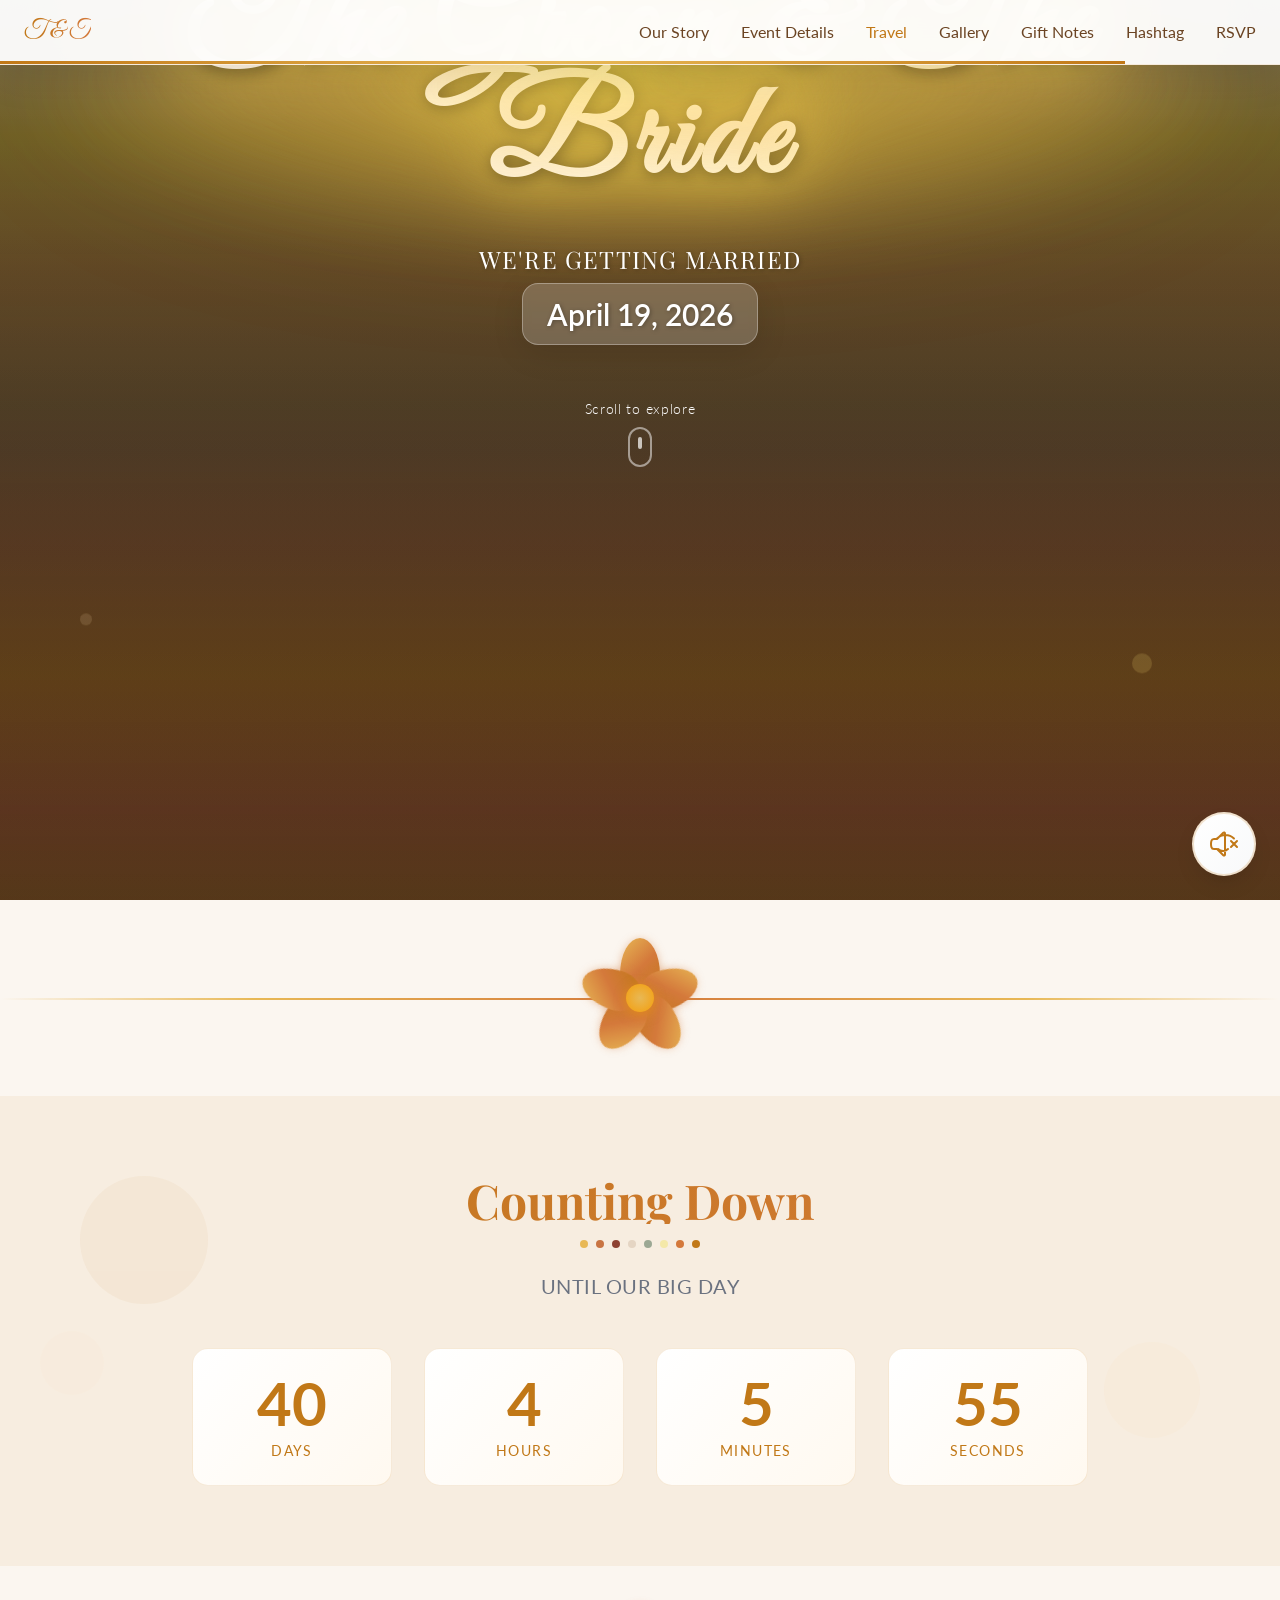
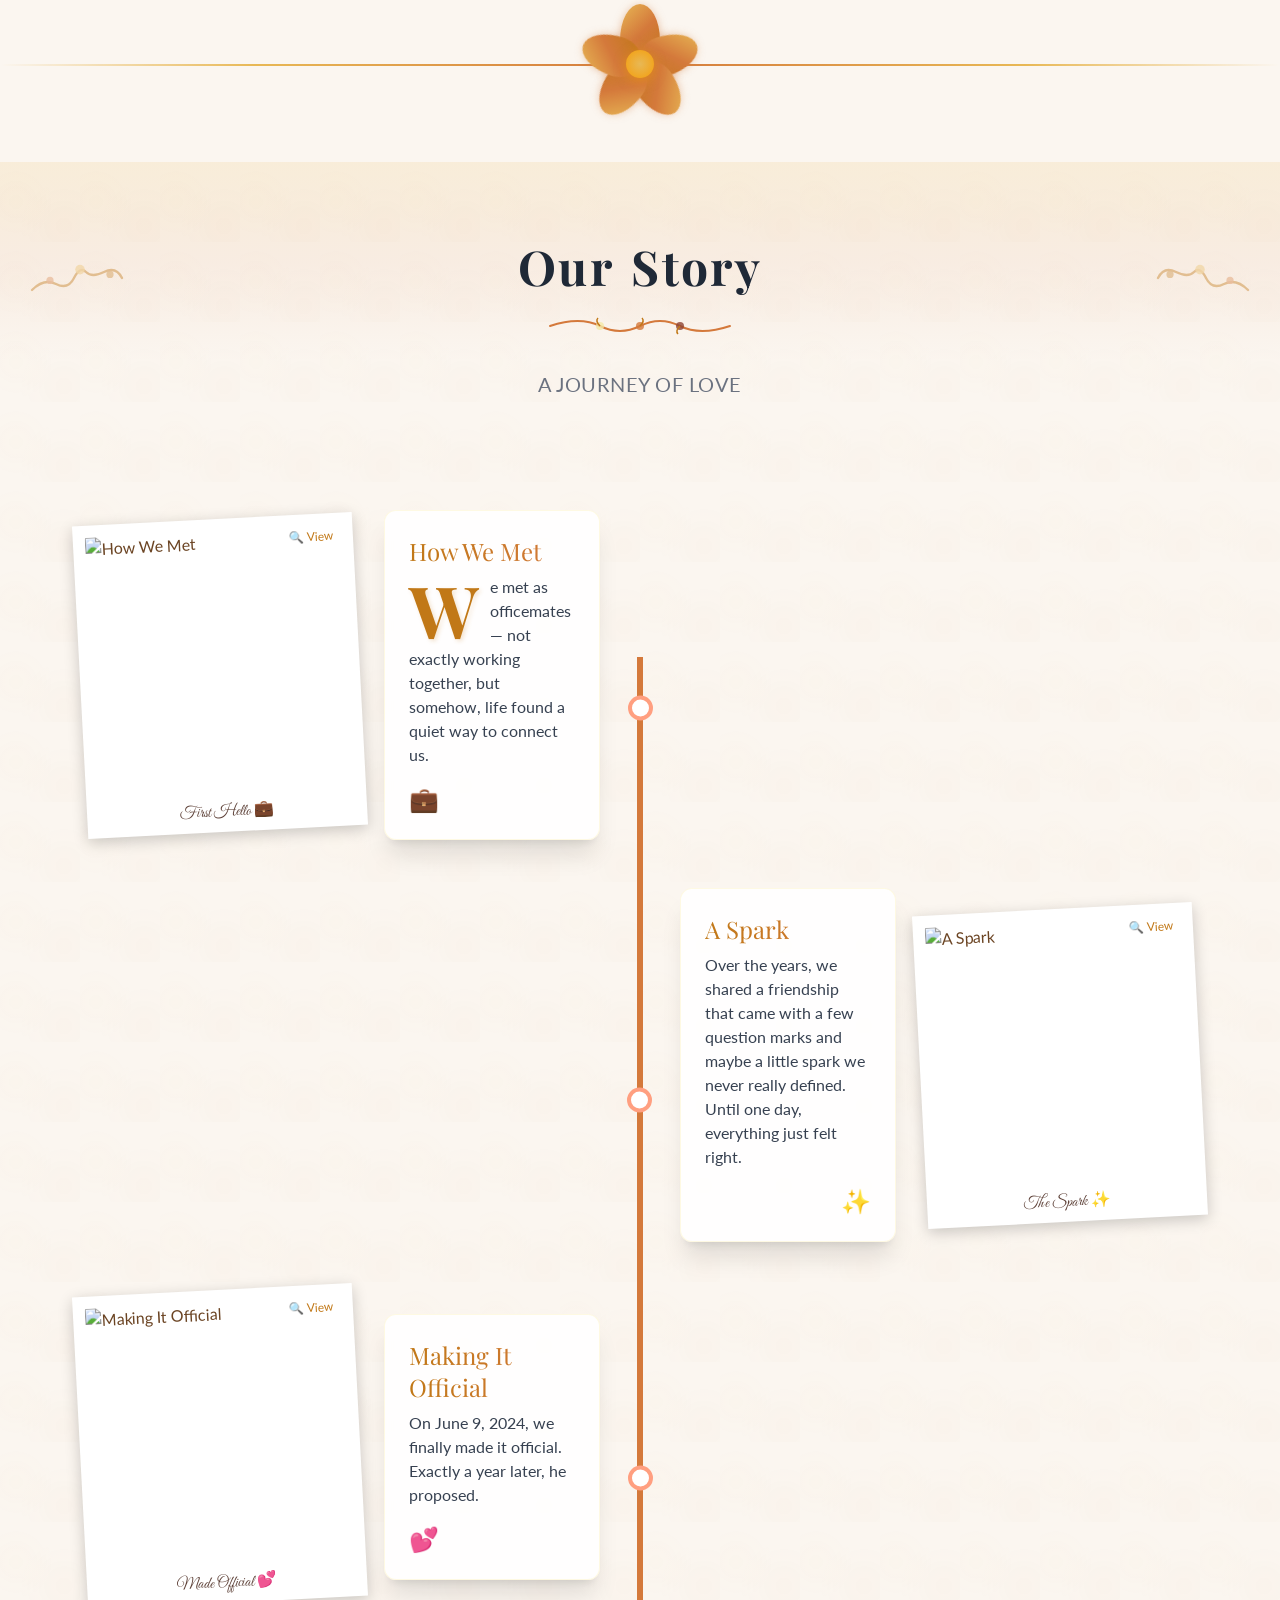
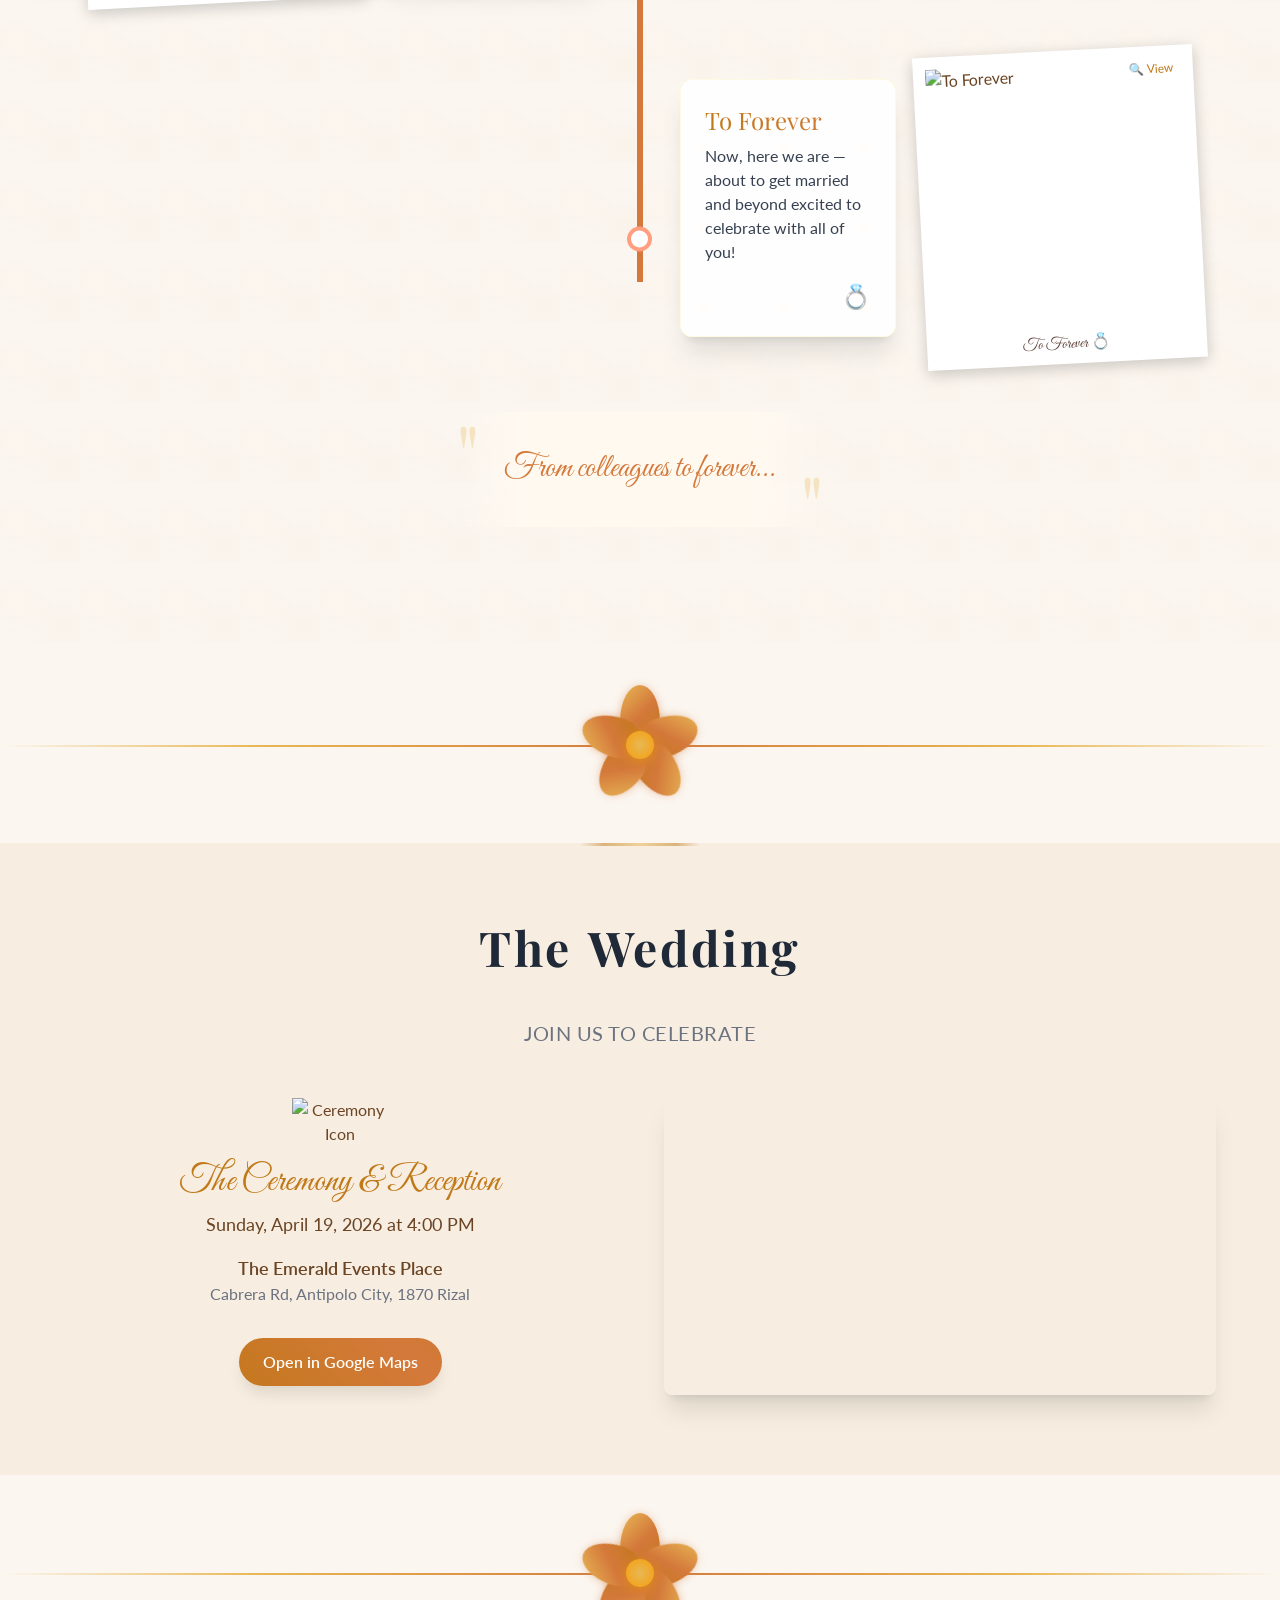
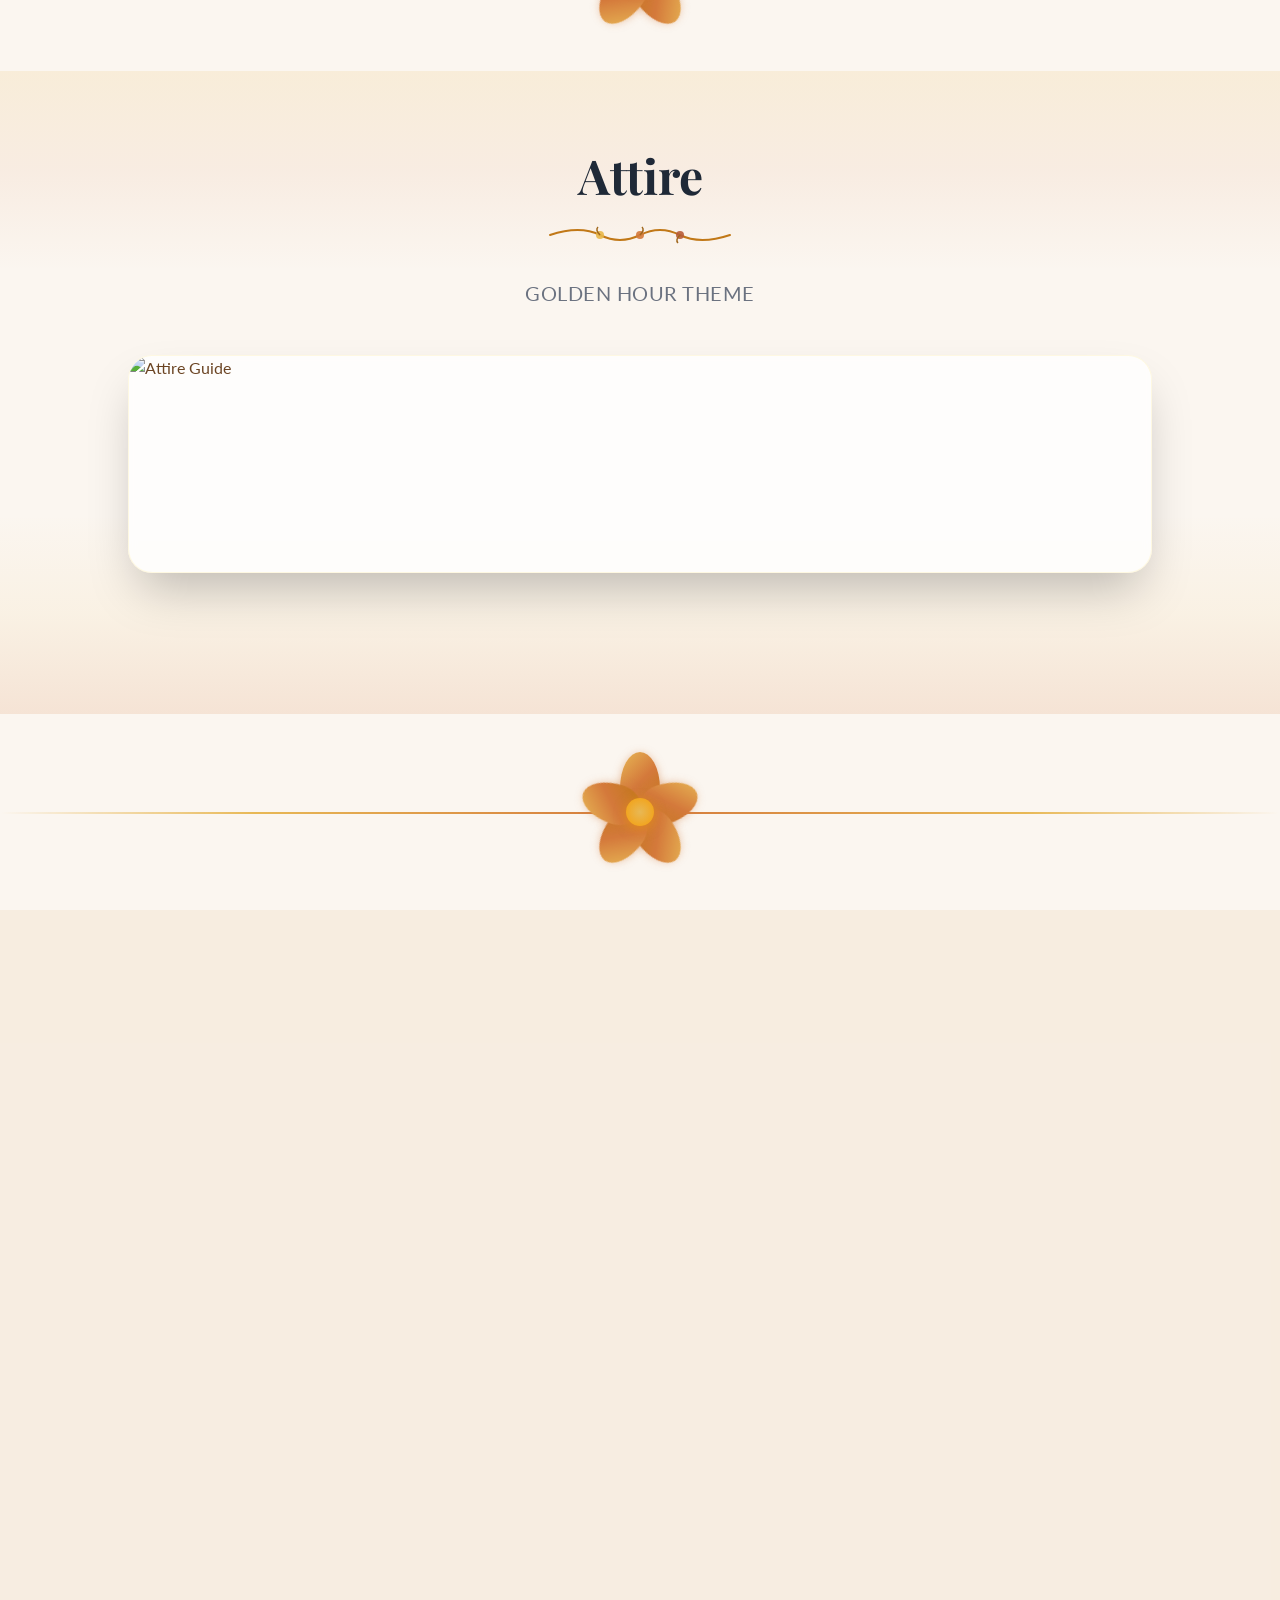
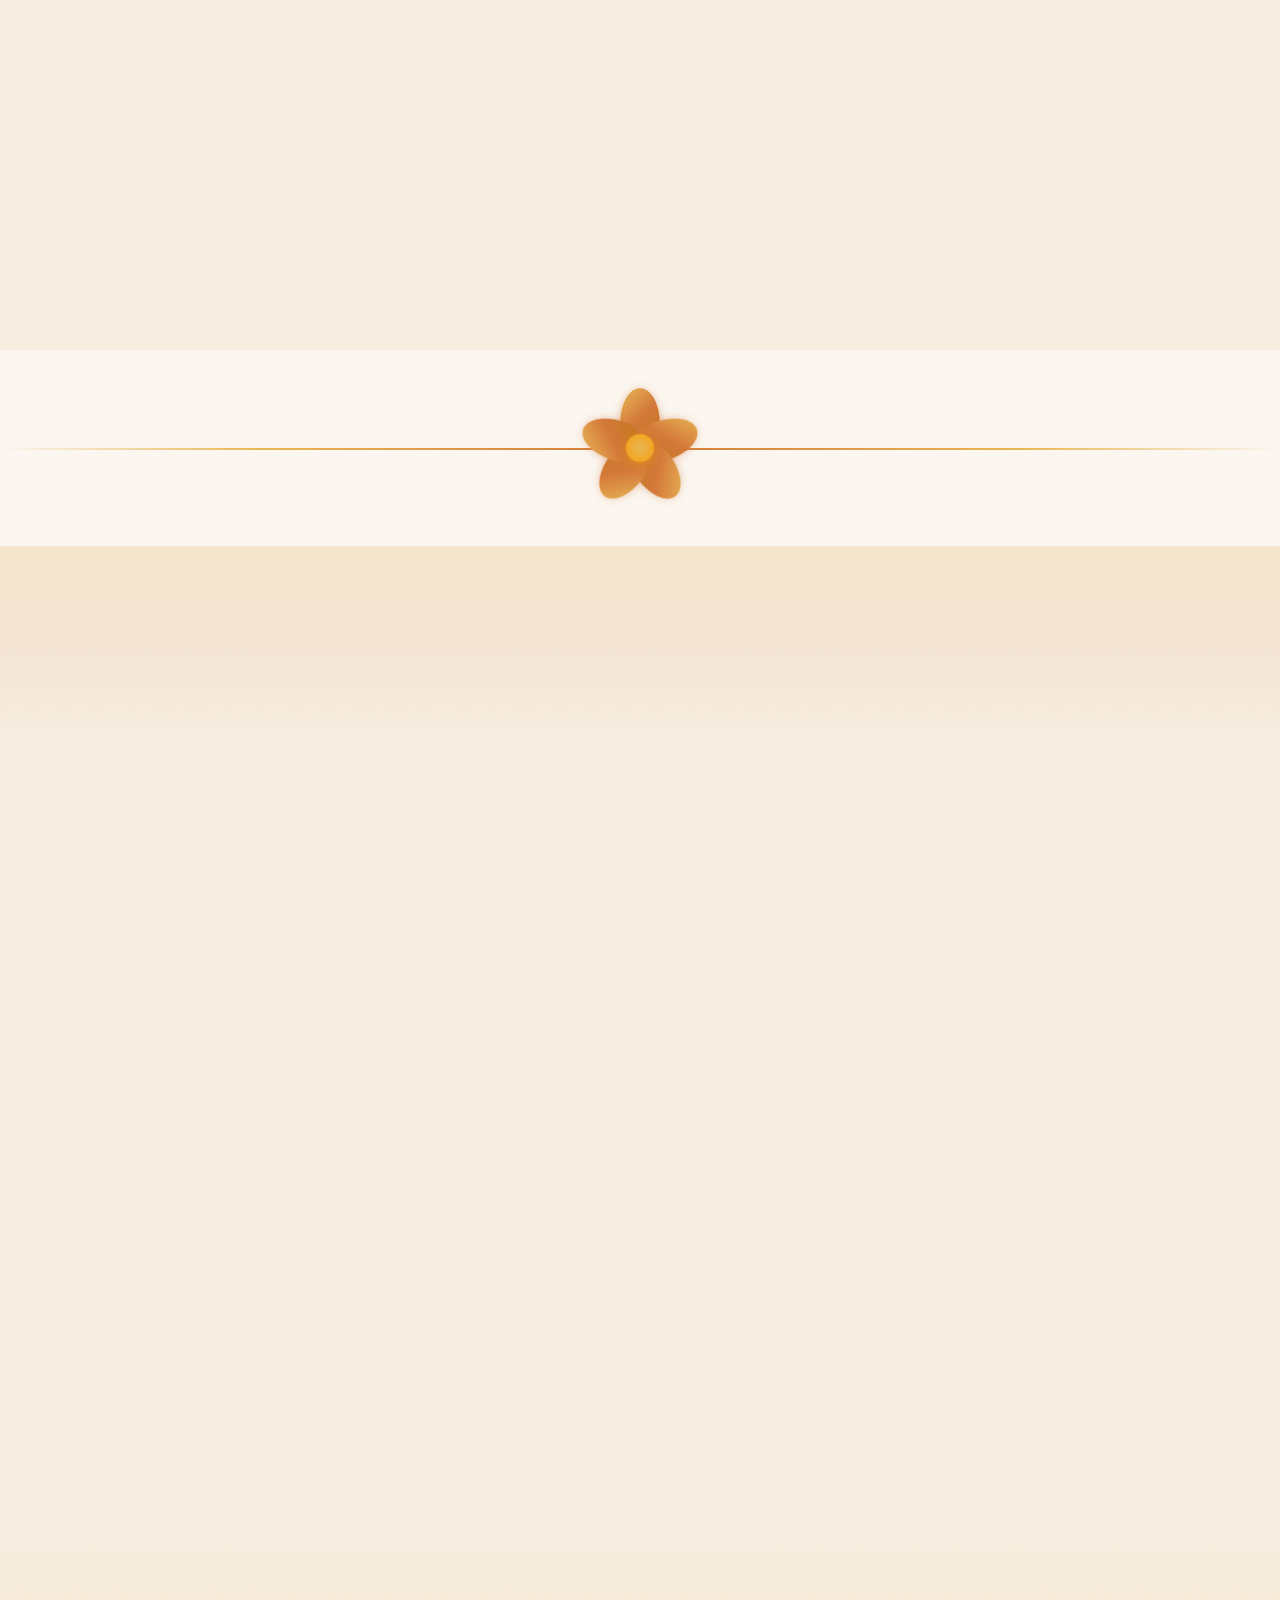
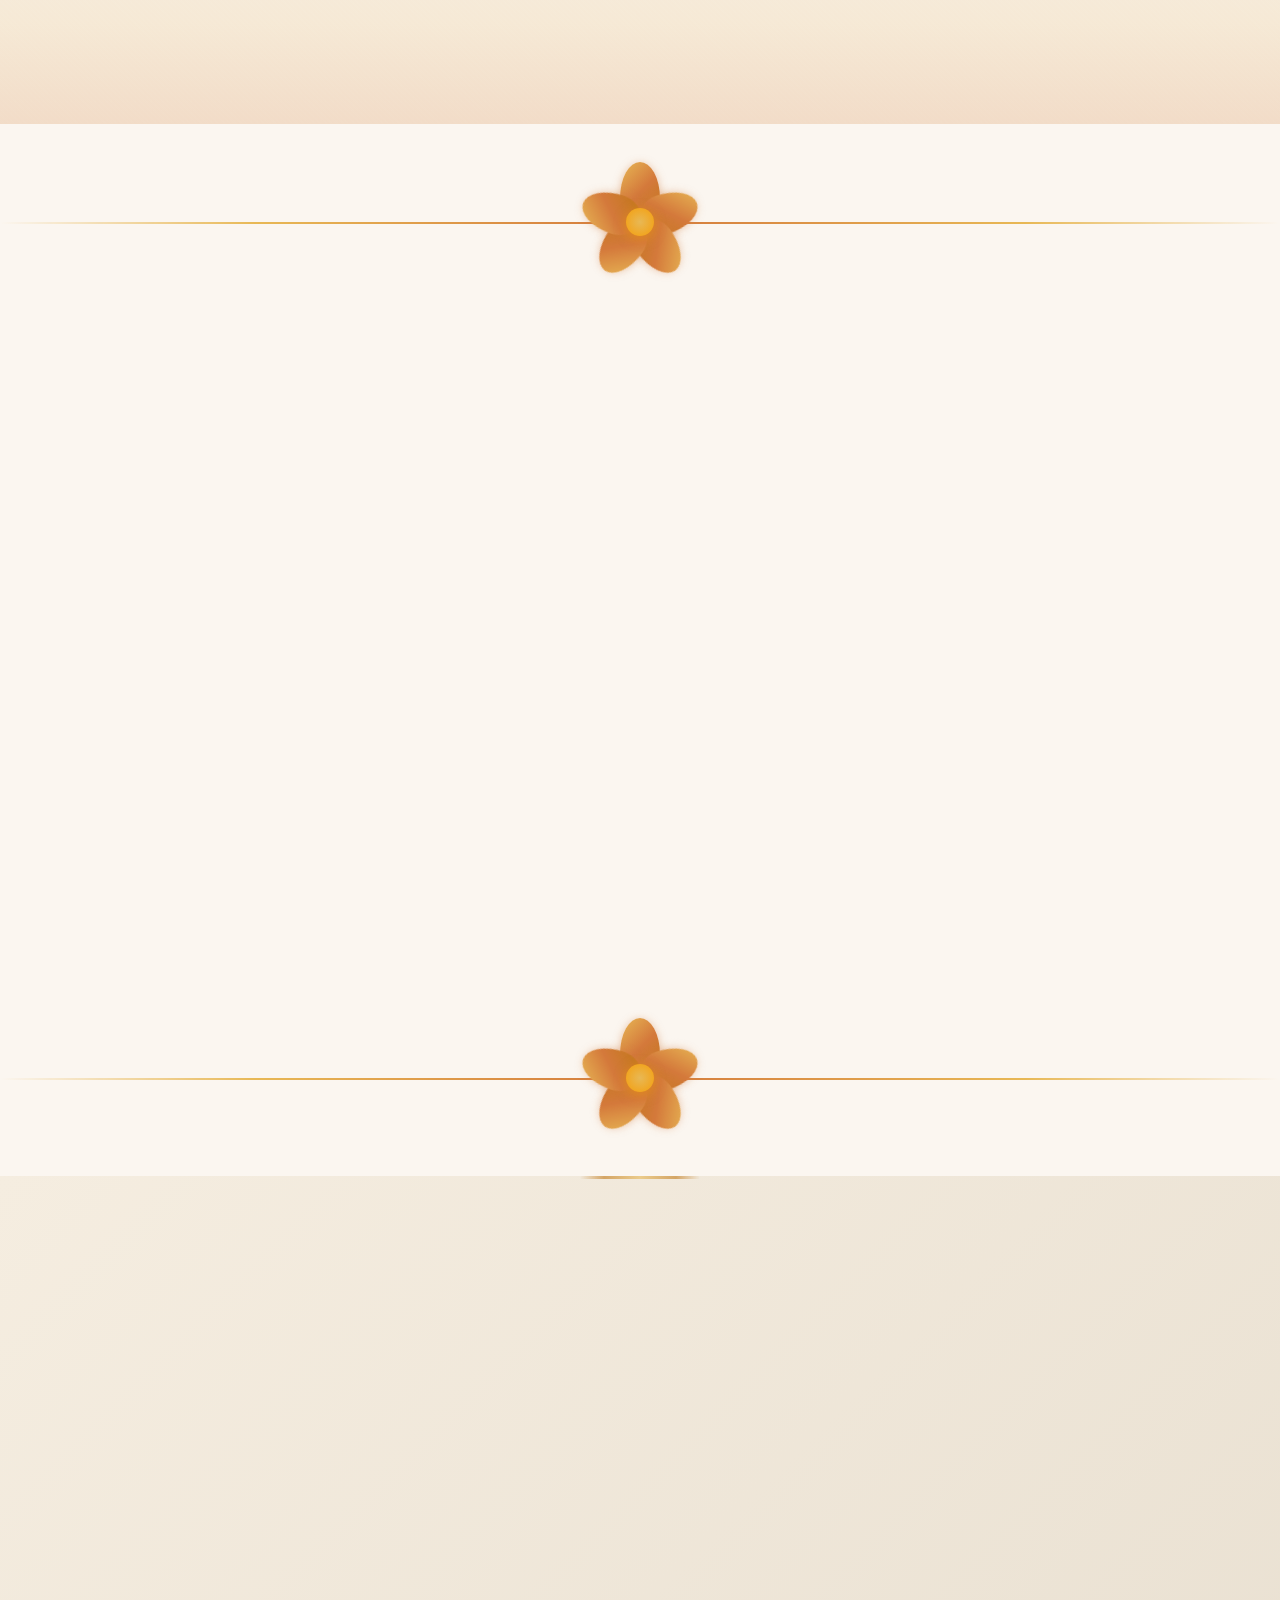
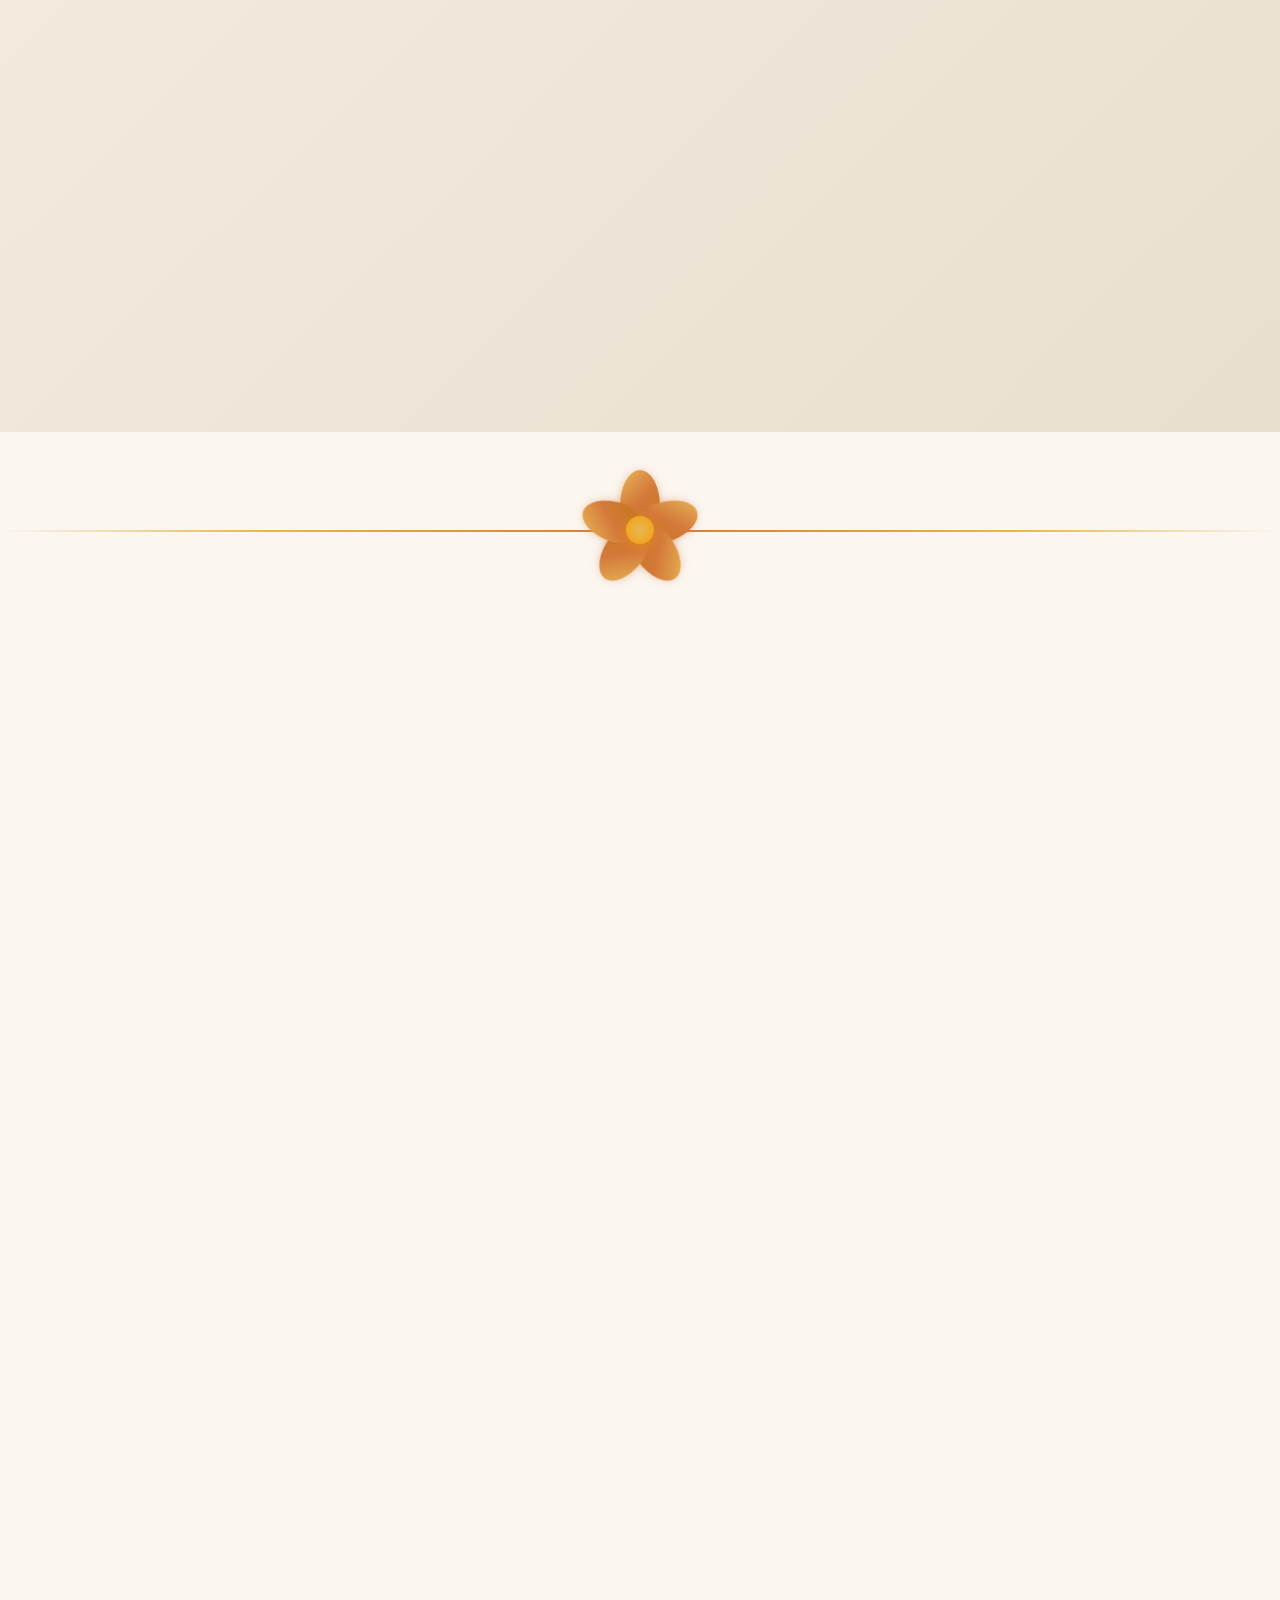
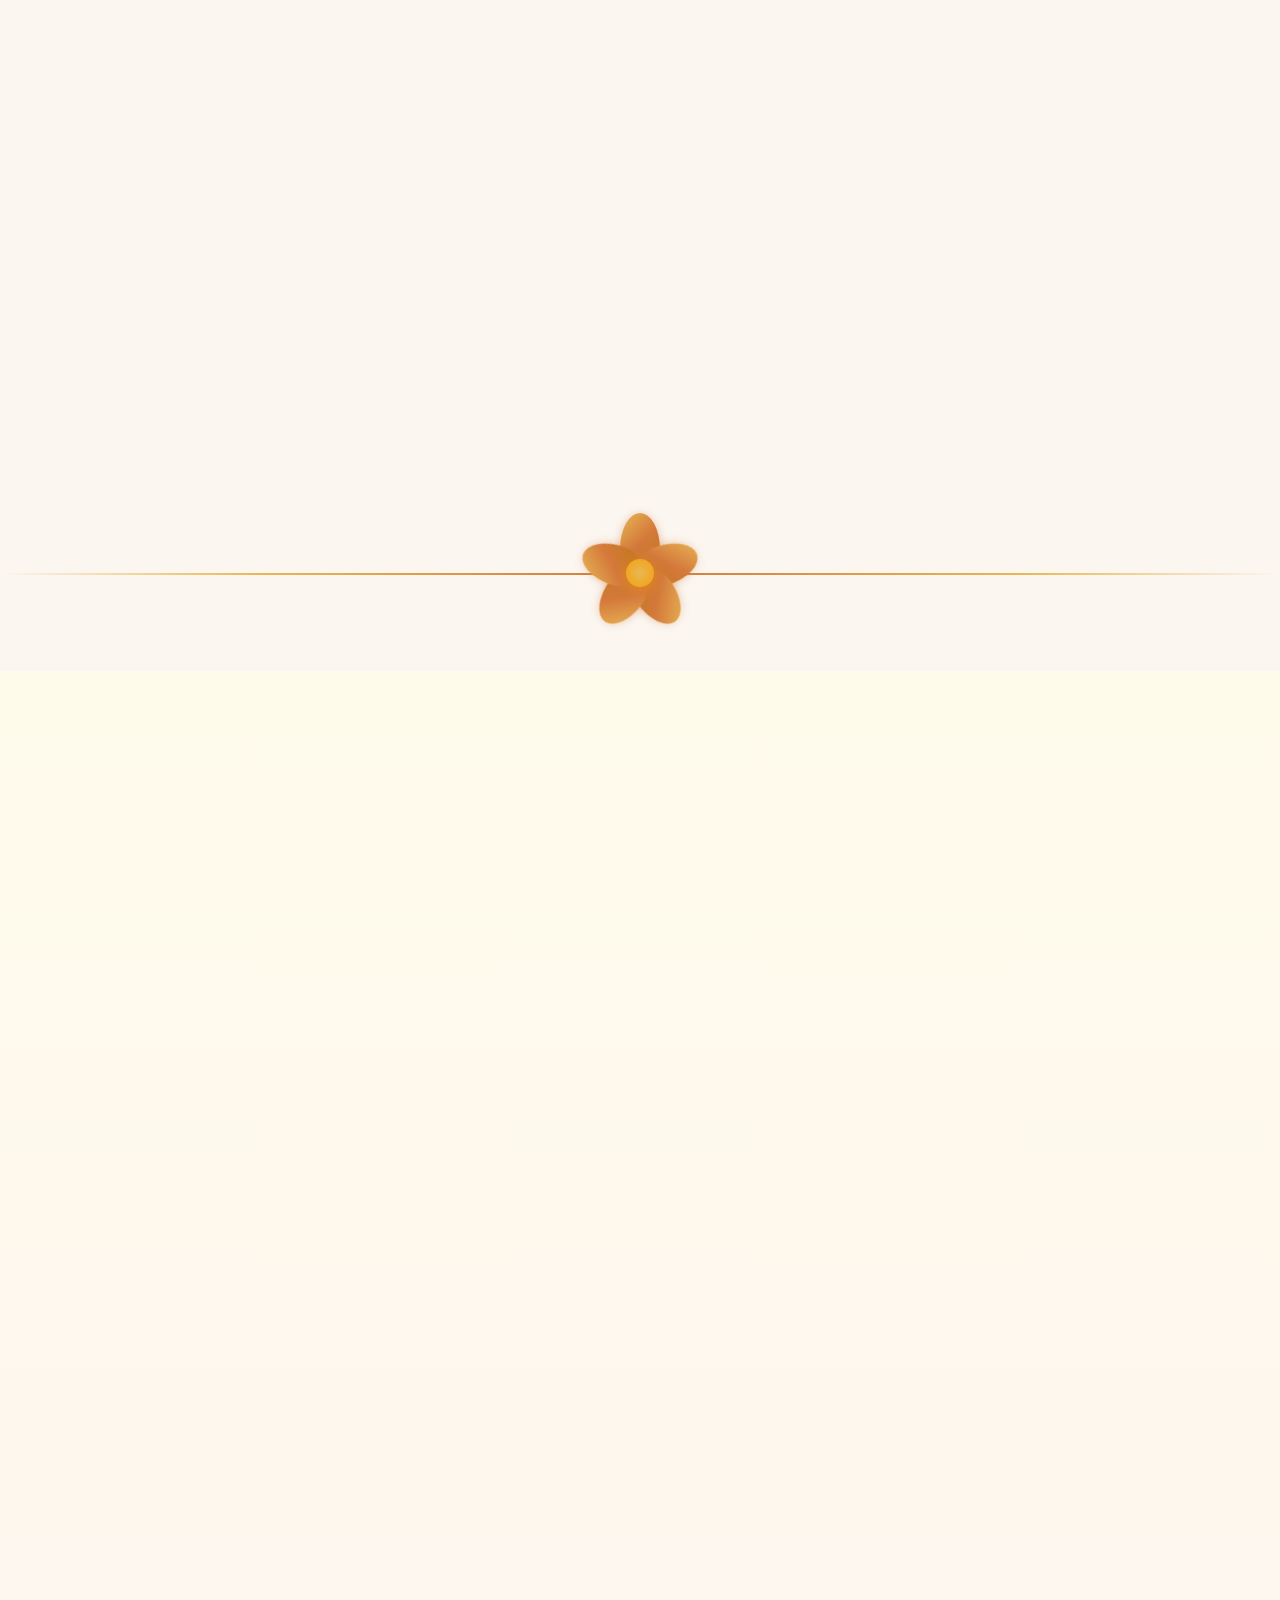
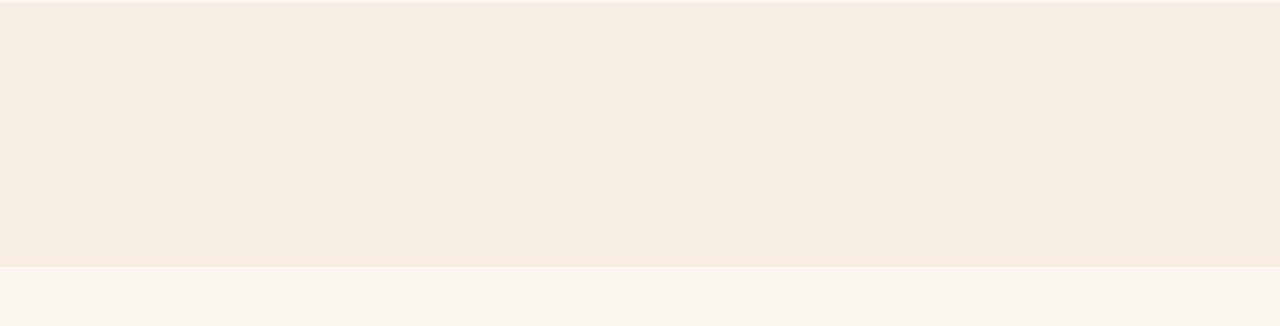
==== commit 28f0ab98: "Add files via upload" ====
--- a/sample.html
+++ b/sample.html
@@ -440,9 +440,9 @@
 <!-- ============================================================ -->
 <!--  BACKGROUND LAYERS (controlled by CONFIG.background)        -->
 <!-- ============================================================ -->
-<div class="atmospheric-haze" id="bg-haze"></div>
-<div id="color-temperature-overlay" class="color-temperature-overlay" style="opacity: 0.236865;"></div>
-<div class="sparkle-container" id="bg-sparkles"><div class="golden-sparkle" style="left: 5%; bottom: -5%; width: 3px; height: 3px; animation-duration: 8s; animation-delay: 0s; --sparkle-x: 15px;"></div><div class="golden-sparkle" style="left: 15%; bottom: -5%; width: 3px; height: 3px; animation-duration: 10s; animation-delay: 1s; --sparkle-x: -20px;"></div><div class="golden-sparkle" style="left: 25%; bottom: -5%; width: 3px; height: 3px; animation-duration: 9s; animation-delay: 2s; --sparkle-x: 25px;"></div><div class="golden-sparkle" style="left: 35%; bottom: -5%; width: 3px; height: 3px; animation-duration: 11s; animation-delay: 3s; --sparkle-x: -15px;"></div><div class="golden-sparkle" style="left: 45%; bottom: -5%; width: 3px; height: 3px; animation-duration: 8.5s; animation-delay: 4s; --sparkle-x: 18px;"></div><div class="golden-sparkle" style="left: 55%; bottom: -5%; width: 3px; height: 3px; animation-duration: 10.5s; animation-delay: 5s; --sparkle-x: -22px;"></div><div class="golden-sparkle" style="left: 65%; bottom: -5%; width: 3px; height: 3px; animation-duration: 9.5s; animation-delay: 6s; --sparkle-x: 20px;"></div><div class="golden-sparkle" style="left: 75%; bottom: -5%; width: 3px; height: 3px; animation-duration: 11.5s; animation-delay: 7s; --sparkle-x: -18px;"></div><div class="golden-sparkle" style="left: 85%; bottom: -5%; width: 3px; height: 3px; animation-duration: 8s; animation-delay: 0.5s; --sparkle-x: 16px;"></div><div class="golden-sparkle" style="left: 95%; bottom: -5%; width: 3px; height: 3px; animation-duration: 10s; animation-delay: 1.5s; --sparkle-x: -24px;"></div><div class="golden-sparkle" style="left: 10%; bottom: -5%; width: 3px; height: 3px; animation-duration: 9s; animation-delay: 2.5s; --sparkle-x: 22px;"></div><div class="golden-sparkle" style="left: 20%; bottom: -5%; width: 3px; height: 3px; animation-duration: 11s; animation-delay: 3.5s; --sparkle-x: -19px;"></div><div class="golden-sparkle" style="left: 30%; bottom: -5%; width: 3px; height: 3px; animation-duration: 8.5s; animation-delay: 4.5s; --sparkle-x: 17px;"></div><div class="golden-sparkle" style="left: 40%; bottom: -5%; width: 3px; height: 3px; animation-duration: 10.5s; animation-delay: 5.5s; --sparkle-x: -21px;"></div><div class="golden-sparkle" style="left: 50%; bottom: -5%; width: 3px; height: 3px; animation-duration: 9.5s; animation-delay: 6.5s; --sparkle-x: 23px;"></div></div>
+<div class="atmospheric-haze" id="bg-haze" style="display: none;"></div>
+<div id="color-temperature-overlay" class="color-temperature-overlay" style="opacity: 0.8; display: none;"></div>
+<div class="sparkle-container" id="bg-sparkles" style="display: none;"></div>
 <div id="golden-sun" class="golden-sun">
     <div class="sun-rays">
         <div class="sun-ray" style="transform:rotate(0deg)"></div><div class="sun-ray" style="transform:rotate(45deg)"></div>
@@ -451,10 +451,10 @@
         <div class="sun-ray" style="transform:rotate(270deg)"></div><div class="sun-ray" style="transform:rotate(315deg)"></div>
     </div>
 </div>
-<div class="bokeh-container" id="bg-bokeh"><div class="bokeh-circle" style="width: 165px; height: 165px; top: 20%; left: 10%; animation-delay: 0s; animation-duration: 12s; background: radial-gradient(circle, rgba(232, 184, 85, 0.48) 0%, transparent 70%); box-shadow: rgba(232, 184, 85, 0.48) 0px 0px 25px;"></div><div class="bokeh-circle" style="width: 215px; height: 215px; top: 60%; right: 15%; animation-delay: -3s; animation-duration: 18s; background: radial-gradient(circle, rgba(212, 121, 59, 0.42) 0%, transparent 70%); box-shadow: rgba(212, 121, 59, 0.42) 0px 0px 25px;"></div><div class="bokeh-circle" style="width: 135px; height: 135px; left: 20%; bottom: 25%; animation-delay: -6s; animation-duration: 14s; background: radial-gradient(circle, rgba(244, 232, 168, 0.52) 0%, transparent 70%); box-shadow: rgba(244, 232, 168, 0.52) 0px 0px 25px;"></div><div class="bokeh-circle" style="width: 195px; height: 195px; top: 40%; right: 25%; animation-delay: -9s; animation-duration: 16s; background: radial-gradient(circle, rgba(193, 120, 23, 0.38) 0%, transparent 70%); box-shadow: rgba(193, 120, 23, 0.38) 0px 0px 25px;"></div><div class="bokeh-circle" style="width: 155px; height: 155px; right: 10%; bottom: 15%; animation-delay: -12s; animation-duration: 13s; background: radial-gradient(circle, rgba(229, 213, 195, 0.48) 0%, transparent 70%); box-shadow: rgba(229, 213, 195, 0.48) 0px 0px 25px;"></div><div class="bokeh-circle" style="width: 175px; height: 175px; top: 10%; right: 30%; animation-delay: -15s; animation-duration: 17s; background: radial-gradient(circle, rgba(156, 168, 148, 0.42) 0%, transparent 70%); box-shadow: rgba(156, 168, 148, 0.42) 0px 0px 25px;"></div></div>
-<div class="dust-container" id="bg-dust"><div class="dust-particle" style="width: 8px; height: 8px; left: 10%; bottom: -5%; animation: 10s linear 0s infinite normal none running dustFloat; --drift-x: 30px;"></div><div class="dust-particle" style="width: 7px; height: 7px; left: 25%; bottom: -5%; animation: 12s linear 1s infinite normal none running dustFloat; --drift-x: -25px;"></div><div class="dust-particle" style="width: 10px; height: 10px; left: 40%; bottom: -5%; animation: 14s linear 2s infinite normal none running dustFloat; --drift-x: 40px;"></div><div class="dust-particle" style="width: 7px; height: 7px; left: 55%; bottom: -5%; animation: 11s linear 3s infinite normal none running dustFloat; --drift-x: -35px;"></div><div class="dust-particle" style="width: 8px; height: 8px; left: 70%; bottom: -5%; animation: 13s linear 4s infinite normal none running dustFloat; --drift-x: 28px;"></div><div class="dust-particle" style="width: 7px; height: 7px; left: 85%; bottom: -5%; animation: 15s linear 5s infinite normal none running dustFloat; --drift-x: -30px;"></div><div class="dust-particle" style="width: 10px; height: 10px; left: 15%; bottom: -5%; animation: 12s linear 6s infinite normal none running dustFloat; --drift-x: 35px;"></div><div class="dust-particle" style="width: 8px; height: 8px; left: 30%; bottom: -5%; animation: 16s linear 7s infinite normal none running dustFloat; --drift-x: -28px;"></div><div class="dust-particle" style="width: 7px; height: 7px; left: 45%; bottom: -5%; animation: 11s linear 0.5s infinite normal none running dustFloat; --drift-x: 32px;"></div><div class="dust-particle" style="width: 8px; height: 8px; left: 60%; bottom: -5%; animation: 13s linear 1.5s infinite normal none running dustFloat; --drift-x: -38px;"></div><div class="dust-particle" style="width: 10px; height: 10px; left: 75%; bottom: -5%; animation: 14s linear 2.5s infinite normal none running dustFloat; --drift-x: 26px;"></div><div class="dust-particle" style="width: 7px; height: 7px; left: 90%; bottom: -5%; animation: 12s linear 3.5s infinite normal none running dustFloat; --drift-x: -32px;"></div><div class="dust-particle" style="width: 8px; height: 8px; left: 5%; bottom: -5%; animation: 15s linear 4.5s infinite normal none running dustFloat; --drift-x: 34px;"></div><div class="dust-particle" style="width: 7px; height: 7px; left: 20%; bottom: -5%; animation: 11s linear 5.5s infinite normal none running dustFloat; --drift-x: -29px;"></div><div class="dust-particle" style="width: 10px; height: 10px; left: 35%; bottom: -5%; animation: 13s linear 6.5s infinite normal none running dustFloat; --drift-x: 36px;"></div><div class="dust-particle" style="width: 8px; height: 8px; left: 50%; bottom: -5%; animation: 16s linear 7.5s infinite normal none running dustFloat; --drift-x: -31px;"></div><div class="dust-particle" style="width: 7px; height: 7px; left: 65%; bottom: -5%; animation: 12s linear 1.2s infinite normal none running dustFloat; --drift-x: 27px;"></div><div class="dust-particle" style="width: 8px; height: 8px; left: 80%; bottom: -5%; animation: 14s linear 2.2s infinite normal none running dustFloat; --drift-x: -33px;"></div><div class="dust-particle" style="width: 10px; height: 10px; left: 95%; bottom: -5%; animation: 11s linear 3.2s infinite normal none running dustFloat; --drift-x: 29px;"></div><div class="dust-particle" style="width: 7px; height: 7px; left: 12%; bottom: -5%; animation: 15s linear 4.2s infinite normal none running dustFloat; --drift-x: -37px;"></div></div>
+<div class="bokeh-container" id="bg-bokeh"><div class="bokeh-circle" style="width: 123.75px; height: 123.75px; top: 20%; left: 10%; animation-delay: 0s; animation-duration: 16s; background: radial-gradient(circle, rgba(232, 184, 85, 0.48) 0%, transparent 70%); box-shadow: rgba(232, 184, 85, 0.48) 0px 0px 25px;"></div><div class="bokeh-circle" style="width: 161.25px; height: 161.25px; top: 60%; right: 15%; animation-delay: -3s; animation-duration: 24s; background: radial-gradient(circle, rgba(212, 121, 59, 0.42) 0%, transparent 70%); box-shadow: rgba(212, 121, 59, 0.42) 0px 0px 25px;"></div><div class="bokeh-circle" style="width: 101.25px; height: 101.25px; left: 20%; bottom: 25%; animation-delay: -6s; animation-duration: 18.7s; background: radial-gradient(circle, rgba(244, 232, 168, 0.52) 0%, transparent 70%); box-shadow: rgba(244, 232, 168, 0.52) 0px 0px 25px;"></div><div class="bokeh-circle" style="width: 146.25px; height: 146.25px; top: 40%; right: 25%; animation-delay: -9s; animation-duration: 21.3s; background: radial-gradient(circle, rgba(193, 120, 23, 0.38) 0%, transparent 70%); box-shadow: rgba(193, 120, 23, 0.38) 0px 0px 25px;"></div><div class="bokeh-circle" style="width: 116.25px; height: 116.25px; right: 10%; bottom: 15%; animation-delay: -12s; animation-duration: 17.3s; background: radial-gradient(circle, rgba(229, 213, 195, 0.48) 0%, transparent 70%); box-shadow: rgba(229, 213, 195, 0.48) 0px 0px 25px;"></div></div>
+<div class="dust-container" id="bg-dust"><div class="dust-particle" style="width: 6px; height: 6px; left: 10%; bottom: -5%; animation: 13.3s linear 0s infinite normal none running dustFloat; --drift-x: 30px;"></div><div class="dust-particle" style="width: 5.25px; height: 5.25px; left: 25%; bottom: -5%; animation: 16s linear 1s infinite normal none running dustFloat; --drift-x: -25px;"></div><div class="dust-particle" style="width: 7.5px; height: 7.5px; left: 40%; bottom: -5%; animation: 18.7s linear 2s infinite normal none running dustFloat; --drift-x: 40px;"></div><div class="dust-particle" style="width: 5.25px; height: 5.25px; left: 55%; bottom: -5%; animation: 14.7s linear 3s infinite normal none running dustFloat; --drift-x: -35px;"></div><div class="dust-particle" style="width: 6px; height: 6px; left: 70%; bottom: -5%; animation: 17.3s linear 4s infinite normal none running dustFloat; --drift-x: 28px;"></div><div class="dust-particle" style="width: 5.25px; height: 5.25px; left: 85%; bottom: -5%; animation: 20s linear 5s infinite normal none running dustFloat; --drift-x: -30px;"></div><div class="dust-particle" style="width: 7.5px; height: 7.5px; left: 15%; bottom: -5%; animation: 16s linear 6s infinite normal none running dustFloat; --drift-x: 35px;"></div><div class="dust-particle" style="width: 6px; height: 6px; left: 30%; bottom: -5%; animation: 21.3s linear 7s infinite normal none running dustFloat; --drift-x: -28px;"></div><div class="dust-particle" style="width: 5.25px; height: 5.25px; left: 45%; bottom: -5%; animation: 14.7s linear 0.5s infinite normal none running dustFloat; --drift-x: 32px;"></div><div class="dust-particle" style="width: 6px; height: 6px; left: 60%; bottom: -5%; animation: 17.3s linear 1.5s infinite normal none running dustFloat; --drift-x: -38px;"></div><div class="dust-particle" style="width: 7.5px; height: 7.5px; left: 75%; bottom: -5%; animation: 18.7s linear 2.5s infinite normal none running dustFloat; --drift-x: 26px;"></div><div class="dust-particle" style="width: 5.25px; height: 5.25px; left: 90%; bottom: -5%; animation: 16s linear 3.5s infinite normal none running dustFloat; --drift-x: -32px;"></div><div class="dust-particle" style="width: 6px; height: 6px; left: 5%; bottom: -5%; animation: 20s linear 4.5s infinite normal none running dustFloat; --drift-x: 34px;"></div><div class="dust-particle" style="width: 5.25px; height: 5.25px; left: 20%; bottom: -5%; animation: 14.7s linear 5.5s infinite normal none running dustFloat; --drift-x: -29px;"></div><div class="dust-particle" style="width: 7.5px; height: 7.5px; left: 35%; bottom: -5%; animation: 17.3s linear 6.5s infinite normal none running dustFloat; --drift-x: 36px;"></div></div>
 <!-- New background effect layers -->
-<div class="bg-fx-layer" id="bg-petals" style="display: none;"></div>
+<div class="bg-fx-layer" id="bg-petals" style=""><img class="petal-particle" src="https://exi0r.github.io/wedding/image/yellowpet3.png" style="width: 18.7px; height: auto; left: 86.6%; top: -5vh; --x1: 33.9px; --x2: -47.6px; --x3: -1.0px; --x4: -32.1px; --r1: 65deg; --r2: 130deg; --r3: 194deg; --r4: 259deg; animation: 28.6s ease-in-out 12.4s infinite normal none running petalDrift;"><img class="petal-particle" src="https://exi0r.github.io/wedding/image/yellowpet2.png" style="width: 22.7px; height: auto; left: 46.4%; top: -5vh; --x1: -38.8px; --x2: 20.3px; --x3: -29.2px; --x4: -12.9px; --r1: -93deg; --r2: -185deg; --r3: -278deg; --r4: -371deg; animation: 23.2s ease-in-out 7.8s infinite normal none running petalDrift;"><img class="petal-particle" src="https://exi0r.github.io/wedding/image/yellowpet1.png" style="width: 25.5px; height: auto; left: 43.3%; top: -5vh; --x1: 69.5px; --x2: -30.8px; --x3: 57.3px; --x4: 31.1px; --r1: -56deg; --r2: -113deg; --r3: -169deg; --r4: -226deg; animation: 22.6s ease-in-out 10.1s infinite normal none running petalDrift;"><img class="petal-particle" src="https://exi0r.github.io/wedding/image/yellowpet2.png" style="width: 23.1px; height: auto; left: 38.3%; top: -5vh; --x1: 70.5px; --x2: -79.0px; --x3: 15.5px; --x4: -38.1px; --r1: -55deg; --r2: -111deg; --r3: -166deg; --r4: -222deg; animation: 17.6s ease-in-out 18.9s infinite normal none running petalDrift;"><img class="petal-particle" src="https://exi0r.github.io/wedding/image/yellowpet1.png" style="width: 18.2px; height: auto; left: 64.6%; top: -5vh; --x1: -44.5px; --x2: 21.5px; --x3: -35.1px; --x4: -17.3px; --r1: -80deg; --r2: -160deg; --r3: -239deg; --r4: -319deg; animation: 27.1s ease-in-out 0.8s infinite normal none running petalDrift;"><img class="petal-particle" src="https://exi0r.github.io/wedding/image/yellowpet3.png" style="width: 28.5px; height: auto; left: 78.8%; top: -5vh; --x1: 51.1px; --x2: -48.5px; --x3: 19.1px; --x4: -14.7px; --r1: 63deg; --r2: 126deg; --r3: 189deg; --r4: 252deg; animation: 21.2s ease-in-out 12s infinite normal none running petalDrift;"><img class="petal-particle" src="https://exi0r.github.io/wedding/image/yellowpet3.png" style="width: 20.8px; height: auto; left: 43.2%; top: -5vh; --x1: 58.5px; --x2: -44.8px; --x3: 31.4px; --x4: -1.3px; --r1: -72deg; --r2: -144deg; --r3: -216deg; --r4: -288deg; animation: 25.9s ease-in-out 16s infinite normal none running petalDrift;"><img class="petal-particle" src="https://exi0r.github.io/wedding/image/yellowpet1.png" style="width: 24.1px; height: auto; left: 97%; top: -5vh; --x1: -40.7px; --x2: 23.3px; --x3: -28.9px; --x4: -10.6px; --r1: 49deg; --r2: 97deg; --r3: 146deg; --r4: 195deg; animation: 24.4s ease-in-out 4.5s infinite normal none running petalDrift;"><img class="petal-particle" src="https://exi0r.github.io/wedding/image/yellowpet1.png" style="width: 30.6px; height: auto; left: 21.5%; top: -5vh; --x1: 38.9px; --x2: -44.0px; --x3: 8.2px; --x4: -21.5px; --r1: 86deg; --r2: 171deg; --r3: 257deg; --r4: 342deg; animation: 16.1s ease-in-out 4.2s infinite normal none running petalDrift;"><img class="petal-particle" src="https://exi0r.github.io/wedding/image/yellowpet1.png" style="width: 18.4px; height: auto; left: 43.5%; top: -5vh; --x1: 26.7px; --x2: -26.4px; --x3: 9.0px; --x4: -9.3px; --r1: -88deg; --r2: -175deg; --r3: -263deg; --r4: -351deg; animation: 27.7s ease-in-out 2.7s infinite normal none running petalDrift;"><img class="petal-particle" src="https://exi0r.github.io/wedding/image/yellowpet3.png" style="width: 30.2px; height: auto; left: 34.9%; top: -5vh; --x1: -64.0px; --x2: 65.8px; --x3: -19.4px; --x4: 25.8px; --r1: -80deg; --r2: -160deg; --r3: -241deg; --r4: -321deg; animation: 16.4s ease-in-out 2.5s infinite normal none running petalDrift;"><img class="petal-particle" src="https://exi0r.github.io/wedding/image/yellowpet1.png" style="width: 27.5px; height: auto; left: 42.3%; top: -5vh; --x1: 67.8px; --x2: -26.3px; --x3: 59.2px; --x4: 35.7px; --r1: -59deg; --r2: -118deg; --r3: -177deg; --r4: -235deg; animation: 26.3s ease-in-out 4.3s infinite normal none running petalDrift;"><img class="petal-particle" src="https://exi0r.github.io/wedding/image/yellowpet3.png" style="width: 25px; height: auto; left: 15.5%; top: -5vh; --x1: 71.7px; --x2: -28.2px; --x3: 62.3px; --x4: 37.3px; --r1: -69deg; --r2: -138deg; --r3: -206deg; --r4: -275deg; animation: 21.2s ease-in-out 7.9s infinite normal none running petalDrift;"><img class="petal-particle" src="https://exi0r.github.io/wedding/image/yellowpet2.png" style="width: 31.3px; height: auto; left: 28.9%; top: -5vh; --x1: -46.6px; --x2: 41.3px; --x3: -19.9px; --x4: 9.3px; --r1: 71deg; --r2: 142deg; --r3: 213deg; --r4: 284deg; animation: 26s ease-in-out 4.5s infinite normal none running petalDrift;"><img class="petal-particle" src="https://exi0r.github.io/wedding/image/yellowpet1.png" style="width: 29.8px; height: auto; left: 63.9%; top: -5vh; --x1: -41.8px; --x2: 37.3px; --x3: -17.8px; --x4: 8.6px; --r1: -50deg; --r2: -101deg; --r3: -151deg; --r4: -202deg; animation: 19.7s ease-in-out 7.7s infinite normal none running petalDrift;"><img class="petal-particle" src="https://exi0r.github.io/wedding/image/yellowpet2.png" style="width: 31.7px; height: auto; left: 73.1%; top: -5vh; --x1: -39.1px; --x2: 17.5px; --x3: -32.0px; --x4: -17.1px; --r1: 61deg; --r2: 123deg; --r3: 184deg; --r4: 245deg; animation: 17.5s ease-in-out 7.6s infinite normal none running petalDrift;"><img class="petal-particle" src="https://exi0r.github.io/wedding/image/yellowpet1.png" style="width: 21.4px; height: auto; left: 42%; top: -5vh; --x1: 45.8px; --x2: -59.2px; --x3: 3.1px; --x4: -36.1px; --r1: -79deg; --r2: -158deg; --r3: -237deg; --r4: -316deg; animation: 21.1s ease-in-out 11.5s infinite normal none running petalDrift;"></div>
 <div class="bg-fx-layer" id="bg-goldrain" style="display: none;"></div>
 <div class="bg-fx-layer" id="bg-fireflies" style="display: none;"></div>
 <div class="bg-fx-layer" id="bg-glitter" style="display: none;"></div>
@@ -499,13 +499,13 @@
 <!--  HEADER / NAVIGATION                                         -->
 <!-- ============================================================ -->
 <header id="home" class="fixed top-0 left-0 right-0 z-40 bg-white/90 backdrop-blur-md shadow-lg transition-all duration-500 border-b border-amber-600/10" style="background: rgba(255, 255, 255, 0.95); backdrop-filter: blur(20px); box-shadow: rgba(0, 0, 0, 0.1) 0px 10px 40px;">
-    <div id="scroll-progress" class="absolute bottom-0 left-0" style="width: 18.9492%;"></div>
+    <div id="scroll-progress" class="absolute bottom-0 left-0" style="width: 87.8516%;"></div>
     <div class="container mx-auto px-6 py-4 flex justify-between items-center">
         <a href="#home" class="text-2xl font-heading text-amber-700 shimmer-text transition-all duration-300 hover:scale-110" id="nav-brand">T &amp; T</a>
         <nav class="hidden md:flex space-x-8">
-            <a href="#story" class="nav-link relative group transition-all duration-300 hover:text-amber-700 text-amber-700">Our Story<span class="absolute bottom-0 left-0 w-0 h-0.5 bg-amber-600 transition-all duration-300 group-hover:w-full"></span></a>
+            <a href="#story" class="nav-link relative group transition-all duration-300 hover:text-amber-700">Our Story<span class="absolute bottom-0 left-0 w-0 h-0.5 bg-amber-600 transition-all duration-300 group-hover:w-full"></span></a>
             <a href="#event" class="nav-link relative group transition-all duration-300 hover:text-amber-700">Event Details<span class="absolute bottom-0 left-0 w-0 h-0.5 bg-amber-600 transition-all duration-300 group-hover:w-full"></span></a>
-            <a href="#travel" class="nav-link relative group transition-all duration-300 hover:text-amber-700">Travel<span class="absolute bottom-0 left-0 w-0 h-0.5 bg-amber-600 transition-all duration-300 group-hover:w-full"></span></a>
+            <a href="#travel" class="nav-link relative group transition-all duration-300 hover:text-amber-700 text-amber-700">Travel<span class="absolute bottom-0 left-0 w-0 h-0.5 bg-amber-600 transition-all duration-300 group-hover:w-full"></span></a>
             <a href="#gallery" class="nav-link relative group transition-all duration-300 hover:text-amber-700">Gallery<span class="absolute bottom-0 left-0 w-0 h-0.5 bg-amber-600 transition-all duration-300 group-hover:w-full"></span></a>
             <a href="#giftnotes" class="nav-link relative group transition-all duration-300 hover:text-amber-700">Gift Notes<span class="absolute bottom-0 left-0 w-0 h-0.5 bg-amber-600 transition-all duration-300 group-hover:w-full"></span></a>
             <a href="#hashtag" class="nav-link relative group transition-all duration-300 hover:text-amber-700">Hashtag<span class="absolute bottom-0 left-0 w-0 h-0.5 bg-amber-600 transition-all duration-300 group-hover:w-full"></span></a>
@@ -517,9 +517,9 @@
     </div>
     <div id="mobile-menu" class="hidden md:hidden bg-white/95 backdrop-blur-md border-t border-amber-600/10">
         <div class="px-6 py-4 space-y-1">
-            <a href="#story" class="block py-3 nav-link text-center rounded-lg hover:bg-amber-600/10 transition-all duration-300 transform hover:translate-x-2 text-amber-700">Our Story</a>
+            <a href="#story" class="block py-3 nav-link text-center rounded-lg hover:bg-amber-600/10 transition-all duration-300 transform hover:translate-x-2">Our Story</a>
             <a href="#event" class="block py-3 nav-link text-center rounded-lg hover:bg-amber-600/10 transition-all duration-300 transform hover:translate-x-2">Event Details</a>
-            <a href="#travel" class="block py-3 nav-link text-center rounded-lg hover:bg-amber-600/10 transition-all duration-300 transform hover:translate-x-2">Travel</a>
+            <a href="#travel" class="block py-3 nav-link text-center rounded-lg hover:bg-amber-600/10 transition-all duration-300 transform hover:translate-x-2 text-amber-700">Travel</a>
             <a href="#gallery" class="block py-3 nav-link text-center rounded-lg hover:bg-amber-600/10 transition-all duration-300 transform hover:translate-x-2">Gallery</a>
             <a href="#giftnotes" class="block py-3 nav-link text-center rounded-lg hover:bg-amber-600/10 transition-all duration-300 transform hover:translate-x-2">Gift Notes</a>
             <a href="#hashtag" class="block py-3 nav-link text-center rounded-lg hover:bg-amber-600/10 transition-all duration-300 transform hover:translate-x-2">Hashtag</a>
@@ -554,7 +554,7 @@
     <div class="shimmer-overlay"></div>
 
     <!-- Floating Dots (shown/hidden by CONFIG) -->
-    <div class="absolute inset-0 opacity-30 parallax-layer" id="hero-dots" data-parallax-speed="0.3" style="transform: translateY(-149.52px);">
+    <div class="absolute inset-0 opacity-30 parallax-layer" id="hero-dots" data-parallax-speed="0.3" style="transform: translateY(-146.64px);">
         <div class="absolute top-10 left-10 w-4 h-4 bg-amber-200 rounded-full float-gentle"></div>
         <div class="absolute top-20 right-20 w-6 h-6 bg-orange-200/70 rounded-full float-gentle" style="animation-delay:-1s;"></div>
         <div class="absolute bottom-32 left-20 w-3 h-3 bg-amber-100/50 rounded-full float-gentle" style="animation-delay:-2s;"></div>
@@ -562,7 +562,7 @@
     </div>
 
     <!-- Hero Content -->
-    <div class="relative z-10 p-6 parallax-layer aos-init aos-animate" data-parallax-speed="0.5" data-aos="fade-up" data-aos-duration="1000" style="transform: translateY(-228.8px);">
+    <div class="relative z-10 p-6 parallax-layer aos-init aos-animate" data-parallax-speed="0.5" data-aos="fade-up" data-aos-duration="1000" style="transform: translateY(-244px);">
         <div class="hero-content">
             <h1 class="font-heading text-5xl sm:text-6xl md:text-8xl lg:text-9xl mb-4 hero-names leading-tight" id="hero-names" data-names="The Groom &amp; The Bride" style="line-height:0.9;padding:0.2em 0;">The Groom &amp; The Bride</h1>
 
@@ -588,7 +588,7 @@
 </section>
 
 <!-- Flower Divider -->
-<div class="flower-divider" id="divider-1"><div class="flower-divider-line"></div><div class="flower-bloom blooming"><div class="flower-petal"></div><div class="flower-petal"></div><div class="flower-petal"></div><div class="flower-petal"></div><div class="flower-petal"></div><div class="flower-center"></div></div></div>
+<div class="flower-divider" id="divider-1"><div class="flower-divider-line"></div><div class="flower-bloom"><div class="flower-petal"></div><div class="flower-petal"></div><div class="flower-petal"></div><div class="flower-petal"></div><div class="flower-petal"></div><div class="flower-center"></div></div></div>
 
 <!-- ============================================================ -->
 <!--  SECTION 2: COUNTDOWN TIMER                                  -->
@@ -630,12 +630,12 @@
                 <div class="absolute bottom-2 left-1/2 transform -translate-x-1/2 text-xs opacity-0 group-hover:opacity-100 transition-opacity duration-300">🕐</div>
             </div>
             <div class="countdown-card group p-6 aos-init aos-animate" data-aos="zoom-in" data-aos-delay="700">
-                <div class="flipper" id="minutes-flipper"><div class="text-4xl md:text-6xl font-bold transition-all duration-300 group-hover:scale-110">28</div></div>
+                <div class="flipper" id="minutes-flipper"><div class="text-4xl md:text-6xl font-bold transition-all duration-300 group-hover:scale-110">5</div></div>
                 <div class="text-sm uppercase tracking-widest mt-2 transition-colors duration-300 group-hover:text-amber-700">Minutes</div>
                 <div class="absolute bottom-2 left-1/2 transform -translate-x-1/2 text-xs opacity-0 group-hover:opacity-100 transition-opacity duration-300">⏰</div>
             </div>
             <div class="countdown-card group p-6 aos-init aos-animate" data-aos="zoom-in" data-aos-delay="800">
-                <div class="flipper flipped" id="seconds-flipper"><div class="text-4xl md:text-6xl font-bold transition-all duration-300 group-hover:scale-110">37</div></div>
+                <div class="flipper" id="seconds-flipper"><div class="text-4xl md:text-6xl font-bold transition-all duration-300 group-hover:scale-110">55</div></div>
                 <div class="text-sm uppercase tracking-widest mt-2 transition-colors duration-300 group-hover:text-amber-700">Seconds</div>
                 <div class="absolute bottom-2 left-1/2 transform -translate-x-1/2 text-xs opacity-0 group-hover:opacity-100 transition-opacity duration-300">⚡</div>
             </div>
@@ -644,7 +644,7 @@
 </section>
 
 <!-- Flower Divider -->
-<div class="flower-divider" id="divider-2"><div class="flower-divider-line"></div><div class="flower-bloom blooming"><div class="flower-petal"></div><div class="flower-petal"></div><div class="flower-petal"></div><div class="flower-petal"></div><div class="flower-petal"></div><div class="flower-center"></div></div></div>
+<div class="flower-divider" id="divider-2"><div class="flower-divider-line"></div><div class="flower-bloom"><div class="flower-petal"></div><div class="flower-petal"></div><div class="flower-petal"></div><div class="flower-petal"></div><div class="flower-petal"></div><div class="flower-center"></div></div></div>
 
 <!-- ============================================================ -->
 <!--  SECTION 3: OUR STORY                                        -->
@@ -863,13 +863,13 @@
 <!-- ════════════════════════════════════════════════════ -->
 <section id="event" class="py-20 bg-amber-50 relative paper-texture top-accent-border">
     <div class="container mx-auto px-3 sm:px-6 text-center content-wrapper">
-        <h2 class="font-serif-display text-2xl sm:text-3xl md:text-4xl lg:text-5xl font-bold text-gray-800 elegant-heading aos-init" id="event-title" data-aos="fade-up">The Wedding</h2>
-        <div class="citrus-garland mt-3 sm:mt-4 mb-4 sm:mb-6 aos-init" data-aos="fade-up" data-aos-delay="100">
+        <h2 class="font-serif-display text-2xl sm:text-3xl md:text-4xl lg:text-5xl font-bold text-gray-800 elegant-heading aos-init aos-animate" id="event-title" data-aos="fade-up">The Wedding</h2>
+        <div class="citrus-garland mt-3 sm:mt-4 mb-4 sm:mb-6 aos-init aos-animate" data-aos="fade-up" data-aos-delay="100">
             <div class="citrus-dot"></div><div class="citrus-dot"></div><div class="citrus-dot"></div><div class="citrus-dot"></div><div class="citrus-dot"></div><div class="citrus-dot"></div><div class="citrus-dot"></div><div class="citrus-dot"></div>
         </div>
-        <p class="text-sm sm:text-base md:text-lg lg:text-xl uppercase tracking-wide text-gray-500 mb-6 sm:mb-8 md:mb-12 aos-init" id="event-subtitle" data-aos="fade-up" data-aos-delay="200">JOIN US TO CELEBRATE</p>
+        <p class="text-sm sm:text-base md:text-lg lg:text-xl uppercase tracking-wide text-gray-500 mb-6 sm:mb-8 md:mb-12 aos-init aos-animate" id="event-subtitle" data-aos="fade-up" data-aos-delay="200">JOIN US TO CELEBRATE</p>
         <div class="grid grid-cols-2 gap-3 sm:gap-6 md:gap-12 max-w-6xl mx-auto items-center">
-            <div class="text-center aos-init" data-aos="fade-right">
+            <div class="text-center aos-init aos-animate" data-aos="fade-right">
                 <div class="mb-2 sm:mb-4">
                     <img src="https://img.icons8.com/ios/100/81A26B/wedding-rings.png" alt="Ceremony Icon" class="mx-auto w-12 sm:w-16 md:w-20 lg:w-24 h-auto">
                 </div>
@@ -881,7 +881,7 @@
                     <a id="event-maps-link" href="https://maps.app.goo.gl/v1xjURzm47ShGyDP6" target="_blank" class="btn-primary text-xs sm:text-sm md:text-base px-3 py-2 sm:px-6 sm:py-3">Open in Google Maps</a>
                 </div>
             </div>
-            <div class="h-48 sm:h-64 md:h-80 lg:h-full min-h-[200px] sm:min-h-[300px] rounded-lg shadow-xl overflow-hidden aos-init" data-aos="fade-left">
+            <div class="h-48 sm:h-64 md:h-80 lg:h-full min-h-[200px] sm:min-h-[300px] rounded-lg shadow-xl overflow-hidden aos-init aos-animate" data-aos="fade-left">
                 <iframe id="event-map-embed" src="https://www.google.com/maps/embed?pb=!1m14!1m8!1m3!1d61783.25814589349!2d121.166947!3d14.573208!3m2!1i1024!2i768!4f13.1!3m3!1m2!1s0x3397c7fb8fce5735%3A0xc84901512d88bd1e!2sThe%20Emerald%20Events%20Place!5e0!3m2!1sen!2sjp!4v1752373039070!5m2!1sen!2sjp" width="100%" height="100%" style="border:0;" allowfullscreen="" loading="lazy" referrerpolicy="no-referrer-when-downgrade"></iframe>
             </div>
         </div>
@@ -899,20 +899,20 @@
     <div class="gradient-overlay-bottom"></div>
     <div class="container mx-auto px-6 content-wrapper">
         <div class="text-center mb-12">
-            <h2 class="font-serif-display text-5xl font-bold text-gray-800 aos-init" id="attire-title" data-aos="fade-up">Attire</h2>
-            <div class="botanical-divider mt-4 mb-6 aos-init" data-aos="fade-up" data-aos-delay="100">
+            <h2 class="font-serif-display text-5xl font-bold text-gray-800 aos-init aos-animate" id="attire-title" data-aos="fade-up">Attire</h2>
+            <div class="botanical-divider mt-4 mb-6 aos-init aos-animate" data-aos="fade-up" data-aos-delay="100">
                 <svg viewBox="0 0 200 40" xmlns="http://www.w3.org/2000/svg">
                     <path class="vine-path" d="M 10,20 Q 40,10 60,20 T 100,20 T 140,20 T 190,20" stroke="var(--cp)" stroke-width="2" fill="none" stroke-linecap="round"></path>
                     <circle cx="60" cy="20" r="4" fill="#E8B84B" opacity="0.9"></circle><circle cx="100" cy="20" r="4" fill="var(--cs)" opacity="0.9"></circle><circle cx="140" cy="20" r="4" fill="#B85C38" opacity="0.9"></circle>
                     <path d="M 60,20 Q 55,15 58,12" stroke="#A0671C" stroke-width="1.5" fill="none"></path><path d="M 100,20 Q 105,15 102,12" stroke="#A0671C" stroke-width="1.5" fill="none"></path><path d="M 140,20 Q 135,25 138,28" stroke="#A0671C" stroke-width="1.5" fill="none"></path>
                 </svg>
             </div>
-            <p class="text-xl uppercase tracking-wide text-gray-500 aos-init" id="attire-theme" data-aos="fade-up" data-aos-delay="200">Golden Hour Theme</p>
-        </div>
-        <div class="max-w-5xl mx-auto aos-init" data-aos="fade-up" data-aos-delay="300">
+            <p class="text-xl uppercase tracking-wide text-gray-500 aos-init aos-animate" id="attire-theme" data-aos="fade-up" data-aos-delay="200">Golden Hour Theme</p>
+        </div>
+        <div class="max-w-5xl mx-auto aos-init aos-animate" data-aos="fade-up" data-aos-delay="300">
             <div class="bg-white/80 backdrop-blur-sm rounded-3xl shadow-2xl overflow-hidden border border-amber-100/50 ornate-border">
                 <img id="attire-image" src="https://exi0r.github.io/wedding/image/1attire.jpg" alt="Attire Guide" class="w-full h-auto object-contain">
-                <div class="bg-gradient-to-r from-amber-50/95 to-orange-50/80 backdrop-blur-md p-6 sm:p-8 aos-init" data-aos="fade-up" data-aos-delay="400">
+                <div class="bg-gradient-to-r from-amber-50/95 to-orange-50/80 backdrop-blur-md p-6 sm:p-8 aos-init aos-animate" data-aos="fade-up" data-aos-delay="400">
                     <p class="text-sm sm:text-base font-semibold text-gray-700 mb-4 text-center font-serif-display text-xl">Color Palette</p>
                     <div class="flex justify-center gap-3 sm:gap-4 flex-wrap" id="attire-palette">
         <div class="group cursor-pointer text-center" title="Golden Yellow">
@@ -941,7 +941,7 @@
         </div></div>
                 </div>
             </div>
-            <div class="mt-8 text-center aos-init" data-aos="fade-up" data-aos-delay="500">
+            <div class="mt-8 text-center aos-init aos-animate" data-aos="fade-up" data-aos-delay="500">
                 <p class="text-lg text-gray-700 max-w-3xl mx-auto leading-relaxed" id="attire-note">We kindly request our guests to dress in <strong>formal attire</strong> following our golden hour theme.</p>
             </div>
         </div>
@@ -956,14 +956,14 @@
 <!-- ════════════════════════════════════════════════════ -->
 <section id="entourage" class="py-16 md:py-20 bg-amber-50">
     <div class="container mx-auto px-3 sm:px-6 content-wrapper text-center">
-        <h2 class="font-serif-display text-2xl sm:text-3xl md:text-4xl lg:text-5xl font-bold text-gray-800 aos-init" id="entourage-title" data-aos="fade-up">Our Entourage</h2>
-        <div class="citrus-garland mt-3 sm:mt-4 mb-4 sm:mb-6 aos-init" data-aos="fade-up" data-aos-delay="100">
+        <h2 class="font-serif-display text-2xl sm:text-3xl md:text-4xl lg:text-5xl font-bold text-gray-800 aos-init aos-animate" id="entourage-title" data-aos="fade-up">Our Entourage</h2>
+        <div class="citrus-garland mt-3 sm:mt-4 mb-4 sm:mb-6 aos-init aos-animate" data-aos="fade-up" data-aos-delay="100">
             <div class="citrus-dot"></div><div class="citrus-dot"></div><div class="citrus-dot"></div><div class="citrus-dot"></div><div class="citrus-dot"></div><div class="citrus-dot"></div><div class="citrus-dot"></div><div class="citrus-dot"></div>
         </div>
-        <p class="text-sm sm:text-base md:text-lg lg:text-xl uppercase tracking-wide text-gray-500 mb-6 sm:mb-8 md:mb-12 aos-init" id="entourage-subtitle" data-aos="fade-up" data-aos-delay="200">THE PEOPLE WHO STAND WITH US</p>
+        <p class="text-sm sm:text-base md:text-lg lg:text-xl uppercase tracking-wide text-gray-500 mb-6 sm:mb-8 md:mb-12 aos-init aos-animate" id="entourage-subtitle" data-aos="fade-up" data-aos-delay="200">THE PEOPLE WHO STAND WITH US</p>
         <!-- Couple card -->
         <div class="max-w-3xl mx-auto mb-8 sm:mb-12 md:mb-16">
-            <div class="interactive-card bg-white/95 backdrop-blur-sm rounded-xl sm:rounded-2xl shadow-xl p-4 sm:p-8 md:p-10 group aos-init" data-aos="zoom-in" data-aos-duration="800">
+            <div class="interactive-card bg-white/95 backdrop-blur-sm rounded-xl sm:rounded-2xl shadow-xl p-4 sm:p-8 md:p-10 group aos-init aos-animate" data-aos="zoom-in" data-aos-duration="800">
                 <div class="relative mb-4 sm:mb-6 md:mb-8">
                     <img id="entourage-couple-photo" src="https://exi0r.github.io/wedding/image/1groombride.jpg" alt="Groom and Bride" class="rounded-lg sm:rounded-xl w-full max-w-md mx-auto object-cover shadow-lg image-hover-effect">
                 </div>
@@ -975,75 +975,75 @@
         </div>
         <!-- Dynamically populated entourage groups -->
         <div id="entourage-groups"><div class="mb-8 sm:mb-12 md:mb-16">
-        <h3 class="text-xl sm:text-2xl md:text-3xl font-serif-display text-amber-700 mb-4 sm:mb-6 md:mb-8 aos-init" data-aos="fade-up">Parents</h3>
+        <h3 class="text-xl sm:text-2xl md:text-3xl font-serif-display text-amber-700 mb-4 sm:mb-6 md:mb-8 aos-init aos-animate" data-aos="fade-up">Parents</h3>
         <div class="grid grid-cols-2 gap-3 sm:gap-6 md:gap-8 max-w-4xl mx-auto">
-            <div class="bg-white/70 backdrop-blur-sm p-3 sm:p-6 md:p-8 rounded-xl shadow-md aos-init" data-aos="fade-right">
+            <div class="bg-white/70 backdrop-blur-sm p-3 sm:p-6 md:p-8 rounded-xl shadow-md aos-init aos-animate" data-aos="fade-right">
                 <h4 class="text-xs sm:text-base md:text-xl font-serif-display text-amber-700 mb-2 sm:mb-4 leading-tight">Parents of the Groom</h4><p class="font-heading text-amber-700 text-sm sm:text-lg md:text-xl lg:text-2xl">Alejandro Reyes</p><p class="font-heading text-amber-700 text-sm sm:text-lg md:text-xl lg:text-2xl">Maricel Reyes</p></div>
-            <div class="bg-white/70 backdrop-blur-sm p-3 sm:p-6 md:p-8 rounded-xl shadow-md aos-init" data-aos="fade-left">
+            <div class="bg-white/70 backdrop-blur-sm p-3 sm:p-6 md:p-8 rounded-xl shadow-md aos-init aos-animate" data-aos="fade-left">
                 <h4 class="text-xs sm:text-base md:text-xl font-serif-display text-amber-700 mb-2 sm:mb-4 leading-tight">Parents of the Bride</h4><p class="font-heading text-amber-700 text-sm sm:text-lg md:text-xl lg:text-2xl">Roberto Santos (deceased)</p><p class="font-heading text-amber-700 text-sm sm:text-lg md:text-xl lg:text-2xl">Corazon Santos</p></div>
         </div></div><div class="mb-8 sm:mb-12 md:mb-16">
-        <h3 class="text-xl sm:text-2xl md:text-3xl font-serif-display text-amber-700 mb-4 sm:mb-6 md:mb-8 aos-init" data-aos="fade-up">Best Man &amp; Maids of Honor</h3>
+        <h3 class="text-xl sm:text-2xl md:text-3xl font-serif-display text-amber-700 mb-4 sm:mb-6 md:mb-8 aos-init aos-animate" data-aos="fade-up">Best Man &amp; Maids of Honor</h3>
         <div class="grid grid-cols-2 gap-3 sm:gap-6 md:gap-8 max-w-4xl mx-auto">
-            <div class="bg-white/70 backdrop-blur-sm p-3 sm:p-6 md:p-8 rounded-xl shadow-md aos-init" data-aos="zoom-in" data-aos-duration="800">
+            <div class="bg-white/70 backdrop-blur-sm p-3 sm:p-6 md:p-8 rounded-xl shadow-md aos-init aos-animate" data-aos="zoom-in" data-aos-duration="800">
                 <h4 class="text-xs sm:text-base md:text-xl font-serif-display text-amber-700 mb-2 sm:mb-4 leading-tight">Best Man</h4><p class="font-heading text-amber-700 text-sm sm:text-lg md:text-xl lg:text-2xl">Miguel Torres</p></div>
-            <div class="bg-white/70 backdrop-blur-sm p-3 sm:p-6 md:p-8 rounded-xl shadow-md aos-init" data-aos="zoom-in" data-aos-duration="800" data-aos-delay="100">
+            <div class="bg-white/70 backdrop-blur-sm p-3 sm:p-6 md:p-8 rounded-xl shadow-md aos-init aos-animate" data-aos="zoom-in" data-aos-duration="800" data-aos-delay="100">
                 <h4 class="text-xs sm:text-base md:text-xl font-serif-display text-amber-700 mb-2 sm:mb-4 leading-tight">Maids of Honor</h4><p class="font-heading text-amber-700 text-sm sm:text-lg md:text-xl lg:text-2xl">Sofia Cruz</p><p class="font-heading text-amber-700 text-sm sm:text-lg md:text-xl lg:text-2xl">Isabella Lim</p></div>
         </div></div><div class="mb-8 sm:mb-12 md:mb-16">
-        <h3 class="text-xl sm:text-2xl md:text-3xl font-serif-display text-amber-700 mb-4 sm:mb-6 md:mb-8 aos-init" data-aos="fade-up">Principal Sponsors</h3>
+        <h3 class="text-xl sm:text-2xl md:text-3xl font-serif-display text-amber-700 mb-4 sm:mb-6 md:mb-8 aos-init aos-animate" data-aos="fade-up">Principal Sponsors</h3>
         <div class="grid grid-cols-2 gap-3 sm:gap-4 md:gap-6 max-w-3xl mx-auto">
             
-            <div class="bg-white rounded-xl shadow-md p-3 sm:p-4 md:p-6 transition-transform duration-300 hover:-translate-y-2 flex items-center justify-center aos-init" data-aos="fade-up" data-aos-delay="50">
+            <div class="bg-white rounded-xl shadow-md p-3 sm:p-4 md:p-6 transition-transform duration-300 hover:-translate-y-2 flex items-center justify-center aos-init aos-animate" data-aos="fade-up" data-aos-delay="50">
                 <h3 class="text-xs sm:text-sm md:text-base lg:text-xl font-heading text-amber-700 leading-tight">Mr. Antonio Villanueva</h3>
             </div>
-            <div class="bg-white rounded-xl shadow-md p-3 sm:p-4 md:p-6 transition-transform duration-300 hover:-translate-y-2 flex items-center justify-center aos-init" data-aos="fade-up" data-aos-delay="100">
+            <div class="bg-white rounded-xl shadow-md p-3 sm:p-4 md:p-6 transition-transform duration-300 hover:-translate-y-2 flex items-center justify-center aos-init aos-animate" data-aos="fade-up" data-aos-delay="100">
                 <h3 class="text-xs sm:text-sm md:text-base lg:text-xl font-heading text-amber-700 leading-tight">Mrs. Carmen Villanueva</h3>
             </div>
-            <div class="bg-white rounded-xl shadow-md p-3 sm:p-4 md:p-6 transition-transform duration-300 hover:-translate-y-2 flex items-center justify-center aos-init" data-aos="fade-up" data-aos-delay="150">
+            <div class="bg-white rounded-xl shadow-md p-3 sm:p-4 md:p-6 transition-transform duration-300 hover:-translate-y-2 flex items-center justify-center aos-init aos-animate" data-aos="fade-up" data-aos-delay="150">
                 <h3 class="text-xs sm:text-sm md:text-base lg:text-xl font-heading text-amber-700 leading-tight">Mr. Eduardo Mercado</h3>
             </div>
-            <div class="bg-white rounded-xl shadow-md p-3 sm:p-4 md:p-6 transition-transform duration-300 hover:-translate-y-2 flex items-center justify-center aos-init" data-aos="fade-up" data-aos-delay="200">
+            <div class="bg-white rounded-xl shadow-md p-3 sm:p-4 md:p-6 transition-transform duration-300 hover:-translate-y-2 flex items-center justify-center aos-init aos-animate" data-aos="fade-up" data-aos-delay="200">
                 <h3 class="text-xs sm:text-sm md:text-base lg:text-xl font-heading text-amber-700 leading-tight">Mrs. Luz Mercado</h3>
             </div>
-            <div class="bg-white rounded-xl shadow-md p-3 sm:p-4 md:p-6 transition-transform duration-300 hover:-translate-y-2 flex items-center justify-center aos-init" data-aos="fade-up" data-aos-delay="250">
+            <div class="bg-white rounded-xl shadow-md p-3 sm:p-4 md:p-6 transition-transform duration-300 hover:-translate-y-2 flex items-center justify-center aos-init aos-animate" data-aos="fade-up" data-aos-delay="250">
                 <h3 class="text-xs sm:text-sm md:text-base lg:text-xl font-heading text-amber-700 leading-tight">Mr. Ricardo Flores</h3>
             </div>
-            <div class="bg-white rounded-xl shadow-md p-3 sm:p-4 md:p-6 transition-transform duration-300 hover:-translate-y-2 flex items-center justify-center aos-init" data-aos="fade-up" data-aos-delay="300">
+            <div class="bg-white rounded-xl shadow-md p-3 sm:p-4 md:p-6 transition-transform duration-300 hover:-translate-y-2 flex items-center justify-center aos-init aos-animate" data-aos="fade-up" data-aos-delay="300">
                 <h3 class="text-xs sm:text-sm md:text-base lg:text-xl font-heading text-amber-700 leading-tight">Mrs. Amelia Flores</h3>
             </div>
-            <div class="bg-white rounded-xl shadow-md p-3 sm:p-4 md:p-6 transition-transform duration-300 hover:-translate-y-2 flex items-center justify-center aos-init" data-aos="fade-up" data-aos-delay="350">
+            <div class="bg-white rounded-xl shadow-md p-3 sm:p-4 md:p-6 transition-transform duration-300 hover:-translate-y-2 flex items-center justify-center aos-init aos-animate" data-aos="fade-up" data-aos-delay="350">
                 <h3 class="text-xs sm:text-sm md:text-base lg:text-xl font-heading text-amber-700 leading-tight">Mr. Benjamin Cruz</h3>
             </div>
-            <div class="bg-white rounded-xl shadow-md p-3 sm:p-4 md:p-6 transition-transform duration-300 hover:-translate-y-2 flex items-center justify-center aos-init" data-aos="fade-up" data-aos-delay="400">
+            <div class="bg-white rounded-xl shadow-md p-3 sm:p-4 md:p-6 transition-transform duration-300 hover:-translate-y-2 flex items-center justify-center aos-init aos-animate" data-aos="fade-up" data-aos-delay="400">
                 <h3 class="text-xs sm:text-sm md:text-base lg:text-xl font-heading text-amber-700 leading-tight">Mrs. Dolores Cruz</h3>
             </div>
-            <div class="bg-white rounded-xl shadow-md p-3 sm:p-4 md:p-6 transition-transform duration-300 hover:-translate-y-2 flex items-center justify-center aos-init" data-aos="fade-up" data-aos-delay="450">
+            <div class="bg-white rounded-xl shadow-md p-3 sm:p-4 md:p-6 transition-transform duration-300 hover:-translate-y-2 flex items-center justify-center aos-init aos-animate" data-aos="fade-up" data-aos-delay="450">
                 <h3 class="text-xs sm:text-sm md:text-base lg:text-xl font-heading text-amber-700 leading-tight">Mr. Fernando Navarro</h3>
             </div>
-            <div class="bg-white rounded-xl shadow-md p-3 sm:p-4 md:p-6 transition-transform duration-300 hover:-translate-y-2 flex items-center justify-center aos-init" data-aos="fade-up" data-aos-delay="500">
+            <div class="bg-white rounded-xl shadow-md p-3 sm:p-4 md:p-6 transition-transform duration-300 hover:-translate-y-2 flex items-center justify-center aos-init aos-animate" data-aos="fade-up" data-aos-delay="500">
                 <h3 class="text-xs sm:text-sm md:text-base lg:text-xl font-heading text-amber-700 leading-tight">Mrs. Rosario Navarro</h3>
             </div>
-            <div class="bg-white rounded-xl shadow-md p-3 sm:p-4 md:p-6 transition-transform duration-300 hover:-translate-y-2 flex items-center justify-center aos-init" data-aos="fade-up" data-aos-delay="550">
+            <div class="bg-white rounded-xl shadow-md p-3 sm:p-4 md:p-6 transition-transform duration-300 hover:-translate-y-2 flex items-center justify-center aos-init aos-animate" data-aos="fade-up" data-aos-delay="550">
                 <h3 class="text-xs sm:text-sm md:text-base lg:text-xl font-heading text-amber-700 leading-tight">Mrs. Consuelo Ramos</h3>
             </div>
-            <div class="bg-white rounded-xl shadow-md p-3 sm:p-4 md:p-6 transition-transform duration-300 hover:-translate-y-2 flex items-center justify-center aos-init" data-aos="fade-up" data-aos-delay="600">
+            <div class="bg-white rounded-xl shadow-md p-3 sm:p-4 md:p-6 transition-transform duration-300 hover:-translate-y-2 flex items-center justify-center aos-init aos-animate" data-aos="fade-up" data-aos-delay="600">
                 <h3 class="text-xs sm:text-sm md:text-base lg:text-xl font-heading text-amber-700 leading-tight">Mr. Vicente Ramos</h3>
             </div>
         </div></div><div class="mb-8 sm:mb-12 md:mb-16">
-        <h3 class="text-xl sm:text-2xl md:text-3xl font-serif-display text-amber-700 mb-4 sm:mb-6 md:mb-8 aos-init" data-aos="fade-up">Groomsmen &amp; Bridesmaids</h3>
+        <h3 class="text-xl sm:text-2xl md:text-3xl font-serif-display text-amber-700 mb-4 sm:mb-6 md:mb-8 aos-init aos-animate" data-aos="fade-up">Groomsmen &amp; Bridesmaids</h3>
         <div class="grid grid-cols-2 gap-3 sm:gap-6 md:gap-8 max-w-4xl mx-auto">
-            <div class="bg-white/70 backdrop-blur-sm p-3 sm:p-4 md:p-6 rounded-xl shadow-md aos-init" data-aos="fade-right">
+            <div class="bg-white/70 backdrop-blur-sm p-3 sm:p-4 md:p-6 rounded-xl shadow-md aos-init aos-animate" data-aos="fade-right">
                 <h4 class="text-sm sm:text-xl font-serif-display text-amber-700 mb-2 sm:mb-4 text-center leading-tight">Groomsmen</h4>
                 <ul class="space-y-1 sm:space-y-2 text-center"><li class="font-heading text-amber-700 text-sm sm:text-lg md:text-xl lg:text-2xl">Marco Dela Cruz</li><li class="font-heading text-amber-700 text-sm sm:text-lg md:text-xl lg:text-2xl">Paolo Fernandez</li><li class="font-heading text-amber-700 text-sm sm:text-lg md:text-xl lg:text-2xl">Luis Castillo</li><li class="font-heading text-amber-700 text-sm sm:text-lg md:text-xl lg:text-2xl">Carlo Mendoza</li><li class="font-heading text-amber-700 text-sm sm:text-lg md:text-xl lg:text-2xl">Rafael Santos</li></ul>
             </div>
-            <div class="bg-white/70 backdrop-blur-sm p-3 sm:p-4 md:p-6 rounded-xl shadow-md aos-init" data-aos="fade-left">
+            <div class="bg-white/70 backdrop-blur-sm p-3 sm:p-4 md:p-6 rounded-xl shadow-md aos-init aos-animate" data-aos="fade-left">
                 <h4 class="text-sm sm:text-xl font-serif-display text-amber-700 mb-2 sm:mb-4 text-center leading-tight">Bridesmaids</h4>
                 <ul class="space-y-1 sm:space-y-2 text-center"><li class="font-heading text-amber-700 text-sm sm:text-lg md:text-xl lg:text-2xl">Camille Torres</li><li class="font-heading text-amber-700 text-sm sm:text-lg md:text-xl lg:text-2xl">Jasmine Aquino</li><li class="font-heading text-amber-700 text-sm sm:text-lg md:text-xl lg:text-2xl">Nicole Bautista</li><li class="font-heading text-amber-700 text-sm sm:text-lg md:text-xl lg:text-2xl">Francesca Reyes</li><li class="font-heading text-amber-700 text-sm sm:text-lg md:text-xl lg:text-2xl">Amanda Gomez</li><li class="font-heading text-amber-700 text-sm sm:text-lg md:text-xl lg:text-2xl">Beatrice Lim</li></ul>
             </div>
         </div></div><div class="mb-8 sm:mb-12 md:mb-16">
-            <h3 class="text-xl sm:text-2xl md:text-3xl font-serif-display text-amber-700 mb-4 sm:mb-6 md:mb-8 aos-init" data-aos="fade-up">Special Role</h3>
+            <h3 class="text-xl sm:text-2xl md:text-3xl font-serif-display text-amber-700 mb-4 sm:mb-6 md:mb-8 aos-init aos-animate" data-aos="fade-up">Special Role</h3>
             <div class="flex flex-wrap justify-center gap-4">
                 
-                <div class="bg-white/70 backdrop-blur-sm p-3 sm:p-6 md:p-8 rounded-xl shadow-md text-center aos-init" data-aos="zoom-in" data-aos-duration="800">
+                <div class="bg-white/70 backdrop-blur-sm p-3 sm:p-6 md:p-8 rounded-xl shadow-md text-center aos-init aos-animate" data-aos="zoom-in" data-aos-duration="800">
                     <p class="font-heading text-amber-700 text-sm sm:text-lg md:text-xl lg:text-2xl">Gabriel Santos</p>
                     <p class="text-xs sm:text-sm md:text-base text-gray-500 mt-1">Banner Bearer</p>
                 </div>
@@ -1062,18 +1062,18 @@
     <div class="gradient-overlay-bottom"></div>
     <div class="container mx-auto px-6 text-center content-wrapper relative z-10">
         <div class="text-center mb-12">
-            <h2 class="font-serif-display text-5xl font-bold text-gray-800 shimmer-text aos-init" id="gallery-title" data-aos="fade-up" data-aos-duration="1000">Gallery</h2>
-            <div class="botanical-divider mt-4 mb-6 aos-init" data-aos="fade-up" data-aos-delay="100">
+            <h2 class="font-serif-display text-5xl font-bold text-gray-800 shimmer-text aos-init aos-animate" id="gallery-title" data-aos="fade-up" data-aos-duration="1000">Gallery</h2>
+            <div class="botanical-divider mt-4 mb-6 aos-init aos-animate" data-aos="fade-up" data-aos-delay="100">
                 <svg viewBox="0 0 200 40" xmlns="http://www.w3.org/2000/svg">
                     <path class="vine-path" d="M 10,20 Q 40,10 60,20 T 100,20 T 140,20 T 190,20" stroke="var(--cs)" stroke-width="2" fill="none" stroke-linecap="round"></path>
                     <circle cx="60" cy="20" r="4" fill="#F4E8A8" opacity="0.8"></circle><circle cx="100" cy="20" r="4" fill="var(--cs)" opacity="0.8"></circle><circle cx="140" cy="20" r="4" fill="#8E4232" opacity="0.8"></circle>
                     <path d="M 60,20 Q 55,15 58,12" stroke="var(--cp)" stroke-width="1.5" fill="none"></path><path d="M 100,20 Q 105,15 102,12" stroke="var(--cp)" stroke-width="1.5" fill="none"></path><path d="M 140,20 Q 135,25 138,28" stroke="var(--cp)" stroke-width="1.5" fill="none"></path>
                 </svg>
             </div>
-            <p class="text-xl uppercase tracking-wide text-gray-500 mb-12 aos-init" id="gallery-subtitle" data-aos="fade-up" data-aos-delay="200">CHERISHED MOMENTS</p>
+            <p class="text-xl uppercase tracking-wide text-gray-500 mb-12 aos-init aos-animate" id="gallery-subtitle" data-aos="fade-up" data-aos-delay="200">CHERISHED MOMENTS</p>
         </div>
         <div class="grid grid-cols-2 md:grid-cols-3 gap-4 md:gap-6" id="gallery-grid">
-        <a href="https://exi0r.github.io/wedding/image/1gallery1.PNG" class="glightbox gallery-item group ken-burns-container aos-init" data-gallery="wedding" data-aos="zoom-in" data-aos-offset="300" data-aos-easing="ease-in-out" data-aos-duration="800" data-aos-delay="100">
+        <a href="https://exi0r.github.io/wedding/image/1gallery1.PNG" class="glightbox gallery-item group ken-burns-container aos-init aos-animate" data-gallery="wedding" data-aos="zoom-in" data-aos-offset="300" data-aos-easing="ease-in-out" data-aos-duration="800" data-aos-delay="100">
             <div class="relative overflow-hidden rounded-2xl shadow-lg interactive-card aspect-square">
                 <img src="https://exi0r.github.io/wedding/image/1gallery1.PNG" alt="Gallery 1" class="w-full h-full object-cover ken-burns-effect">
                 <div class="absolute inset-0 bg-gradient-to-t from-black/50 via-transparent to-transparent opacity-0 group-hover:opacity-100 transition-opacity duration-500">
@@ -1085,7 +1085,7 @@
                 </div>
             </div>
         </a>
-        <a href="https://exi0r.github.io/wedding/image/1gallery2.jpg" class="glightbox gallery-item group ken-burns-container aos-init" data-gallery="wedding" data-aos="zoom-in" data-aos-offset="300" data-aos-easing="ease-in-out" data-aos-duration="800" data-aos-delay="200">
+        <a href="https://exi0r.github.io/wedding/image/1gallery2.jpg" class="glightbox gallery-item group ken-burns-container aos-init aos-animate" data-gallery="wedding" data-aos="zoom-in" data-aos-offset="300" data-aos-easing="ease-in-out" data-aos-duration="800" data-aos-delay="200">
             <div class="relative overflow-hidden rounded-2xl shadow-lg interactive-card aspect-square">
                 <img src="https://exi0r.github.io/wedding/image/1gallery2.jpg" alt="Gallery 2" class="w-full h-full object-cover ken-burns-effect">
                 <div class="absolute inset-0 bg-gradient-to-t from-black/50 via-transparent to-transparent opacity-0 group-hover:opacity-100 transition-opacity duration-500">
@@ -1097,7 +1097,7 @@
                 </div>
             </div>
         </a>
-        <a href="https://exi0r.github.io/wedding/image/1gallery3.jpg" class="glightbox gallery-item group ken-burns-container aos-init" data-gallery="wedding" data-aos="zoom-in" data-aos-offset="300" data-aos-easing="ease-in-out" data-aos-duration="800" data-aos-delay="300">
+        <a href="https://exi0r.github.io/wedding/image/1gallery3.jpg" class="glightbox gallery-item group ken-burns-container aos-init aos-animate" data-gallery="wedding" data-aos="zoom-in" data-aos-offset="300" data-aos-easing="ease-in-out" data-aos-duration="800" data-aos-delay="300">
             <div class="relative overflow-hidden rounded-2xl shadow-lg interactive-card aspect-square">
                 <img src="https://exi0r.github.io/wedding/image/1gallery3.jpg" alt="Gallery 3" class="w-full h-full object-cover ken-burns-effect">
                 <div class="absolute inset-0 bg-gradient-to-t from-black/50 via-transparent to-transparent opacity-0 group-hover:opacity-100 transition-opacity duration-500">
@@ -1109,7 +1109,7 @@
                 </div>
             </div>
         </a>
-        <a href="https://exi0r.github.io/wedding/image/1gallery4.PNG" class="glightbox gallery-item group ken-burns-container aos-init" data-gallery="wedding" data-aos="zoom-in" data-aos-offset="300" data-aos-easing="ease-in-out" data-aos-duration="800" data-aos-delay="400">
+        <a href="https://exi0r.github.io/wedding/image/1gallery4.PNG" class="glightbox gallery-item group ken-burns-container aos-init aos-animate" data-gallery="wedding" data-aos="zoom-in" data-aos-offset="300" data-aos-easing="ease-in-out" data-aos-duration="800" data-aos-delay="400">
             <div class="relative overflow-hidden rounded-2xl shadow-lg interactive-card aspect-square">
                 <img src="https://exi0r.github.io/wedding/image/1gallery4.PNG" alt="Gallery 4" class="w-full h-full object-cover ken-burns-effect">
                 <div class="absolute inset-0 bg-gradient-to-t from-black/50 via-transparent to-transparent opacity-0 group-hover:opacity-100 transition-opacity duration-500">
@@ -1121,7 +1121,7 @@
                 </div>
             </div>
         </a>
-        <a href="https://exi0r.github.io/wedding/image/1gallery5.jpg" class="glightbox gallery-item group ken-burns-container aos-init" data-gallery="wedding" data-aos="zoom-in" data-aos-offset="300" data-aos-easing="ease-in-out" data-aos-duration="800" data-aos-delay="500">
+        <a href="https://exi0r.github.io/wedding/image/1gallery5.jpg" class="glightbox gallery-item group ken-burns-container aos-init aos-animate" data-gallery="wedding" data-aos="zoom-in" data-aos-offset="300" data-aos-easing="ease-in-out" data-aos-duration="800" data-aos-delay="500">
             <div class="relative overflow-hidden rounded-2xl shadow-lg interactive-card aspect-square">
                 <img src="https://exi0r.github.io/wedding/image/1gallery5.jpg" alt="Gallery 5" class="w-full h-full object-cover ken-burns-effect">
                 <div class="absolute inset-0 bg-gradient-to-t from-black/50 via-transparent to-transparent opacity-0 group-hover:opacity-100 transition-opacity duration-500">
@@ -1133,7 +1133,7 @@
                 </div>
             </div>
         </a>
-        <a href="https://exi0r.github.io/wedding/image/1gallery6.jpg" class="glightbox gallery-item group ken-burns-container aos-init" data-gallery="wedding" data-aos="zoom-in" data-aos-offset="300" data-aos-easing="ease-in-out" data-aos-duration="800" data-aos-delay="600">
+        <a href="https://exi0r.github.io/wedding/image/1gallery6.jpg" class="glightbox gallery-item group ken-burns-container aos-init aos-animate" data-gallery="wedding" data-aos="zoom-in" data-aos-offset="300" data-aos-easing="ease-in-out" data-aos-duration="800" data-aos-delay="600">
             <div class="relative overflow-hidden rounded-2xl shadow-lg interactive-card aspect-square">
                 <img src="https://exi0r.github.io/wedding/image/1gallery6.jpg" alt="Gallery 6" class="w-full h-full object-cover ken-burns-effect">
                 <div class="absolute inset-0 bg-gradient-to-t from-black/50 via-transparent to-transparent opacity-0 group-hover:opacity-100 transition-opacity duration-500">
@@ -1160,11 +1160,11 @@
             <div class="grid grid-cols-2 gap-3 sm:gap-6 md:gap-8 items-stretch">
                 <!-- Gift Note -->
                 <div class="flex flex-col gap-3 sm:gap-4 md:gap-6 h-full">
-                    <div class="rounded-2xl sm:rounded-3xl p-3 sm:p-4 md:p-6 flex flex-col items-center justify-center text-white shadow-2xl h-24 sm:h-32 md:h-40 lg:h-48 aos-init" style="background:linear-gradient(135deg,var(--cp) 0%,#6B8E5A 100%);" data-aos="fade-right" data-aos-duration="1000">
+                    <div class="rounded-2xl sm:rounded-3xl p-3 sm:p-4 md:p-6 flex flex-col items-center justify-center text-white shadow-2xl h-24 sm:h-32 md:h-40 lg:h-48 aos-init aos-animate" style="background:linear-gradient(135deg,var(--cp) 0%,#6B8E5A 100%);" data-aos="fade-right" data-aos-duration="1000">
                         <div class="mb-1 sm:mb-2"><svg class="w-8 h-8 sm:w-12 sm:h-12 lg:w-16 lg:h-16" fill="currentColor" viewBox="0 0 24 24"><path d="M20 6h-2.18c.11-.31.18-.65.18-1a2.996 2.996 0 0 0-5.5-1.65l-.5.67-.5-.68C10.96 2.54 10.05 2 9 2 7.34 2 6 3.34 6 5c0 .35.07.69.18 1H4c-1.11 0-1.99.89-1.99 2L2 19c0 1.11.89 2 2 2h16c1.11 0 2-.89 2-2V8c0-1.11-.89-2-2-2zm-5-2c.55 0 1 .45 1 1s-.45 1-1 1-1-.45-1-1 .45-1 1-1zM9 4c.55 0 1 .45 1 1s-.45 1-1 1-1-.45-1-1 .45-1 1-1zm11 15H4v-2h16v2zm0-5H4V8h5.08L7 10.83 8.62 12 11 8.76l1-1.36 1 1.36L15.38 12 17 10.83 14.92 8H20v6z"></path></svg></div>
                         <h3 class="font-serif-display text-xs sm:text-base md:text-xl lg:text-2xl font-bold leading-tight">GIFT NOTE</h3>
                     </div>
-                    <div class="rounded-2xl sm:rounded-3xl p-3 sm:p-4 md:p-6 lg:p-8 flex flex-col justify-center shadow-2xl flex-1 aos-init" style="background:linear-gradient(135deg,var(--c-bg-alt) 0%,var(--cs) 100%);" data-aos="fade-left" data-aos-duration="1000">
+                    <div class="rounded-2xl sm:rounded-3xl p-3 sm:p-4 md:p-6 lg:p-8 flex flex-col justify-center shadow-2xl flex-1 aos-init aos-animate" style="background:linear-gradient(135deg,var(--c-bg-alt) 0%,var(--cs) 100%);" data-aos="fade-left" data-aos-duration="1000">
                         <p class="text-gray-700 text-[9px] sm:text-sm md:text-base lg:text-lg leading-relaxed mb-3 sm:mb-4 md:mb-6 text-center" id="gift-message">Your prayers, love, laughter, and presence are all we could ever ask for. However, if you wish to honor us with a gift, a monetary gift would be deeply appreciated as we start our life together.</p>
                         <div class="grid grid-cols-2 gap-2 sm:gap-4">
                             <div class="flex flex-col items-center">
@@ -1188,11 +1188,11 @@
                 </div>
                 <!-- Hashtag -->
                 <div id="hashtag" class="flex flex-col gap-3 sm:gap-4 md:gap-6 h-full">
-                    <div class="rounded-2xl sm:rounded-3xl p-3 sm:p-4 md:p-6 flex flex-col items-center justify-center text-white shadow-2xl h-24 sm:h-32 md:h-40 lg:h-48 aos-init" style="background:linear-gradient(135deg,var(--cp) 0%,#6B8E5A 100%);" data-aos="fade-right" data-aos-duration="1000">
+                    <div class="rounded-2xl sm:rounded-3xl p-3 sm:p-4 md:p-6 flex flex-col items-center justify-center text-white shadow-2xl h-24 sm:h-32 md:h-40 lg:h-48 aos-init aos-animate" style="background:linear-gradient(135deg,var(--cp) 0%,#6B8E5A 100%);" data-aos="fade-right" data-aos-duration="1000">
                         <div class="mb-1 sm:mb-2"><span class="text-2xl sm:text-4xl lg:text-5xl font-bold">#</span></div>
                         <h3 class="font-serif-display text-xs sm:text-base md:text-xl lg:text-2xl font-bold text-center leading-tight">OUR<br class="hidden sm:inline">HASHTAG</h3>
                     </div>
-                    <div class="rounded-2xl sm:rounded-3xl p-3 sm:p-4 md:p-6 lg:p-8 flex flex-col justify-center shadow-2xl flex-1 aos-init" style="background:linear-gradient(135deg,var(--c-bg-alt) 0%,var(--cs) 100%);" data-aos="fade-left" data-aos-duration="1000">
+                    <div class="rounded-2xl sm:rounded-3xl p-3 sm:p-4 md:p-6 lg:p-8 flex flex-col justify-center shadow-2xl flex-1 aos-init aos-animate" style="background:linear-gradient(135deg,var(--c-bg-alt) 0%,var(--cs) 100%);" data-aos="fade-left" data-aos-duration="1000">
                         <p class="text-gray-700 text-[9px] sm:text-sm md:text-base lg:text-lg leading-relaxed mb-3 sm:mb-4 md:mb-6 text-center" id="hashtag-message">Help us capture the love and memories! Tag your photos to be part of our best day ever!</p>
                         <div class="bg-white rounded-xl p-3 sm:p-8 lg:p-10 shadow-lg text-center overflow-hidden">
                             <p class="text-sm sm:text-2xl lg:text-3xl font-bold text-amber-700 leading-tight break-all sm:break-normal" style="font-family:'Playfair Display',serif;" id="hashtag-display">#YourHashtagHere</p>
@@ -1212,11 +1212,11 @@
 <!-- ════════════════════════════════════════════════════ -->
 <section id="rsvp" class="py-12 sm:py-16 md:py-20 relative fabric-texture top-accent-border" style="background:linear-gradient(135deg,var(--c-rsvp-from) 0%,var(--c-rsvp-to) 100%);">
     <div class="relative container mx-auto px-6 text-center content-wrapper">
-        <h2 class="font-serif-display text-3xl sm:text-4xl md:text-5xl font-bold text-amber-700 aos-init" id="rsvp-title" data-aos="fade-up">Will You Be There?</h2>
-        <div class="citrus-garland mt-3 mb-4 aos-init" data-aos="fade-up" data-aos-delay="100">
+        <h2 class="font-serif-display text-3xl sm:text-4xl md:text-5xl font-bold text-amber-700 aos-init aos-animate" id="rsvp-title" data-aos="fade-up">Will You Be There?</h2>
+        <div class="citrus-garland mt-3 mb-4 aos-init aos-animate" data-aos="fade-up" data-aos-delay="100">
             <div class="citrus-dot"></div><div class="citrus-dot"></div><div class="citrus-dot"></div><div class="citrus-dot"></div><div class="citrus-dot"></div><div class="citrus-dot"></div><div class="citrus-dot"></div><div class="citrus-dot"></div>
         </div>
-        <div class="rsvp-reply-card max-w-sm mx-auto aos-init" id="rsvp-card" data-aos="fade-up" data-aos-delay="200">
+        <div class="rsvp-reply-card max-w-sm mx-auto aos-init aos-animate" id="rsvp-card" data-aos="fade-up" data-aos-delay="200">
             <!-- Corner flourishes -->
             <svg class="rsvp-corner tl" viewBox="0 0 44 44" fill="none" xmlns="http://www.w3.org/2000/svg" aria-hidden="true"><path d="M42 2 Q22 2 2 22" stroke="currentColor" stroke-width="1.2" fill="none" stroke-linecap="round"></path><path d="M32 2 Q20 9 12 22" stroke="currentColor" stroke-width="0.8" fill="none" stroke-linecap="round" opacity="0.55"></path><circle cx="42" cy="2" r="2" fill="currentColor" opacity="0.7"></circle><circle cx="2" cy="22" r="1.5" fill="currentColor" opacity="0.5"></circle></svg>
             <svg class="rsvp-corner tr" viewBox="0 0 44 44" fill="none" xmlns="http://www.w3.org/2000/svg" aria-hidden="true"><path d="M42 2 Q22 2 2 22" stroke="currentColor" stroke-width="1.2" fill="none" stroke-linecap="round"></path><path d="M32 2 Q20 9 12 22" stroke="currentColor" stroke-width="0.8" fill="none" stroke-linecap="round" opacity="0.55"></path><circle cx="42" cy="2" r="2" fill="currentColor" opacity="0.7"></circle><circle cx="2" cy="22" r="1.5" fill="currentColor" opacity="0.5"></circle></svg>
@@ -1277,18 +1277,18 @@
 <section id="travel" class="py-12 sm:py-16 md:py-20">
     <div class="container mx-auto px-3 sm:px-6 content-wrapper">
         <div class="text-center mb-6 sm:mb-8 md:mb-12">
-            <h2 class="font-serif-display text-2xl sm:text-3xl md:text-4xl lg:text-5xl font-bold text-gray-800 aos-init" id="travel-title" data-aos="fade-up">Travel &amp; Stay</h2>
-            <div class="botanical-divider mt-3 sm:mt-4 mb-4 sm:mb-6 aos-init" data-aos="fade-up" data-aos-delay="100">
+            <h2 class="font-serif-display text-2xl sm:text-3xl md:text-4xl lg:text-5xl font-bold text-gray-800 aos-init aos-animate" id="travel-title" data-aos="fade-up">Travel &amp; Stay</h2>
+            <div class="botanical-divider mt-3 sm:mt-4 mb-4 sm:mb-6 aos-init aos-animate" data-aos="fade-up" data-aos-delay="100">
                 <svg viewBox="0 0 200 40" xmlns="http://www.w3.org/2000/svg">
                     <path class="vine-path" d="M 10,20 Q 40,10 60,20 T 100,20 T 140,20 T 190,20" stroke="var(--cs)" stroke-width="2" fill="none" stroke-linecap="round"></path>
                     <circle cx="60" cy="20" r="4" fill="#F4E8A8" opacity="0.8"></circle><circle cx="100" cy="20" r="4" fill="var(--cs)" opacity="0.8"></circle><circle cx="140" cy="20" r="4" fill="#8E4232" opacity="0.8"></circle>
                     <path d="M 60,20 Q 55,15 58,12" stroke="var(--cp)" stroke-width="1.5" fill="none"></path><path d="M 100,20 Q 105,15 102,12" stroke="var(--cp)" stroke-width="1.5" fill="none"></path><path d="M 140,20 Q 135,25 138,28" stroke="var(--cp)" stroke-width="1.5" fill="none"></path>
                 </svg>
             </div>
-            <p class="text-sm sm:text-base md:text-lg lg:text-xl uppercase tracking-wide text-gray-500 mb-4 sm:mb-6 md:mb-8 aos-init" id="travel-subtitle" data-aos="fade-up" data-aos-delay="200">ACCOMMODATION &amp; TRANSPORTATION</p>
+            <p class="text-sm sm:text-base md:text-lg lg:text-xl uppercase tracking-wide text-gray-500 mb-4 sm:mb-6 md:mb-8 aos-init aos-animate" id="travel-subtitle" data-aos="fade-up" data-aos-delay="200">ACCOMMODATION &amp; TRANSPORTATION</p>
         </div>
         <div class="grid grid-cols-2 gap-3 sm:gap-6 md:gap-8 max-w-6xl mx-auto items-stretch">
-            <div class="bg-white/90 backdrop-blur-sm rounded-2xl p-3 sm:p-5 md:p-8 shadow-xl border border-amber-100/50 aos-init" data-aos="fade-right">
+            <div class="bg-white/90 backdrop-blur-sm rounded-2xl p-3 sm:p-5 md:p-8 shadow-xl border border-amber-100/50 aos-init aos-animate" data-aos="fade-right">
                 <h3 class="text-xs sm:text-base md:text-xl lg:text-2xl font-serif-display text-amber-700 mb-2 sm:mb-4 md:mb-6 flex items-center gap-2"><span class="text-base sm:text-2xl md:text-3xl">🏨</span> Nearby Hotels</h3>
                 <div class="space-y-2 sm:space-y-4" id="travel-hotels">
         <div class="p-2 sm:p-3 md:p-4 bg-amber-50 rounded-lg hover:shadow-md transition-all duration-300">
@@ -1310,7 +1310,7 @@
             <a href="https://maps.app.goo.gl/luljetta" target="_blank" class="text-amber-700 hover:underline text-[8px] sm:text-xs md:text-sm mt-1 sm:mt-2 inline-block">View on Map →</a>
         </div></div>
             </div>
-            <div class="bg-white/90 backdrop-blur-sm rounded-2xl p-3 sm:p-5 md:p-8 shadow-xl border border-amber-100/50 aos-init" data-aos="fade-left">
+            <div class="bg-white/90 backdrop-blur-sm rounded-2xl p-3 sm:p-5 md:p-8 shadow-xl border border-amber-100/50 aos-init aos-animate" data-aos="fade-left">
                 <h3 class="text-xs sm:text-base md:text-xl lg:text-2xl font-serif-display text-amber-700 mb-2 sm:mb-4 md:mb-6 flex items-center gap-2"><span class="text-base sm:text-2xl md:text-3xl">🚗</span> Getting There</h3>
                 <div class="space-y-2 sm:space-y-4" id="travel-transport">
         <div class="p-2 sm:p-3 md:p-4 bg-lime-50 rounded-lg">
@@ -1327,7 +1327,7 @@
         </div></div>
             </div>
         </div>
-        <div class="mt-6 sm:mt-8 md:mt-12 max-w-6xl mx-auto aos-init" data-aos="fade-up">
+        <div class="mt-6 sm:mt-8 md:mt-12 max-w-6xl mx-auto aos-init aos-animate" data-aos="fade-up">
             <div class="bg-white/90 backdrop-blur-sm rounded-2xl p-3 sm:p-4 md:p-6 shadow-xl border border-amber-100/50">
                 <h3 class="text-sm sm:text-base md:text-lg lg:text-xl font-serif-display text-amber-700 mb-2 sm:mb-4 text-center">Area Map</h3>
                 <div class="h-48 sm:h-64 md:h-80 lg:h-96 rounded-lg overflow-hidden shadow-lg">
@@ -1780,11 +1780,11 @@
     "background": {
         "bokeh": true,
         "dustParticles": true,
-        "sparkles": true,
+        "sparkles": false,
         "lightRays": true,
-        "atmosphericHaze": true,
-        "colorTemperature": true,
-        "floatingPetals": false,
+        "atmosphericHaze": false,
+        "colorTemperature": false,
+        "floatingPetals": true,
         "petalImages": [
             "https://exi0r.github.io/wedding/image/yellowpet1.png",
             "https://exi0r.github.io/wedding/image/yellowpet2.png",
@@ -1802,9 +1802,9 @@
             "https://exi0r.github.io/wedding/image/ribbon2.png",
             "https://exi0r.github.io/wedding/image/ribbon3.png"
         ],
-        "particleAmount": 1,
-        "particleSize": 1,
-        "particleSpeed": 1
+        "particleAmount": 0.75,
+        "particleSize": 0.75,
+        "particleSpeed": 0.75
     },
     "dividers": {
         "show": true,
